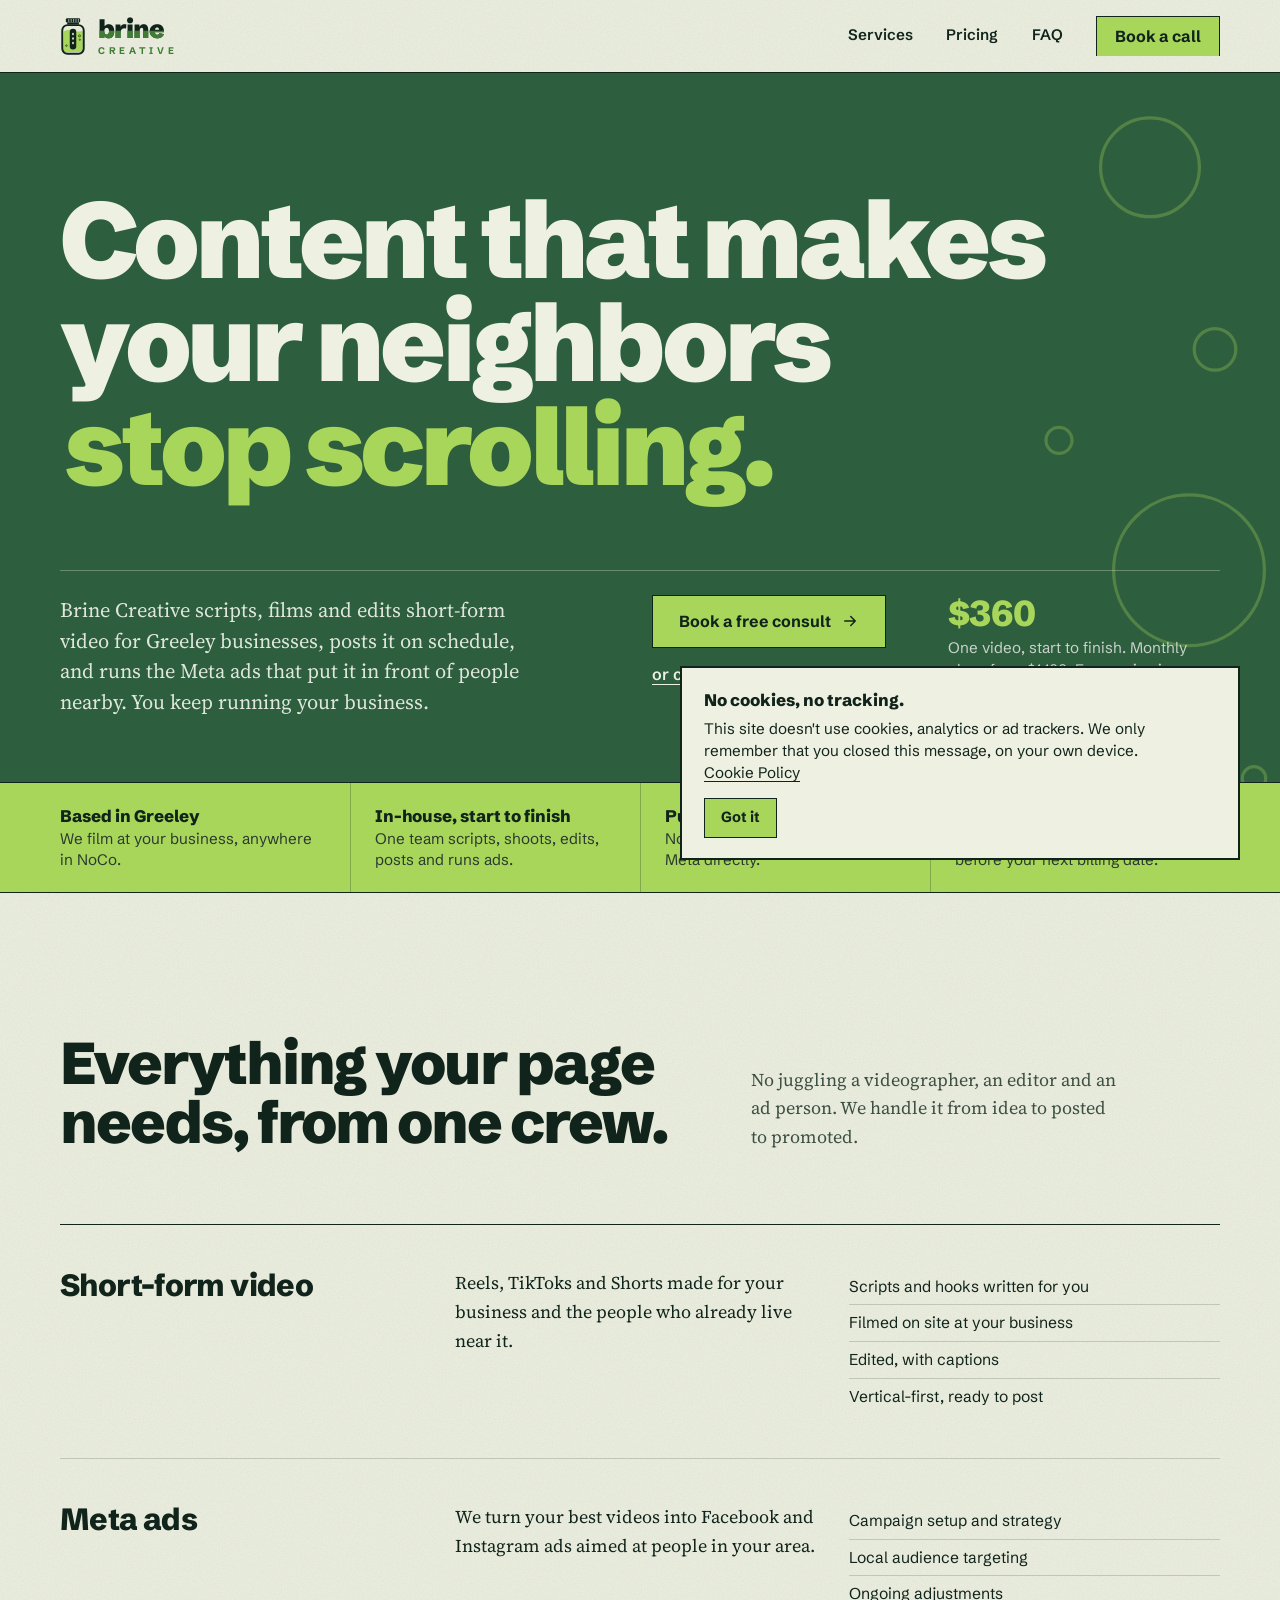
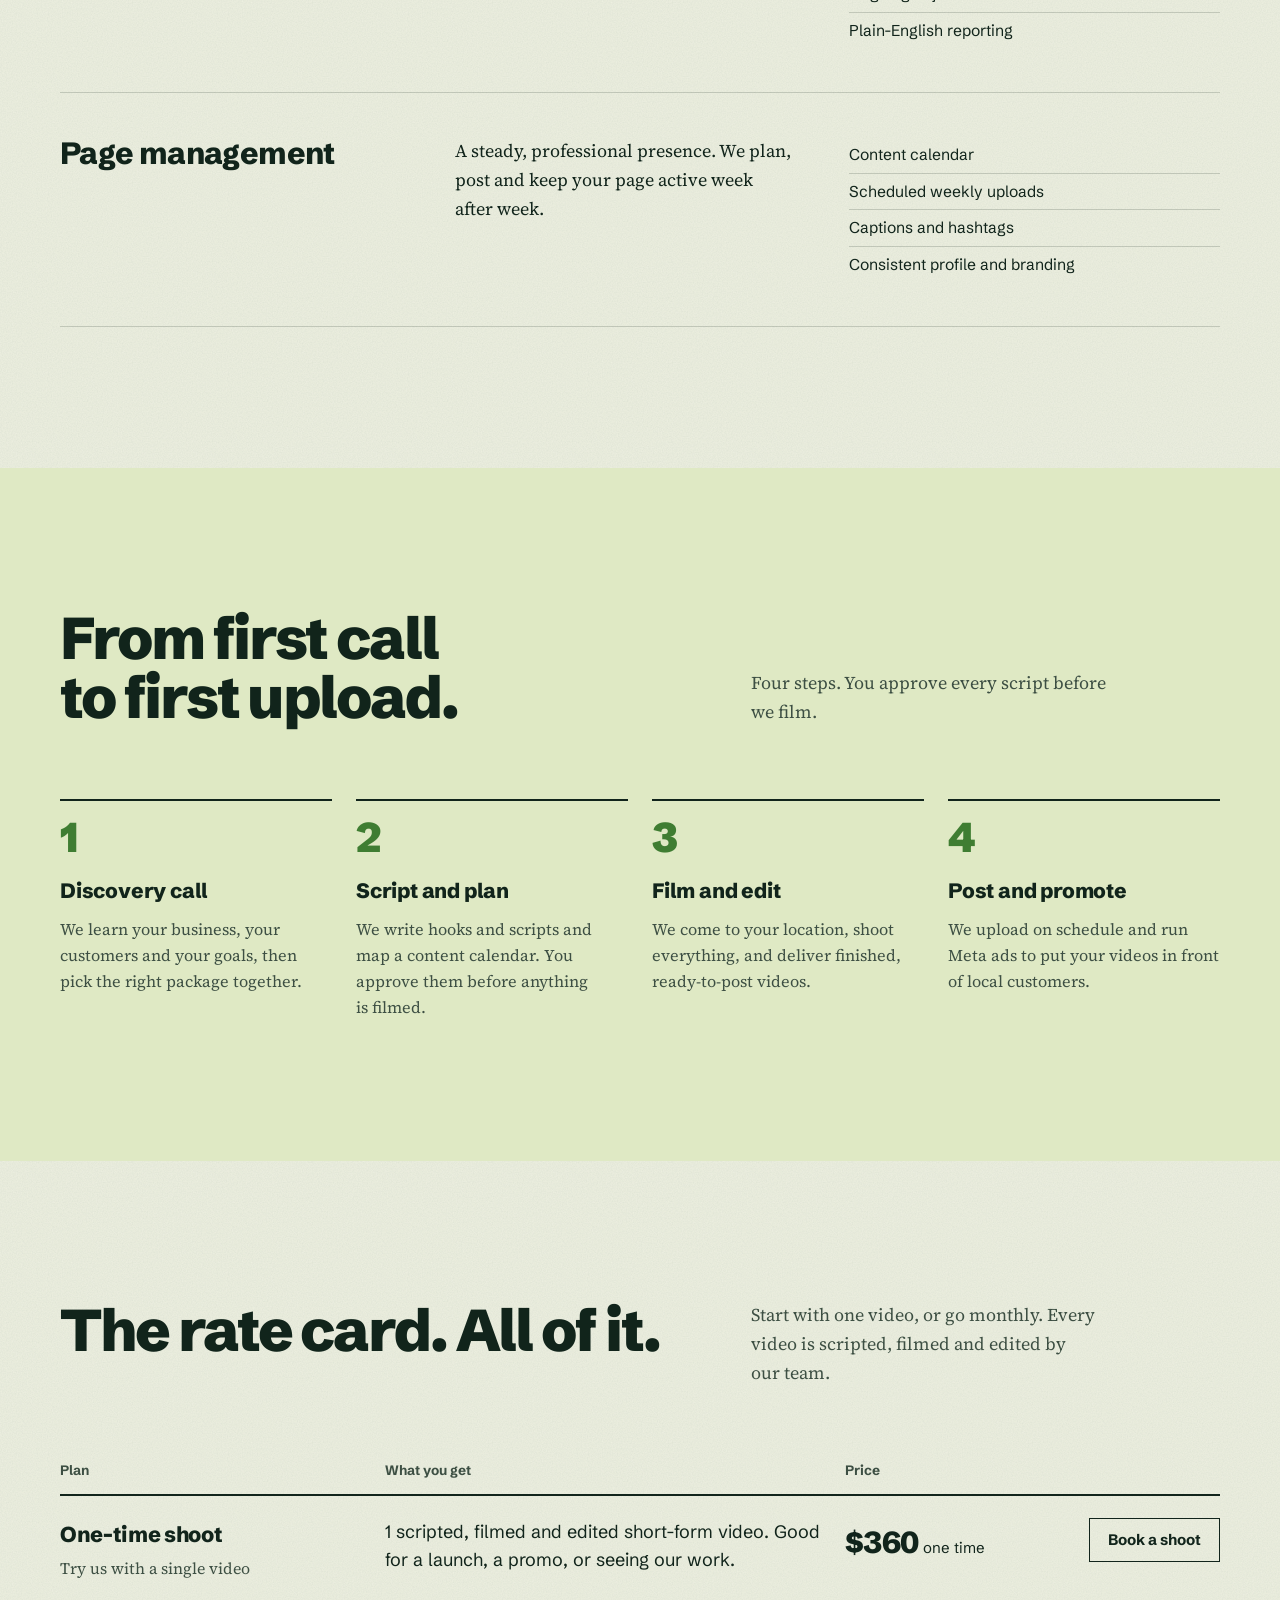
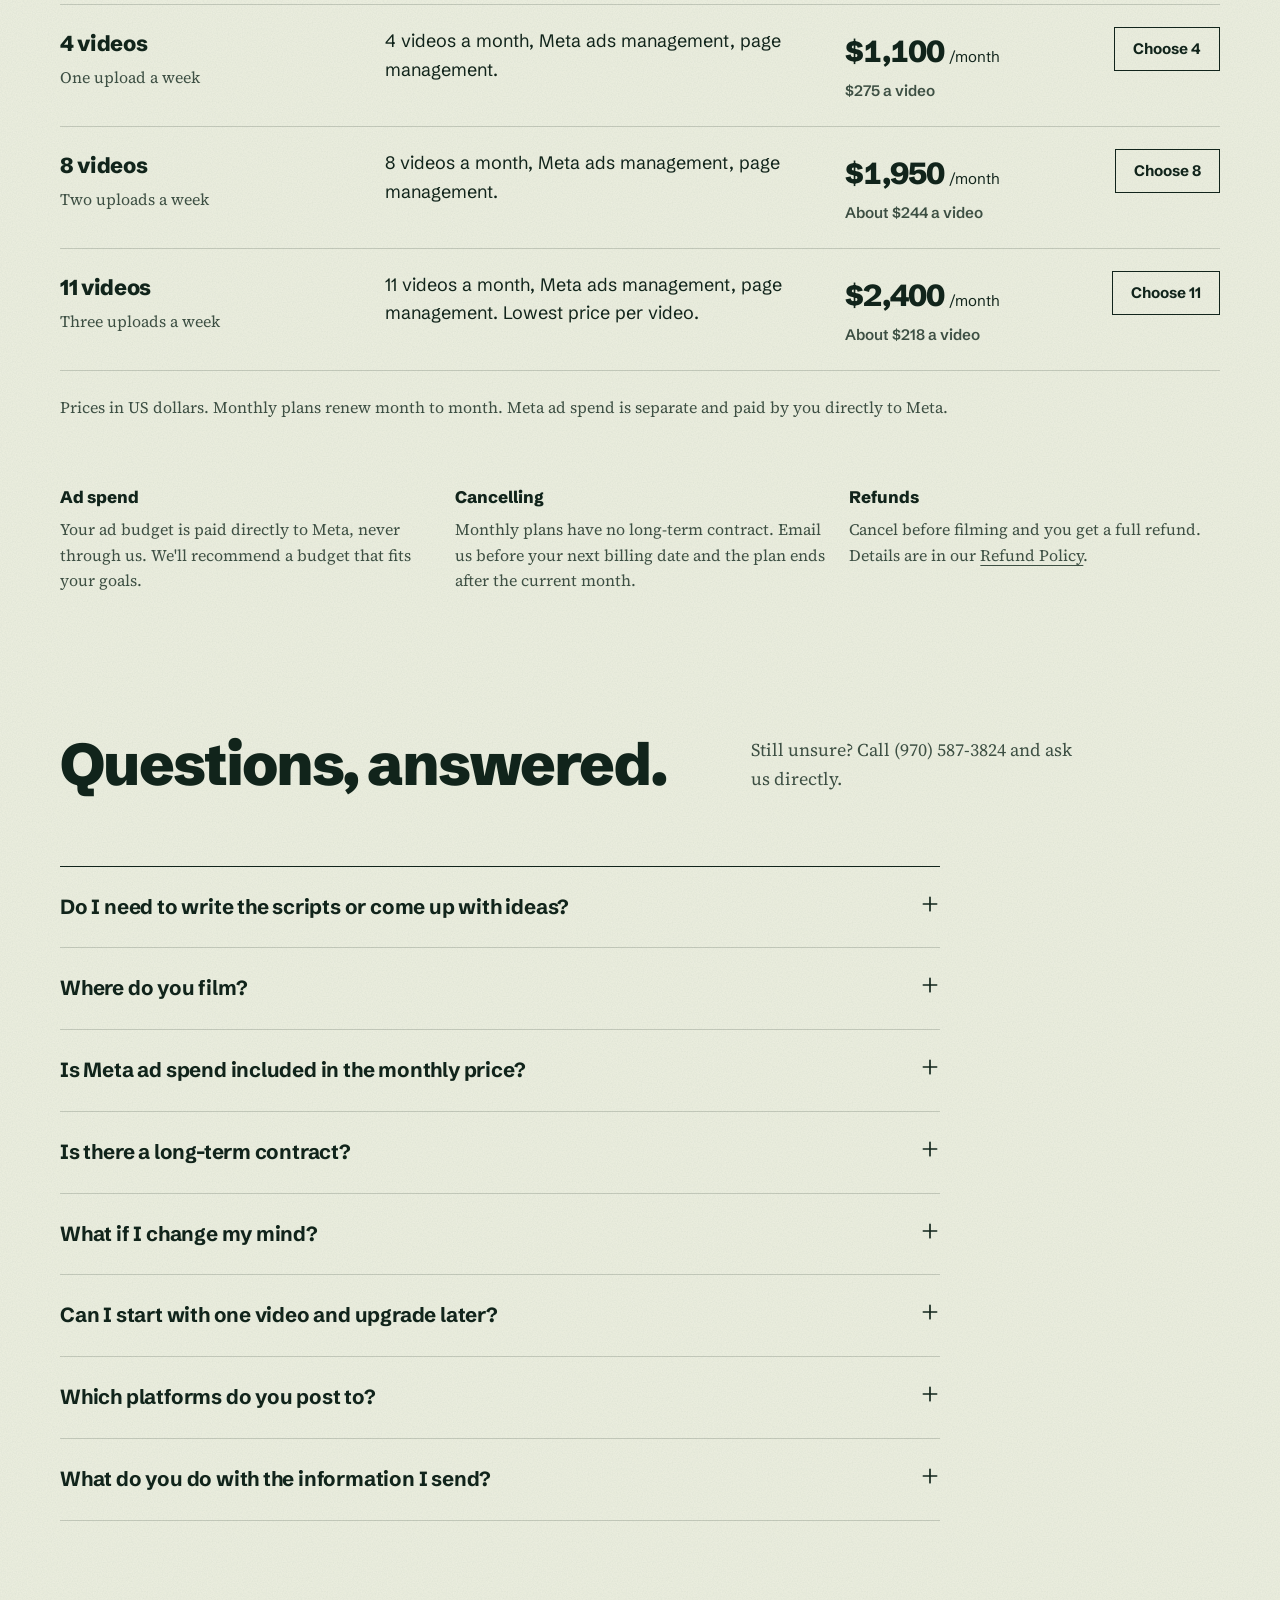
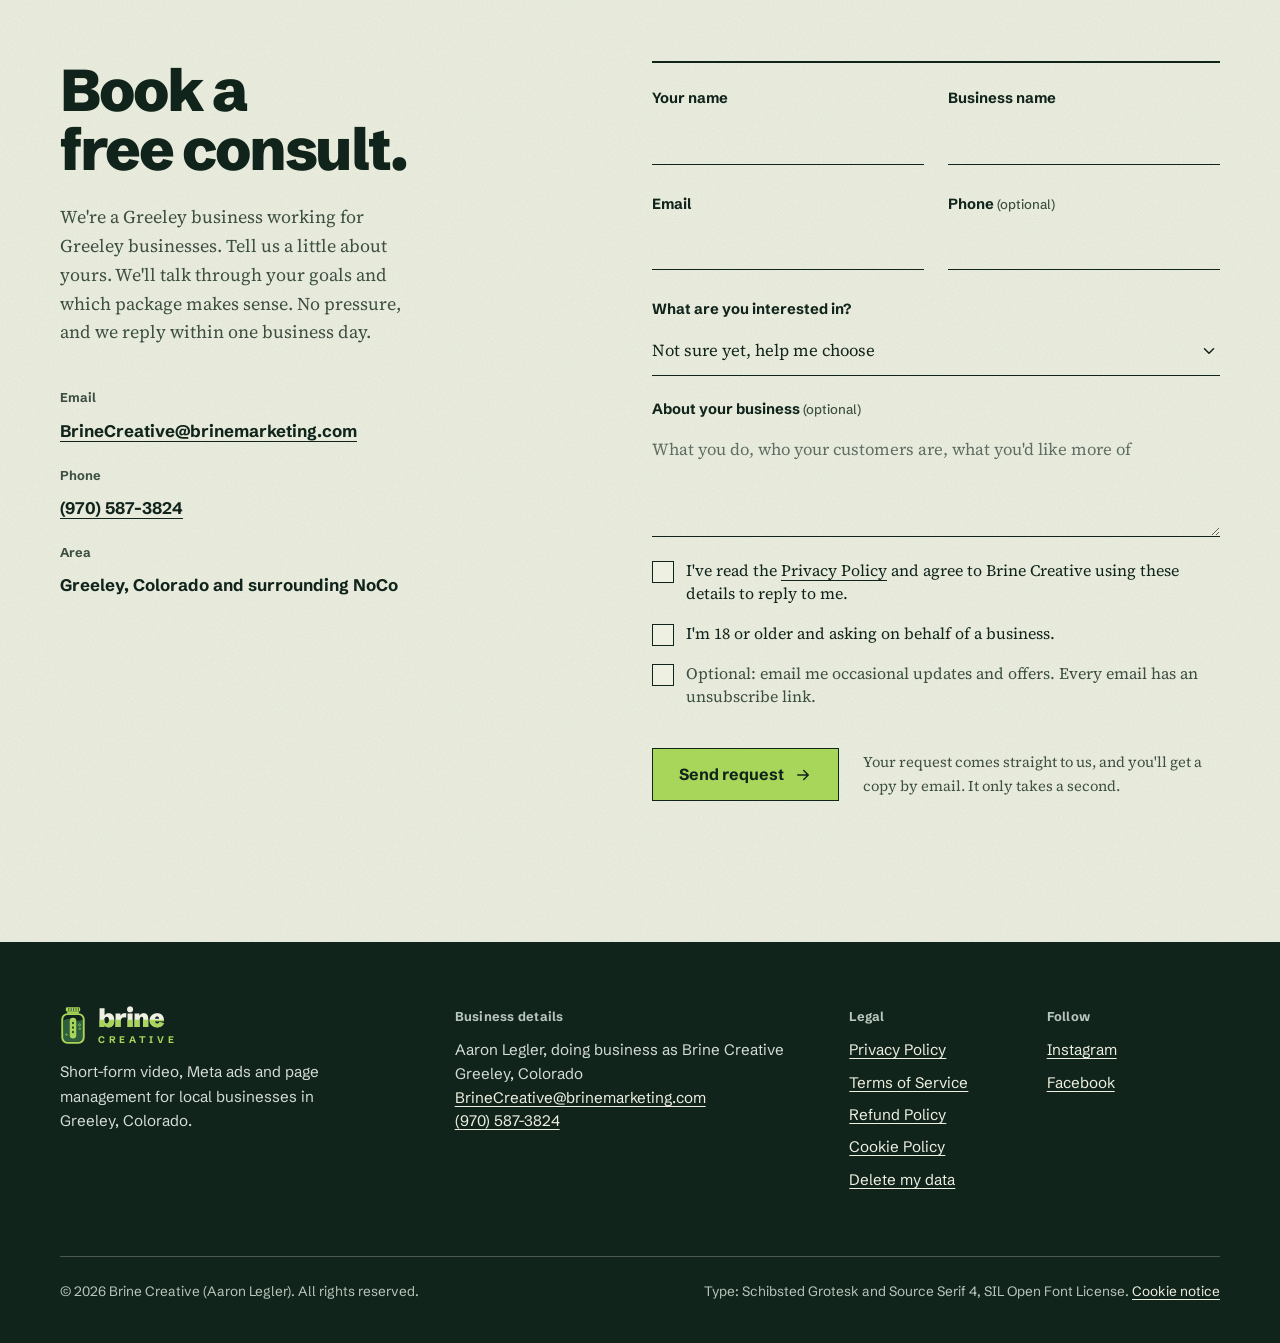
==== index.html @ 9a44bce9 "Add files via upload" ====
<!DOCTYPE html>
<html lang="en">
<head>
<meta charset="UTF-8">
<meta name="viewport" content="width=device-width, initial-scale=1">
<title>Brine Creative | Short-form video and Meta ads in Greeley, CO</title>
<meta name="description" content="Brine Creative scripts, films and edits short-form video for Greeley, Colorado businesses, posts it on schedule, and runs the Meta ads. Published prices, month to month.">
<meta property="og:title" content="Brine Creative | Short-form video for Greeley businesses">
<meta property="og:description" content="Scripted, filmed and edited in-house. Posted on schedule. Promoted with Meta ads. Prices published, month to month.">
<meta property="og:type" content="website">
<meta property="og:image" content="assets/logo-square.png">
<meta name="theme-color" content="#f6f7f2">
<link rel="icon" href="data:image/svg+xml,<svg xmlns='http://www.w3.org/2000/svg' viewBox='0 0 40 56'><rect x='9' y='0' width='22' height='6' rx='2' fill='%2311241b'/><path d='M6 20 Q14 16 20 19 T35 19 V47 a5 5 0 0 1-5 5 H10 a5 5 0 0 1-5-5 Z' fill='%23a8d65b'/><rect x='3.5' y='10.5' width='33' height='44' rx='8' fill='none' stroke='%2311241b' stroke-width='3'/><rect x='15' y='16' width='10' height='32' rx='5' fill='%2311241b'/></svg>">
<link rel="apple-touch-icon" href="assets/logo-square.png">
<link rel="preload" href="assets/fonts/schibsted-grotesk-latin.woff2" as="font" type="font/woff2" crossorigin>
<link rel="stylesheet" href="styles.css?v=4">
<script type="application/ld+json">
{"@context":"https://schema.org","@type":"ProfessionalService","name":"Brine Creative",
 "description":"Short-form video, Meta ads and social page management for local businesses in Greeley, Colorado.",
 "email":"BrineCreative@brinemarketing.com","telephone":"+1-970-587-3824",
 "address":{"@type":"PostalAddress","addressLocality":"Greeley","addressRegion":"CO","addressCountry":"US"},
 "areaServed":"Greeley, Colorado",
 "sameAs":["https://www.instagram.com/brinemarketing","https://www.facebook.com/share/1FNeeoioZK/"]}
</script>
</head>
<body>
<a class="skip" href="#main">Skip to content</a>

<svg width="0" height="0" style="position:absolute" aria-hidden="true" focusable="false">
  <symbol id="jar" viewBox="0 0 40 56">
    <rect x="9" y="0" width="22" height="6.5" rx="2" fill="currentColor"/>
    <path d="M13.5 1.6v3.4M17.2 1.6v3.4M20.9 1.6v3.4M24.6 1.6v3.4M28.3 1.6v3.4" stroke="var(--jar-ground,#f6f7f2)" stroke-width="1" stroke-linecap="round"/>
    <rect x="11" y="6.5" width="18" height="3" fill="currentColor"/>
    <path d="M6 20 Q14 16 20 19 T35 19 V47 a5 5 0 0 1-5 5 H10 a5 5 0 0 1-5-5 Z" fill="var(--jar-liquid,#a8d65b)"/>
    <rect x="3.5" y="10.5" width="33" height="44" rx="8" fill="none" stroke="currentColor" stroke-width="3"/>
    <rect x="15" y="16" width="10" height="32" rx="5" fill="currentColor"/>
    <ellipse cx="20" cy="24" rx="1.3" ry="1.9" fill="var(--jar-ground,#f6f7f2)"/>
    <ellipse cx="20" cy="31" rx="1.3" ry="1.9" fill="var(--jar-ground,#f6f7f2)"/>
    <ellipse cx="20" cy="38" rx="1.3" ry="1.9" fill="var(--jar-ground,#f6f7f2)"/>
    <circle cx="30" cy="27" r="1.6" fill="none" stroke="currentColor" stroke-width="1"/>
    <circle cx="30.5" cy="33" r="1" fill="none" stroke="currentColor" stroke-width="1"/>
    <circle cx="10" cy="42" r="1.2" fill="none" stroke="currentColor" stroke-width="1"/>
  </symbol>
  <symbol id="plus" viewBox="0 0 24 24"><path d="M12 4v16M4 12h16" fill="none" stroke="currentColor" stroke-width="2" stroke-linecap="round"/></symbol>
  <symbol id="arrow" viewBox="0 0 24 24"><path d="M5 12h14M13 6l6 6-6 6" fill="none" stroke="currentColor" stroke-width="2" stroke-linecap="round" stroke-linejoin="round"/></symbol>
</svg>

<header class="masthead">
  <div class="wrap">
    <a class="brand" href="index.html" aria-label="Brine Creative, home">
      <svg aria-hidden="true"><use href="#jar"/></svg>
      <span class="brand-word" aria-hidden="true"><b class="split" data-w="brine">brine</b><small>CREATIVE</small></span>
    </a>
    <button class="menu-btn" type="button" aria-expanded="false" aria-controls="site-nav">Menu</button>
    <nav class="nav" id="site-nav" aria-label="Main">
      <a href="#services">Services</a>
      <a href="#pricing">Pricing</a>
      <a href="#faq">FAQ</a>
      <a class="btn btn-primary" href="#contact">Book a call</a>
    </nav>
  </div>
</header>

<main id="main">

  <section class="hero" aria-labelledby="hero-title">
    <svg class="bubbles" aria-hidden="true" fill="none" stroke="#a8d65b" stroke-width="2.5" opacity=".3" viewBox="0 0 400 640" preserveAspectRatio="xMaxYMid slice">
      <circle cx="300" cy="120" r="38"/><circle cx="350" cy="260" r="16"/><circle cx="230" cy="330" r="10"/>
      <circle cx="330" cy="430" r="58"/><circle cx="210" cy="540" r="22"/><circle cx="380" cy="590" r="9"/>
    </svg>
    <div class="wrap">
      <h1 id="hero-title">Content that makes your neighbors <span class="brine rise">stop scrolling.</span></h1>
      <div class="dek">
        <p class="dek-lead">Brine Creative scripts, films and edits short-form video for Greeley businesses, posts it on schedule, and runs the Meta ads that put it in front of people nearby. You keep running your business.</p>
        <div class="dek-act">
          <a class="btn btn-primary" href="#contact">Book a free consult <svg aria-hidden="true"><use href="#arrow"/></svg></a>
          <a class="phone" href="tel:+19705873824">or call (970) 587-3824</a>
        </div>
        <p class="dek-note"><strong>$360</strong> One video, start to finish. Monthly plans from $1,100. Every price is on this page.</p>
      </div>
    </div>
  </section>

  <section class="facts" aria-label="What to expect">
    <div class="wrap">
      <ul>
        <li><b>Based in Greeley</b>We film at your business, anywhere in NoCo.</li>
        <li><b>In-house, start to finish</b>One team scripts, shoots, edits, posts and runs ads.</li>
        <li><b>Published prices</b>No hidden fees. Ad spend goes to Meta directly.</li>
        <li><b>Month to month</b>No long-term contract. Cancel before your next billing date.</li>
      </ul>
    </div>
  </section>

  <section class="section" id="services" aria-labelledby="services-title">
    <div class="wrap">
      <div class="section-head">
        <h2 id="services-title">Everything your page needs, from one crew.</h2>
        <p>No juggling a videographer, an editor and an ad person. We handle it from idea to posted to promoted.</p>
      </div>
      <div class="svc">
        <div class="svc-row">
          <h3>Short-form video</h3>
          <p>Reels, TikToks and Shorts made for your business and the people who already live near it.</p>
          <ul>
            <li>Scripts and hooks written for you</li>
            <li>Filmed on site at your business</li>
            <li>Edited, with captions</li>
            <li>Vertical-first, ready to post</li>
          </ul>
        </div>
        <div class="svc-row">
          <h3>Meta ads</h3>
          <p>We turn your best videos into Facebook and Instagram ads aimed at people in your area.</p>
          <ul>
            <li>Campaign setup and strategy</li>
            <li>Local audience targeting</li>
            <li>Ongoing adjustments</li>
            <li>Plain-English reporting</li>
          </ul>
        </div>
        <div class="svc-row">
          <h3>Page management</h3>
          <p>A steady, professional presence. We plan, post and keep your page active week after week.</p>
          <ul>
            <li>Content calendar</li>
            <li>Scheduled weekly uploads</li>
            <li>Captions and hashtags</li>
            <li>Consistent profile and branding</li>
          </ul>
        </div>
      </div>
    </div>
  </section>

  <section class="section band" id="process" aria-labelledby="process-title">
    <div class="wrap">
      <div class="section-head">
        <h2 id="process-title">From first call to first upload.</h2>
        <p>Four steps. You approve every script before we film.</p>
      </div>
      <ol class="steps">
        <li><h3>Discovery call</h3><p>We learn your business, your customers and your goals, then pick the right package together.</p></li>
        <li><h3>Script and plan</h3><p>We write hooks and scripts and map a content calendar. You approve them before anything is filmed.</p></li>
        <li><h3>Film and edit</h3><p>We come to your location, shoot everything, and deliver finished, ready-to-post videos.</p></li>
        <li><h3>Post and promote</h3><p>We upload on schedule and run Meta ads to put your videos in front of local customers.</p></li>
      </ol>
    </div>
  </section>

  <section class="section" id="pricing" aria-labelledby="pricing-title">
    <div class="wrap">
      <div class="section-head">
        <h2 id="pricing-title">The rate card. All of it.</h2>
        <p>Start with one video, or go monthly. Every video is scripted, filmed and edited by our team.</p>
      </div>
      <table class="rate">
        <caption>Prices in US dollars. Monthly plans renew month to month. Meta ad spend is separate and paid by you directly to Meta.</caption>
        <thead>
          <tr><th scope="col">Plan</th><th scope="col">What you get</th><th scope="col">Price</th><th scope="col"><span class="sr-only">Book</span></th></tr>
        </thead>
        <tbody>
          <tr>
            <th scope="row">One-time shoot<span>Try us with a single video</span></th>
            <td data-label="What you get">1 scripted, filmed and edited short-form video. Good for a launch, a promo, or seeing our work.</td>
            <td data-label="Price"><span class="price">$360</span> <small>one time</small></td>
            <td class="act"><a class="btn btn-plain" href="#contact" data-package="One-Time Video Shoot ($360)">Book a shoot</a></td>
          </tr>
          <tr>
            <th scope="row">4 videos<span>One upload a week</span></th>
            <td data-label="What you get">4 videos a month, Meta ads management, page management.</td>
            <td data-label="Price"><span class="price">$1<span class="sep">,</span>100</span> <small>/month</small><small class="per">$275 a video</small></td>
            <td class="act"><a class="btn btn-plain" href="#contact" data-package="4 Video Package ($1,100/mo)">Choose 4</a></td>
          </tr>
          <tr>
            <th scope="row">8 videos<span>Two uploads a week</span></th>
            <td data-label="What you get">8 videos a month, Meta ads management, page management.</td>
            <td data-label="Price"><span class="price">$1<span class="sep">,</span>950</span> <small>/month</small><small class="per">About $244 a video</small></td>
            <td class="act"><a class="btn btn-plain" href="#contact" data-package="8 Video Package ($1,950/mo)">Choose 8</a></td>
          </tr>
          <tr>
            <th scope="row">11 videos<span>Three uploads a week</span></th>
            <td data-label="What you get">11 videos a month, Meta ads management, page management. Lowest price per video.</td>
            <td data-label="Price"><span class="price">$2<span class="sep">,</span>400</span> <small>/month</small><small class="per">About $218 a video</small></td>
            <td class="act"><a class="btn btn-plain" href="#contact" data-package="11 Video Package ($2,400/mo)">Choose 11</a></td>
          </tr>
        </tbody>
      </table>
      <div class="rate-notes">
        <div><h3>Ad spend</h3><p>Your ad budget is paid directly to Meta, never through us. We'll recommend a budget that fits your goals.</p></div>
        <div><h3>Cancelling</h3><p>Monthly plans have no long-term contract. Email us before your next billing date and the plan ends after the current month.</p></div>
        <div><h3>Refunds</h3><p>Cancel before filming and you get a full refund. Details are in our <a href="refunds.html">Refund Policy</a>.</p></div>
      </div>
    </div>
  </section>


  <section class="section" id="faq" aria-labelledby="faq-title" style="padding-top:0">
    <div class="wrap">
      <div class="section-head">
        <h2 id="faq-title">Questions, answered.</h2>
        <p>Still unsure? Call (970) 587-3824 and ask us directly.</p>
      </div>
      <div class="faq">
        <details><summary>Do I need to write the scripts or come up with ideas?<svg aria-hidden="true"><use href="#plus"/></svg></summary>
          <div class="ans"><p>No. Every package includes scripting. We learn your business and write hooks and scripts for you. You approve them before we film.</p></div></details>
        <details><summary>Where do you film?<svg aria-hidden="true"><use href="#plus"/></svg></summary>
          <div class="ans"><p>We come to you. Most shoots happen at your business, so the content looks like the place your customers will actually visit.</p></div></details>
        <details><summary>Is Meta ad spend included in the monthly price?<svg aria-hidden="true"><use href="#plus"/></svg></summary>
          <div class="ans"><p>No. Package pricing covers our strategy, setup and management of your Meta ads. The ad budget itself is paid directly to Meta, and we'll recommend an amount that fits your goals before anything runs.</p></div></details>
        <details><summary>Is there a long-term contract?<svg aria-hidden="true"><use href="#plus"/></svg></summary>
          <div class="ans"><p>No. Monthly plans renew month to month. To cancel, email us before your next billing date. The full terms are in our <a href="terms.html">Terms of Service</a>.</p></div></details>
        <details><summary>What if I change my mind?<svg aria-hidden="true"><use href="#plus"/></svg></summary>
          <div class="ans"><p>If you cancel before filming, you get a full refund. Once filming has happened, that work isn't refundable. Monthly plans can be cancelled before the next billing date; the current month isn't refunded. See the <a href="refunds.html">Refund Policy</a>.</p></div></details>
        <details><summary>Can I start with one video and upgrade later?<svg aria-hidden="true"><use href="#plus"/></svg></summary>
          <div class="ans"><p>Yes. The one-time shoot is a good way to see our work, and you can move to a monthly plan whenever you're ready.</p></div></details>
        <details><summary>Which platforms do you post to?<svg aria-hidden="true"><use href="#plus"/></svg></summary>
          <div class="ans"><p>Our videos are made for Instagram Reels and Facebook, and they work on TikTok and YouTube Shorts too. We'll recommend the best mix for your customers.</p></div></details>
        <details><summary>What do you do with the information I send?<svg aria-hidden="true"><use href="#plus"/></svg></summary>
          <div class="ans"><p>We use it only to reply to you and plan your project. This site has no tracking or ads, and the form below just emails your request to us (and a copy to you). You can ask us to delete your information at any time. See the <a href="privacy.html">Privacy Policy</a>.</p></div></details>
      </div>
    </div>
  </section>

  <section class="section" id="contact" aria-labelledby="contact-title" style="padding-top:0">
    <div class="wrap contact-grid">
      <div class="contact-copy">
        <h2 id="contact-title">Book a free consult.</h2>
        <p>We're a Greeley business working for Greeley businesses. Tell us a little about yours. We'll talk through your goals and which package makes sense. No pressure, and we reply within one business day.</p>
        <dl class="contact-lines">
          <dt>Email</dt><dd><a href="mailto:BrineCreative@brinemarketing.com">BrineCreative@brinemarketing.com</a></dd>
          <dt>Phone</dt><dd><a href="tel:+19705873824">(970) 587-3824</a></dd>
          <dt>Area</dt><dd>Greeley, Colorado and surrounding NoCo</dd>
        </dl>
      </div>

      <form class="book" id="book-form" action="https://formsubmit.co/BrineCreative@brinemarketing.com" method="POST" novalidate aria-describedby="form-privacy-note">
        <input type="hidden" name="_template" value="table">
        <input type="hidden" name="_captcha" value="false">
        <div class="row2">
          <div class="field">
            <label for="f-name">Your name</label>
            <input id="f-name" name="name" type="text" autocomplete="name" required aria-describedby="f-name-err">
            <span class="err" id="f-name-err" aria-live="polite"></span>
          </div>
          <div class="field">
            <label for="f-business">Business name</label>
            <input id="f-business" name="business" type="text" autocomplete="organization" required aria-describedby="f-business-err">
            <span class="err" id="f-business-err" aria-live="polite"></span>
          </div>
        </div>
        <div class="row2">
          <div class="field">
            <label for="f-email">Email</label>
            <input id="f-email" name="email" type="email" autocomplete="email" required aria-describedby="f-email-err">
            <span class="err" id="f-email-err" aria-live="polite"></span>
          </div>
          <div class="field">
            <label for="f-phone">Phone <span class="hint">(optional)</span></label>
            <input id="f-phone" name="phone" type="tel" autocomplete="tel">
          </div>
        </div>
        <div class="field">
          <label for="f-package">What are you interested in?</label>
          <select id="f-package" name="package">
            <option>Not sure yet, help me choose</option>
            <option>One-Time Video Shoot ($360)</option>
            <option>4 Video Package ($1,100/mo)</option>
            <option>8 Video Package ($1,950/mo)</option>
            <option>11 Video Package ($2,400/mo)</option>
          </select>
        </div>
        <div class="field">
          <label for="f-message">About your business <span class="hint">(optional)</span></label>
          <textarea id="f-message" name="message" placeholder="What you do, who your customers are, what you'd like more of"></textarea>
        </div>

        <fieldset style="border:0;padding:0;margin:0">
          <legend class="sr-only">Consent</legend>
          <label class="consent"><input type="checkbox" id="f-privacy" name="privacy" value="yes" required aria-describedby="f-privacy-err"><span>I've read the <a href="privacy.html">Privacy Policy</a> and agree to Brine Creative using these details to reply to me. <span class="err" id="f-privacy-err" aria-live="polite"></span></span></label>
          <label class="consent"><input type="checkbox" id="f-adult" name="adult" value="yes" required aria-describedby="f-adult-err"><span>I'm 18 or older and asking on behalf of a business. <span class="err" id="f-adult-err" aria-live="polite"></span></span></label>
          <label class="consent"><input type="checkbox" id="f-updates" name="updates" value="yes"><span class="opt">Optional: email me occasional updates and offers. Every email has an unsubscribe link.</span></label>
        </fieldset>

        <div class="form-foot">
          <button class="btn btn-primary" type="submit">Send request <svg aria-hidden="true"><use href="#arrow"/></svg></button>
          <p id="form-privacy-note">Your request comes straight to us, and you'll get a copy by email. It only takes a second.</p>
        </div>
        <div class="form-status" id="form-status" role="status" aria-live="polite" hidden></div>
      </form>
    </div>
  </section>

</main>

<footer class="foot">
  <div class="wrap">
    <div class="foot-grid">
      <div class="foot-id">
        <a class="brand" href="index.html" aria-label="Brine Creative, home">
          <svg aria-hidden="true"><use href="#jar"/></svg>
          <span class="brand-word" aria-hidden="true"><b class="split" data-w="brine">brine</b><small>CREATIVE</small></span>
        </a>
        <p>Short-form video, Meta ads and page management for local businesses in Greeley, Colorado.</p>
      </div>
      <div class="foot-col wide">
        <h2>Business details</h2>
        <address>
          Aaron Legler, doing business as Brine Creative<br>
          Greeley, Colorado<br>
          <a href="mailto:BrineCreative@brinemarketing.com">BrineCreative@brinemarketing.com</a><br>
          <a href="tel:+19705873824">(970) 587-3824</a>
        </address>
      </div>
      <div class="foot-col">
        <h2>Legal</h2>
        <ul>
          <li><a href="privacy.html">Privacy Policy</a></li>
          <li><a href="terms.html">Terms of Service</a></li>
          <li><a href="refunds.html">Refund Policy</a></li>
          <li><a href="cookies.html">Cookie Policy</a></li>
          <li><a href="privacy.html#delete">Delete my data</a></li>
        </ul>
      </div>
      <div class="foot-col">
        <h2>Follow</h2>
        <ul>
          <li><a href="https://www.instagram.com/brinemarketing" rel="noopener">Instagram</a></li>
          <li><a href="https://www.facebook.com/share/1FNeeoioZK/" rel="noopener">Facebook</a></li>
        </ul>
      </div>
    </div>
    <div class="foot-base">
      <span>&copy; 2026 Brine Creative (Aaron Legler). All rights reserved.</span>
      <span>Type: Schibsted Grotesk and Source Serif 4, SIL Open Font License. <button class="linkbtn" type="button" data-open-notice>Cookie notice</button></span>
    </div>
  </div>
</footer>

<aside class="notice" id="cookie-notice" aria-labelledby="notice-title" hidden>
  <h2 id="notice-title">No cookies, no tracking.</h2>
  <p>This site doesn't use cookies, analytics or ad trackers. We only remember that you closed this message, on your own device. <a href="cookies.html">Cookie Policy</a></p>
  <div class="row"><button class="btn btn-primary" type="button" data-dismiss>Got it</button></div>
</aside>

<script src="site.js?v=5"></script>
<script>
  // Pricing buttons pre-select the matching package in the form
  document.querySelectorAll('[data-package]').forEach(function (a) {
    a.addEventListener('click', function () {
      var sel = document.getElementById('f-package');
      if (sel) sel.value = a.dataset.package;
    });
  });
</script>
</body>
</html>
---- styles.css ----
/* Brine Creative: editorial minimalism.
   Fonts are self-hosted under the SIL Open Font License (see assets/fonts/OFL-*.txt). */

@font-face{font-family:"Schibsted Grotesk";src:url("assets/fonts/schibsted-grotesk-latin.woff2") format("woff2");font-weight:400 900;font-style:normal;font-display:swap}
@font-face{font-family:"Source Serif 4";src:url("assets/fonts/source-serif-4-latin.woff2") format("woff2");font-weight:400 600;font-style:normal;font-display:swap}
@font-face{font-family:"Source Serif 4";src:url("assets/fonts/source-serif-4-italic-latin.woff2") format("woff2");font-weight:400;font-style:italic;font-display:swap}

:root{
  --paper:#f6f7f2;
  --ink:#11241b;
  --ink-2:#3d4f43;          /* secondary text, 7.4:1 on paper */
  --rule:#11241b;
  --rule-soft:rgba(17,36,27,.18);
  --lime:#a8d65b;           /* the one accent: the brine line */
  --lime-deep:#93c24a;
  --focus:#11241b;
  --sans:"Schibsted Grotesk",system-ui,-apple-system,"Segoe UI",sans-serif;
  --serif:"Source Serif 4",Georgia,"Times New Roman",serif;
  --max:1240px;
  --gutter:clamp(16px,4vw,40px);
  --space-1:8px;--space-2:16px;--space-3:24px;--space-4:40px;--space-5:64px;--space-6:clamp(80px,11vw,152px);
  --ease-out:cubic-bezier(.16,1,.3,1);
  --dur:.24s;
}

*,*::before,*::after{box-sizing:border-box}
html{-webkit-text-size-adjust:100%;scroll-padding-top:88px}
@media (prefers-reduced-motion:no-preference){html{scroll-behavior:smooth}}
body{margin:0;background:var(--paper);color:var(--ink);font-family:var(--serif);font-size:1.125rem;line-height:1.6;font-optical-sizing:auto;-webkit-font-smoothing:antialiased;text-rendering:optimizeLegibility}
img,svg{display:block;max-width:100%}
h1,h2,h3,h4{font-family:var(--sans);margin:0;text-wrap:balance;color:var(--ink)}
p{margin:0}
p,li,dd{text-wrap:pretty}
a{color:inherit;text-decoration-thickness:1px;text-underline-offset:.22em}
a:hover{text-decoration-thickness:2px}
::selection{background:var(--lime);color:var(--ink)}
:focus-visible{outline:3px solid var(--focus);outline-offset:3px;border-radius:2px}
html{scrollbar-color:var(--ink-2) var(--paper)}

.wrap{max-width:var(--max);margin:0 auto;padding:0 var(--gutter)}
.skip{position:absolute;left:var(--gutter);top:-100px;z-index:100;background:var(--ink);color:var(--paper);padding:10px 16px;font-family:var(--sans);font-weight:700;text-decoration:none}
.skip:focus{top:12px}
.sr-only{position:absolute;width:1px;height:1px;padding:0;margin:-1px;overflow:hidden;clip:rect(0,0,0,0);white-space:nowrap;border:0}

/* ---------- Masthead ---------- */
.masthead{position:sticky;top:0;z-index:40;background:var(--paper);border-bottom:1px solid var(--rule)}
.masthead .wrap{display:flex;align-items:center;justify-content:space-between;gap:var(--space-3);min-height:72px}
.brand{display:flex;align-items:center;gap:12px;text-decoration:none;color:var(--ink)}
.brand svg{width:26px;height:37px;flex:none}
.brand-word{display:flex;flex-direction:column;line-height:1}
.brand-word b{font-family:var(--sans);font-weight:900;font-size:1.6rem;letter-spacing:-.04em}
.split{position:relative;display:inline-block}
.split::after{content:attr(data-w);position:absolute;inset:0;color:var(--split-lo,#3f7d32);clip-path:inset(54% 0 0 0)}
.brand{--jar-ground:var(--paper)}
.brand-word small{font-family:var(--sans);font-size:.6rem;font-weight:700;letter-spacing:.38em;margin-top:3px;color:#3f7d32}
.nav{display:flex;align-items:center;gap:clamp(16px,2.6vw,36px);font-family:var(--sans);font-size:.95rem;font-weight:600}
.nav a{text-decoration:none;padding:6px 0;border-bottom:2px solid transparent;transition:border-color var(--dur) var(--ease-out)}
.nav a:hover{border-bottom-color:var(--ink)}
.nav a[aria-current="page"]{border-bottom-color:var(--lime)}
.nav .btn{border-bottom:0;padding:10px 18px}
.menu-btn{display:none;font:inherit;font-family:var(--sans);font-weight:700;background:none;border:1px solid var(--ink);color:var(--ink);padding:8px 14px;cursor:pointer}

/* ---------- Buttons ---------- */
.btn{display:inline-flex;align-items:center;justify-content:center;gap:10px;font-family:var(--sans);font-weight:700;font-size:1rem;line-height:1.2;padding:16px 26px;border:1px solid var(--ink);border-radius:0;text-decoration:none;cursor:pointer;transition:background-color var(--dur) var(--ease-out),color var(--dur) var(--ease-out),box-shadow var(--dur) var(--ease-out)}
.btn-primary{background:var(--lime);color:var(--ink)}
.btn-primary:hover{background:var(--lime-deep);box-shadow:0 6px 16px -8px rgba(17,36,27,.45)}
.btn-plain{background:transparent;color:var(--ink)}
.btn-plain:hover{background:var(--ink);color:var(--paper)}
.btn svg{width:18px;height:18px;flex:none}
.btn[disabled]{opacity:.5;cursor:not-allowed}

/* the brine line: hard-edged lime fill across the lower half of a word, like the wordmark */
.brine{background-image:linear-gradient(var(--lime),var(--lime));background-repeat:no-repeat;background-position:0 88%;background-size:100% 42%;padding:0 .04em;box-decoration-break:clone;-webkit-box-decoration-break:clone}
@media (prefers-reduced-motion:no-preference){
  .js .brine.rise{background-size:0% 42%;transition:background-size 1.1s var(--ease-out) .25s}
  .js .brine.rise.in{background-size:100% 42%}
}

/* ---------- Hero ---------- */
.hero{padding:clamp(56px,9vw,120px) 0 var(--space-5)}
.hero h1{font-weight:900;font-size:clamp(2.75rem,8.4vw,7rem);line-height:.96;letter-spacing:-.04em;max-width:18ch}
.hero h1 .brine{white-space:nowrap}
.dek{display:grid;grid-template-columns:repeat(12,1fr);gap:var(--space-3);margin-top:clamp(40px,6vw,72px);padding-top:var(--space-3);border-top:1px solid var(--rule)}
.dek-lead{grid-column:1 / span 5;font-size:clamp(1.15rem,1.6vw,1.35rem);line-height:1.5}
.dek-act{grid-column:7 / span 3;display:flex;flex-direction:column;align-items:flex-start;gap:14px}
.dek-act .phone{font-family:var(--sans);font-weight:600;font-size:1rem}
.dek-note{grid-column:10 / span 3;font-family:var(--sans);font-size:.95rem;line-height:1.45;color:var(--ink-2)}
.dek-note strong{display:block;font-size:2.25rem;line-height:1;letter-spacing:-.03em;color:var(--ink);font-weight:800;margin-bottom:6px}

/* ---------- Facts bar (trust) ---------- */
.facts{border-top:1px solid var(--rule);border-bottom:1px solid var(--rule)}
.facts ul{list-style:none;margin:0;padding:0;display:grid;grid-template-columns:repeat(4,1fr)}
.facts li{padding:22px var(--space-3) 22px 0;font-family:var(--sans);font-size:.95rem;line-height:1.35;color:var(--ink-2)}
.facts li+li{padding-left:var(--space-3);border-left:1px solid var(--rule-soft)}
.facts b{display:block;color:var(--ink);font-weight:800;font-size:1.05rem;margin-bottom:2px}

/* ---------- Sections ---------- */
.section{padding:var(--space-6) 0}
.section-head{display:grid;grid-template-columns:repeat(12,1fr);gap:var(--space-3);margin-bottom:clamp(40px,6vw,72px)}
.section-head h2{grid-column:1 / span 7;font-weight:850;font-size:clamp(2.1rem,4.6vw,3.75rem);line-height:1;letter-spacing:-.035em}
.section-head p{grid-column:8 / span 5;align-self:end;color:var(--ink-2);max-width:42ch}

/* Services: an editorial list, not cards */
.svc{border-top:1px solid var(--rule)}
.svc-row{display:grid;grid-template-columns:repeat(12,1fr);gap:var(--space-3);padding:clamp(28px,4vw,44px) 0;border-bottom:1px solid var(--rule-soft)}
.svc-row h3{grid-column:1 / span 4;font-size:clamp(1.5rem,2.4vw,2rem);font-weight:800;letter-spacing:-.02em;line-height:1.1}
.svc-row p{grid-column:5 / span 4}
.svc-row ul{grid-column:9 / span 4;list-style:none;margin:0;padding:0;font-family:var(--sans);font-size:.98rem;line-height:1.5}
.svc-row li{padding:6px 0;border-bottom:1px solid var(--rule-soft)}
.svc-row li:last-child{border-bottom:0}

/* Process: the order matters, so it's numbered */
.steps{list-style:none;margin:0;padding:0;display:grid;grid-template-columns:repeat(4,1fr);gap:var(--space-3);counter-reset:s}
.steps li{counter-increment:s;padding-top:var(--space-2);border-top:2px solid var(--ink)}
.steps li::before{content:counter(s);display:block;font-family:var(--sans);font-weight:900;font-size:1rem;margin-bottom:var(--space-2)}
.steps h3{font-size:1.3rem;font-weight:800;margin-bottom:8px;letter-spacing:-.01em}
.steps p{font-size:1.02rem;color:var(--ink-2)}

/* Pricing: a rate card */
.rate{width:100%;border-collapse:collapse;font-family:var(--sans)}
.rate caption{text-align:left;caption-side:bottom;padding-top:var(--space-3);font-family:var(--serif);color:var(--ink-2);font-size:1rem}
.rate th,.rate td{text-align:left;vertical-align:top;padding:22px var(--space-3) 22px 0;border-bottom:1px solid var(--rule-soft)}
.rate thead th{font-size:.85rem;font-weight:700;color:var(--ink-2);padding-top:0;padding-bottom:12px;border-bottom:2px solid var(--ink)}
.rate tbody th{font-size:1.35rem;font-weight:800;letter-spacing:-.015em;width:28%}
.rate tbody th span{display:block;font-family:var(--serif);font-weight:400;font-size:1rem;letter-spacing:0;color:var(--ink-2);margin-top:4px}
.rate .price{font-variant-numeric:tabular-nums;font-size:1.9rem;font-weight:800;letter-spacing:-.03em;white-space:nowrap}
.rate .price + small.per,.rate small.per{display:block;margin-top:4px;font-size:.95rem;font-weight:600;color:var(--ink-2)}
.rate .price .sep{font-variant-numeric:normal;font-feature-settings:normal}
.rate .price small{font-size:.95rem;font-weight:600;letter-spacing:0;color:var(--ink-2)}
.rate td.act{text-align:right;padding-right:0;white-space:nowrap}
.rate td[data-label="Price"]{width:21%;white-space:nowrap}
.rate .btn{padding:12px 18px;font-size:.95rem}
.rate-notes{display:grid;grid-template-columns:repeat(3,1fr);gap:var(--space-3);margin-top:var(--space-5);font-size:1rem}
.rate-notes h3{font-size:1.05rem;font-weight:800;margin-bottom:6px}
.rate-notes p{color:var(--ink-2)}

/* Why: a quiet ink field, the page's one dark passage */
.ink-field{background:var(--ink);color:var(--paper)}
.ink-field h2,.ink-field h3{color:var(--paper)}
.ink-field .section-head p{color:#c9d3cc}
.why{display:grid;grid-template-columns:repeat(2,1fr);gap:var(--space-5) var(--space-4)}
.why h3{font-size:1.45rem;font-weight:800;margin-bottom:10px;padding-top:var(--space-2);border-top:1px solid rgba(246,247,242,.35)}
.why p{color:#d5ddd7;max-width:46ch}
.ink-field :focus-visible{outline-color:var(--lime)}

/* FAQ */
.faq{max-width:880px;border-top:1px solid var(--rule)}
.faq details{border-bottom:1px solid var(--rule-soft)}
.faq summary{list-style:none;cursor:pointer;display:flex;justify-content:space-between;align-items:baseline;gap:var(--space-3);padding:24px 0;font-family:var(--sans);font-weight:700;font-size:clamp(1.1rem,1.6vw,1.3rem);letter-spacing:-.01em}
.faq summary::-webkit-details-marker{display:none}
.faq summary svg{width:20px;height:20px;flex:none;transition:transform var(--dur) var(--ease-out)}
.faq details[open] summary svg{transform:rotate(45deg)}
.faq summary:hover{text-decoration:underline;text-underline-offset:.2em}
.faq .ans{padding:0 0 26px;max-width:68ch;color:var(--ink-2)}
.faq .ans p+p{margin-top:12px}

/* Contact */
.contact-grid{display:grid;grid-template-columns:repeat(12,1fr);gap:var(--space-3)}
.contact-copy{grid-column:1 / span 5}
.contact-copy h2{font-weight:850;font-size:clamp(2.1rem,4.6vw,3.75rem);line-height:1;letter-spacing:-.035em;margin-bottom:var(--space-3)}
.contact-copy p{color:var(--ink-2);margin-bottom:var(--space-4);max-width:40ch}
.contact-lines{font-family:var(--sans);font-size:1.05rem;display:grid;gap:10px;margin:0}
.contact-lines dt{font-size:.8rem;font-weight:700;color:var(--ink-2)}
.contact-lines dd{margin:0 0 10px;font-weight:700}
form.book{grid-column:7 / span 6;border-top:2px solid var(--ink);padding-top:var(--space-3)}
.row2{display:grid;grid-template-columns:1fr 1fr;gap:0 var(--space-3)}
.field{display:flex;flex-direction:column;gap:6px;margin-bottom:22px}
.field label{font-family:var(--sans);font-weight:700;font-size:.92rem}
.field .hint{font-family:var(--sans);font-size:.82rem;color:var(--ink-2);font-weight:500}
.field input,.field select,.field textarea{font:inherit;font-size:1.05rem;color:var(--ink);background:transparent;border:0;border-bottom:1px solid var(--ink);border-radius:0;padding:10px 0;width:100%;caret-color:var(--ink);transition:border-color var(--dur) var(--ease-out),box-shadow var(--dur) var(--ease-out)}
.field select{appearance:none;background-image:url("data:image/svg+xml,%3Csvg xmlns='http://www.w3.org/2000/svg' viewBox='0 0 24 24' fill='none' stroke='%2311241b' stroke-width='2' stroke-linecap='round' stroke-linejoin='round'%3E%3Cpath d='m6 9 6 6 6-6'/%3E%3C/svg%3E");background-repeat:no-repeat;background-position:right 2px center;background-size:18px;padding-right:28px}
.field textarea{min-height:110px;resize:vertical}
.field input:focus,.field select:focus,.field textarea:focus{outline:none;box-shadow:0 2px 0 0 var(--ink)}
.field input:focus-visible,.field select:focus-visible,.field textarea:focus-visible{outline:none}
.field input::placeholder,.field textarea::placeholder{color:#5f6e64;opacity:1}
.field [aria-invalid="true"]{border-bottom-color:#9b1c1c;box-shadow:0 2px 0 0 #9b1c1c}
.err{font-family:var(--sans);font-size:.85rem;font-weight:600;color:#9b1c1c;min-height:0}
.consent{display:grid;grid-template-columns:auto 1fr;gap:12px;align-items:start;margin:0 0 16px;font-size:1rem;line-height:1.45}
.consent input{appearance:none;width:22px;height:22px;margin:2px 0 0;border:1.5px solid var(--ink);background:var(--paper);display:grid;place-content:center;cursor:pointer}
.consent input::after{content:"";width:12px;height:12px;transform:scale(0);transition:transform .15s var(--ease-out);background:var(--ink);clip-path:polygon(14% 44%,0 65%,50% 100%,100% 16%,80% 0,43% 62%)}
.consent input:checked{background:var(--lime)}
.consent input:checked::after{transform:scale(1)}
.consent input[aria-invalid="true"]{border-color:#9b1c1c;box-shadow:0 0 0 2px #9b1c1c}
.consent .opt{color:var(--ink-2)}
.form-foot{display:flex;flex-wrap:wrap;align-items:center;gap:var(--space-3);margin-top:var(--space-3)}
.form-foot p{font-size:.92rem;color:var(--ink-2);flex:1 1 220px}
.form-status{margin-top:var(--space-3);padding:16px 18px;border:1px solid var(--ink);font-family:var(--sans);font-weight:600;font-size:.98rem}
.form-status[data-kind="ok"]{background:var(--lime)}
.form-status[data-kind="error"]{border-color:#9b1c1c;color:#9b1c1c}

/* ---------- Footer ---------- */
.foot{background:var(--ink);color:#d5ddd7;padding:var(--space-5) 0 var(--space-4);font-family:var(--sans);font-size:.95rem}
.foot a{color:var(--paper)}
.foot .brand{color:var(--lime);--split-lo:var(--lime);--jar-liquid:#2d5e3e;--jar-ground:var(--ink)}
.foot .brand-word b{color:var(--paper)}
.foot .brand-word small{color:var(--lime)}
.foot-grid{display:grid;grid-template-columns:repeat(12,1fr);gap:var(--space-4) var(--space-3)}
.foot-id{grid-column:1 / span 4}
.foot-id p{margin-top:var(--space-2);max-width:34ch}
.foot-col{grid-column:span 2}
.foot-col.wide{grid-column:span 4}
.foot h2{font-size:.8rem;font-weight:700;color:#b9c6bd;margin-bottom:12px;letter-spacing:.02em}
.foot ul{list-style:none;margin:0;padding:0;display:grid;gap:8px}
.foot address{font-style:normal;line-height:1.55}
.foot-base{display:flex;flex-wrap:wrap;justify-content:space-between;gap:12px;margin-top:var(--space-5);padding-top:var(--space-3);border-top:1px solid rgba(246,247,242,.25);font-size:.85rem;color:#b9c6bd}
.linkbtn{font:inherit;color:var(--paper);background:none;border:0;padding:0;text-decoration:underline;text-underline-offset:.22em;cursor:pointer}
.foot :focus-visible{outline-color:var(--lime)}

/* Placeholder the owner must fill before launch */
.fill{background:#fff3b0;color:var(--ink);outline:1px dashed #8a6d00;padding:0 .2em;font-style:normal}
.foot .fill{background:#fff3b0;color:var(--ink)}

/* ---------- Cookie notice ---------- */
.notice{position:fixed;left:var(--gutter);right:var(--gutter);bottom:var(--gutter);z-index:60;max-width:560px;margin-left:auto;background:var(--paper);color:var(--ink);border:2px solid var(--ink);padding:20px 22px;font-family:var(--sans);font-size:.95rem;line-height:1.45}
.notice[hidden]{display:none}
.notice h2{font-size:1.05rem;font-weight:800;margin-bottom:6px}
.notice .row{display:flex;flex-wrap:wrap;gap:10px;margin-top:14px}
.notice .btn{padding:10px 16px;font-size:.92rem}

/* ---------- Legal pages ---------- */
.doc{padding:clamp(48px,7vw,96px) 0 var(--space-6)}
.doc-grid{display:grid;grid-template-columns:repeat(12,1fr);gap:var(--space-3)}
.doc-head{grid-column:1 / -1;margin-bottom:var(--space-4);padding-bottom:var(--space-3);border-bottom:1px solid var(--rule)}
.doc-head h1{font-weight:900;font-size:clamp(2.4rem,6vw,4.75rem);line-height:1;letter-spacing:-.04em}
.doc-head p{margin-top:var(--space-2);color:var(--ink-2);font-family:var(--sans);font-size:.95rem}
.toc{grid-column:1 / span 3;align-self:start;position:sticky;top:100px;font-family:var(--sans);font-size:.92rem}
.toc h2{font-size:.8rem;font-weight:700;color:var(--ink-2);margin-bottom:10px}
.toc ol{margin:0;padding-left:1.2em;display:grid;gap:6px}
.prose{grid-column:5 / span 8;max-width:70ch}
.prose h2{font-size:1.5rem;font-weight:800;letter-spacing:-.015em;margin:var(--space-5) 0 var(--space-2)}
.prose h2:first-child{margin-top:0}
.prose h3{font-size:1.1rem;font-weight:800;margin:var(--space-3) 0 8px}
.prose p,.prose ul,.prose ol{margin:0 0 var(--space-2)}
.prose ul,.prose ol{padding-left:1.3em}
.prose li{margin-bottom:6px}
.prose table{width:100%;border-collapse:collapse;font-family:var(--sans);font-size:.95rem;margin:0 0 var(--space-3)}
.prose th,.prose td{text-align:left;vertical-align:top;padding:10px 12px 10px 0;border-bottom:1px solid var(--rule-soft)}
.prose thead th{border-bottom:2px solid var(--ink);font-weight:700}
.summary{border:1px solid var(--ink);padding:var(--space-3);margin-bottom:var(--space-4);background:#fff}
.summary h2{margin-top:0}

/* ---------- Responsive ---------- */
@media (max-width:1024px){
  .dek-lead{grid-column:1 / span 7}
  .dek-act{grid-column:8 / span 5}
  .dek-note{grid-column:1 / -1;display:flex;align-items:baseline;gap:14px}
  .dek-note strong{margin:0}
  .facts ul{grid-template-columns:repeat(2,1fr)}
  .facts li:nth-child(3){padding-left:0;border-left:0}
  .facts li:nth-child(n+3){border-top:1px solid var(--rule-soft)}
  .steps{grid-template-columns:repeat(2,1fr);row-gap:var(--space-4)}
  .foot-id{grid-column:1 / -1}
  .foot-col{grid-column:span 4}
}
@media (max-width:860px){
  .menu-btn{display:inline-block}
  .nav{display:none;position:absolute;left:0;right:0;top:100%;background:var(--paper);border-bottom:1px solid var(--ink);flex-direction:column;align-items:stretch;gap:0;padding:8px var(--gutter) 20px}
  .nav.open{display:flex}
  .nav a{padding:14px 0;border-bottom:1px solid var(--rule-soft)}
  .nav .btn{margin-top:14px;border:1px solid var(--ink)}
  .section-head h2,.section-head p{grid-column:1 / -1}
  .svc-row h3,.svc-row p,.svc-row ul{grid-column:1 / -1}
  .rate thead{display:none}
  .rate,.rate caption,.rate tbody,.rate tr,.rate th,.rate td,.rate tbody th{display:block;width:100%}
  .rate tr{padding:22px 0;border-bottom:1px solid var(--rule-soft)}
  .rate th,.rate td{border:0;padding:4px 0}
  .rate td.act{text-align:left;padding-top:14px}
  .rate td[data-label="Price"]{width:100%}
  .rate td[data-label]::before{content:attr(data-label);display:block;font-size:.8rem;font-weight:700;color:var(--ink-2)}
  .rate-notes{grid-template-columns:1fr}
  .why{grid-template-columns:1fr}
  .contact-copy,form.book{grid-column:1 / -1}
  form.book{margin-top:var(--space-4)}
  .toc{position:static;grid-column:1 / -1;margin-bottom:var(--space-3)}
  .prose{grid-column:1 / -1}
}
@media (max-width:640px){
  body{font-size:1.0625rem}
  .dek{grid-template-columns:1fr}
  .dek-lead,.dek-act,.dek-note{grid-column:1 / -1}
  .dek-act .btn{width:100%}
  .facts ul{grid-template-columns:1fr}
  .facts li,.facts li+li{padding:16px 0;border-left:0}
  .facts li+li{border-top:1px solid var(--rule-soft)}
  .steps{grid-template-columns:1fr}
  .row2{grid-template-columns:1fr}
  .foot-col,.foot-col.wide{grid-column:1 / -1}
  .notice{left:12px;right:12px;bottom:12px}
}

/* ---------- Color and texture ---------- */
:root{--paper:#eef0e1;--tint:#dfe9c4;--pickle:#3f7d32}
body{background-image:url("data:image/svg+xml,%3Csvg xmlns='http://www.w3.org/2000/svg' width='180' height='180'%3E%3Cfilter id='n'%3E%3CfeTurbulence type='fractalNoise' baseFrequency='.8' numOctaves='2' stitchTiles='stitch'/%3E%3CfeColorMatrix values='0 0 0 0 .07 0 0 0 0 .14 0 0 0 0 .1 0 0 0 .09 0'/%3E%3C/filter%3E%3Crect width='100%25' height='100%25' filter='url(%23n)'/%3E%3C/svg%3E")}
.masthead{background-color:var(--paper);background-image:url("data:image/svg+xml,%3Csvg xmlns='http://www.w3.org/2000/svg' width='180' height='180'%3E%3Cfilter id='n'%3E%3CfeTurbulence type='fractalNoise' baseFrequency='.8' numOctaves='2' stitchTiles='stitch'/%3E%3CfeColorMatrix values='0 0 0 0 .07 0 0 0 0 .14 0 0 0 0 .1 0 0 0 .09 0'/%3E%3C/filter%3E%3Crect width='100%25' height='100%25' filter='url(%23n)'/%3E%3C/svg%3E")}

/* Hero: dark brine, like the dark logo */
.hero{position:relative;overflow:hidden;background:#2d5e3e;color:var(--paper)}
.hero .wrap{position:relative;z-index:1}
.hero h1{color:var(--paper)}
.hero h1 .brine{color:var(--lime);background:none}
.hero .dek{border-top-color:rgba(238,240,225,.3)}
.hero .dek-lead{color:#dfe6dc}
.hero .phone{color:var(--paper)}
.hero .dek-note{color:#c9d3cc}
.hero .dek-note strong{color:var(--lime)}
.hero :focus-visible{outline-color:var(--lime)}
.bubbles{z-index:0;position:absolute;right:0;top:0;height:100%;width:min(46vw,520px);fill:none;stroke:var(--lime);stroke-width:2.5;opacity:.3;pointer-events:none}
@media (prefers-reduced-motion:no-preference){
  .bubbles circle{animation:rise 9s ease-in-out infinite alternate}
  .bubbles circle:nth-child(2n){animation-duration:12s;animation-delay:-4s}
  .bubbles circle:nth-child(3n){animation-duration:15s;animation-delay:-7s}
  @keyframes rise{to{transform:translateY(-36px)}}
}

/* Facts: a lime stripe, like the brine line */
.facts{background:var(--lime);border-color:var(--ink)}
.facts li{color:#2a3a2f}
.facts li+li,.facts li:nth-child(n+3){border-color:rgba(17,36,27,.25)}

/* Process: a pale-pickle band with big step numbers */
.band{background:var(--tint)}
.steps li::before{font-size:2.6rem;line-height:1;letter-spacing:-.04em;color:var(--pickle)}
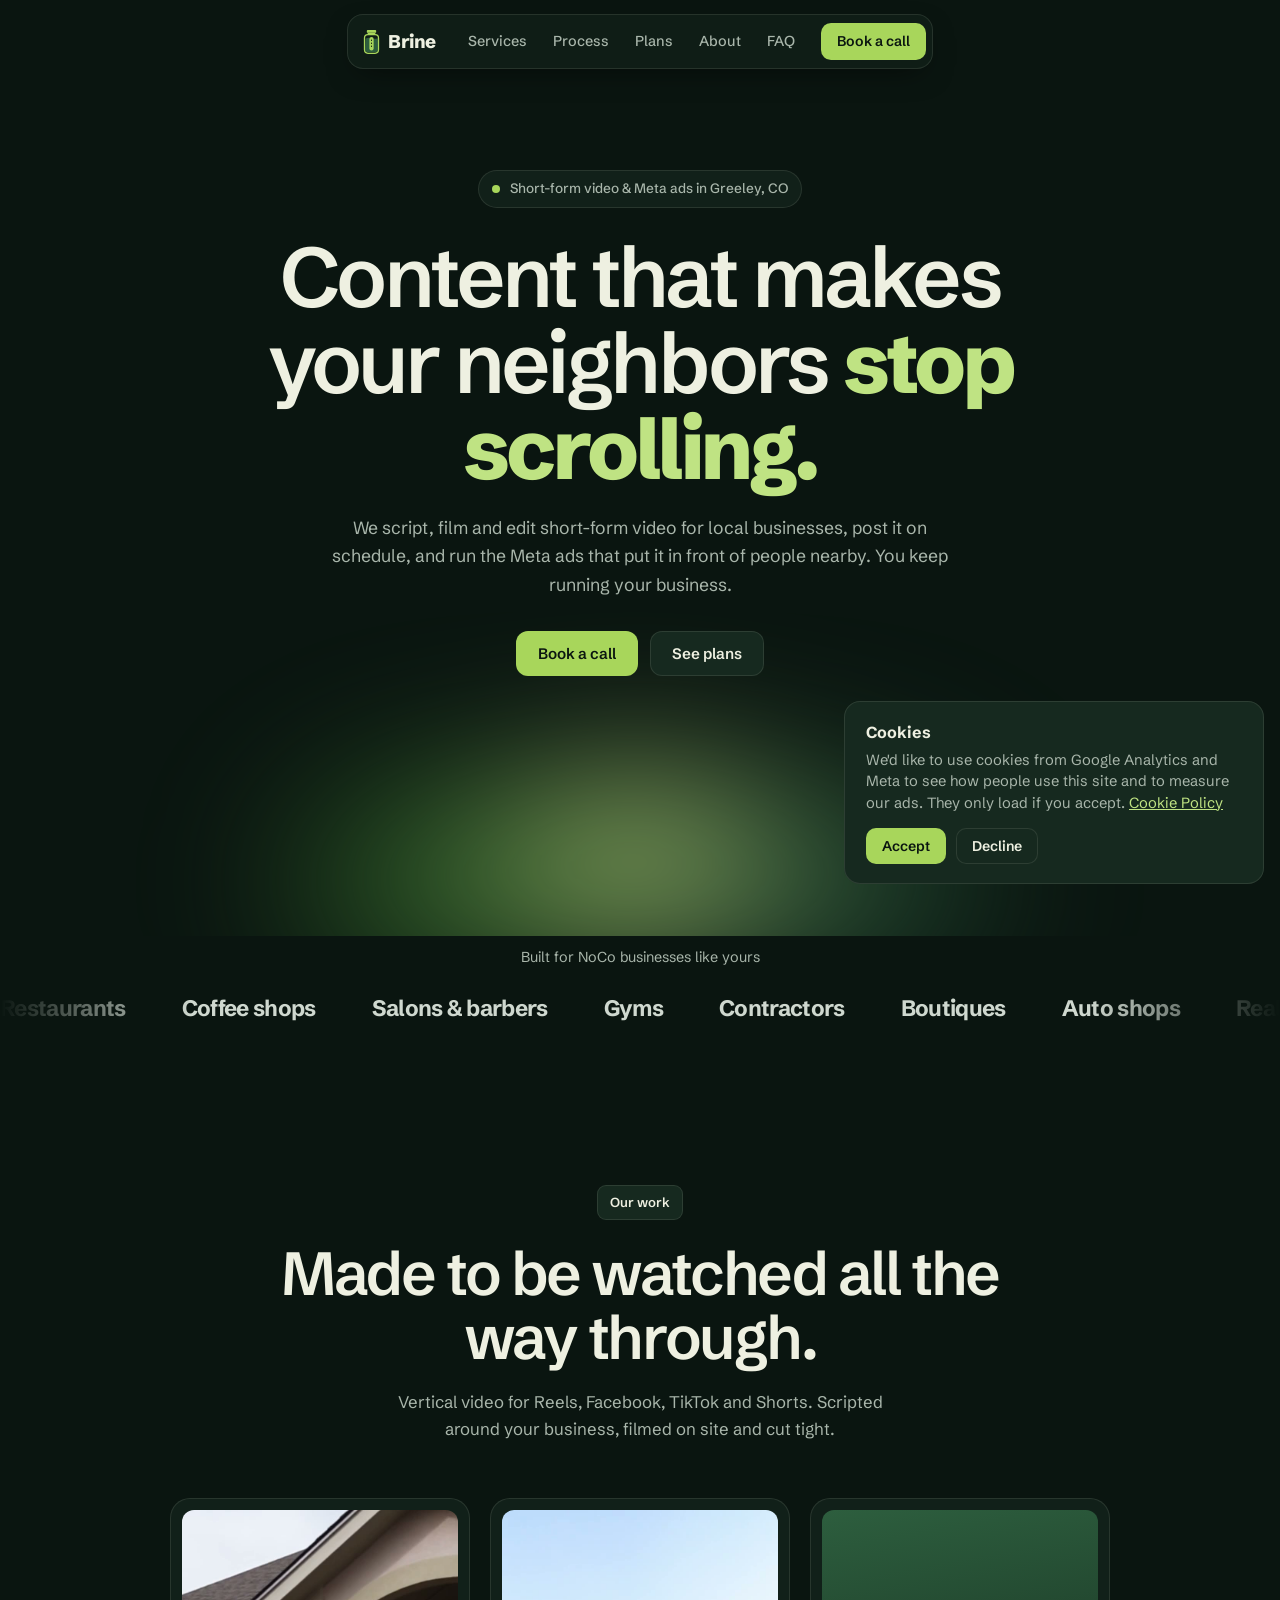
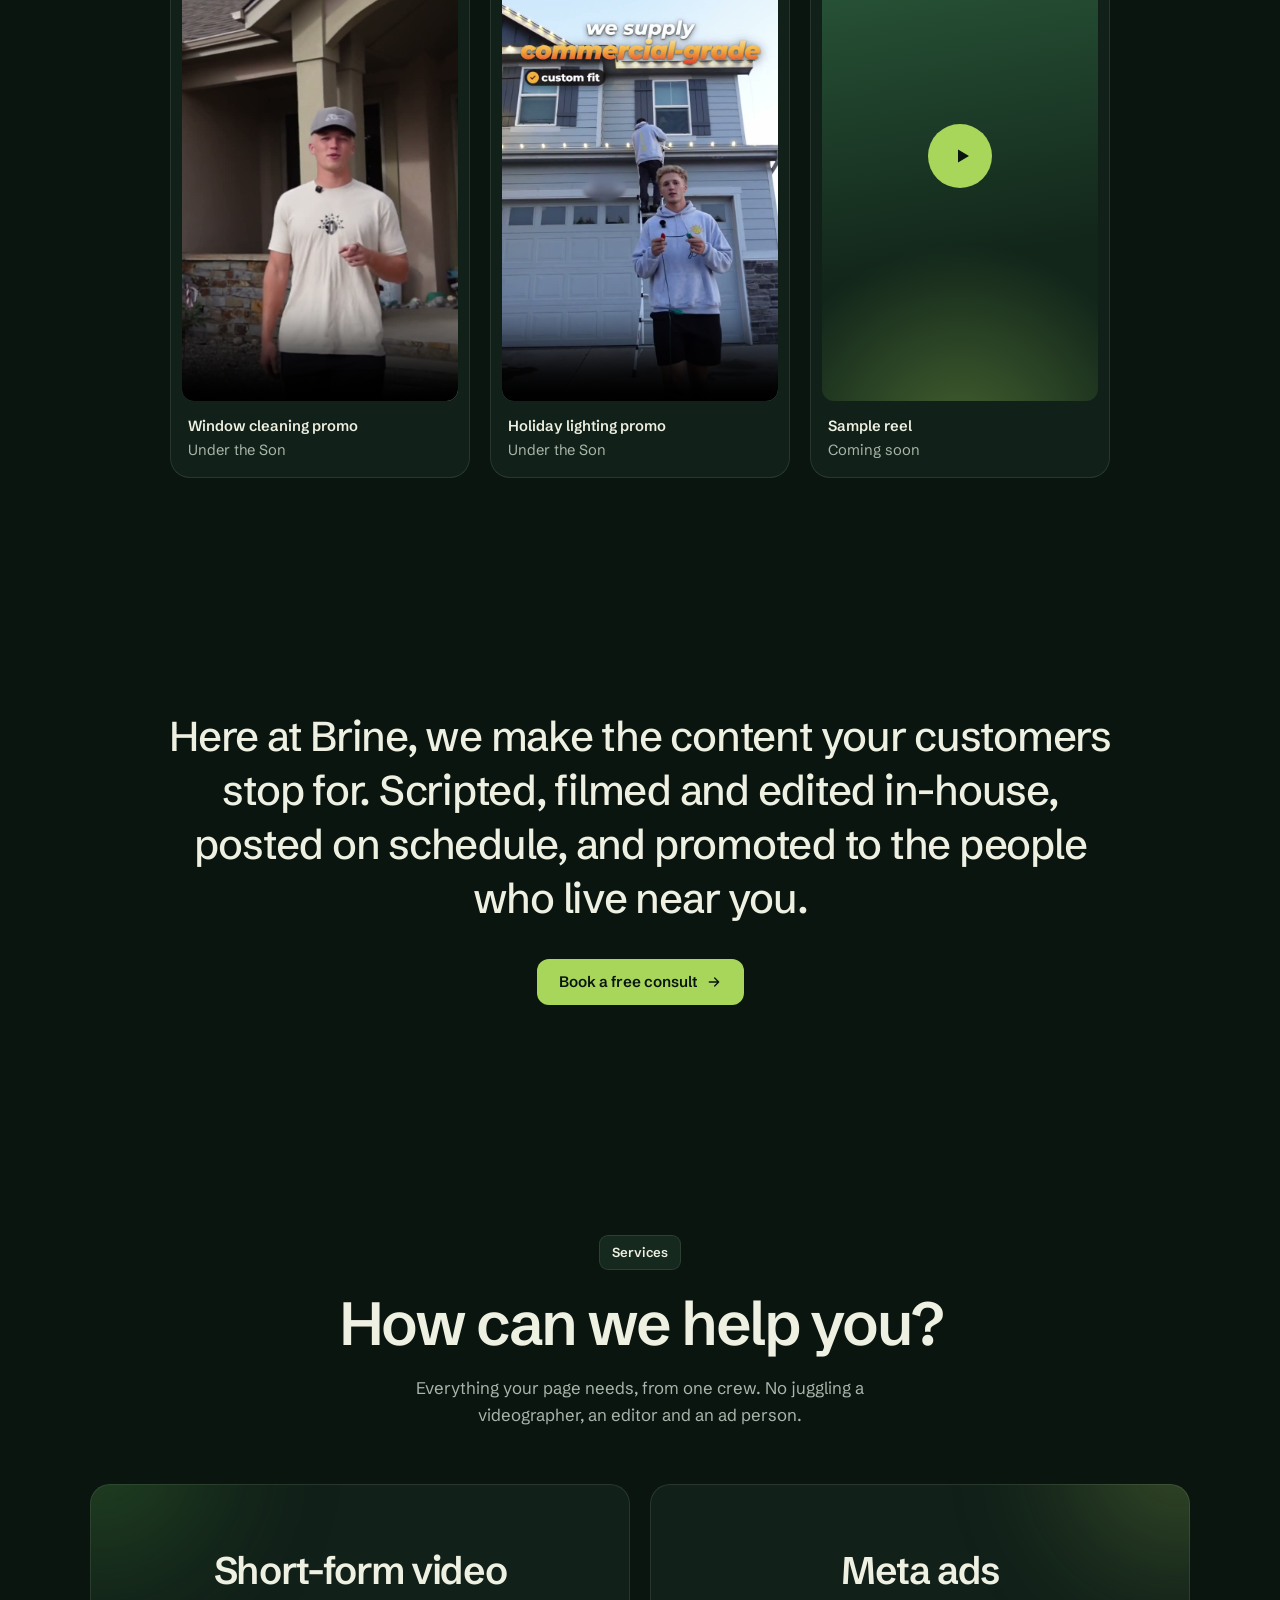
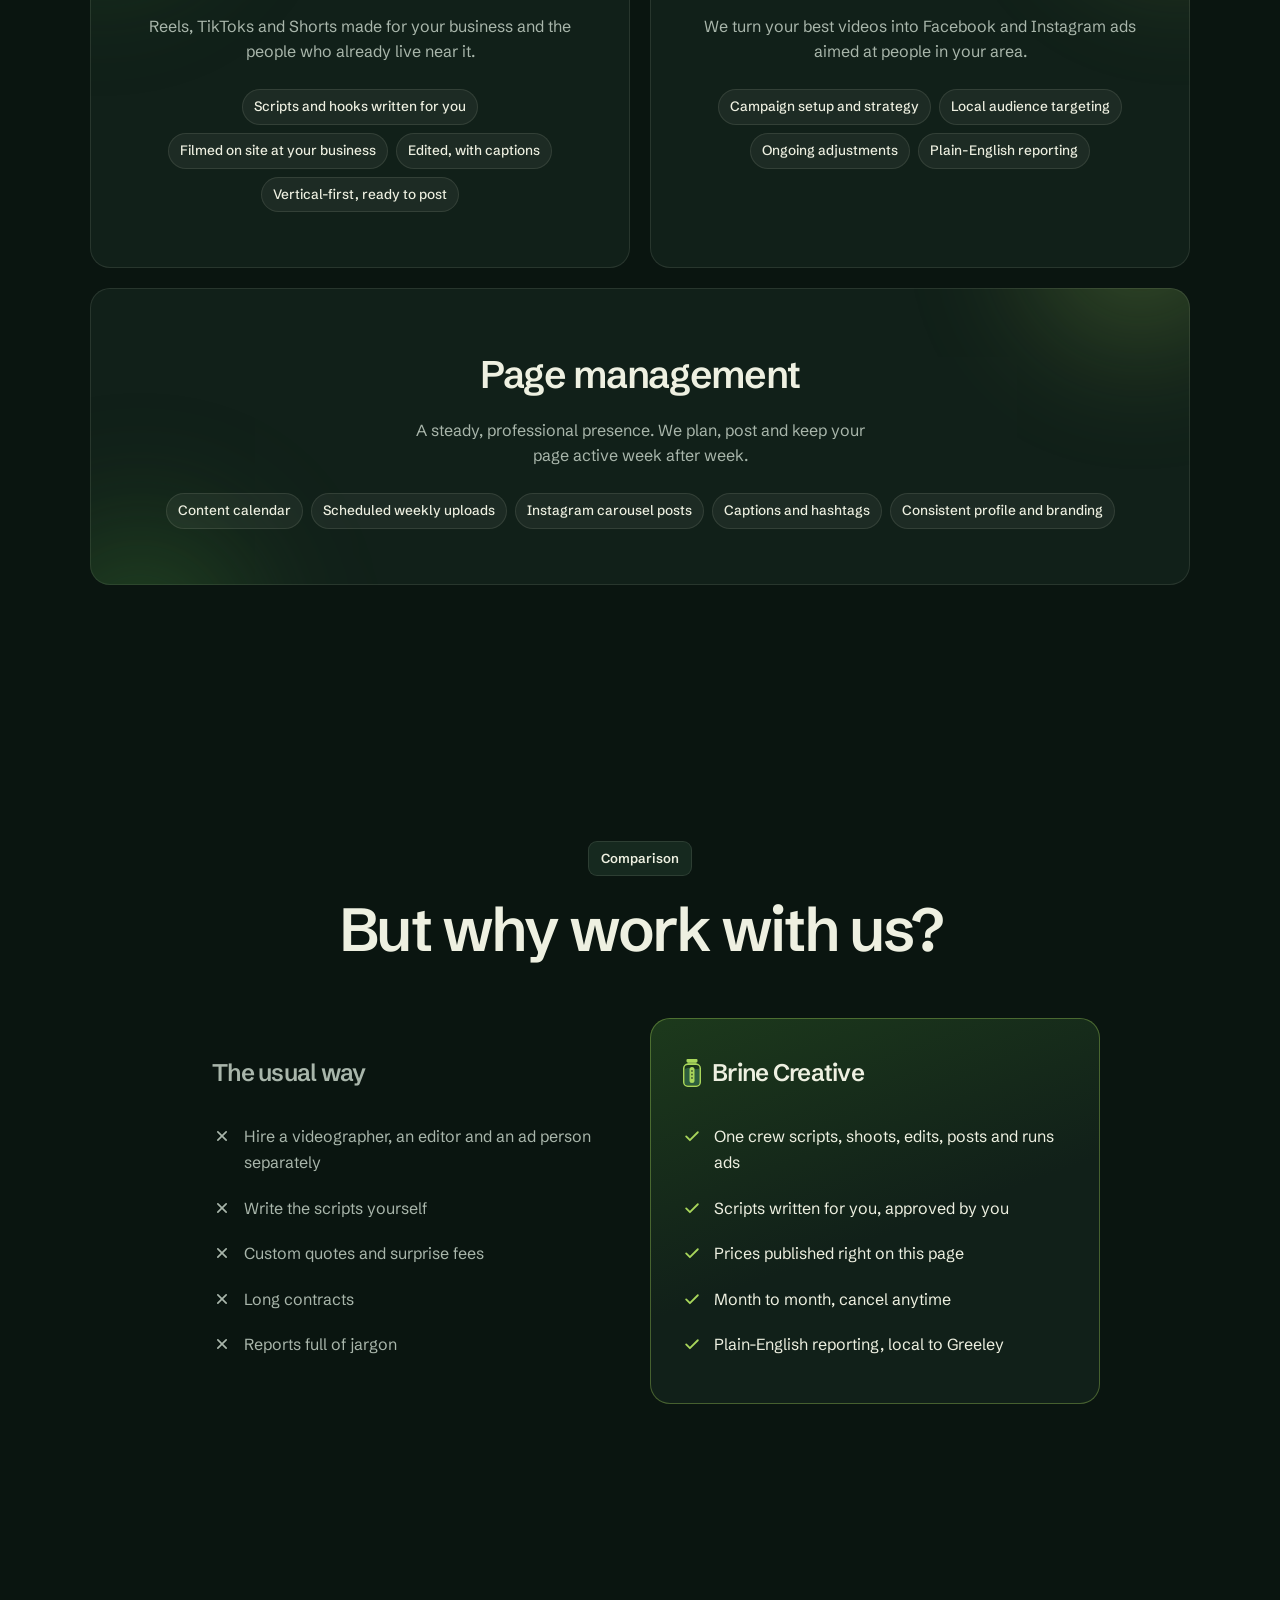
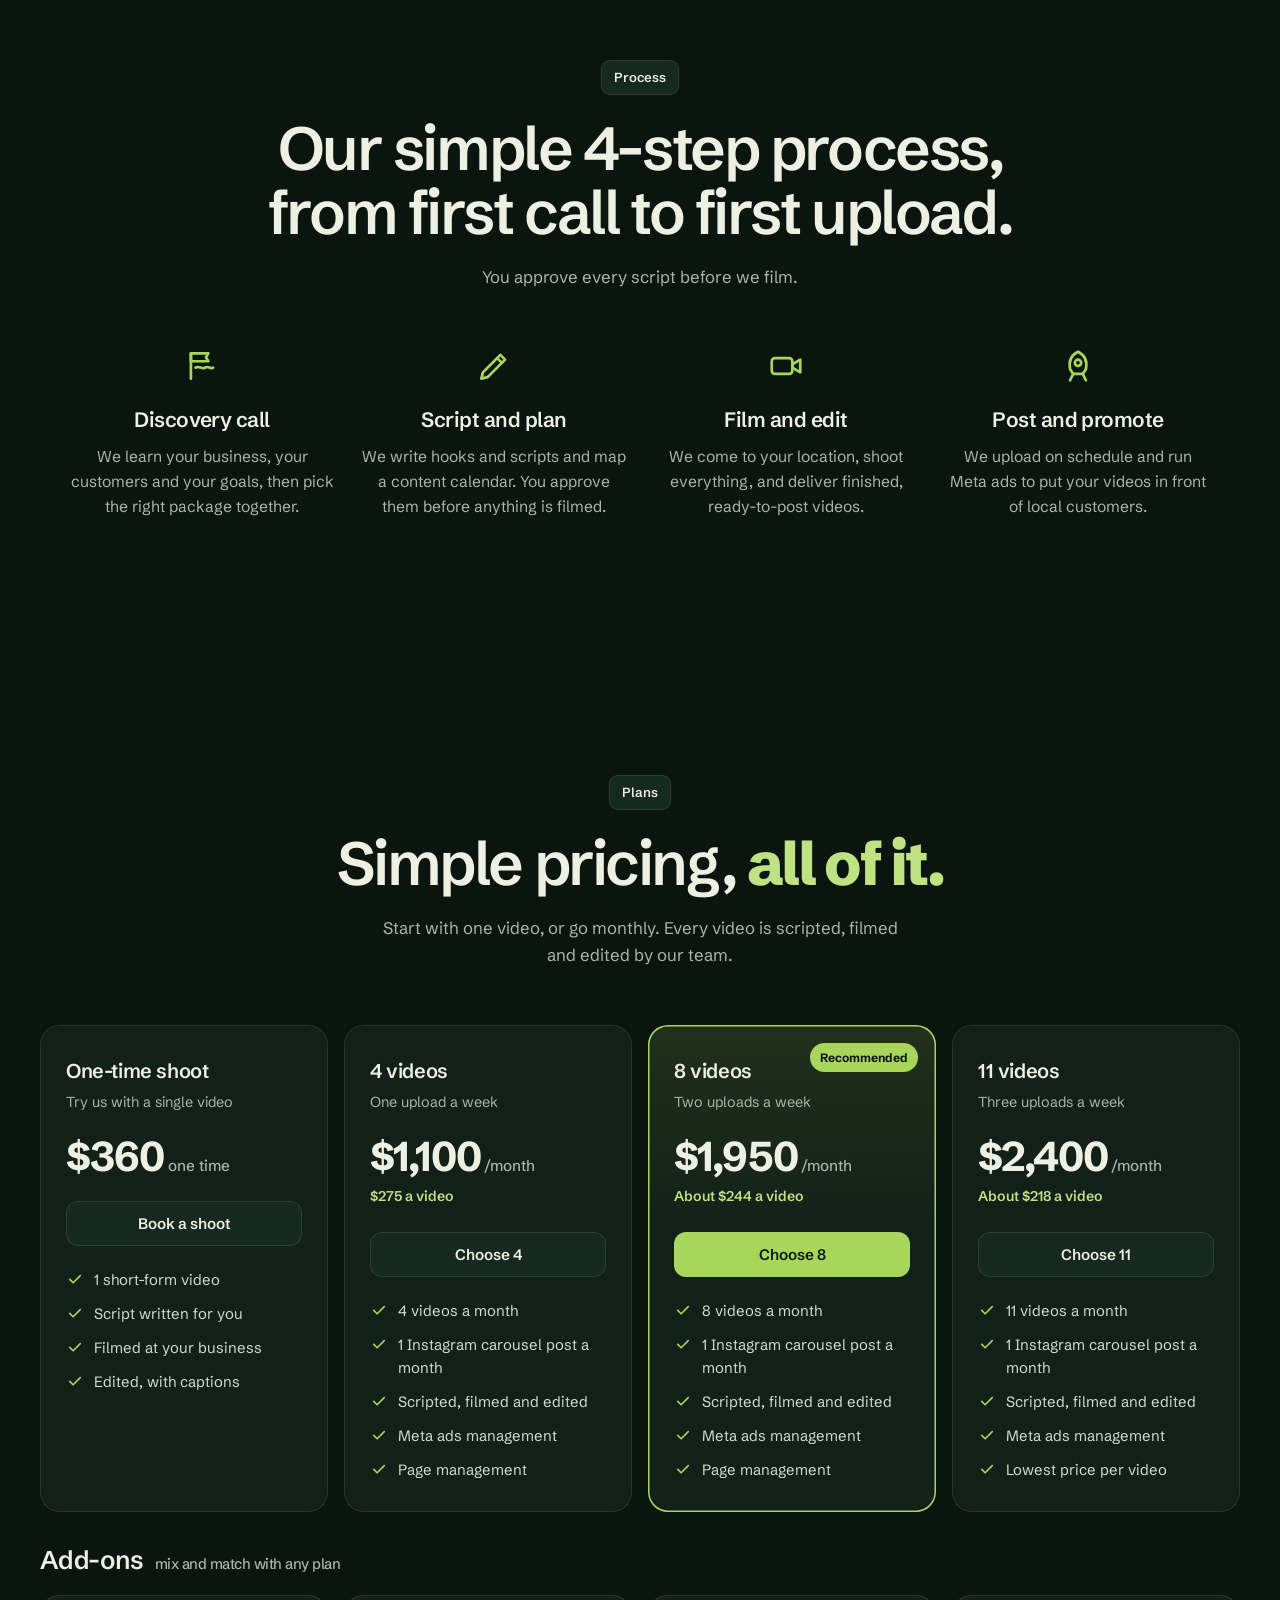
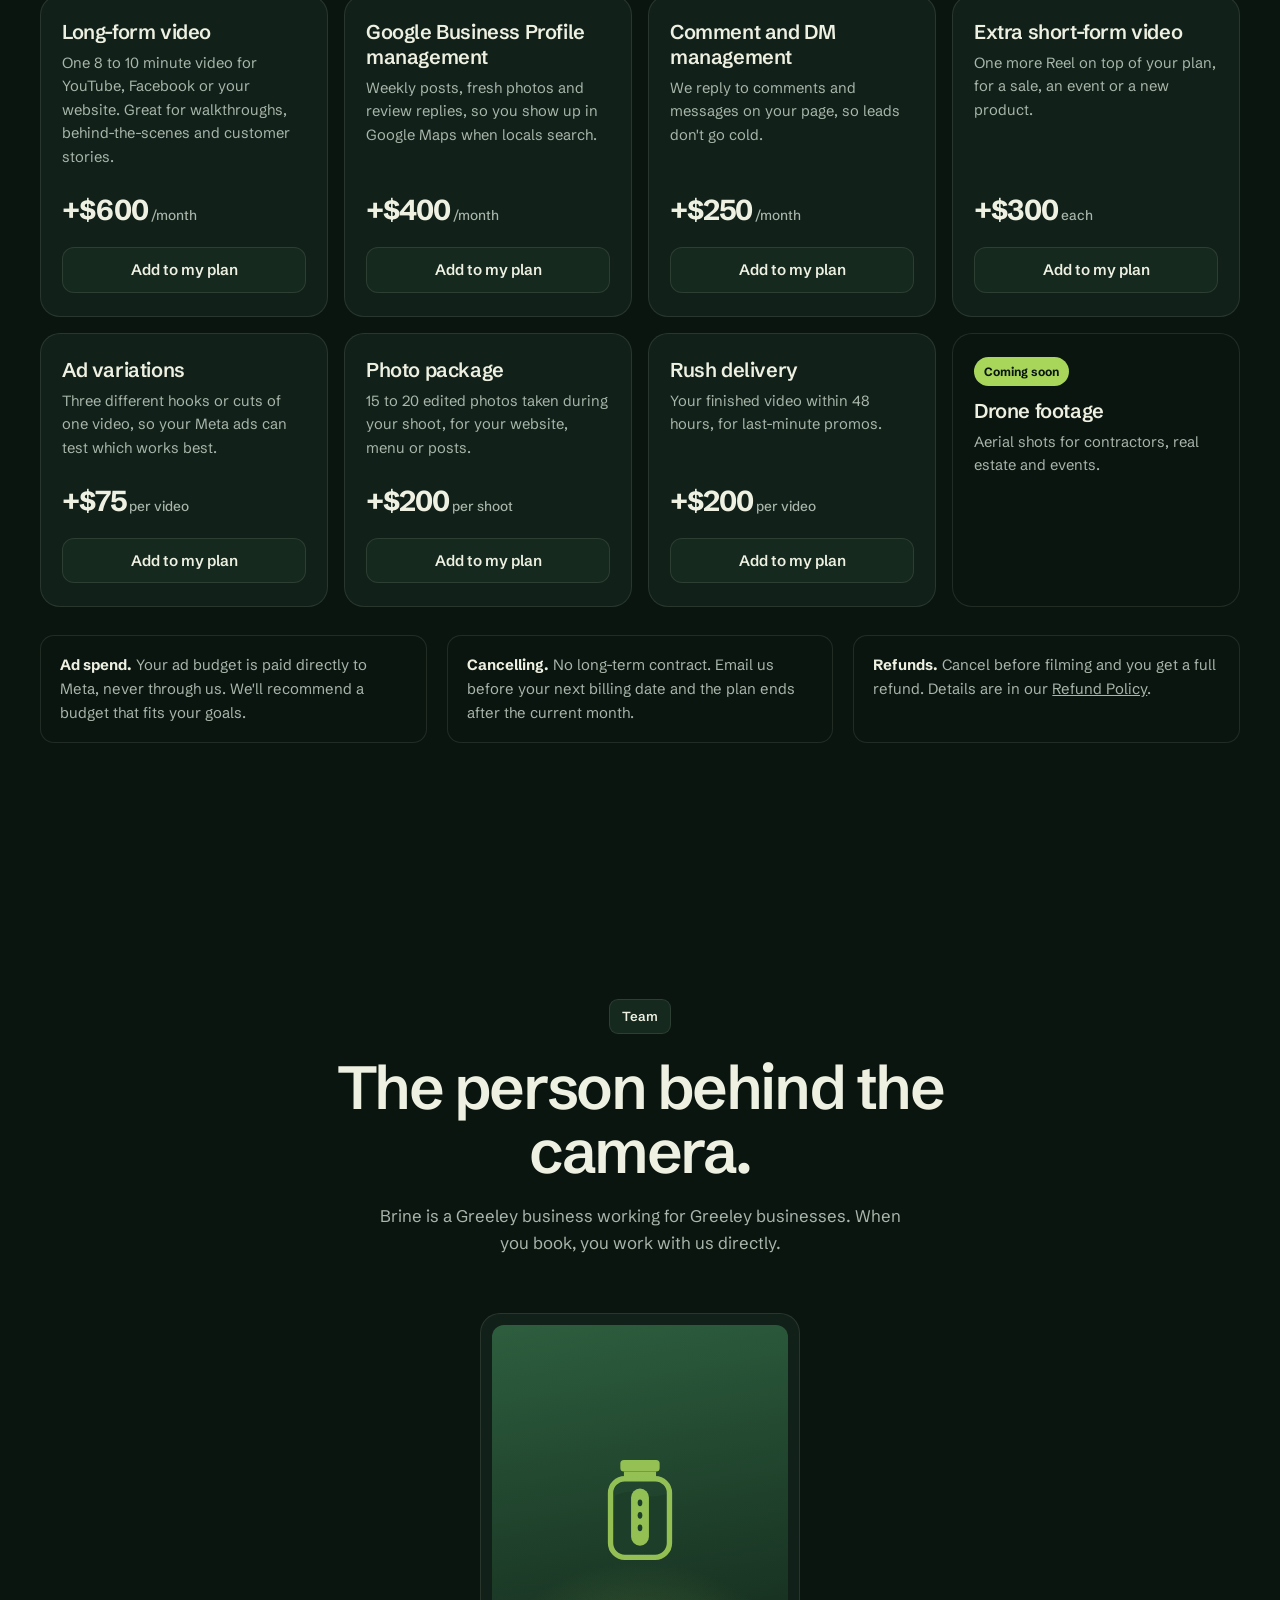
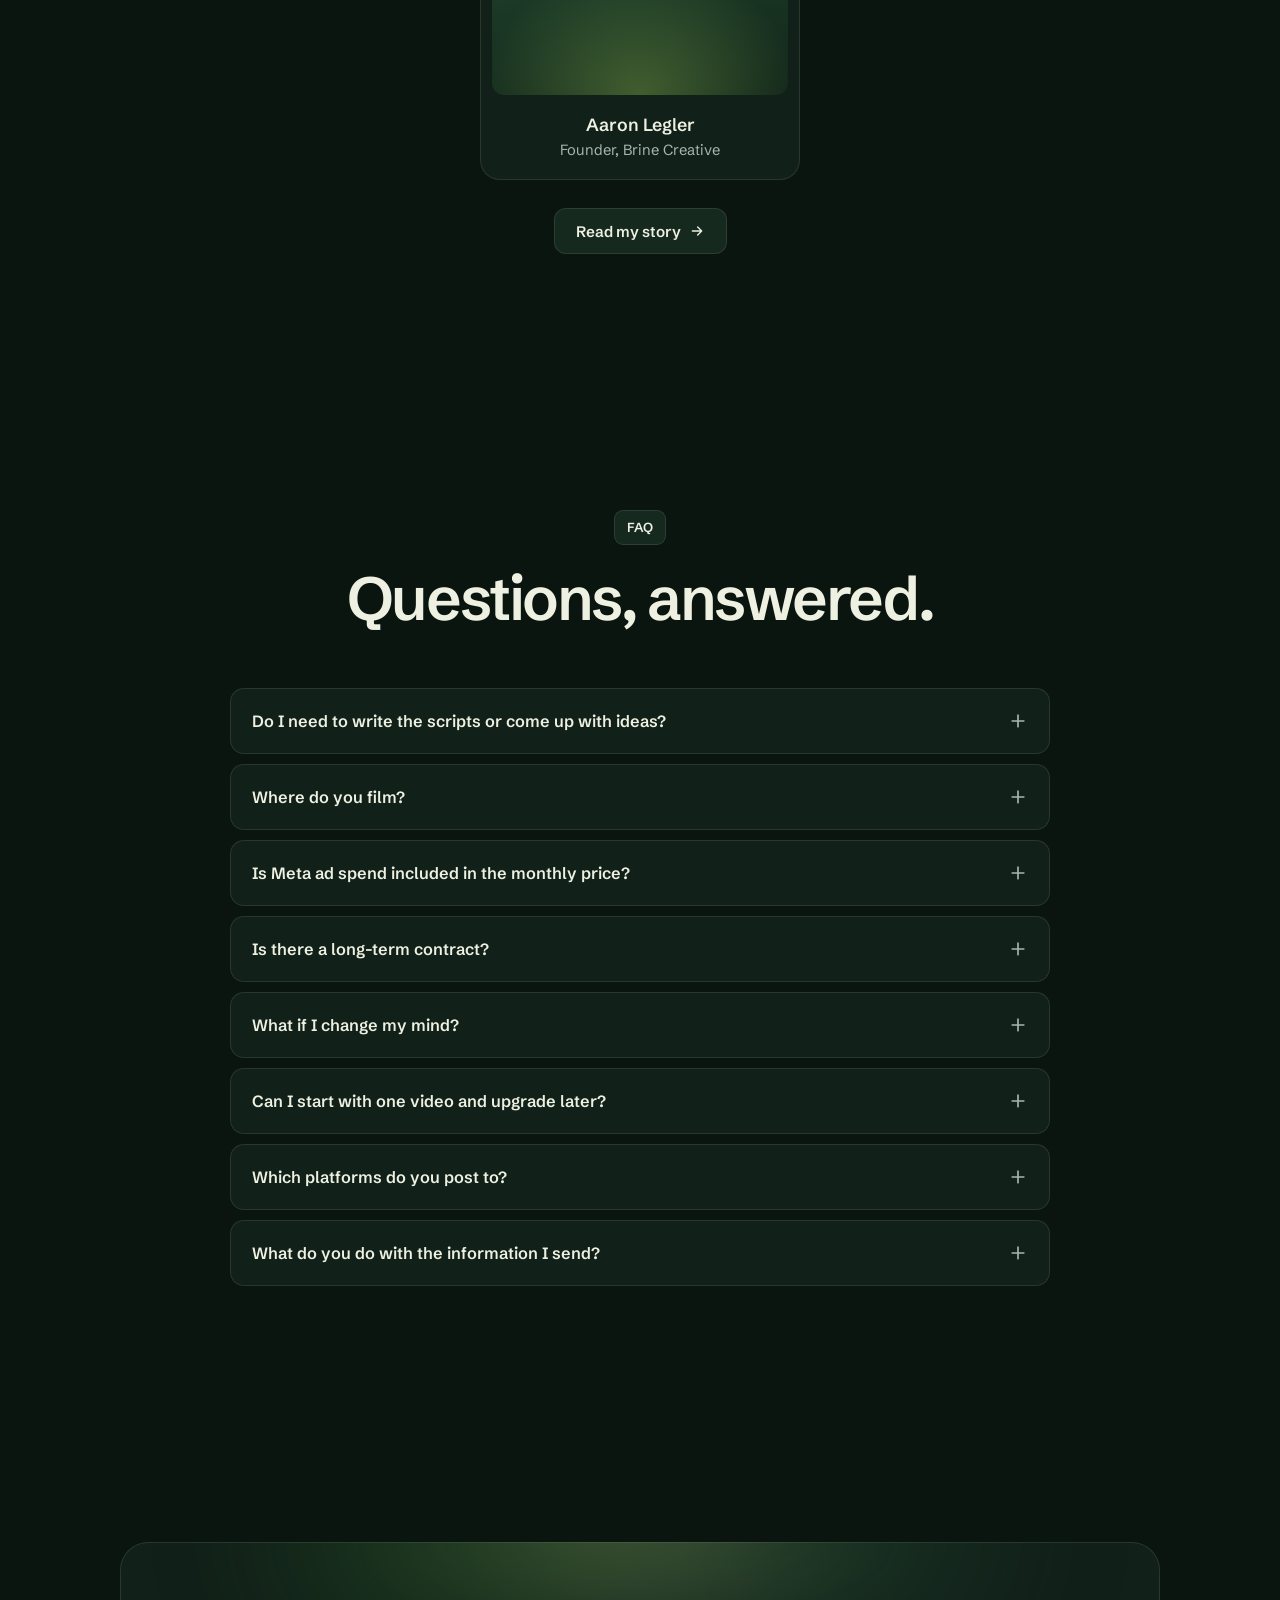
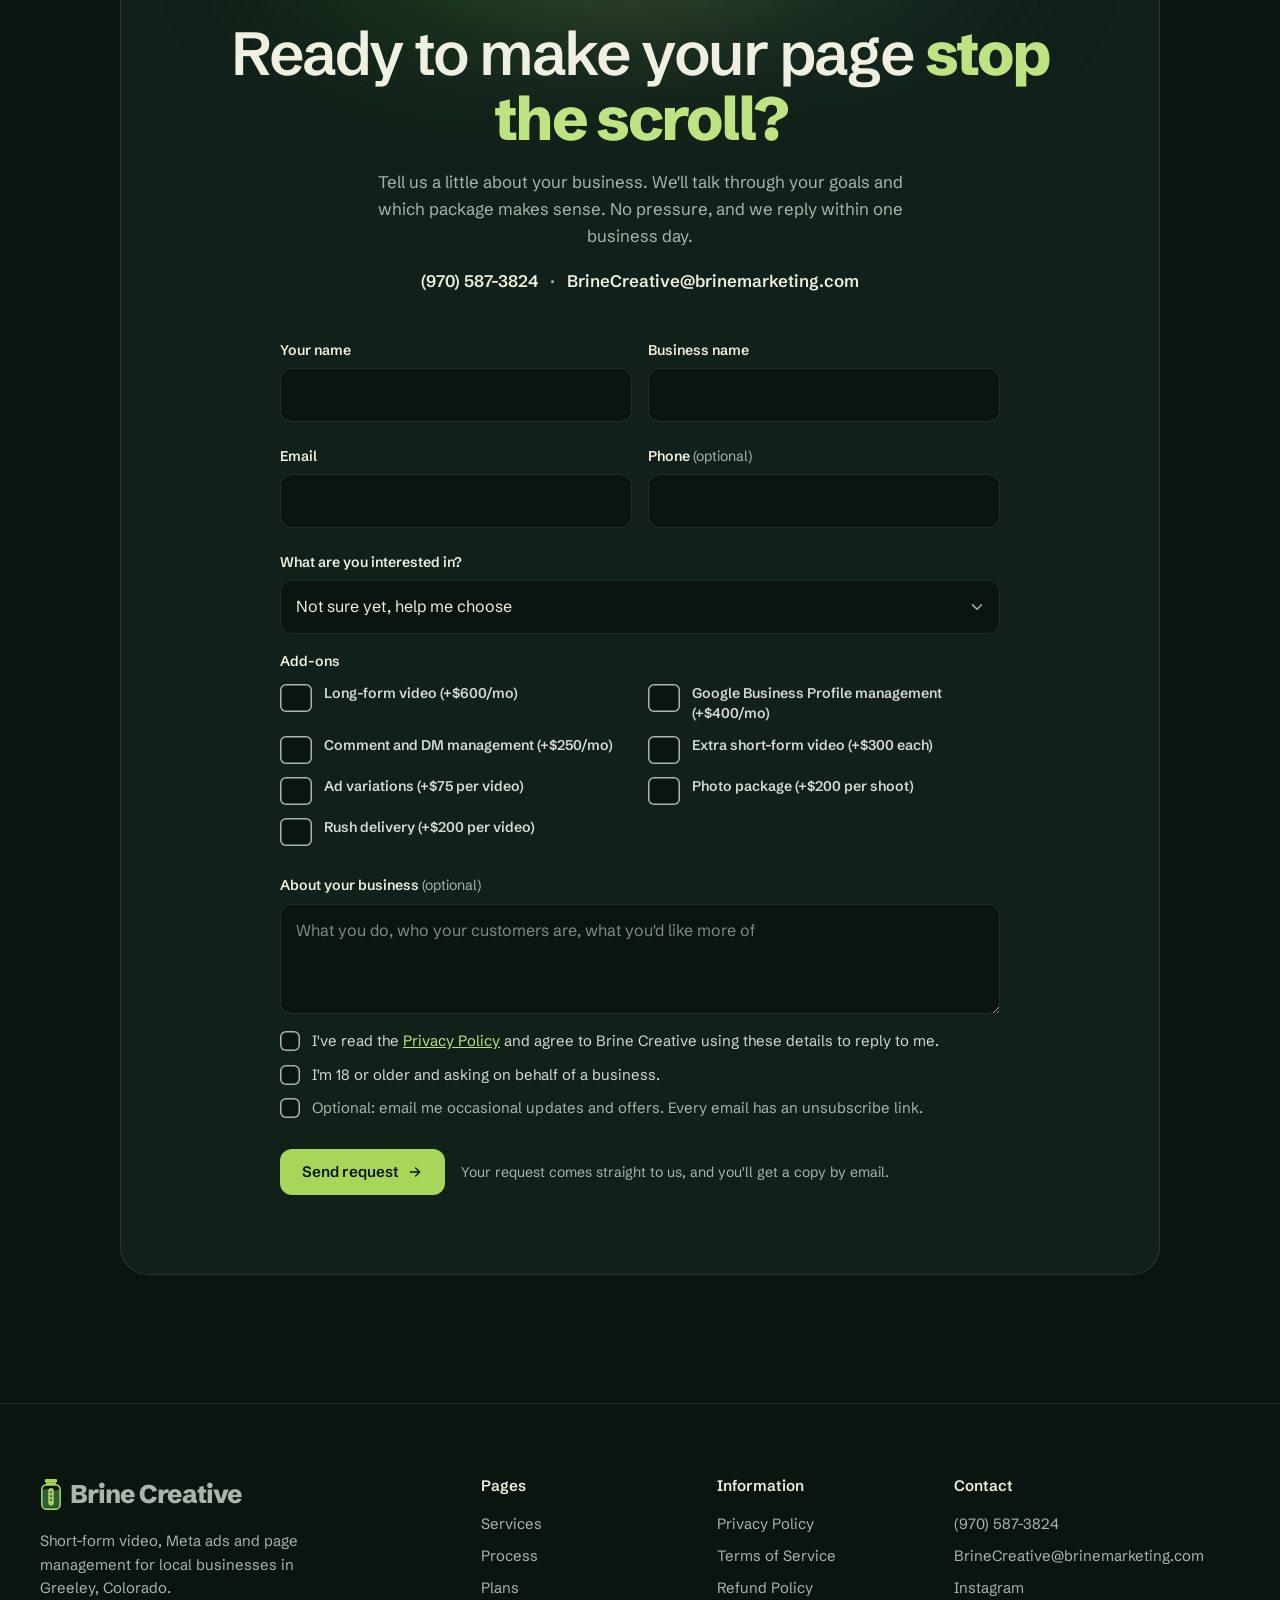
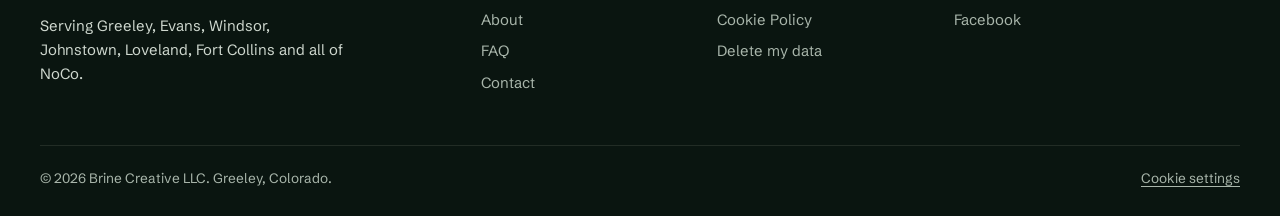
==== commit 5b66b1cc: "Add files via upload" ====
--- a/index.html
+++ b/index.html
@@ -1,357 +1,454 @@
-<!DOCTYPE html>
-<html lang="en">
-<head>
-<meta charset="UTF-8">
-<meta name="viewport" content="width=device-width, initial-scale=1">
-<title>Brine Creative | Short-form video and Meta ads in Greeley, CO</title>
-<meta name="description" content="Brine Creative scripts, films and edits short-form video for Greeley, Colorado businesses, posts it on schedule, and runs the Meta ads. Published prices, month to month.">
-<meta property="og:title" content="Brine Creative | Short-form video for Greeley businesses">
-<meta property="og:description" content="Scripted, filmed and edited in-house. Posted on schedule. Promoted with Meta ads. Prices published, month to month.">
-<meta property="og:type" content="website">
-<meta property="og:image" content="assets/logo-square.png">
-<meta name="theme-color" content="#f6f7f2">
-<link rel="icon" href="data:image/svg+xml,<svg xmlns='http://www.w3.org/2000/svg' viewBox='0 0 40 56'><rect x='9' y='0' width='22' height='6' rx='2' fill='%2311241b'/><path d='M6 20 Q14 16 20 19 T35 19 V47 a5 5 0 0 1-5 5 H10 a5 5 0 0 1-5-5 Z' fill='%23a8d65b'/><rect x='3.5' y='10.5' width='33' height='44' rx='8' fill='none' stroke='%2311241b' stroke-width='3'/><rect x='15' y='16' width='10' height='32' rx='5' fill='%2311241b'/></svg>">
-<link rel="apple-touch-icon" href="assets/logo-square.png">
-<link rel="preload" href="assets/fonts/schibsted-grotesk-latin.woff2" as="font" type="font/woff2" crossorigin>
-<link rel="stylesheet" href="styles.css?v=4">
-<script type="application/ld+json">
-{"@context":"https://schema.org","@type":"ProfessionalService","name":"Brine Creative",
- "description":"Short-form video, Meta ads and social page management for local businesses in Greeley, Colorado.",
- "email":"BrineCreative@brinemarketing.com","telephone":"+1-970-587-3824",
- "address":{"@type":"PostalAddress","addressLocality":"Greeley","addressRegion":"CO","addressCountry":"US"},
- "areaServed":"Greeley, Colorado",
- "sameAs":["https://www.instagram.com/brinemarketing","https://www.facebook.com/share/1FNeeoioZK/"]}
-</script>
-</head>
-<body>
-<a class="skip" href="#main">Skip to content</a>
-
-<svg width="0" height="0" style="position:absolute" aria-hidden="true" focusable="false">
-  <symbol id="jar" viewBox="0 0 40 56">
-    <rect x="9" y="0" width="22" height="6.5" rx="2" fill="currentColor"/>
-    <path d="M13.5 1.6v3.4M17.2 1.6v3.4M20.9 1.6v3.4M24.6 1.6v3.4M28.3 1.6v3.4" stroke="var(--jar-ground,#f6f7f2)" stroke-width="1" stroke-linecap="round"/>
-    <rect x="11" y="6.5" width="18" height="3" fill="currentColor"/>
-    <path d="M6 20 Q14 16 20 19 T35 19 V47 a5 5 0 0 1-5 5 H10 a5 5 0 0 1-5-5 Z" fill="var(--jar-liquid,#a8d65b)"/>
-    <rect x="3.5" y="10.5" width="33" height="44" rx="8" fill="none" stroke="currentColor" stroke-width="3"/>
-    <rect x="15" y="16" width="10" height="32" rx="5" fill="currentColor"/>
-    <ellipse cx="20" cy="24" rx="1.3" ry="1.9" fill="var(--jar-ground,#f6f7f2)"/>
-    <ellipse cx="20" cy="31" rx="1.3" ry="1.9" fill="var(--jar-ground,#f6f7f2)"/>
-    <ellipse cx="20" cy="38" rx="1.3" ry="1.9" fill="var(--jar-ground,#f6f7f2)"/>
-    <circle cx="30" cy="27" r="1.6" fill="none" stroke="currentColor" stroke-width="1"/>
-    <circle cx="30.5" cy="33" r="1" fill="none" stroke="currentColor" stroke-width="1"/>
-    <circle cx="10" cy="42" r="1.2" fill="none" stroke="currentColor" stroke-width="1"/>
-  </symbol>
-  <symbol id="plus" viewBox="0 0 24 24"><path d="M12 4v16M4 12h16" fill="none" stroke="currentColor" stroke-width="2" stroke-linecap="round"/></symbol>
-  <symbol id="arrow" viewBox="0 0 24 24"><path d="M5 12h14M13 6l6 6-6 6" fill="none" stroke="currentColor" stroke-width="2" stroke-linecap="round" stroke-linejoin="round"/></symbol>
-</svg>
-
-<header class="masthead">
-  <div class="wrap">
-    <a class="brand" href="index.html" aria-label="Brine Creative, home">
-      <svg aria-hidden="true"><use href="#jar"/></svg>
-      <span class="brand-word" aria-hidden="true"><b class="split" data-w="brine">brine</b><small>CREATIVE</small></span>
-    </a>
-    <button class="menu-btn" type="button" aria-expanded="false" aria-controls="site-nav">Menu</button>
-    <nav class="nav" id="site-nav" aria-label="Main">
-      <a href="#services">Services</a>
-      <a href="#pricing">Pricing</a>
-      <a href="#faq">FAQ</a>
-      <a class="btn btn-primary" href="#contact">Book a call</a>
-    </nav>
-  </div>
-</header>
-
-<main id="main">
-
-  <section class="hero" aria-labelledby="hero-title">
-    <svg class="bubbles" aria-hidden="true" fill="none" stroke="#a8d65b" stroke-width="2.5" opacity=".3" viewBox="0 0 400 640" preserveAspectRatio="xMaxYMid slice">
-      <circle cx="300" cy="120" r="38"/><circle cx="350" cy="260" r="16"/><circle cx="230" cy="330" r="10"/>
-      <circle cx="330" cy="430" r="58"/><circle cx="210" cy="540" r="22"/><circle cx="380" cy="590" r="9"/>
-    </svg>
-    <div class="wrap">
-      <h1 id="hero-title">Content that makes your neighbors <span class="brine rise">stop scrolling.</span></h1>
-      <div class="dek">
-        <p class="dek-lead">Brine Creative scripts, films and edits short-form video for Greeley businesses, posts it on schedule, and runs the Meta ads that put it in front of people nearby. You keep running your business.</p>
-        <div class="dek-act">
-          <a class="btn btn-primary" href="#contact">Book a free consult <svg aria-hidden="true"><use href="#arrow"/></svg></a>
-          <a class="phone" href="tel:+19705873824">or call (970) 587-3824</a>
-        </div>
-        <p class="dek-note"><strong>$360</strong> One video, start to finish. Monthly plans from $1,100. Every price is on this page.</p>
-      </div>
-    </div>
-  </section>
-
-  <section class="facts" aria-label="What to expect">
-    <div class="wrap">
-      <ul>
-        <li><b>Based in Greeley</b>We film at your business, anywhere in NoCo.</li>
-        <li><b>In-house, start to finish</b>One team scripts, shoots, edits, posts and runs ads.</li>
-        <li><b>Published prices</b>No hidden fees. Ad spend goes to Meta directly.</li>
-        <li><b>Month to month</b>No long-term contract. Cancel before your next billing date.</li>
-      </ul>
-    </div>
-  </section>
-
-  <section class="section" id="services" aria-labelledby="services-title">
-    <div class="wrap">
-      <div class="section-head">
-        <h2 id="services-title">Everything your page needs, from one crew.</h2>
-        <p>No juggling a videographer, an editor and an ad person. We handle it from idea to posted to promoted.</p>
-      </div>
-      <div class="svc">
-        <div class="svc-row">
-          <h3>Short-form video</h3>
-          <p>Reels, TikToks and Shorts made for your business and the people who already live near it.</p>
-          <ul>
-            <li>Scripts and hooks written for you</li>
-            <li>Filmed on site at your business</li>
-            <li>Edited, with captions</li>
-            <li>Vertical-first, ready to post</li>
-          </ul>
-        </div>
-        <div class="svc-row">
-          <h3>Meta ads</h3>
-          <p>We turn your best videos into Facebook and Instagram ads aimed at people in your area.</p>
-          <ul>
-            <li>Campaign setup and strategy</li>
-            <li>Local audience targeting</li>
-            <li>Ongoing adjustments</li>
-            <li>Plain-English reporting</li>
-          </ul>
-        </div>
-        <div class="svc-row">
-          <h3>Page management</h3>
-          <p>A steady, professional presence. We plan, post and keep your page active week after week.</p>
-          <ul>
-            <li>Content calendar</li>
-            <li>Scheduled weekly uploads</li>
-            <li>Captions and hashtags</li>
-            <li>Consistent profile and branding</li>
-          </ul>
-        </div>
-      </div>
-    </div>
-  </section>
-
-  <section class="section band" id="process" aria-labelledby="process-title">
-    <div class="wrap">
-      <div class="section-head">
-        <h2 id="process-title">From first call to first upload.</h2>
-        <p>Four steps. You approve every script before we film.</p>
-      </div>
-      <ol class="steps">
-        <li><h3>Discovery call</h3><p>We learn your business, your customers and your goals, then pick the right package together.</p></li>
-        <li><h3>Script and plan</h3><p>We write hooks and scripts and map a content calendar. You approve them before anything is filmed.</p></li>
-        <li><h3>Film and edit</h3><p>We come to your location, shoot everything, and deliver finished, ready-to-post videos.</p></li>
-        <li><h3>Post and promote</h3><p>We upload on schedule and run Meta ads to put your videos in front of local customers.</p></li>
-      </ol>
-    </div>
-  </section>
-
-  <section class="section" id="pricing" aria-labelledby="pricing-title">
-    <div class="wrap">
-      <div class="section-head">
-        <h2 id="pricing-title">The rate card. All of it.</h2>
-        <p>Start with one video, or go monthly. Every video is scripted, filmed and edited by our team.</p>
-      </div>
-      <table class="rate">
-        <caption>Prices in US dollars. Monthly plans renew month to month. Meta ad spend is separate and paid by you directly to Meta.</caption>
-        <thead>
-          <tr><th scope="col">Plan</th><th scope="col">What you get</th><th scope="col">Price</th><th scope="col"><span class="sr-only">Book</span></th></tr>
-        </thead>
-        <tbody>
-          <tr>
-            <th scope="row">One-time shoot<span>Try us with a single video</span></th>
-            <td data-label="What you get">1 scripted, filmed and edited short-form video. Good for a launch, a promo, or seeing our work.</td>
-            <td data-label="Price"><span class="price">$360</span> <small>one time</small></td>
-            <td class="act"><a class="btn btn-plain" href="#contact" data-package="One-Time Video Shoot ($360)">Book a shoot</a></td>
-          </tr>
-          <tr>
-            <th scope="row">4 videos<span>One upload a week</span></th>
-            <td data-label="What you get">4 videos a month, Meta ads management, page management.</td>
-            <td data-label="Price"><span class="price">$1<span class="sep">,</span>100</span> <small>/month</small><small class="per">$275 a video</small></td>
-            <td class="act"><a class="btn btn-plain" href="#contact" data-package="4 Video Package ($1,100/mo)">Choose 4</a></td>
-          </tr>
-          <tr>
-            <th scope="row">8 videos<span>Two uploads a week</span></th>
-            <td data-label="What you get">8 videos a month, Meta ads management, page management.</td>
-            <td data-label="Price"><span class="price">$1<span class="sep">,</span>950</span> <small>/month</small><small class="per">About $244 a video</small></td>
-            <td class="act"><a class="btn btn-plain" href="#contact" data-package="8 Video Package ($1,950/mo)">Choose 8</a></td>
-          </tr>
-          <tr>
-            <th scope="row">11 videos<span>Three uploads a week</span></th>
-            <td data-label="What you get">11 videos a month, Meta ads management, page management. Lowest price per video.</td>
-            <td data-label="Price"><span class="price">$2<span class="sep">,</span>400</span> <small>/month</small><small class="per">About $218 a video</small></td>
-            <td class="act"><a class="btn btn-plain" href="#contact" data-package="11 Video Package ($2,400/mo)">Choose 11</a></td>
-          </tr>
-        </tbody>
-      </table>
-      <div class="rate-notes">
-        <div><h3>Ad spend</h3><p>Your ad budget is paid directly to Meta, never through us. We'll recommend a budget that fits your goals.</p></div>
-        <div><h3>Cancelling</h3><p>Monthly plans have no long-term contract. Email us before your next billing date and the plan ends after the current month.</p></div>
-        <div><h3>Refunds</h3><p>Cancel before filming and you get a full refund. Details are in our <a href="refunds.html">Refund Policy</a>.</p></div>
-      </div>
-    </div>
-  </section>
-
-
-  <section class="section" id="faq" aria-labelledby="faq-title" style="padding-top:0">
-    <div class="wrap">
-      <div class="section-head">
-        <h2 id="faq-title">Questions, answered.</h2>
-        <p>Still unsure? Call (970) 587-3824 and ask us directly.</p>
-      </div>
-      <div class="faq">
-        <details><summary>Do I need to write the scripts or come up with ideas?<svg aria-hidden="true"><use href="#plus"/></svg></summary>
-          <div class="ans"><p>No. Every package includes scripting. We learn your business and write hooks and scripts for you. You approve them before we film.</p></div></details>
-        <details><summary>Where do you film?<svg aria-hidden="true"><use href="#plus"/></svg></summary>
-          <div class="ans"><p>We come to you. Most shoots happen at your business, so the content looks like the place your customers will actually visit.</p></div></details>
-        <details><summary>Is Meta ad spend included in the monthly price?<svg aria-hidden="true"><use href="#plus"/></svg></summary>
-          <div class="ans"><p>No. Package pricing covers our strategy, setup and management of your Meta ads. The ad budget itself is paid directly to Meta, and we'll recommend an amount that fits your goals before anything runs.</p></div></details>
-        <details><summary>Is there a long-term contract?<svg aria-hidden="true"><use href="#plus"/></svg></summary>
-          <div class="ans"><p>No. Monthly plans renew month to month. To cancel, email us before your next billing date. The full terms are in our <a href="terms.html">Terms of Service</a>.</p></div></details>
-        <details><summary>What if I change my mind?<svg aria-hidden="true"><use href="#plus"/></svg></summary>
-          <div class="ans"><p>If you cancel before filming, you get a full refund. Once filming has happened, that work isn't refundable. Monthly plans can be cancelled before the next billing date; the current month isn't refunded. See the <a href="refunds.html">Refund Policy</a>.</p></div></details>
-        <details><summary>Can I start with one video and upgrade later?<svg aria-hidden="true"><use href="#plus"/></svg></summary>
-          <div class="ans"><p>Yes. The one-time shoot is a good way to see our work, and you can move to a monthly plan whenever you're ready.</p></div></details>
-        <details><summary>Which platforms do you post to?<svg aria-hidden="true"><use href="#plus"/></svg></summary>
-          <div class="ans"><p>Our videos are made for Instagram Reels and Facebook, and they work on TikTok and YouTube Shorts too. We'll recommend the best mix for your customers.</p></div></details>
-        <details><summary>What do you do with the information I send?<svg aria-hidden="true"><use href="#plus"/></svg></summary>
-          <div class="ans"><p>We use it only to reply to you and plan your project. This site has no tracking or ads, and the form below just emails your request to us (and a copy to you). You can ask us to delete your information at any time. See the <a href="privacy.html">Privacy Policy</a>.</p></div></details>
-      </div>
-    </div>
-  </section>
-
-  <section class="section" id="contact" aria-labelledby="contact-title" style="padding-top:0">
-    <div class="wrap contact-grid">
-      <div class="contact-copy">
-        <h2 id="contact-title">Book a free consult.</h2>
-        <p>We're a Greeley business working for Greeley businesses. Tell us a little about yours. We'll talk through your goals and which package makes sense. No pressure, and we reply within one business day.</p>
-        <dl class="contact-lines">
-          <dt>Email</dt><dd><a href="mailto:BrineCreative@brinemarketing.com">BrineCreative@brinemarketing.com</a></dd>
-          <dt>Phone</dt><dd><a href="tel:+19705873824">(970) 587-3824</a></dd>
-          <dt>Area</dt><dd>Greeley, Colorado and surrounding NoCo</dd>
-        </dl>
-      </div>
-
-      <form class="book" id="book-form" action="https://formsubmit.co/BrineCreative@brinemarketing.com" method="POST" novalidate aria-describedby="form-privacy-note">
-        <input type="hidden" name="_template" value="table">
-        <input type="hidden" name="_captcha" value="false">
-        <div class="row2">
-          <div class="field">
-            <label for="f-name">Your name</label>
-            <input id="f-name" name="name" type="text" autocomplete="name" required aria-describedby="f-name-err">
-            <span class="err" id="f-name-err" aria-live="polite"></span>
-          </div>
-          <div class="field">
-            <label for="f-business">Business name</label>
-            <input id="f-business" name="business" type="text" autocomplete="organization" required aria-describedby="f-business-err">
-            <span class="err" id="f-business-err" aria-live="polite"></span>
-          </div>
-        </div>
-        <div class="row2">
-          <div class="field">
-            <label for="f-email">Email</label>
-            <input id="f-email" name="email" type="email" autocomplete="email" required aria-describedby="f-email-err">
-            <span class="err" id="f-email-err" aria-live="polite"></span>
-          </div>
-          <div class="field">
-            <label for="f-phone">Phone <span class="hint">(optional)</span></label>
-            <input id="f-phone" name="phone" type="tel" autocomplete="tel">
-          </div>
-        </div>
-        <div class="field">
-          <label for="f-package">What are you interested in?</label>
-          <select id="f-package" name="package">
-            <option>Not sure yet, help me choose</option>
-            <option>One-Time Video Shoot ($360)</option>
-            <option>4 Video Package ($1,100/mo)</option>
-            <option>8 Video Package ($1,950/mo)</option>
-            <option>11 Video Package ($2,400/mo)</option>
-          </select>
-        </div>
-        <div class="field">
-          <label for="f-message">About your business <span class="hint">(optional)</span></label>
-          <textarea id="f-message" name="message" placeholder="What you do, who your customers are, what you'd like more of"></textarea>
-        </div>
-
-        <fieldset style="border:0;padding:0;margin:0">
-          <legend class="sr-only">Consent</legend>
-          <label class="consent"><input type="checkbox" id="f-privacy" name="privacy" value="yes" required aria-describedby="f-privacy-err"><span>I've read the <a href="privacy.html">Privacy Policy</a> and agree to Brine Creative using these details to reply to me. <span class="err" id="f-privacy-err" aria-live="polite"></span></span></label>
-          <label class="consent"><input type="checkbox" id="f-adult" name="adult" value="yes" required aria-describedby="f-adult-err"><span>I'm 18 or older and asking on behalf of a business. <span class="err" id="f-adult-err" aria-live="polite"></span></span></label>
-          <label class="consent"><input type="checkbox" id="f-updates" name="updates" value="yes"><span class="opt">Optional: email me occasional updates and offers. Every email has an unsubscribe link.</span></label>
-        </fieldset>
-
-        <div class="form-foot">
-          <button class="btn btn-primary" type="submit">Send request <svg aria-hidden="true"><use href="#arrow"/></svg></button>
-          <p id="form-privacy-note">Your request comes straight to us, and you'll get a copy by email. It only takes a second.</p>
-        </div>
-        <div class="form-status" id="form-status" role="status" aria-live="polite" hidden></div>
-      </form>
-    </div>
-  </section>
-
-</main>
-
-<footer class="foot">
-  <div class="wrap">
-    <div class="foot-grid">
-      <div class="foot-id">
-        <a class="brand" href="index.html" aria-label="Brine Creative, home">
-          <svg aria-hidden="true"><use href="#jar"/></svg>
-          <span class="brand-word" aria-hidden="true"><b class="split" data-w="brine">brine</b><small>CREATIVE</small></span>
-        </a>
-        <p>Short-form video, Meta ads and page management for local businesses in Greeley, Colorado.</p>
-      </div>
-      <div class="foot-col wide">
-        <h2>Business details</h2>
-        <address>
-          Aaron Legler, doing business as Brine Creative<br>
-          Greeley, Colorado<br>
-          <a href="mailto:BrineCreative@brinemarketing.com">BrineCreative@brinemarketing.com</a><br>
-          <a href="tel:+19705873824">(970) 587-3824</a>
-        </address>
-      </div>
-      <div class="foot-col">
-        <h2>Legal</h2>
-        <ul>
-          <li><a href="privacy.html">Privacy Policy</a></li>
-          <li><a href="terms.html">Terms of Service</a></li>
-          <li><a href="refunds.html">Refund Policy</a></li>
-          <li><a href="cookies.html">Cookie Policy</a></li>
-          <li><a href="privacy.html#delete">Delete my data</a></li>
-        </ul>
-      </div>
-      <div class="foot-col">
-        <h2>Follow</h2>
-        <ul>
-          <li><a href="https://www.instagram.com/brinemarketing" rel="noopener">Instagram</a></li>
-          <li><a href="https://www.facebook.com/share/1FNeeoioZK/" rel="noopener">Facebook</a></li>
-        </ul>
-      </div>
-    </div>
-    <div class="foot-base">
-      <span>&copy; 2026 Brine Creative (Aaron Legler). All rights reserved.</span>
-      <span>Type: Schibsted Grotesk and Source Serif 4, SIL Open Font License. <button class="linkbtn" type="button" data-open-notice>Cookie notice</button></span>
-    </div>
-  </div>
-</footer>
-
-<aside class="notice" id="cookie-notice" aria-labelledby="notice-title" hidden>
-  <h2 id="notice-title">No cookies, no tracking.</h2>
-  <p>This site doesn't use cookies, analytics or ad trackers. We only remember that you closed this message, on your own device. <a href="cookies.html">Cookie Policy</a></p>
-  <div class="row"><button class="btn btn-primary" type="button" data-dismiss>Got it</button></div>
-</aside>
-
-<script src="site.js?v=5"></script>
-<script>
-  // Pricing buttons pre-select the matching package in the form
-  document.querySelectorAll('[data-package]').forEach(function (a) {
-    a.addEventListener('click', function () {
-      var sel = document.getElementById('f-package');
-      if (sel) sel.value = a.dataset.package;
-    });
-  });
-</script>
-</body>
-</html>
+<!DOCTYPE html>
+<html lang="en">
+<head>
+<meta charset="UTF-8">
+<meta name="viewport" content="width=device-width, initial-scale=1">
+<title>Brine Creative | Short-form video and Meta ads in Greeley, CO</title>
+<meta name="description" content="Brine Creative scripts, films and edits short-form video for businesses in Greeley and Northern Colorado, posts it on schedule, and runs the Meta ads. Published prices, month to month.">
+<link rel="canonical" href="https://brinemarketing.com/">
+<meta property="og:url" content="https://brinemarketing.com/">
+<meta property="og:title" content="Brine Creative | Short-form video for Greeley businesses">
+<meta property="og:description" content="Scripted, filmed and edited in-house. Posted on schedule. Promoted with Meta ads. Prices published, month to month.">
+<meta property="og:type" content="website">
+<meta property="og:image" content="https://brinemarketing.com/assets/logo-square.png">
+<meta name="theme-color" content="#0a1510">
+<link rel="icon" href="data:image/svg+xml,<svg xmlns='http://www.w3.org/2000/svg' viewBox='0 0 40 56'><rect x='9' y='0' width='22' height='6' rx='2' fill='%2311241b'/><path d='M6 20 Q14 16 20 19 T35 19 V47 a5 5 0 0 1-5 5 H10 a5 5 0 0 1-5-5 Z' fill='%23a8d65b'/><rect x='3.5' y='10.5' width='33' height='44' rx='8' fill='none' stroke='%2311241b' stroke-width='3'/><rect x='15' y='16' width='10' height='32' rx='5' fill='%2311241b'/></svg>">
+<link rel="apple-touch-icon" href="assets/logo-square.png">
+<link rel="preload" href="assets/fonts/schibsted-grotesk-latin.woff2" as="font" type="font/woff2" crossorigin>
+<link rel="stylesheet" href="home.css?v=21">
+<script type="application/ld+json">
+{"@context":"https://schema.org","@type":"ProfessionalService","name":"Brine Creative","legalName":"Brine Creative LLC",
+ "url":"https://brinemarketing.com/","logo":"https://brinemarketing.com/assets/logo-square.png","image":"https://brinemarketing.com/assets/logo-square.png",
+ "description":"Short-form video, Meta ads and social media page management for local businesses in Greeley and Northern Colorado.",
+ "email":"BrineCreative@brinemarketing.com","telephone":"+1-970-587-3824","priceRange":"$360-$2,400",
+ "address":{"@type":"PostalAddress","addressLocality":"Greeley","addressRegion":"CO","addressCountry":"US"},
+ "areaServed":[{"@type":"City","name":"Greeley, CO"},{"@type":"City","name":"Evans, CO"},{"@type":"City","name":"Windsor, CO"},{"@type":"City","name":"Johnstown, CO"},{"@type":"City","name":"Loveland, CO"},{"@type":"City","name":"Fort Collins, CO"}],
+ "knowsAbout":["Short-form video","Instagram Reels","TikTok","Meta ads","Facebook ads","Social media management"],
+ "makesOffer":[
+  {"@type":"Offer","name":"One-Time Video Shoot","price":"360","priceCurrency":"USD"},
+  {"@type":"Offer","name":"4 Video Package (monthly)","price":"1100","priceCurrency":"USD"},
+  {"@type":"Offer","name":"8 Video Package (monthly)","price":"1950","priceCurrency":"USD"},
+  {"@type":"Offer","name":"11 Video Package (monthly)","price":"2400","priceCurrency":"USD"},
+  {"@type":"Offer","name":"Long-form video add-on","price":"600","priceCurrency":"USD"},
+  {"@type":"Offer","name":"Google Business Profile management add-on","price":"400","priceCurrency":"USD"},
+  {"@type":"Offer","name":"Comment and DM management add-on","price":"250","priceCurrency":"USD"},
+  {"@type":"Offer","name":"Extra short-form video add-on","price":"300","priceCurrency":"USD"},
+  {"@type":"Offer","name":"Ad variations add-on","price":"75","priceCurrency":"USD"},
+  {"@type":"Offer","name":"Photo package add-on","price":"200","priceCurrency":"USD"},
+  {"@type":"Offer","name":"Rush delivery add-on","price":"200","priceCurrency":"USD"}],
+ "sameAs":["https://www.instagram.com/brinemarketing","https://www.facebook.com/share/1FNeeoioZK/"]}
+</script>
+</head>
+<body>
+<a class="skip" href="#main">Skip to content</a>
+
+<svg width="0" height="0" style="position:absolute" aria-hidden="true" focusable="false">
+  <symbol id="jar" viewBox="0 0 40 56">
+    <rect x="9" y="0" width="22" height="6.5" rx="2" fill="currentColor"/>
+    <rect x="11" y="6.5" width="18" height="3" fill="currentColor"/>
+    <path d="M6 20 Q14 16 20 19 T35 19 V47 a5 5 0 0 1-5 5 H10 a5 5 0 0 1-5-5 Z" fill="var(--jar-liquid,#2d5e3e)"/>
+    <rect x="3.5" y="10.5" width="33" height="44" rx="8" fill="none" stroke="currentColor" stroke-width="3"/>
+    <rect x="15" y="16" width="10" height="32" rx="5" fill="currentColor"/>
+    <ellipse cx="20" cy="24" rx="1.3" ry="1.9" fill="var(--jar-ground,#0a1510)"/>
+    <ellipse cx="20" cy="31" rx="1.3" ry="1.9" fill="var(--jar-ground,#0a1510)"/>
+    <ellipse cx="20" cy="38" rx="1.3" ry="1.9" fill="var(--jar-ground,#0a1510)"/>
+  </symbol>
+  <symbol id="plus" viewBox="0 0 24 24"><path d="M12 5v14M5 12h14" fill="none" stroke="currentColor" stroke-width="2" stroke-linecap="round"/></symbol>
+  <symbol id="arrow" viewBox="0 0 24 24"><path d="M5 12h14M13 6l6 6-6 6" fill="none" stroke="currentColor" stroke-width="2" stroke-linecap="round" stroke-linejoin="round"/></symbol>
+  <symbol id="check" viewBox="0 0 24 24"><path d="M5 12.5l4.5 4.5L19 7.5" fill="none" stroke="currentColor" stroke-width="2.2" stroke-linecap="round" stroke-linejoin="round"/></symbol>
+  <symbol id="x" viewBox="0 0 24 24"><path d="M7 7l10 10M17 7L7 17" fill="none" stroke="currentColor" stroke-width="2" stroke-linecap="round"/></symbol>
+  <symbol id="play" viewBox="0 0 24 24"><path d="M8 5.5v13l11-6.5z" fill="currentColor"/></symbol>
+  <symbol id="i-phone" viewBox="0 0 24 24"><g fill="none" stroke="currentColor" stroke-width="1.7" stroke-linecap="round" stroke-linejoin="round"><path d="M5 4h11l-1.5 2.5L16 9H5z"/><path d="M5 4v16"/><path d="M8 13c2-1.5 4 1.5 6 0s4 1.5 5 0"/></g></symbol>
+  <symbol id="i-pen" viewBox="0 0 24 24"><g fill="none" stroke="currentColor" stroke-width="1.7" stroke-linecap="round" stroke-linejoin="round"><path d="M4 20l4-1 11-11-3-3L5 16z"/><path d="M14 7l3 3"/></g></symbol>
+  <symbol id="i-cam" viewBox="0 0 24 24"><g fill="none" stroke="currentColor" stroke-width="1.7" stroke-linejoin="round"><rect x="3" y="7" width="13" height="10" rx="2"/><path d="M16 11l5-3v8l-5-3z"/></g></symbol>
+  <symbol id="i-rocket" viewBox="0 0 24 24"><g fill="none" stroke="currentColor" stroke-width="1.7" stroke-linecap="round" stroke-linejoin="round"><path d="M12 3c4 2 6 6 5 11l-2 3H9l-2-3C6 9 8 5 12 3z"/><circle cx="12" cy="10" r="2"/><path d="M9 17l-2 4M15 17l2 4"/></g></symbol>
+</svg>
+
+<header class="top">
+  <nav class="pill" aria-label="Main">
+    <a class="brand" href="index.html" aria-label="Brine Creative, home"><svg aria-hidden="true"><use href="#jar"/></svg><span aria-hidden="true">Brine</span></a>
+    <div class="links" id="site-nav">
+      <a href="#services">Services</a>
+      <a href="#process">Process</a>
+      <a href="#plans">Plans</a>
+      <a href="about.html">About</a>
+      <a href="#faq">FAQ</a>
+    </div>
+    <a class="btn btn-lime btn-sm" href="#contact">Book a call</a>
+    <button class="menu-btn" type="button" aria-expanded="false" aria-controls="site-nav">Menu</button>
+  </nav>
+</header>
+
+<main id="main">
+
+  <!-- HERO -->
+  <section class="hero" aria-labelledby="hero-title">
+    <p class="badge"><span class="dot"></span>Short-form video &amp; Meta ads in Greeley, CO</p>
+    <h1 id="hero-title">Content that makes your neighbors <strong class="hl">stop scrolling.</strong></h1>
+    <p class="lead">We script, film and edit short-form video for local businesses, post it on schedule, and run the Meta ads that put it in front of people nearby. You keep running your business.</p>
+    <div class="cta-row">
+      <a class="btn btn-lime" href="#contact">Book a call</a>
+      <a class="btn btn-dark" href="#plans">See plans</a>
+    </div>
+    <div class="glow" aria-hidden="true"></div>
+  </section>
+
+  <!-- WHO WE WORK WITH (logo strip in the template) -->
+  <section class="strip" aria-label="Who we work with">
+    <p>Built for NoCo businesses like yours</p>
+    <div class="marquee" aria-hidden="true">
+      <div class="marquee-track">
+        <span>Restaurants</span><span>Coffee shops</span><span>Salons &amp; barbers</span><span>Gyms</span><span>Contractors</span><span>Boutiques</span><span>Auto shops</span><span>Real estate</span>
+        <span>Restaurants</span><span>Coffee shops</span><span>Salons &amp; barbers</span><span>Gyms</span><span>Contractors</span><span>Boutiques</span><span>Auto shops</span><span>Real estate</span>
+      </div>
+    </div>
+    <p class="sr-only">Restaurants, coffee shops, salons and barbers, gyms, contractors, boutiques, auto shops and real estate.</p>
+  </section>
+
+  <!-- OUR WORK (video testimonials in the template) -->
+  <section class="sec" id="work" aria-labelledby="work-title">
+    <div class="head">
+      <p class="tag">Our work</p>
+      <h2 id="work-title">Made to be watched all the way through.</h2>
+      <p>Vertical video for Reels, Facebook, TikTok and Shorts. Scripted around your business, filmed on site and cut tight.</p>
+    </div>
+    <div class="reels">
+      <!-- To add a real video, replace the inner .reel-ph with:
+           <video src="assets/work/reel-3.mp4" poster="assets/work/reel-3.jpg" controls playsinline preload="none"></video> -->
+      <figure class="reel"><video src="assets/work/reel-1.mp4" poster="assets/work/reel-1.jpg" controls muted loop playsinline preload="metadata" aria-label="Window cleaning promo for Under the Son"></video><figcaption><b>Window cleaning promo</b>Under the Son</figcaption></figure>
+      <figure class="reel"><video src="assets/work/reel-2.mp4" poster="assets/work/reel-2.jpg" controls muted loop playsinline preload="metadata" aria-label="Holiday lighting promo for Under the Son"></video><figcaption><b>Holiday lighting promo</b>Under the Son</figcaption></figure>
+      <figure class="reel"><div class="reel-ph"><svg class="reel-play"><use href="#play"/></svg></div><figcaption><b>Sample reel</b>Coming soon</figcaption></figure>
+    </div>
+  </section>
+
+  <!-- STATEMENT -->
+  <section class="statement" aria-label="About Brine Creative">
+    <p>Here at Brine, we make the content your customers stop for. Scripted, filmed and edited in-house, posted on schedule, and promoted to the people who live near you.</p>
+    <a class="btn btn-lime" href="#contact">Book a free consult <svg aria-hidden="true"><use href="#arrow"/></svg></a>
+  </section>
+
+  <!-- SERVICES -->
+  <section class="sec" id="services" aria-labelledby="services-title">
+    <div class="head">
+      <p class="tag">Services</p>
+      <h2 id="services-title">How can we help you?</h2>
+      <p>Everything your page needs, from one crew. No juggling a videographer, an editor and an ad person.</p>
+    </div>
+    <div class="svc">
+      <article class="card g-tl">
+        <h3>Short-form video</h3>
+        <p>Reels, TikToks and Shorts made for your business and the people who already live near it.</p>
+        <ul><li>Scripts and hooks written for you</li><li>Filmed on site at your business</li><li>Edited, with captions</li><li>Vertical-first, ready to post</li></ul>
+      </article>
+      <article class="card g-tr">
+        <h3>Meta ads</h3>
+        <p>We turn your best videos into Facebook and Instagram ads aimed at people in your area.</p>
+        <ul><li>Campaign setup and strategy</li><li>Local audience targeting</li><li>Ongoing adjustments</li><li>Plain-English reporting</li></ul>
+      </article>
+      <article class="card wide g-bl">
+        <h3>Page management</h3>
+        <p>A steady, professional presence. We plan, post and keep your page active week after week.</p>
+        <ul><li>Content calendar</li><li>Scheduled weekly uploads</li><li>Instagram carousel posts</li><li>Captions and hashtags</li><li>Consistent profile and branding</li></ul>
+      </article>
+    </div>
+  </section>
+
+  <!-- COMPARISON -->
+  <section class="sec" id="why" aria-labelledby="why-title">
+    <div class="head">
+      <p class="tag">Comparison</p>
+      <h2 id="why-title">But why work with us?</h2>
+    </div>
+    <div class="compare">
+      <div class="col them">
+        <h3>The usual way</h3>
+        <ul>
+          <li><svg><use href="#x"/></svg>Hire a videographer, an editor and an ad person separately</li>
+          <li><svg><use href="#x"/></svg>Write the scripts yourself</li>
+          <li><svg><use href="#x"/></svg>Custom quotes and surprise fees</li>
+          <li><svg><use href="#x"/></svg>Long contracts</li>
+          <li><svg><use href="#x"/></svg>Reports full of jargon</li>
+        </ul>
+      </div>
+      <div class="col us">
+        <h3><svg class="us-jar" aria-hidden="true"><use href="#jar"/></svg>Brine Creative</h3>
+        <ul>
+          <li><svg><use href="#check"/></svg>One crew scripts, shoots, edits, posts and runs ads</li>
+          <li><svg><use href="#check"/></svg>Scripts written for you, approved by you</li>
+          <li><svg><use href="#check"/></svg>Prices published right on this page</li>
+          <li><svg><use href="#check"/></svg>Month to month, cancel anytime</li>
+          <li><svg><use href="#check"/></svg>Plain-English reporting, local to Greeley</li>
+        </ul>
+      </div>
+    </div>
+  </section>
+
+  <!-- PROCESS -->
+  <section class="sec" id="process" aria-labelledby="process-title">
+    <div class="head">
+      <p class="tag">Process</p>
+      <h2 id="process-title">Our simple 4-step process, from first call to first upload.</h2>
+      <p>You approve every script before we film.</p>
+    </div>
+    <ol class="steps">
+      <li><span class="ico"><svg><use href="#i-phone"/></svg></span><h3>Discovery call</h3><p>We learn your business, your customers and your goals, then pick the right package together.</p></li>
+      <li><span class="ico"><svg><use href="#i-pen"/></svg></span><h3>Script and plan</h3><p>We write hooks and scripts and map a content calendar. You approve them before anything is filmed.</p></li>
+      <li><span class="ico"><svg><use href="#i-cam"/></svg></span><h3>Film and edit</h3><p>We come to your location, shoot everything, and deliver finished, ready-to-post videos.</p></li>
+      <li><span class="ico"><svg><use href="#i-rocket"/></svg></span><h3>Post and promote</h3><p>We upload on schedule and run Meta ads to put your videos in front of local customers.</p></li>
+    </ol>
+  </section>
+
+  <!-- PLANS -->
+  <section class="sec" id="plans" aria-labelledby="plans-title">
+    <div class="head">
+      <p class="tag">Plans</p>
+      <h2 id="plans-title">Simple pricing, <strong class="hl">all of it.</strong></h2>
+      <p>Start with one video, or go monthly. Every video is scripted, filmed and edited by our team.</p>
+    </div>
+    <div class="plans">
+      <article class="plan">
+        <h3>One-time shoot</h3>
+        <p class="sub">Try us with a single video</p>
+        <p class="price">$360<small> one time</small></p>
+        <a class="btn btn-dark" href="#contact" data-package="One-Time Video Shoot ($360)">Book a shoot</a>
+        <ul><li><svg><use href="#check"/></svg>1 short-form video</li><li><svg><use href="#check"/></svg>Script written for you</li><li><svg><use href="#check"/></svg>Filmed at your business</li><li><svg><use href="#check"/></svg>Edited, with captions</li></ul>
+      </article>
+      <article class="plan">
+        <h3>4 videos</h3>
+        <p class="sub">One upload a week</p>
+        <p class="price">$1,100<small> /month</small></p>
+        <p class="per">$275 a video</p>
+        <a class="btn btn-dark" href="#contact" data-package="4 Video Package ($1,100/mo)">Choose 4</a>
+        <ul><li><svg><use href="#check"/></svg>4 videos a month</li><li><svg><use href="#check"/></svg>1 Instagram carousel post a month</li><li><svg><use href="#check"/></svg>Scripted, filmed and edited</li><li><svg><use href="#check"/></svg>Meta ads management</li><li><svg><use href="#check"/></svg>Page management</li></ul>
+      </article>
+      <article class="plan hot">
+        <p class="flag">Recommended</p>
+        <h3>8 videos</h3>
+        <p class="sub">Two uploads a week</p>
+        <p class="price">$1,950<small> /month</small></p>
+        <p class="per">About $244 a video</p>
+        <a class="btn btn-lime" href="#contact" data-package="8 Video Package ($1,950/mo)">Choose 8</a>
+        <ul><li><svg><use href="#check"/></svg>8 videos a month</li><li><svg><use href="#check"/></svg>1 Instagram carousel post a month</li><li><svg><use href="#check"/></svg>Scripted, filmed and edited</li><li><svg><use href="#check"/></svg>Meta ads management</li><li><svg><use href="#check"/></svg>Page management</li></ul>
+      </article>
+      <article class="plan">
+        <h3>11 videos</h3>
+        <p class="sub">Three uploads a week</p>
+        <p class="price">$2,400<small> /month</small></p>
+        <p class="per">About $218 a video</p>
+        <a class="btn btn-dark" href="#contact" data-package="11 Video Package ($2,400/mo)">Choose 11</a>
+        <ul><li><svg><use href="#check"/></svg>11 videos a month</li><li><svg><use href="#check"/></svg>1 Instagram carousel post a month</li><li><svg><use href="#check"/></svg>Scripted, filmed and edited</li><li><svg><use href="#check"/></svg>Meta ads management</li><li><svg><use href="#check"/></svg>Lowest price per video</li></ul>
+      </article>
+    </div>
+    <div class="addons">
+      <h3 class="addons-title">Add-ons <span>mix and match with any plan</span></h3>
+      <div class="addon-grid">
+      <article class="addon">
+        <h4>Long-form video</h4>
+        <p class="addon-desc">One 8 to 10 minute video for YouTube, Facebook or your website. Great for walkthroughs, behind-the-scenes and customer stories.</p>
+        <p class="addon-price">+$600<small> /month</small></p>
+        <a class="btn btn-dark" href="#contact" data-addon="f-addon-longform">Add to my plan</a>
+      </article>
+      <article class="addon">
+        <h4>Google Business Profile management</h4>
+        <p class="addon-desc">Weekly posts, fresh photos and review replies, so you show up in Google Maps when locals search.</p>
+        <p class="addon-price">+$400<small> /month</small></p>
+        <a class="btn btn-dark" href="#contact" data-addon="f-addon-gbp">Add to my plan</a>
+      </article>
+      <article class="addon">
+        <h4>Comment and DM management</h4>
+        <p class="addon-desc">We reply to comments and messages on your page, so leads don't go cold.</p>
+        <p class="addon-price">+$250<small> /month</small></p>
+        <a class="btn btn-dark" href="#contact" data-addon="f-addon-dm">Add to my plan</a>
+      </article>
+      <article class="addon">
+        <h4>Extra short-form video</h4>
+        <p class="addon-desc">One more Reel on top of your plan, for a sale, an event or a new product.</p>
+        <p class="addon-price">+$300<small> each</small></p>
+        <a class="btn btn-dark" href="#contact" data-addon="f-addon-extra">Add to my plan</a>
+      </article>
+      <article class="addon">
+        <h4>Ad variations</h4>
+        <p class="addon-desc">Three different hooks or cuts of one video, so your Meta ads can test which works best.</p>
+        <p class="addon-price">+$75<small> per video</small></p>
+        <a class="btn btn-dark" href="#contact" data-addon="f-addon-variations">Add to my plan</a>
+      </article>
+      <article class="addon">
+        <h4>Photo package</h4>
+        <p class="addon-desc">15 to 20 edited photos taken during your shoot, for your website, menu or posts.</p>
+        <p class="addon-price">+$200<small> per shoot</small></p>
+        <a class="btn btn-dark" href="#contact" data-addon="f-addon-photos">Add to my plan</a>
+      </article>
+      <article class="addon">
+        <h4>Rush delivery</h4>
+        <p class="addon-desc">Your finished video within 48 hours, for last-minute promos.</p>
+        <p class="addon-price">+$200<small> per video</small></p>
+        <a class="btn btn-dark" href="#contact" data-addon="f-addon-rush">Add to my plan</a>
+      </article>
+      <article class="addon soon">
+        <p class="soon-tag">Coming soon</p>
+        <h4>Drone footage</h4>
+        <p class="addon-desc">Aerial shots for contractors, real estate and events.</p>
+      </article>
+      </div>
+    </div>
+    <div class="notes">
+      <p><b>Ad spend.</b> Your ad budget is paid directly to Meta, never through us. We'll recommend a budget that fits your goals.</p>
+      <p><b>Cancelling.</b> No long-term contract. Email us before your next billing date and the plan ends after the current month.</p>
+      <p><b>Refunds.</b> Cancel before filming and you get a full refund. Details are in our <a href="refunds.html">Refund Policy</a>.</p>
+    </div>
+  </section>
+
+  <!-- FOUNDER (team in the template) -->
+  <section class="sec" id="team" aria-labelledby="team-title">
+    <div class="head">
+      <p class="tag">Team</p>
+      <h2 id="team-title">The person behind the camera.</h2>
+      <p>Brine is a Greeley business working for Greeley businesses. When you book, you work with us directly.</p>
+    </div>
+    <figure class="founder">
+      <!-- To add a photo, replace .founder-ph with: <img src="assets/team/aaron.jpg" alt="Aaron Legler, founder of Brine Creative"> -->
+      <div class="founder-ph" aria-hidden="true"><svg><use href="#jar"/></svg></div>
+      <figcaption><b>Aaron Legler</b>Founder, Brine Creative</figcaption>
+    </figure>
+    <p class="team-more"><a class="btn btn-dark" href="about.html">Read my story <svg aria-hidden="true"><use href="#arrow"/></svg></a></p>
+  </section>
+
+  <!-- FAQ -->
+  <section class="sec" id="faq" aria-labelledby="faq-title">
+    <div class="head">
+      <p class="tag">FAQ</p>
+      <h2 id="faq-title">Questions, answered.</h2>
+    </div>
+    <div class="faq">
+      <details><summary>Do I need to write the scripts or come up with ideas?<svg aria-hidden="true"><use href="#plus"/></svg></summary>
+        <div class="ans"><p>No. Every package includes scripting. We learn your business and write hooks and scripts for you. You approve them before we film.</p></div></details>
+      <details><summary>Where do you film?<svg aria-hidden="true"><use href="#plus"/></svg></summary>
+        <div class="ans"><p>We come to you, anywhere in Greeley, Evans, Windsor, Johnstown, Loveland, Fort Collins and the rest of Northern Colorado. Most shoots happen at your business, so the content looks like the place your customers will actually visit.</p></div></details>
+      <details><summary>Is Meta ad spend included in the monthly price?<svg aria-hidden="true"><use href="#plus"/></svg></summary>
+        <div class="ans"><p>No. Package pricing covers our strategy, setup and management of your Meta ads. The ad budget itself is paid directly to Meta, and we'll recommend an amount that fits your goals before anything runs.</p></div></details>
+      <details><summary>Is there a long-term contract?<svg aria-hidden="true"><use href="#plus"/></svg></summary>
+        <div class="ans"><p>No. Monthly plans renew month to month. To cancel, email us before your next billing date. The full terms are in our <a href="terms.html">Terms of Service</a>.</p></div></details>
+      <details><summary>What if I change my mind?<svg aria-hidden="true"><use href="#plus"/></svg></summary>
+        <div class="ans"><p>If you cancel before filming, you get a full refund. Once filming has happened, that work isn't refundable. Monthly plans can be cancelled before the next billing date; the current month isn't refunded. See the <a href="refunds.html">Refund Policy</a>.</p></div></details>
+      <details><summary>Can I start with one video and upgrade later?<svg aria-hidden="true"><use href="#plus"/></svg></summary>
+        <div class="ans"><p>Yes. The one-time shoot is a good way to see our work, and you can move to a monthly plan whenever you're ready.</p></div></details>
+      <details><summary>Which platforms do you post to?<svg aria-hidden="true"><use href="#plus"/></svg></summary>
+        <div class="ans"><p>Our videos are made for Instagram Reels and Facebook, and they work on TikTok and YouTube Shorts too. We'll recommend the best mix for your customers.</p></div></details>
+      <details><summary>What do you do with the information I send?<svg aria-hidden="true"><use href="#plus"/></svg></summary>
+        <div class="ans"><p>We use it only to reply to you and plan your project. The form below just emails your request to us (and a copy to you). Analytics and ad cookies only load if you accept them. You can ask us to delete your information at any time. See the <a href="privacy.html">Privacy Policy</a>.</p></div></details>
+    </div>
+  </section>
+
+  <!-- CTA + FORM -->
+  <section class="sec" id="contact" aria-labelledby="contact-title">
+    <div class="cta-box">
+      <div class="glow small" aria-hidden="true"></div>
+      <h2 id="contact-title">Ready to make your page <strong class="hl">stop the scroll?</strong></h2>
+      <p>Tell us a little about your business. We'll talk through your goals and which package makes sense. No pressure, and we reply within one business day.</p>
+      <p class="direct"><a href="tel:+19705873824">(970) 587-3824</a><span>&middot;</span><a href="mailto:BrineCreative@brinemarketing.com">BrineCreative@brinemarketing.com</a></p>
+
+      <form class="book" id="book-form" action="https://formsubmit.co/BrineCreative@brinemarketing.com" method="POST" novalidate aria-describedby="form-privacy-note">
+        <input type="hidden" name="_template" value="table">
+        <input type="hidden" name="_captcha" value="false">
+        <div class="row2">
+          <div class="field">
+            <label for="f-name">Your name</label>
+            <input id="f-name" name="name" type="text" autocomplete="name" required aria-describedby="f-name-err">
+            <span class="err" id="f-name-err" aria-live="polite"></span>
+          </div>
+          <div class="field">
+            <label for="f-business">Business name</label>
+            <input id="f-business" name="business" type="text" autocomplete="organization" required aria-describedby="f-business-err">
+            <span class="err" id="f-business-err" aria-live="polite"></span>
+          </div>
+        </div>
+        <div class="row2">
+          <div class="field">
+            <label for="f-email">Email</label>
+            <input id="f-email" name="email" type="email" autocomplete="email" required aria-describedby="f-email-err">
+            <span class="err" id="f-email-err" aria-live="polite"></span>
+          </div>
+          <div class="field">
+            <label for="f-phone">Phone <span class="hint">(optional)</span></label>
+            <input id="f-phone" name="phone" type="tel" autocomplete="tel">
+          </div>
+        </div>
+        <div class="field">
+          <label for="f-package">What are you interested in?</label>
+          <select id="f-package" name="package">
+            <option>Not sure yet, help me choose</option>
+            <option>One-Time Video Shoot ($360)</option>
+            <option>4 Video Package ($1,100/mo)</option>
+            <option>8 Video Package ($1,950/mo)</option>
+            <option>11 Video Package ($2,400/mo)</option>
+          </select>
+        </div>
+        <fieldset class="field addon-pick">
+          <legend>Add-ons</legend>
+          <div class="addon-checks">
+          <label class="consent"><input type="checkbox" id="f-addon-longform" name="addon_longform" value="Long-form video (+$600/mo)"><span>Long-form video (+$600/mo)</span></label>
+          <label class="consent"><input type="checkbox" id="f-addon-gbp" name="addon_gbp" value="Google Business Profile management (+$400/mo)"><span>Google Business Profile management (+$400/mo)</span></label>
+          <label class="consent"><input type="checkbox" id="f-addon-dm" name="addon_dm" value="Comment and DM management (+$250/mo)"><span>Comment and DM management (+$250/mo)</span></label>
+          <label class="consent"><input type="checkbox" id="f-addon-extra" name="addon_extra" value="Extra short-form video (+$300 each)"><span>Extra short-form video (+$300 each)</span></label>
+          <label class="consent"><input type="checkbox" id="f-addon-variations" name="addon_variations" value="Ad variations (+$75 per video)"><span>Ad variations (+$75 per video)</span></label>
+          <label class="consent"><input type="checkbox" id="f-addon-photos" name="addon_photos" value="Photo package (+$200 per shoot)"><span>Photo package (+$200 per shoot)</span></label>
+          <label class="consent"><input type="checkbox" id="f-addon-rush" name="addon_rush" value="Rush delivery (+$200 per video)"><span>Rush delivery (+$200 per video)</span></label>
+          </div>
+        </fieldset>
+        <div class="field">
+          <label for="f-message">About your business <span class="hint">(optional)</span></label>
+          <textarea id="f-message" name="message" placeholder="What you do, who your customers are, what you'd like more of"></textarea>
+        </div>
+        <fieldset class="consents">
+          <legend class="sr-only">Consent</legend>
+          <label class="consent"><input type="checkbox" id="f-privacy" name="privacy" value="yes" required aria-describedby="f-privacy-err"><span>I've read the <a href="privacy.html">Privacy Policy</a> and agree to Brine Creative using these details to reply to me. <span class="err" id="f-privacy-err" aria-live="polite"></span></span></label>
+          <label class="consent"><input type="checkbox" id="f-adult" name="adult" value="yes" required aria-describedby="f-adult-err"><span>I'm 18 or older and asking on behalf of a business. <span class="err" id="f-adult-err" aria-live="polite"></span></span></label>
+          <label class="consent"><input type="checkbox" id="f-updates" name="updates" value="yes"><span class="opt">Optional: email me occasional updates and offers. Every email has an unsubscribe link.</span></label>
+        </fieldset>
+        <div class="form-foot">
+          <button class="btn btn-lime" type="submit">Send request <svg aria-hidden="true"><use href="#arrow"/></svg></button>
+          <p id="form-privacy-note">Your request comes straight to us, and you'll get a copy by email.</p>
+        </div>
+        <div class="form-status" id="form-status" role="status" aria-live="polite" hidden></div>
+      </form>
+    </div>
+  </section>
+
+</main>
+
+<footer class="foot">
+  <div class="foot-grid">
+    <div class="foot-id">
+      <a class="brand big" href="index.html" aria-label="Brine Creative, home"><svg aria-hidden="true"><use href="#jar"/></svg><span aria-hidden="true">Brine Creative</span></a>
+      <p>Short-form video, Meta ads and page management for local businesses in Greeley, Colorado.</p>
+      <p class="area">Serving Greeley, Evans, Windsor, Johnstown, Loveland, Fort Collins and all of NoCo.</p>
+    </div>
+    <div>
+      <h3>Pages</h3>
+      <a href="#services">Services</a><a href="#process">Process</a><a href="#plans">Plans</a><a href="about.html">About</a><a href="#faq">FAQ</a><a href="#contact">Contact</a>
+    </div>
+    <div>
+      <h3>Information</h3>
+      <a href="privacy.html">Privacy Policy</a><a href="terms.html">Terms of Service</a><a href="refunds.html">Refund Policy</a><a href="cookies.html">Cookie Policy</a><a href="privacy.html#delete">Delete my data</a>
+    </div>
+    <div>
+      <h3>Contact</h3>
+      <a href="tel:+19705873824">(970) 587-3824</a><a href="mailto:BrineCreative@brinemarketing.com">BrineCreative@brinemarketing.com</a><a href="https://www.instagram.com/brinemarketing" rel="noopener">Instagram</a><a href="https://www.facebook.com/share/1FNeeoioZK/" rel="noopener">Facebook</a>
+    </div>
+  </div>
+  <div class="foot-base">
+    <span>&copy; 2026 Brine Creative LLC. Greeley, Colorado.</span>
+    <button class="linkbtn" type="button" data-open-notice>Cookie settings</button>
+  </div>
+</footer>
+
+<aside class="notice" id="cookie-notice" aria-labelledby="notice-title" hidden>
+  <h2 id="notice-title">Cookies</h2>
+  <p>We'd like to use cookies from Google Analytics and Meta to see how people use this site and to measure our ads. They only load if you accept. <a href="cookies.html">Cookie Policy</a></p>
+  <div class="row"><button class="btn btn-lime btn-sm" type="button" data-consent="granted">Accept</button><button class="btn btn-dark btn-sm" type="button" data-consent="denied">Decline</button></div>
+</aside>
+
+<script src="site.js?v=7"></script>
+<script src="home.js?v=13"></script>
+</body>
+</html>
--- a/home.css
+++ b/home.css
@@ -0,0 +1,299 @@
+/* Brine Creative home page: dark agency layout (pill nav, glowing hero, rounded cards,
+   comparison, steps, pricing, FAQ, CTA box) in the Brine pickle palette.
+   Fonts are self-hosted under the SIL Open Font License (see assets/fonts/OFL-*.txt). */
+
+@font-face{font-family:"Schibsted Grotesk";src:url("assets/fonts/schibsted-grotesk-latin.woff2") format("woff2");font-weight:400 900;font-style:normal;font-display:swap}
+
+:root{
+  --bg:#0a1510;
+  --card:#112019;
+  --card-2:#16291f;
+  --line:rgba(238,240,225,.1);
+  --text:#eef0e1;
+  --muted:#a9b6ab;
+  --lime:#a8d65b;
+  --lime-2:#bfe383;
+  --brine:#2d5e3e;
+  --pickle:#3f7d32;
+  --ink:#0a1510;
+  --sans:"Schibsted Grotesk",system-ui,-apple-system,"Segoe UI",sans-serif;
+  --serif:"Source Serif 4",Georgia,"Times New Roman",serif;
+  --r:20px;
+  --ease:cubic-bezier(.16,1,.3,1);
+}
+
+*,*::before,*::after{box-sizing:border-box}
+html{-webkit-text-size-adjust:100%;scroll-padding-top:100px}
+@media (prefers-reduced-motion:no-preference){html{scroll-behavior:smooth}}
+body{margin:0;background:var(--bg);color:var(--text);font-family:var(--sans);font-size:1rem;line-height:1.6;-webkit-font-smoothing:antialiased}
+h1,h2,h3,p,ul,ol,figure{margin:0}
+ul,ol{padding:0;list-style:none}
+img,svg,video{display:block;max-width:100%}
+a{color:inherit}
+.hl{font-weight:800;color:var(--lime-2)}
+::selection{background:var(--lime);color:var(--ink)}
+:focus-visible{outline:2px solid var(--lime);outline-offset:3px;border-radius:6px}
+.skip{position:absolute;left:16px;top:-100px;z-index:100;background:var(--lime);color:var(--ink);padding:10px 16px;border-radius:10px;font-weight:700}
+.skip:focus{top:12px}
+.sr-only{position:absolute;width:1px;height:1px;padding:0;margin:-1px;overflow:hidden;clip:rect(0,0,0,0);white-space:nowrap;border:0}
+
+/* ---------- Buttons ---------- */
+.btn{display:inline-flex;align-items:center;justify-content:center;gap:8px;font:600 .95rem/1 var(--sans);text-decoration:none;padding:15px 22px;border-radius:12px;border:0;cursor:pointer;transition:transform .2s var(--ease),background-color .2s,box-shadow .2s}
+.btn:hover{transform:translateY(-1px)}
+.btn svg{width:16px;height:16px}
+.btn-lime{background:var(--lime);color:var(--ink)}
+.btn-lime:hover{background:var(--lime-2)}
+.btn-dark{background:var(--card-2);color:var(--text);box-shadow:inset 0 0 0 1px var(--line)}
+.btn-dark:hover{background:#1d3427}
+.btn-sm{padding:11px 16px;font-size:.88rem;border-radius:10px}
+.btn[disabled]{opacity:.55;cursor:wait;transform:none}
+
+/* ---------- Pill nav ---------- */
+.top{position:fixed;top:14px;left:0;right:0;z-index:50;display:flex;justify-content:center;padding:0 12px;pointer-events:none}
+.pill{pointer-events:auto;position:relative;display:flex;align-items:center;gap:6px;padding:7px 7px 7px 16px;border-radius:16px;background:rgba(17,32,25,.78);backdrop-filter:blur(14px);-webkit-backdrop-filter:blur(14px);box-shadow:inset 0 0 0 1px var(--line),0 10px 30px -12px rgba(0,0,0,.6)}
+.brand{display:flex;align-items:center;gap:8px;text-decoration:none;font-weight:800;font-size:1.15rem;letter-spacing:-.04em;margin-right:14px;color:var(--text);--jar-liquid:#2d5e3e}
+.brand svg{width:17px;height:24px;color:var(--lime)}
+.links{display:flex;gap:2px}
+.links a{text-decoration:none;font-size:.9rem;font-weight:500;color:var(--muted);padding:9px 12px;border-radius:10px;transition:color .2s,background-color .2s}
+.links a:hover{color:var(--text);background:rgba(238,240,225,.06)}
+.pill .btn{margin-left:8px}
+.menu-btn{display:none;font:600 .88rem/1 var(--sans);background:var(--card-2);color:var(--text);border:0;border-radius:10px;padding:11px 14px;margin-left:6px;cursor:pointer;box-shadow:inset 0 0 0 1px var(--line)}
+
+/* ---------- Hero ---------- */
+.hero{position:relative;overflow:hidden;min-height:100vh;min-height:100svh;display:flex;flex-direction:column;align-items:center;text-align:center;padding:170px 20px 260px}
+.badge{display:inline-flex;align-items:center;gap:10px;font-size:.85rem;font-weight:500;color:var(--muted);padding:8px 14px;border-radius:999px;background:var(--card);box-shadow:inset 0 0 0 1px var(--line)}
+.dot{width:8px;height:8px;border-radius:50%;background:var(--lime)}
+.hero h1{margin-top:26px;max-width:15ch;font-weight:600;font-size:clamp(2.7rem,6.6vw,5.6rem);line-height:1.02;letter-spacing:-.045em}
+.lead{margin-top:22px;max-width:56ch;color:var(--muted);font-size:1.1rem}
+.cta-row{display:flex;flex-wrap:wrap;justify-content:center;gap:12px;margin-top:32px}
+.glow{position:absolute;left:50%;bottom:-120px;width:min(980px,120vw);height:440px;transform:translateX(-50%);pointer-events:none;z-index:-1;filter:blur(70px);opacity:.9;
+  background:radial-gradient(30% 45% at 50% 55%,rgba(191,227,131,.9),transparent 70%),radial-gradient(35% 50% at 32% 60%,rgba(63,125,50,.95),transparent 70%),radial-gradient(35% 50% at 68% 60%,rgba(45,94,62,.95),transparent 70%)}
+.hero>*:not(.glow){position:relative}
+@media (prefers-reduced-motion:no-preference){.glow{animation:breathe 9s ease-in-out infinite}}
+@keyframes breathe{50%{opacity:.65;transform:translateX(-50%) scale(1.08)}}
+
+/* ---------- Strip ---------- */
+.strip{padding:10px 0 30px;text-align:center}
+.strip>p{font-size:.9rem;color:var(--muted)}
+.marquee{margin-top:22px;overflow:hidden;-webkit-mask-image:linear-gradient(90deg,transparent,#000 15%,#000 85%,transparent);mask-image:linear-gradient(90deg,transparent,#000 15%,#000 85%,transparent)}
+.marquee-track{display:flex;width:max-content;gap:56px;padding-right:56px;font-size:1.4rem;font-weight:700;letter-spacing:-.03em;color:#cfd8cf}
+@media (prefers-reduced-motion:no-preference){.marquee-track{animation:slide 40s linear infinite}}
+@keyframes slide{to{transform:translateX(-50%)}}
+
+/* ---------- Sections ---------- */
+.sec{padding:clamp(80px,10vw,130px) 20px}
+.head{max-width:760px;margin:0 auto 56px;text-align:center}
+.tag{display:inline-block;font-size:.82rem;font-weight:600;padding:7px 13px;border-radius:9px;background:var(--card-2);box-shadow:inset 0 0 0 1px var(--line);margin-bottom:22px}
+.head h2,.cta-box h2{font-weight:600;font-size:clamp(2.2rem,4.8vw,3.8rem);line-height:1.06;letter-spacing:-.04em}
+.head p:not(.tag){margin:18px auto 0;max-width:54ch;color:var(--muted);font-size:1.05rem}
+.card{position:relative;overflow:hidden;border-radius:var(--r);background:var(--card);box-shadow:inset 0 0 0 1px var(--line)}
+
+/* Our work */
+.reels{display:grid;grid-template-columns:repeat(3,1fr);gap:20px;max-width:940px;margin:0 auto}
+.reel{padding:12px;border-radius:var(--r);background:var(--card);box-shadow:inset 0 0 0 1px var(--line)}
+.reel-ph,.reel video{aspect-ratio:9/16;width:100%;border-radius:12px;object-fit:cover;background:var(--card-2)}
+.reel-ph{display:grid;place-items:center;background:radial-gradient(120% 70% at 50% 110%,rgba(168,214,91,.35),transparent 60%),linear-gradient(170deg,var(--brine),#12261a 70%)}
+.reel-play{width:64px;height:64px;padding:20px 18px 20px 22px;border-radius:50%;background:var(--lime);color:var(--ink)}
+.reel figcaption{padding:14px 6px 4px;font-size:.92rem;color:var(--muted)}
+.reel figcaption b{display:block;color:var(--text);font-weight:600}
+
+/* Statement */
+.statement{max-width:1000px;margin:0 auto;padding:clamp(60px,8vw,110px) 20px;text-align:center}
+.statement p{font-size:clamp(1.6rem,3.3vw,2.6rem);font-weight:500;line-height:1.3;letter-spacing:-.03em}
+.statement .btn{margin-top:34px}
+
+/* Services */
+.svc{display:grid;grid-template-columns:1fr 1fr;gap:20px;max-width:1100px;margin:0 auto}
+.svc .card{padding:clamp(36px,5vw,56px) clamp(24px,4vw,44px);text-align:center}
+.svc .wide{grid-column:span 2}
+.svc .card::before{content:"";position:absolute;width:340px;height:340px;border-radius:50%;filter:blur(60px);opacity:.55;pointer-events:none;background:radial-gradient(circle,var(--pickle),transparent 65%)}
+.g-tl::before{top:-200px;left:-160px}
+.g-tr::before{top:-200px;right:-160px;background:radial-gradient(circle,var(--lime),transparent 65%)!important;opacity:.35!important}
+.g-bl::before{bottom:-220px;left:-120px}
+.g-bl::after{content:"";position:absolute;width:340px;height:340px;border-radius:50%;filter:blur(60px);opacity:.35;pointer-events:none;top:-220px;right:-120px;background:radial-gradient(circle,var(--lime),transparent 65%)}
+.svc h3{position:relative;font-weight:600;font-size:clamp(1.7rem,3vw,2.4rem);letter-spacing:-.035em}
+.svc p{position:relative;margin:12px auto 0;max-width:46ch;color:var(--muted)}
+.svc ul{position:relative;display:flex;flex-wrap:wrap;justify-content:center;gap:8px;margin-top:24px}
+.svc li{font-size:.85rem;font-weight:500;padding:7px 12px;border-radius:999px;background:rgba(238,240,225,.05);box-shadow:inset 0 0 0 1px var(--line)}
+
+/* Comparison */
+.compare{display:grid;grid-template-columns:1fr 1fr;gap:20px;max-width:920px;margin:0 auto}
+.compare .col{padding:36px 32px;border-radius:var(--r)}
+.compare h3{display:flex;align-items:center;gap:10px;font-weight:600;font-size:1.5rem;letter-spacing:-.03em;margin-bottom:22px}
+.compare li{display:flex;gap:12px;align-items:flex-start;padding:10px 0;font-size:1rem}
+.compare li svg{width:20px;height:20px;flex:none;margin-top:2px}
+.them{color:var(--muted)}
+.them h3{color:var(--muted)}
+.us{position:relative;overflow:hidden;background:linear-gradient(160deg,rgba(63,125,50,.35),var(--card) 55%);box-shadow:inset 0 0 0 1px rgba(168,214,91,.35)}
+.us li svg{color:var(--lime)}
+.us-jar{width:20px;height:28px;color:var(--lime);--jar-liquid:#2d5e3e;--jar-ground:#16291f}
+
+/* Process */
+.steps{display:grid;grid-template-columns:repeat(4,1fr);gap:28px;max-width:1140px;margin:0 auto;text-align:center}
+.ico{display:block;margin:0 auto 18px;color:var(--lime)}
+.ico svg{width:38px;height:38px;margin:0 auto}
+.steps h3{font-weight:600;font-size:1.3rem;letter-spacing:-.025em}
+.steps p{margin-top:8px;color:var(--muted);font-size:.98rem}
+
+/* Plans */
+.plans{display:grid;grid-template-columns:repeat(4,1fr);gap:16px;max-width:1200px;margin:0 auto;align-items:stretch}
+.plan{position:relative;display:flex;flex-direction:column;padding:30px 26px;border-radius:var(--r);background:var(--card);box-shadow:inset 0 0 0 1px var(--line)}
+.plan.hot{background:linear-gradient(180deg,rgba(168,214,91,.14),var(--card) 45%);box-shadow:inset 0 0 0 1.5px var(--lime)}
+.flag{position:absolute;top:18px;right:18px;font-size:.75rem;font-weight:700;color:var(--ink);background:var(--lime);padding:5px 10px;border-radius:999px}
+.plan h3{font-weight:600;font-size:1.25rem;letter-spacing:-.02em}
+.plan .sub{margin-top:4px;font-size:.9rem;color:var(--muted)}
+.plan .price{margin-top:22px;font-weight:700;font-size:2.6rem;line-height:1;letter-spacing:-.045em}
+.plan .price small{font-size:.95rem;font-weight:500;letter-spacing:0;color:var(--muted)}
+.plan .per{margin-top:8px;font-size:.88rem;font-weight:600;color:var(--lime-2)}
+.plan .btn{margin:24px 0 22px;width:100%}
+.plan ul{display:grid;gap:10px;font-size:.93rem;color:#d3dbd3}
+.plan li{display:flex;gap:10px;align-items:flex-start}
+.plan li svg{width:18px;height:18px;flex:none;margin-top:2px;color:var(--lime)}
+.addons{max-width:1200px;margin:28px auto 0}
+.addons-title{font-weight:600;font-size:1.6rem;letter-spacing:-.02em;margin-bottom:14px}
+.addons-title span{font-size:.92rem;font-weight:500;color:var(--muted);margin-left:6px}
+.addon-grid{display:grid;grid-template-columns:repeat(4,1fr);gap:16px}
+.addon{display:flex;flex-direction:column;padding:24px 22px;border-radius:var(--r);background:var(--card);box-shadow:inset 0 0 0 1px var(--line)}
+.addon h4{margin:0;font-weight:600;font-size:1.25rem;line-height:1.25;letter-spacing:-.02em}
+.addon-desc{margin-top:8px;color:var(--muted);font-size:.92rem;flex:1}
+.addon-price{margin-top:18px;font-weight:700;font-size:1.8rem;letter-spacing:-.04em;white-space:nowrap}
+.addon-price small{font-size:.85rem;font-weight:500;letter-spacing:0;color:var(--muted)}
+.addon .btn{margin-top:14px;width:100%}
+.addon.soon{box-shadow:inset 0 0 0 1px var(--line);background:transparent}
+.soon-tag{align-self:flex-start;font-size:.75rem;font-weight:700;color:var(--ink);background:var(--lime);padding:5px 10px;border-radius:999px;margin-bottom:12px}
+.addon-pick{border:0;padding:0;margin:0 0 16px}
+.addon-pick legend{font-size:.88rem;font-weight:600;margin-bottom:10px;padding:0}
+.addon-checks{display:grid;grid-template-columns:1fr 1fr;gap:0 16px}
+@media (max-width:1020px){.addon-grid{grid-template-columns:repeat(2,1fr)}}
+@media (max-width:560px){.addon-grid,.addon-checks{grid-template-columns:1fr}}
+.notes{display:grid;grid-template-columns:repeat(3,1fr);gap:20px;max-width:1200px;margin:28px auto 0}
+.notes p{font-size:.93rem;color:var(--muted);padding:18px 20px;border-radius:14px;box-shadow:inset 0 0 0 1px var(--line)}
+.notes b{color:var(--text)}
+
+/* Founder */
+.founder{max-width:320px;margin:0 auto;padding:12px;border-radius:var(--r);background:var(--card);box-shadow:inset 0 0 0 1px var(--line);text-align:center}
+.founder img,.founder-ph{width:100%;aspect-ratio:4/5;border-radius:12px;object-fit:cover}
+.founder-ph{display:grid;place-items:center;background:radial-gradient(90% 60% at 50% 100%,rgba(168,214,91,.3),transparent 60%),linear-gradient(170deg,var(--brine),#12261a)}
+.founder-ph svg{width:72px;height:100px;color:var(--lime);opacity:.85;--jar-liquid:#1d3f2a;--jar-ground:#1d3f2a}
+.founder figcaption{padding:16px 6px 6px;color:var(--muted);font-size:.92rem}
+.founder figcaption b{display:block;color:var(--text);font-weight:600;font-size:1.1rem}
+
+/* FAQ */
+.faq{max-width:820px;margin:0 auto;display:grid;gap:10px}
+.faq details{border-radius:14px;background:var(--card);box-shadow:inset 0 0 0 1px var(--line);padding:0 22px}
+.faq summary{list-style:none;cursor:pointer;display:flex;justify-content:space-between;align-items:center;gap:20px;padding:20px 0;font-weight:600;font-size:1.02rem}
+.faq summary::-webkit-details-marker{display:none}
+.faq summary svg{width:20px;height:20px;flex:none;color:var(--muted);transition:transform .25s var(--ease)}
+.faq details[open] summary svg{transform:rotate(45deg);color:var(--lime)}
+.faq .ans{padding:0 0 22px;color:var(--muted);max-width:68ch}
+.faq .ans a{color:var(--lime-2)}
+
+/* CTA + form */
+.cta-box{position:relative;overflow:hidden;isolation:isolate;max-width:1040px;margin:0 auto;padding:clamp(48px,7vw,80px) clamp(20px,5vw,64px);border-radius:28px;background:var(--card);box-shadow:inset 0 0 0 1px var(--line);text-align:center}
+.cta-box>p{margin:18px auto 0;max-width:54ch;color:var(--muted);font-size:1.05rem}
+.cta-box .direct{display:flex;flex-wrap:wrap;justify-content:center;gap:6px 12px;font-weight:600;color:var(--text)}
+.direct a{text-decoration:none;overflow-wrap:anywhere}
+.direct a:hover{color:var(--lime-2)}
+.direct span{color:var(--muted)}
+.glow.small{top:-260px;bottom:auto;height:420px;opacity:.45}
+.book{max-width:720px;margin:44px auto 0;text-align:left}
+.row2{display:grid;grid-template-columns:1fr 1fr;gap:0 16px}
+.field{display:flex;flex-direction:column;gap:7px;margin-bottom:16px}
+.field label{font-size:.88rem;font-weight:600}
+.hint{font-weight:400;color:var(--muted)}
+.field input,.field select,.field textarea{font:inherit;font-size:1rem;color:var(--text);background:var(--bg);border:0;border-radius:12px;padding:14px 16px;width:100%;box-shadow:inset 0 0 0 1px var(--line);transition:box-shadow .2s}
+.field select{appearance:none;background-image:url("data:image/svg+xml,%3Csvg xmlns='http://www.w3.org/2000/svg' viewBox='0 0 24 24' fill='none' stroke='%23a9b6ab' stroke-width='2' stroke-linecap='round' stroke-linejoin='round'%3E%3Cpath d='m6 9 6 6 6-6'/%3E%3C/svg%3E");background-repeat:no-repeat;background-position:right 14px center;background-size:18px;padding-right:42px}
+.field select option{background:var(--card);color:var(--text)}
+.field textarea{min-height:110px;resize:vertical}
+.field input:focus,.field select:focus,.field textarea:focus{outline:none;box-shadow:inset 0 0 0 1.5px var(--lime)}
+.field input::placeholder,.field textarea::placeholder{color:#7f8c82;opacity:1}
+.field [aria-invalid="true"]{box-shadow:inset 0 0 0 1.5px #ff8a7a}
+.err{font-size:.85rem;font-weight:600;color:#ff9d8f}
+.consents{border:0;padding:0;margin:6px 0 0}
+.consent{display:grid;grid-template-columns:auto 1fr;gap:12px;align-items:start;margin-bottom:12px;font-size:.93rem;line-height:1.45;color:#d3dbd3}
+.consent a{color:var(--lime-2)}
+.consent input{appearance:none;width:20px;height:20px;margin:1px 0 0;border-radius:6px;background:var(--bg);box-shadow:inset 0 0 0 1.5px var(--muted);display:grid;place-content:center;cursor:pointer}
+.consent input::after{content:"";width:11px;height:11px;transform:scale(0);transition:transform .15s var(--ease);background:var(--ink);clip-path:polygon(14% 44%,0 65%,50% 100%,100% 16%,80% 0,43% 62%)}
+.consent input:checked{background:var(--lime);box-shadow:none}
+.consent input:checked::after{transform:scale(1)}
+.consent input[aria-invalid="true"]{box-shadow:inset 0 0 0 1.5px #ff8a7a}
+.consent .opt{color:var(--muted)}
+.form-foot{display:flex;flex-wrap:wrap;align-items:center;gap:16px;margin-top:18px}
+.form-foot p{flex:1 1 220px;font-size:.88rem;color:var(--muted)}
+.form-status{margin-top:18px;padding:14px 16px;border-radius:12px;font-weight:600;box-shadow:inset 0 0 0 1px var(--line)}
+.form-status[data-kind="ok"]{background:rgba(168,214,91,.14);color:var(--lime-2)}
+.form-status[data-kind="error"]{background:rgba(255,138,122,.1);color:#ff9d8f}
+
+/* ---------- Footer ---------- */
+.foot{border-top:1px solid var(--line);padding:70px 20px 26px}
+.foot-grid{display:grid;grid-template-columns:2fr 1fr 1fr 1.4fr;gap:32px;max-width:1200px;margin:0 auto}
+.foot-grid>div{display:flex;flex-direction:column;gap:8px}
+.foot-grid h3{margin:0;font-size:.95rem;font-weight:600;margin-bottom:6px}
+.foot-grid a{text-decoration:none;color:var(--muted);font-size:.93rem;overflow-wrap:anywhere;width:fit-content}
+.foot-grid a:hover{color:var(--lime-2)}
+.foot .brand.big{font-size:1.6rem;margin-bottom:6px}
+.foot .brand.big svg{width:22px;height:31px}
+.foot-id p{color:var(--muted);font-size:.93rem;max-width:34ch}
+.foot-id .area{margin-top:6px;color:#cfd8cf}
+.foot-base{display:flex;flex-wrap:wrap;justify-content:space-between;gap:10px 20px;max-width:1200px;margin:50px auto 0;padding-top:22px;border-top:1px solid var(--line);font-size:.85rem;color:var(--muted)}
+.linkbtn{font:inherit;color:var(--muted);background:none;border:0;padding:0;text-decoration:underline;text-underline-offset:.2em;cursor:pointer}
+.linkbtn:hover{color:var(--text)}
+
+/* Cookie notice */
+.notice{position:fixed;right:16px;bottom:16px;left:16px;z-index:60;max-width:420px;margin-left:auto;padding:20px 22px;border-radius:16px;background:var(--card-2);box-shadow:inset 0 0 0 1px var(--line);font-size:.92rem;line-height:1.45;color:var(--muted)}
+.notice[hidden]{display:none}
+.notice h2{font-size:1rem;font-weight:700;color:var(--text);margin-bottom:6px}
+.notice a{color:var(--lime-2)}
+.notice .row{display:flex;flex-wrap:wrap;gap:10px;margin-top:14px}
+
+/* Scroll reveal (only applied to elements home.js tags) */
+@media (prefers-reduced-motion:no-preference){
+  .rv{opacity:0;transform:translateY(24px);transition:opacity .8s var(--ease),transform .8s var(--ease)}
+  .rv.in{opacity:1;transform:none}
+}
+
+/* ---------- Responsive ---------- */
+@media (max-width:1020px){
+  .plans{grid-template-columns:repeat(2,1fr)}
+  .steps{grid-template-columns:repeat(2,1fr);row-gap:44px}
+  .foot-grid{grid-template-columns:1fr 1fr}
+}
+@media (max-width:760px){
+  .links{display:none;position:absolute;top:calc(100% + 8px);left:0;right:0;flex-direction:column;padding:8px;border-radius:16px;background:var(--card);box-shadow:inset 0 0 0 1px var(--line),0 20px 40px -20px rgba(0,0,0,.7)}
+  .links.open{display:flex}
+  .links a{padding:14px}
+  .menu-btn{display:block}
+  .brand{margin-right:auto}
+  .pill{width:100%;max-width:520px}
+  .svc,.compare,.notes{grid-template-columns:1fr}
+  .svc .wide{grid-column:auto}
+  .reels{grid-template-columns:none;grid-auto-flow:column;grid-auto-columns:72%;overflow-x:auto;scroll-snap-type:x mandatory;padding-bottom:6px;scrollbar-width:none}
+  .reels::-webkit-scrollbar{display:none}
+  .reel{scroll-snap-align:center}
+  .hero{padding:140px 18px 200px}
+}
+@media (max-width:560px){
+  .plans,.steps,.row2,.foot-grid{grid-template-columns:1fr}
+  .compare .col{padding:28px 22px}
+  .cta-row .btn{flex:1 1 100%}
+}
+
+/* ---------- About page ---------- */
+.hero-short{min-height:0;padding:170px 20px 150px}
+.hero-short h1{max-width:17ch}
+.story{display:grid;grid-template-columns:320px 1fr;gap:clamp(32px,6vw,80px);max-width:1100px;margin:0 auto;align-items:start}
+.story-photo{position:sticky;top:110px;margin:0}
+.chapters{display:grid;gap:20px}
+.chapter{padding:clamp(28px,4vw,44px);border-radius:var(--r);background:var(--card);box-shadow:inset 0 0 0 1px var(--line)}
+.chapter .tag{margin-bottom:16px}
+.chapter h3{font-weight:600;font-size:clamp(1.5rem,2.6vw,2rem);line-height:1.15;letter-spacing:-.035em}
+.chapter p:not(.tag){margin-top:14px;color:var(--muted);font-size:1.02rem;max-width:62ch}
+.chapter b{color:var(--text)}
+.lessons .card h3{font-size:clamp(1.5rem,2.6vw,2rem)}
+.statement .tag{font-size:.82rem;font-weight:600;letter-spacing:0;line-height:1.4}
+.life{columns:3 260px;column-gap:16px;max-width:1100px;margin:0 auto}
+.life-item{break-inside:avoid;margin:0 0 16px;padding:10px;border-radius:var(--r);background:var(--card);box-shadow:inset 0 0 0 1px var(--line)}
+.life-item img{display:block;width:100%;height:auto;border-radius:12px}
+.life-item figcaption{padding:10px 4px 2px;font-size:.88rem;color:var(--muted)}
+.team-more{text-align:center;margin-top:28px}
+@media (max-width:860px){.story{grid-template-columns:1fr}.story-photo{position:static;max-width:320px;margin:0 auto}}
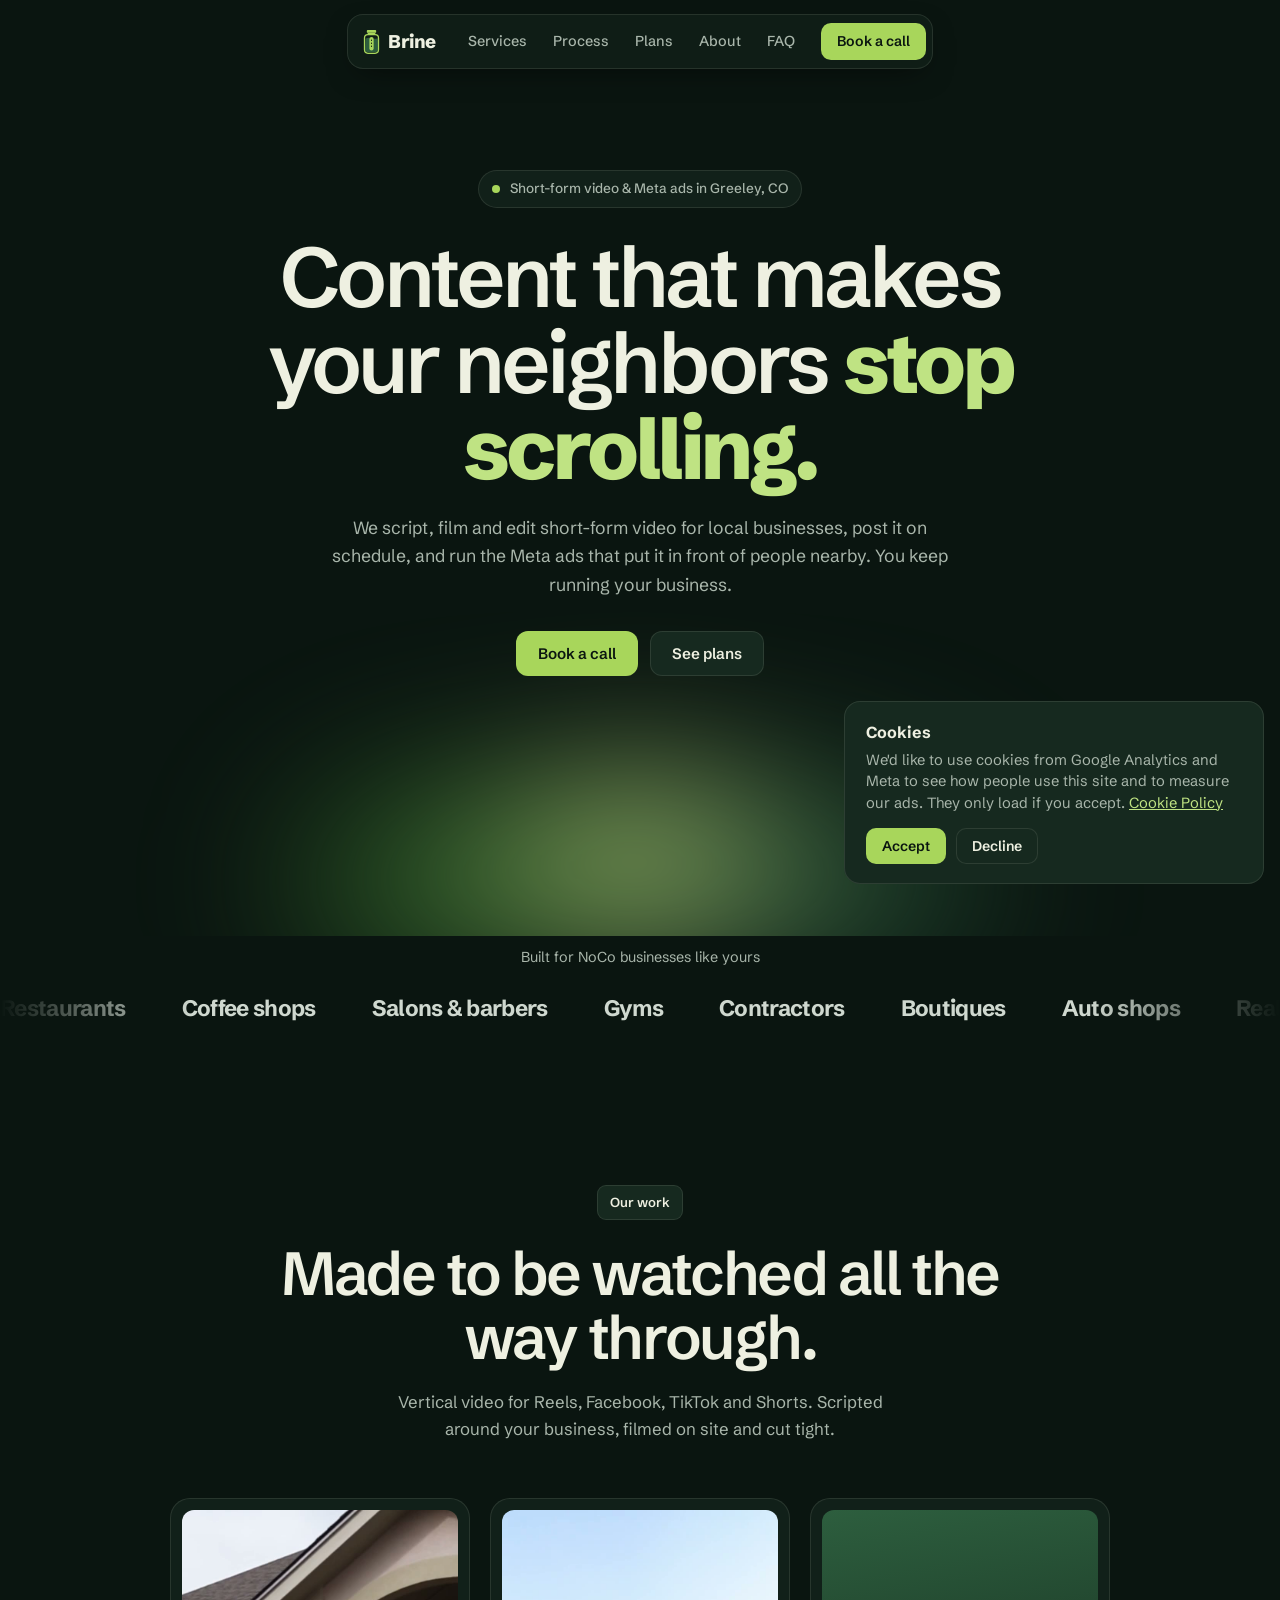
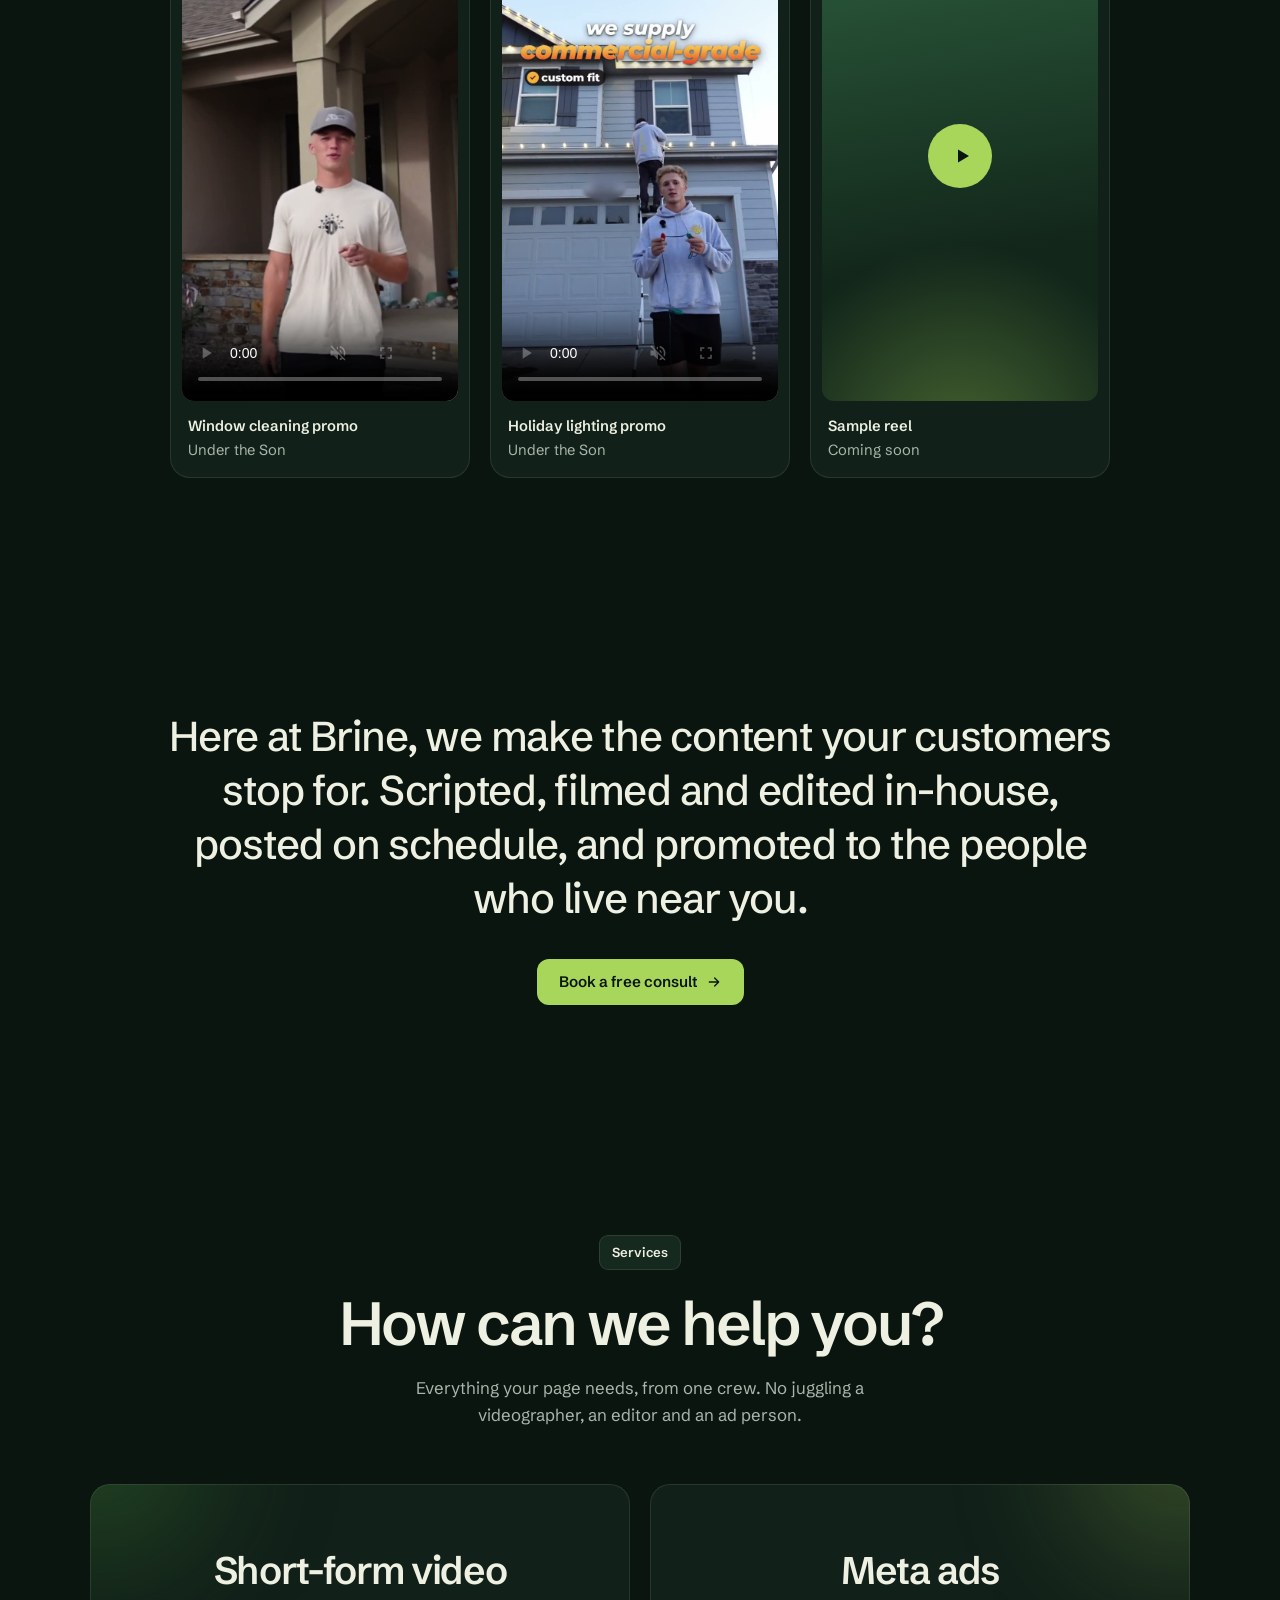
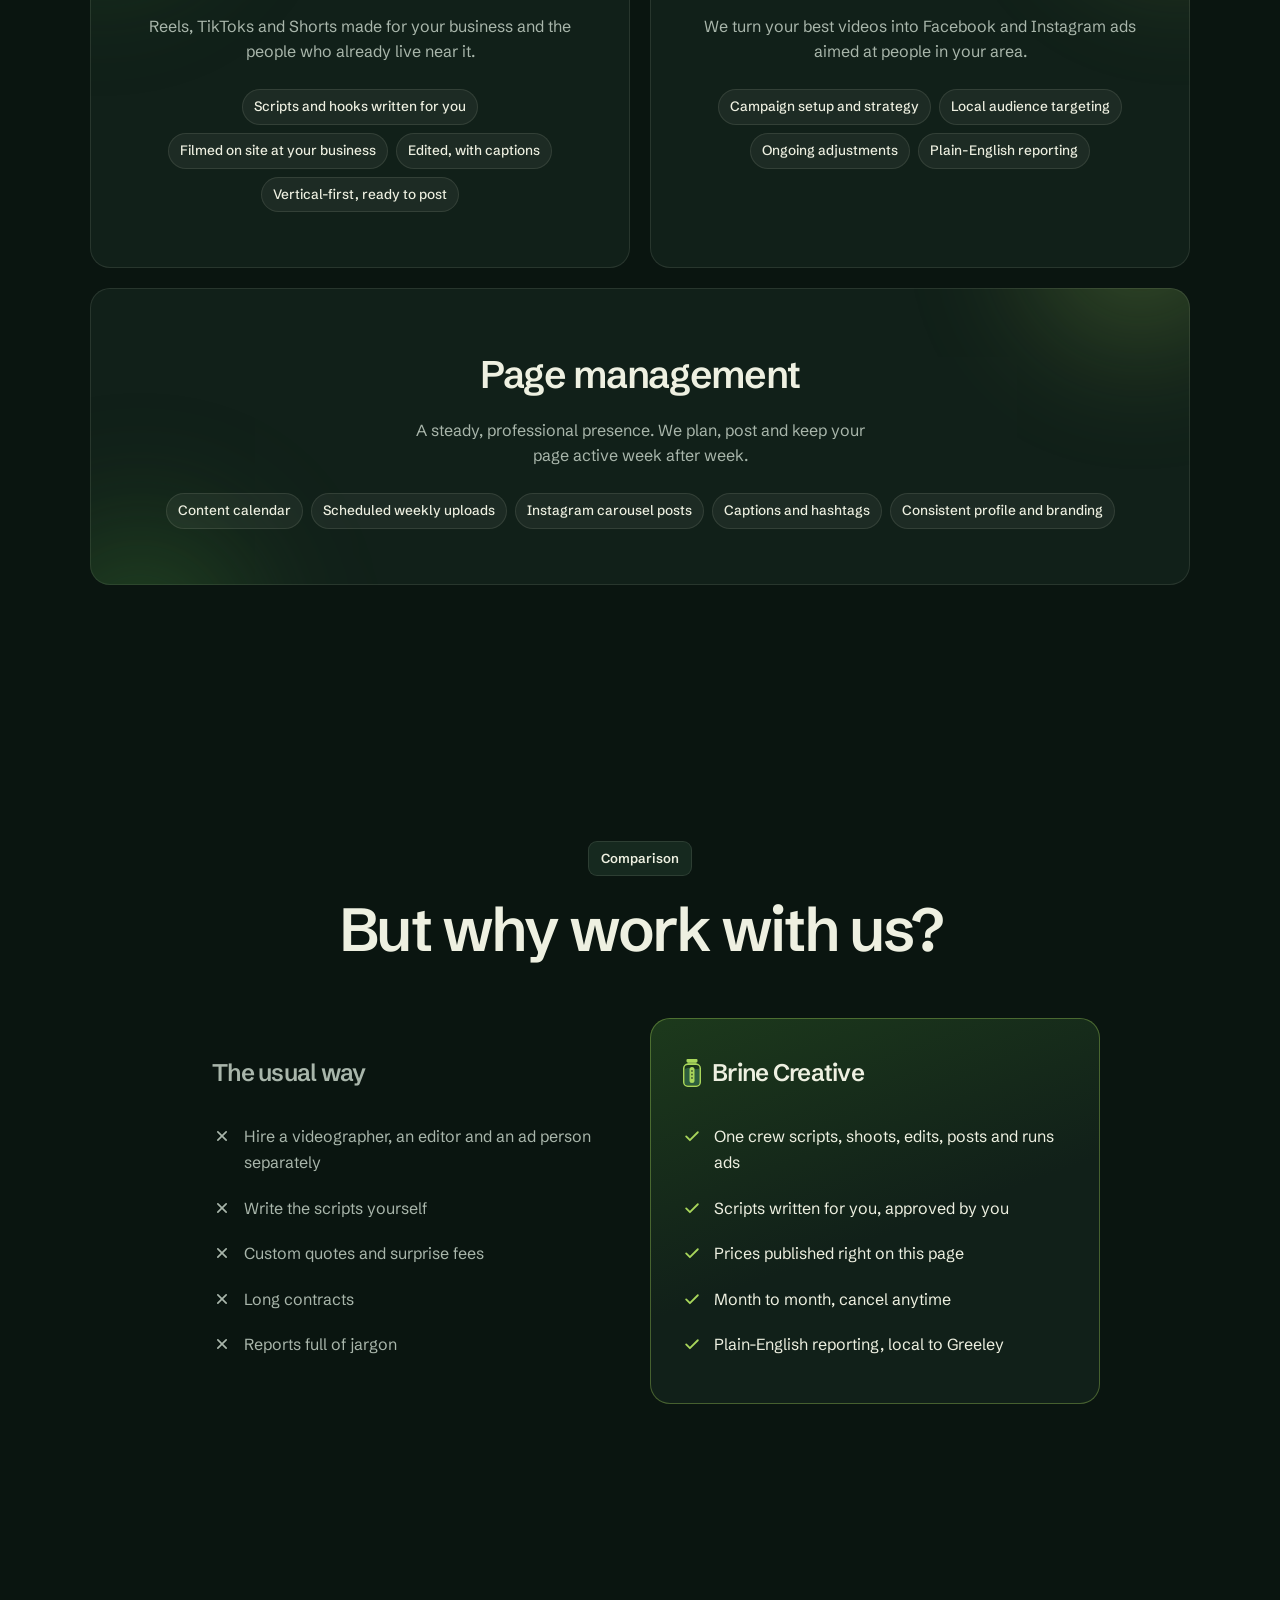
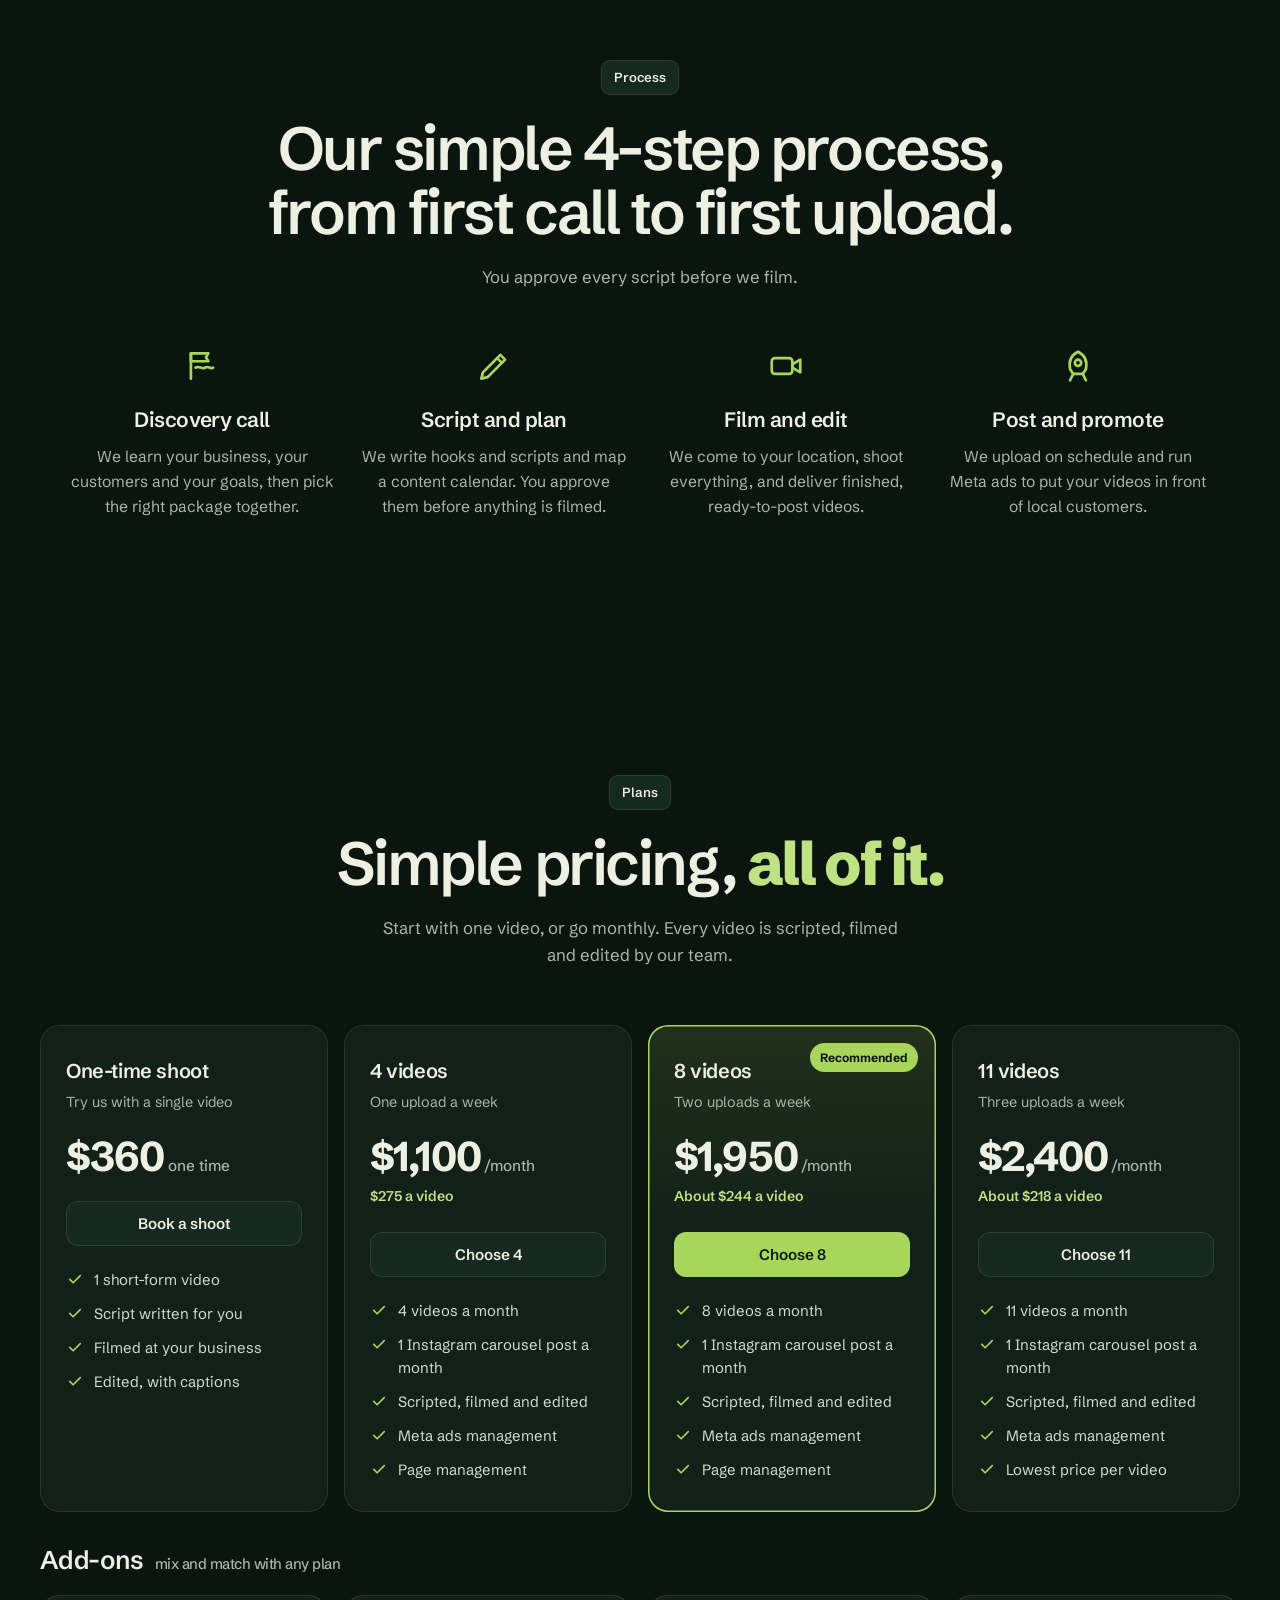
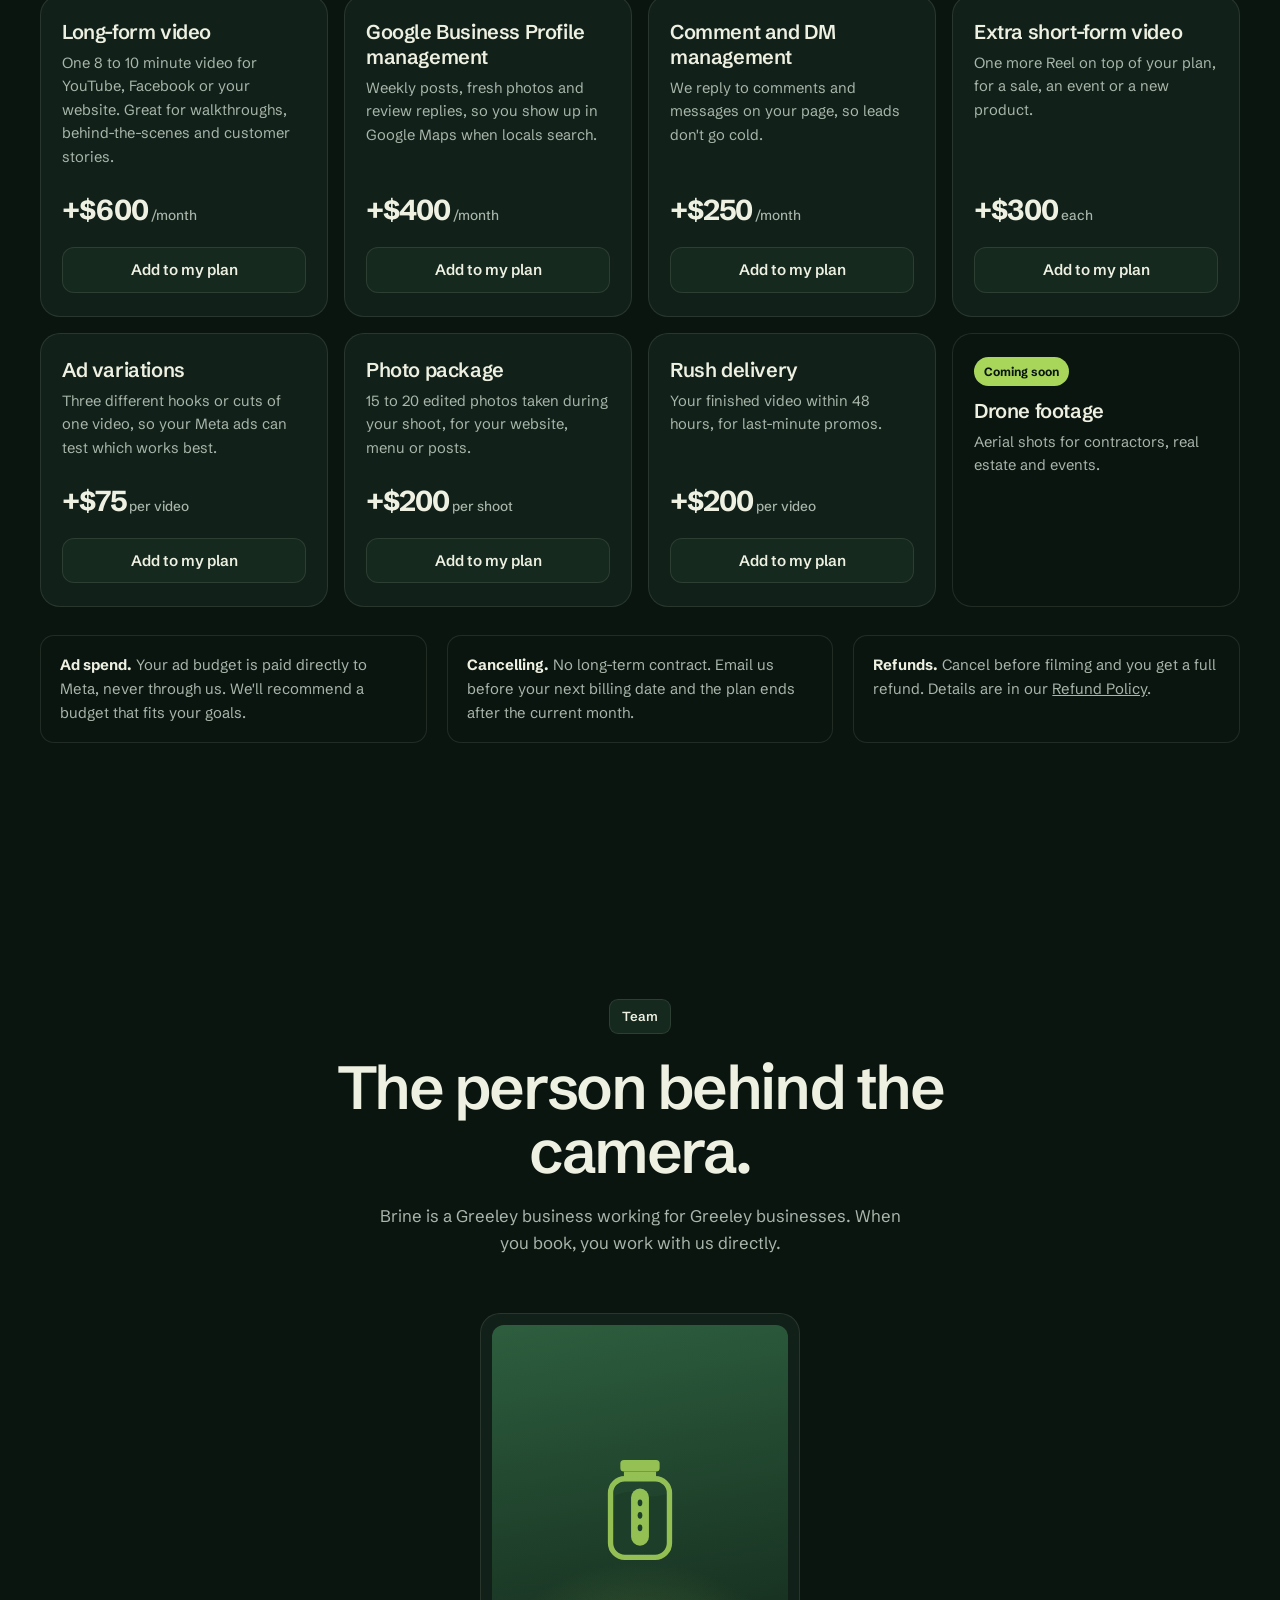
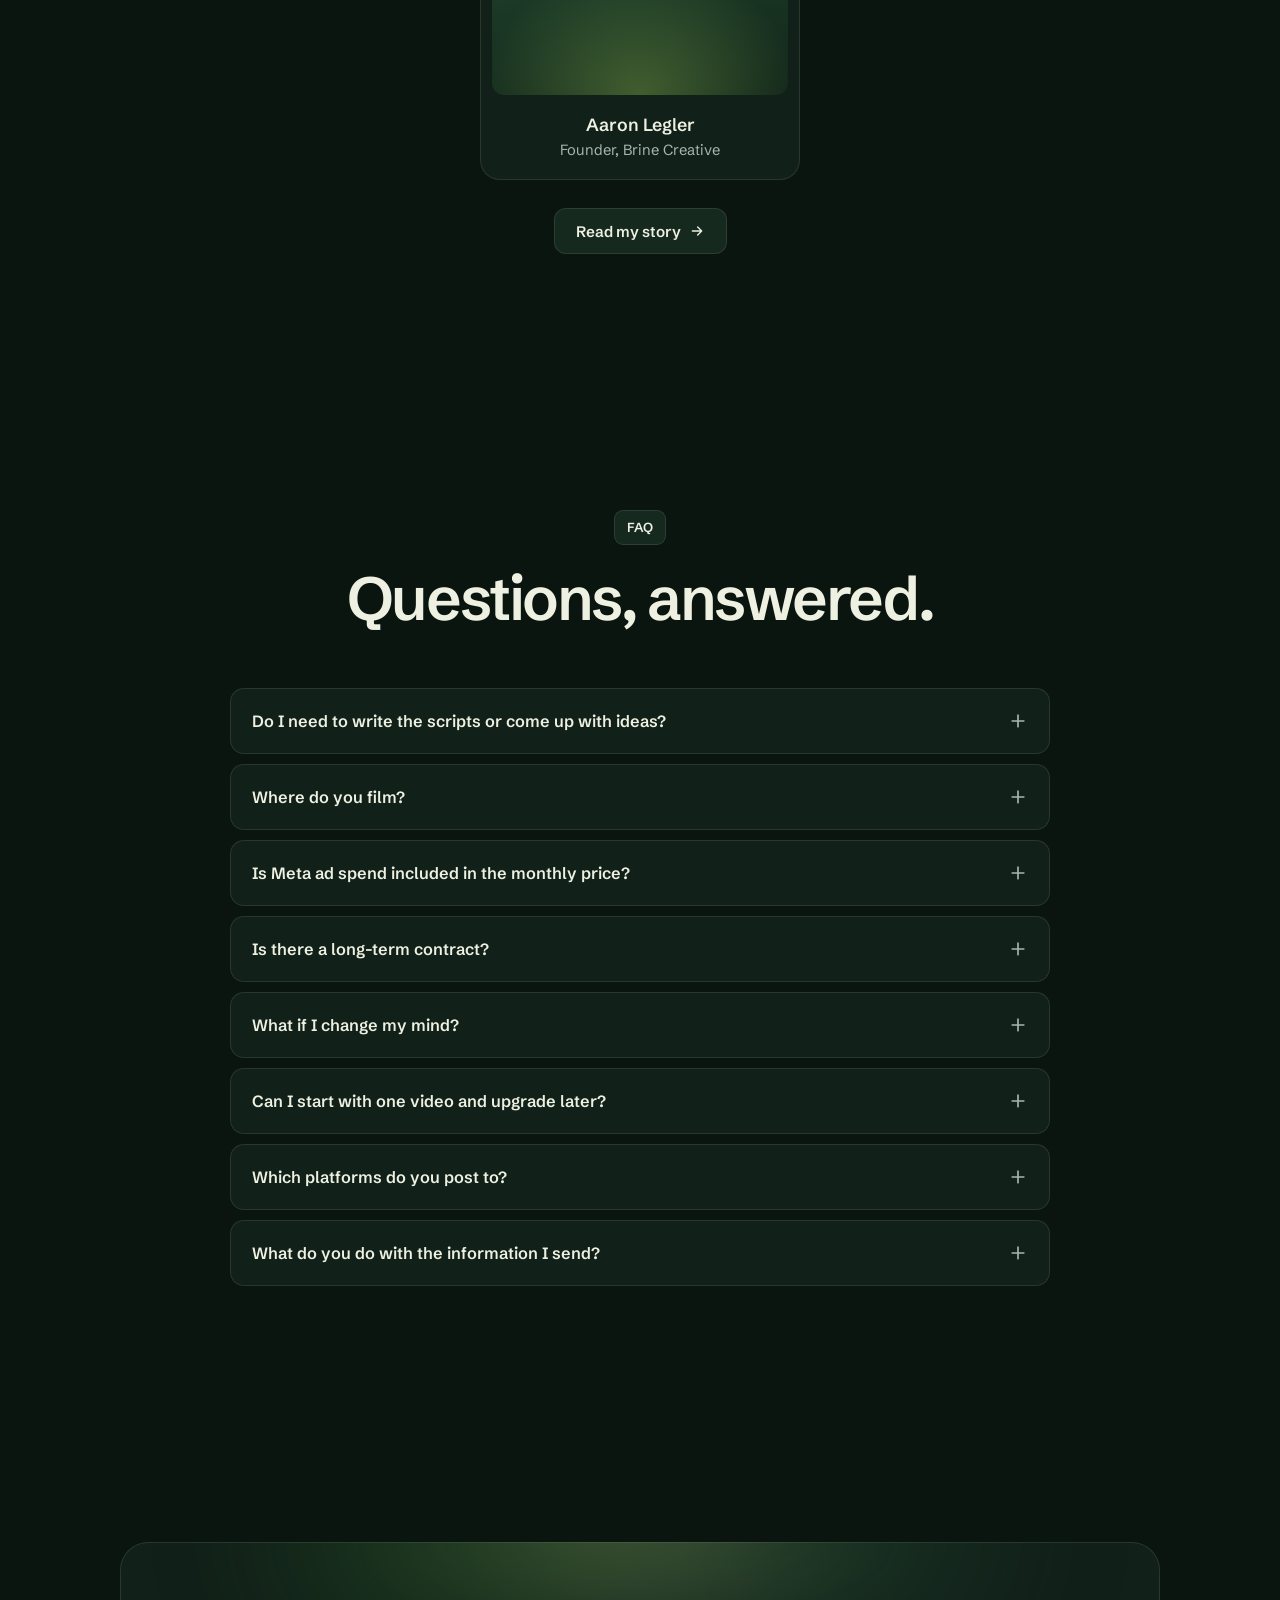
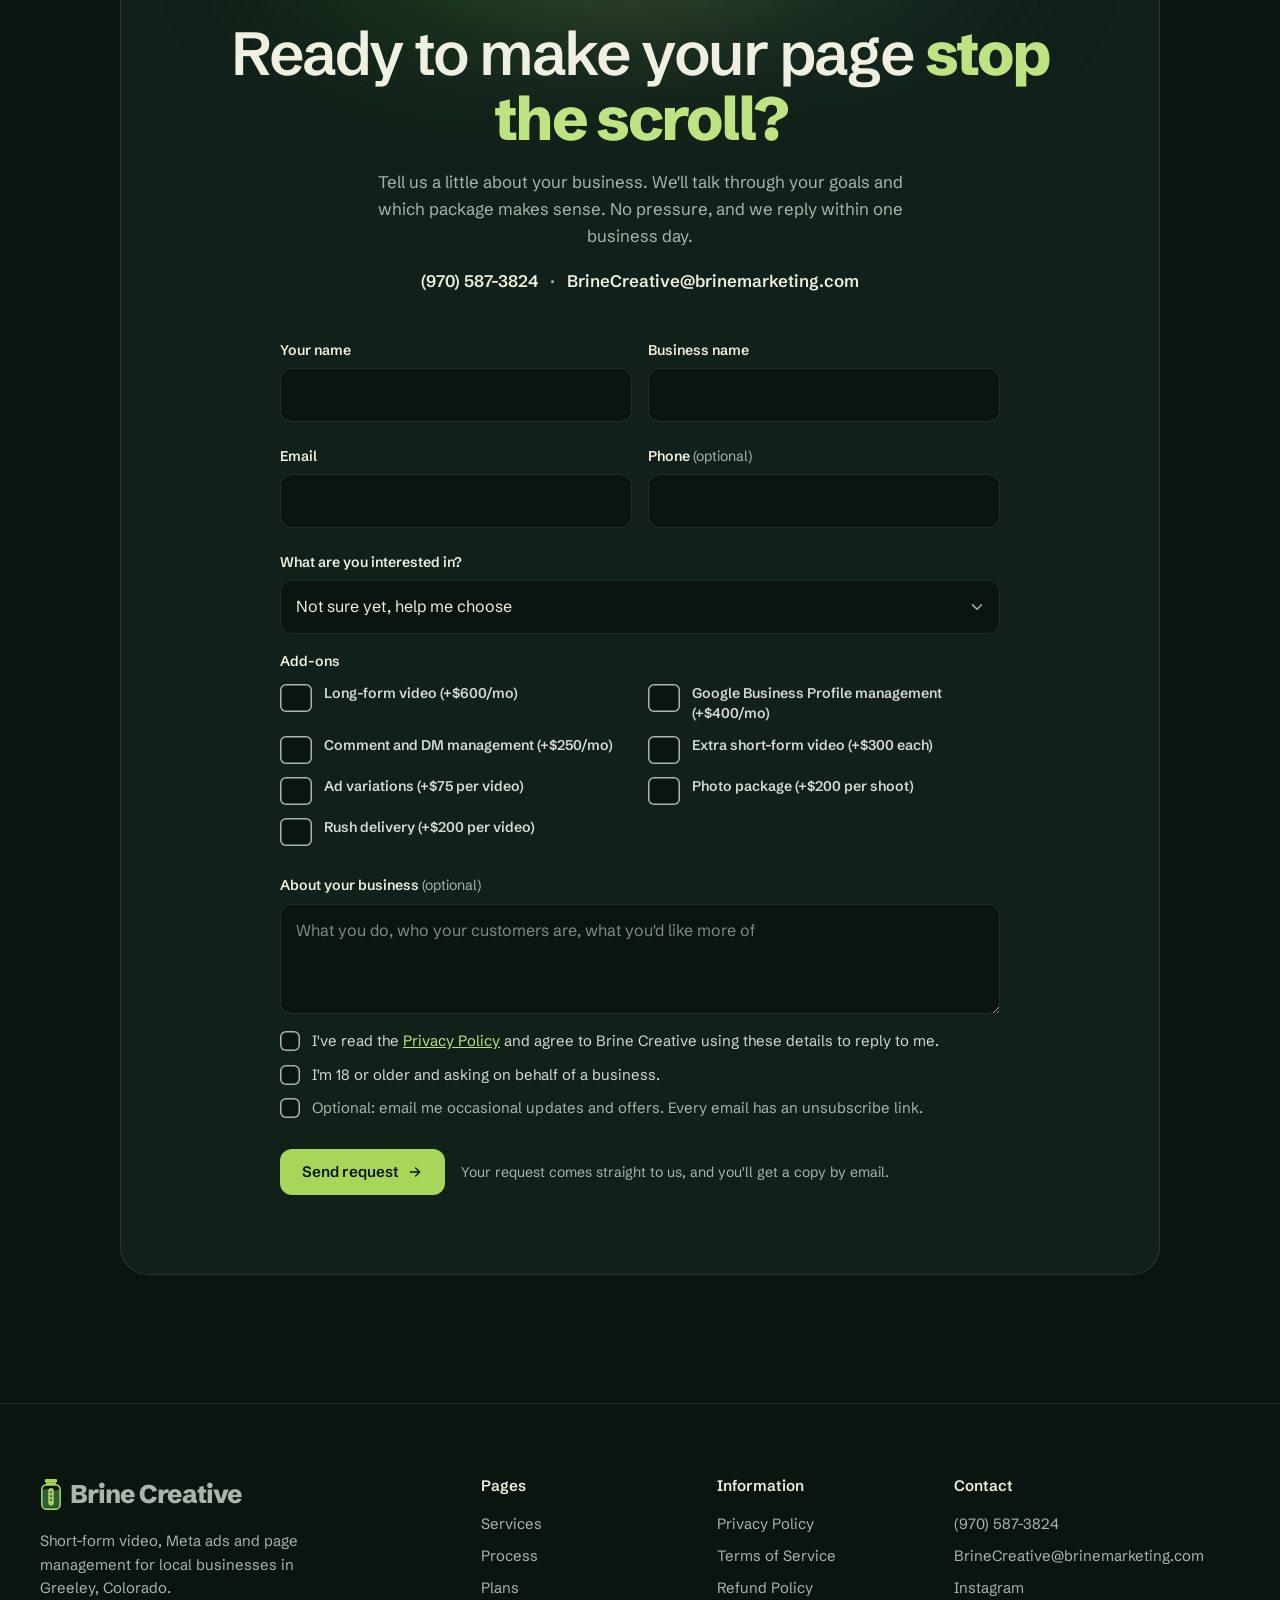
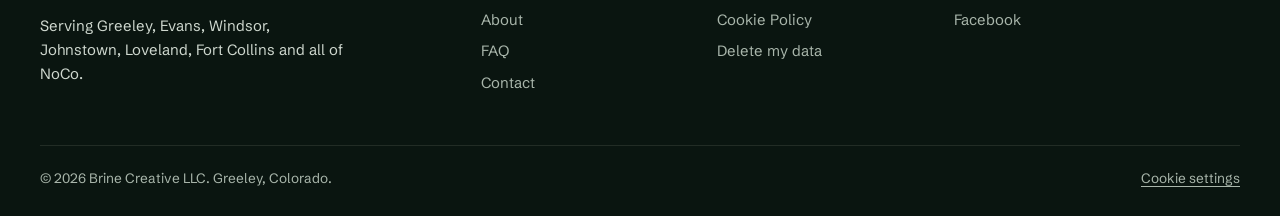
==== commit ca67bb1c: "Add files via upload" ====
--- a/index.html
+++ b/index.html
@@ -1,454 +1,458 @@
-<!DOCTYPE html>
-<html lang="en">
-<head>
-<meta charset="UTF-8">
-<meta name="viewport" content="width=device-width, initial-scale=1">
-<title>Brine Creative | Short-form video and Meta ads in Greeley, CO</title>
-<meta name="description" content="Brine Creative scripts, films and edits short-form video for businesses in Greeley and Northern Colorado, posts it on schedule, and runs the Meta ads. Published prices, month to month.">
-<link rel="canonical" href="https://brinemarketing.com/">
-<meta property="og:url" content="https://brinemarketing.com/">
-<meta property="og:title" content="Brine Creative | Short-form video for Greeley businesses">
-<meta property="og:description" content="Scripted, filmed and edited in-house. Posted on schedule. Promoted with Meta ads. Prices published, month to month.">
-<meta property="og:type" content="website">
-<meta property="og:image" content="https://brinemarketing.com/assets/logo-square.png">
-<meta name="theme-color" content="#0a1510">
-<link rel="icon" href="data:image/svg+xml,<svg xmlns='http://www.w3.org/2000/svg' viewBox='0 0 40 56'><rect x='9' y='0' width='22' height='6' rx='2' fill='%2311241b'/><path d='M6 20 Q14 16 20 19 T35 19 V47 a5 5 0 0 1-5 5 H10 a5 5 0 0 1-5-5 Z' fill='%23a8d65b'/><rect x='3.5' y='10.5' width='33' height='44' rx='8' fill='none' stroke='%2311241b' stroke-width='3'/><rect x='15' y='16' width='10' height='32' rx='5' fill='%2311241b'/></svg>">
-<link rel="apple-touch-icon" href="assets/logo-square.png">
-<link rel="preload" href="assets/fonts/schibsted-grotesk-latin.woff2" as="font" type="font/woff2" crossorigin>
-<link rel="stylesheet" href="home.css?v=21">
-<script type="application/ld+json">
-{"@context":"https://schema.org","@type":"ProfessionalService","name":"Brine Creative","legalName":"Brine Creative LLC",
- "url":"https://brinemarketing.com/","logo":"https://brinemarketing.com/assets/logo-square.png","image":"https://brinemarketing.com/assets/logo-square.png",
- "description":"Short-form video, Meta ads and social media page management for local businesses in Greeley and Northern Colorado.",
- "email":"BrineCreative@brinemarketing.com","telephone":"+1-970-587-3824","priceRange":"$360-$2,400",
- "address":{"@type":"PostalAddress","addressLocality":"Greeley","addressRegion":"CO","addressCountry":"US"},
- "areaServed":[{"@type":"City","name":"Greeley, CO"},{"@type":"City","name":"Evans, CO"},{"@type":"City","name":"Windsor, CO"},{"@type":"City","name":"Johnstown, CO"},{"@type":"City","name":"Loveland, CO"},{"@type":"City","name":"Fort Collins, CO"}],
- "knowsAbout":["Short-form video","Instagram Reels","TikTok","Meta ads","Facebook ads","Social media management"],
- "makesOffer":[
-  {"@type":"Offer","name":"One-Time Video Shoot","price":"360","priceCurrency":"USD"},
-  {"@type":"Offer","name":"4 Video Package (monthly)","price":"1100","priceCurrency":"USD"},
-  {"@type":"Offer","name":"8 Video Package (monthly)","price":"1950","priceCurrency":"USD"},
-  {"@type":"Offer","name":"11 Video Package (monthly)","price":"2400","priceCurrency":"USD"},
-  {"@type":"Offer","name":"Long-form video add-on","price":"600","priceCurrency":"USD"},
-  {"@type":"Offer","name":"Google Business Profile management add-on","price":"400","priceCurrency":"USD"},
-  {"@type":"Offer","name":"Comment and DM management add-on","price":"250","priceCurrency":"USD"},
-  {"@type":"Offer","name":"Extra short-form video add-on","price":"300","priceCurrency":"USD"},
-  {"@type":"Offer","name":"Ad variations add-on","price":"75","priceCurrency":"USD"},
-  {"@type":"Offer","name":"Photo package add-on","price":"200","priceCurrency":"USD"},
-  {"@type":"Offer","name":"Rush delivery add-on","price":"200","priceCurrency":"USD"}],
- "sameAs":["https://www.instagram.com/brinemarketing","https://www.facebook.com/share/1FNeeoioZK/"]}
-</script>
-</head>
-<body>
-<a class="skip" href="#main">Skip to content</a>
-
-<svg width="0" height="0" style="position:absolute" aria-hidden="true" focusable="false">
-  <symbol id="jar" viewBox="0 0 40 56">
-    <rect x="9" y="0" width="22" height="6.5" rx="2" fill="currentColor"/>
-    <rect x="11" y="6.5" width="18" height="3" fill="currentColor"/>
-    <path d="M6 20 Q14 16 20 19 T35 19 V47 a5 5 0 0 1-5 5 H10 a5 5 0 0 1-5-5 Z" fill="var(--jar-liquid,#2d5e3e)"/>
-    <rect x="3.5" y="10.5" width="33" height="44" rx="8" fill="none" stroke="currentColor" stroke-width="3"/>
-    <rect x="15" y="16" width="10" height="32" rx="5" fill="currentColor"/>
-    <ellipse cx="20" cy="24" rx="1.3" ry="1.9" fill="var(--jar-ground,#0a1510)"/>
-    <ellipse cx="20" cy="31" rx="1.3" ry="1.9" fill="var(--jar-ground,#0a1510)"/>
-    <ellipse cx="20" cy="38" rx="1.3" ry="1.9" fill="var(--jar-ground,#0a1510)"/>
-  </symbol>
-  <symbol id="plus" viewBox="0 0 24 24"><path d="M12 5v14M5 12h14" fill="none" stroke="currentColor" stroke-width="2" stroke-linecap="round"/></symbol>
-  <symbol id="arrow" viewBox="0 0 24 24"><path d="M5 12h14M13 6l6 6-6 6" fill="none" stroke="currentColor" stroke-width="2" stroke-linecap="round" stroke-linejoin="round"/></symbol>
-  <symbol id="check" viewBox="0 0 24 24"><path d="M5 12.5l4.5 4.5L19 7.5" fill="none" stroke="currentColor" stroke-width="2.2" stroke-linecap="round" stroke-linejoin="round"/></symbol>
-  <symbol id="x" viewBox="0 0 24 24"><path d="M7 7l10 10M17 7L7 17" fill="none" stroke="currentColor" stroke-width="2" stroke-linecap="round"/></symbol>
-  <symbol id="play" viewBox="0 0 24 24"><path d="M8 5.5v13l11-6.5z" fill="currentColor"/></symbol>
-  <symbol id="i-phone" viewBox="0 0 24 24"><g fill="none" stroke="currentColor" stroke-width="1.7" stroke-linecap="round" stroke-linejoin="round"><path d="M5 4h11l-1.5 2.5L16 9H5z"/><path d="M5 4v16"/><path d="M8 13c2-1.5 4 1.5 6 0s4 1.5 5 0"/></g></symbol>
-  <symbol id="i-pen" viewBox="0 0 24 24"><g fill="none" stroke="currentColor" stroke-width="1.7" stroke-linecap="round" stroke-linejoin="round"><path d="M4 20l4-1 11-11-3-3L5 16z"/><path d="M14 7l3 3"/></g></symbol>
-  <symbol id="i-cam" viewBox="0 0 24 24"><g fill="none" stroke="currentColor" stroke-width="1.7" stroke-linejoin="round"><rect x="3" y="7" width="13" height="10" rx="2"/><path d="M16 11l5-3v8l-5-3z"/></g></symbol>
-  <symbol id="i-rocket" viewBox="0 0 24 24"><g fill="none" stroke="currentColor" stroke-width="1.7" stroke-linecap="round" stroke-linejoin="round"><path d="M12 3c4 2 6 6 5 11l-2 3H9l-2-3C6 9 8 5 12 3z"/><circle cx="12" cy="10" r="2"/><path d="M9 17l-2 4M15 17l2 4"/></g></symbol>
-</svg>
-
-<header class="top">
-  <nav class="pill" aria-label="Main">
-    <a class="brand" href="index.html" aria-label="Brine Creative, home"><svg aria-hidden="true"><use href="#jar"/></svg><span aria-hidden="true">Brine</span></a>
-    <div class="links" id="site-nav">
-      <a href="#services">Services</a>
-      <a href="#process">Process</a>
-      <a href="#plans">Plans</a>
-      <a href="about.html">About</a>
-      <a href="#faq">FAQ</a>
-    </div>
-    <a class="btn btn-lime btn-sm" href="#contact">Book a call</a>
-    <button class="menu-btn" type="button" aria-expanded="false" aria-controls="site-nav">Menu</button>
-  </nav>
-</header>
-
-<main id="main">
-
-  <!-- HERO -->
-  <section class="hero" aria-labelledby="hero-title">
-    <p class="badge"><span class="dot"></span>Short-form video &amp; Meta ads in Greeley, CO</p>
-    <h1 id="hero-title">Content that makes your neighbors <strong class="hl">stop scrolling.</strong></h1>
-    <p class="lead">We script, film and edit short-form video for local businesses, post it on schedule, and run the Meta ads that put it in front of people nearby. You keep running your business.</p>
-    <div class="cta-row">
-      <a class="btn btn-lime" href="#contact">Book a call</a>
-      <a class="btn btn-dark" href="#plans">See plans</a>
-    </div>
-    <div class="glow" aria-hidden="true"></div>
-  </section>
-
-  <!-- WHO WE WORK WITH (logo strip in the template) -->
-  <section class="strip" aria-label="Who we work with">
-    <p>Built for NoCo businesses like yours</p>
-    <div class="marquee" aria-hidden="true">
-      <div class="marquee-track">
-        <span>Restaurants</span><span>Coffee shops</span><span>Salons &amp; barbers</span><span>Gyms</span><span>Contractors</span><span>Boutiques</span><span>Auto shops</span><span>Real estate</span>
-        <span>Restaurants</span><span>Coffee shops</span><span>Salons &amp; barbers</span><span>Gyms</span><span>Contractors</span><span>Boutiques</span><span>Auto shops</span><span>Real estate</span>
-      </div>
-    </div>
-    <p class="sr-only">Restaurants, coffee shops, salons and barbers, gyms, contractors, boutiques, auto shops and real estate.</p>
-  </section>
-
-  <!-- OUR WORK (video testimonials in the template) -->
-  <section class="sec" id="work" aria-labelledby="work-title">
-    <div class="head">
-      <p class="tag">Our work</p>
-      <h2 id="work-title">Made to be watched all the way through.</h2>
-      <p>Vertical video for Reels, Facebook, TikTok and Shorts. Scripted around your business, filmed on site and cut tight.</p>
-    </div>
-    <div class="reels">
-      <!-- To add a real video, replace the inner .reel-ph with:
-           <video src="assets/work/reel-3.mp4" poster="assets/work/reel-3.jpg" controls playsinline preload="none"></video> -->
-      <figure class="reel"><video src="assets/work/reel-1.mp4" poster="assets/work/reel-1.jpg" controls muted loop playsinline preload="metadata" aria-label="Window cleaning promo for Under the Son"></video><figcaption><b>Window cleaning promo</b>Under the Son</figcaption></figure>
-      <figure class="reel"><video src="assets/work/reel-2.mp4" poster="assets/work/reel-2.jpg" controls muted loop playsinline preload="metadata" aria-label="Holiday lighting promo for Under the Son"></video><figcaption><b>Holiday lighting promo</b>Under the Son</figcaption></figure>
-      <figure class="reel"><div class="reel-ph"><svg class="reel-play"><use href="#play"/></svg></div><figcaption><b>Sample reel</b>Coming soon</figcaption></figure>
-    </div>
-  </section>
-
-  <!-- STATEMENT -->
-  <section class="statement" aria-label="About Brine Creative">
-    <p>Here at Brine, we make the content your customers stop for. Scripted, filmed and edited in-house, posted on schedule, and promoted to the people who live near you.</p>
-    <a class="btn btn-lime" href="#contact">Book a free consult <svg aria-hidden="true"><use href="#arrow"/></svg></a>
-  </section>
-
-  <!-- SERVICES -->
-  <section class="sec" id="services" aria-labelledby="services-title">
-    <div class="head">
-      <p class="tag">Services</p>
-      <h2 id="services-title">How can we help you?</h2>
-      <p>Everything your page needs, from one crew. No juggling a videographer, an editor and an ad person.</p>
-    </div>
-    <div class="svc">
-      <article class="card g-tl">
-        <h3>Short-form video</h3>
-        <p>Reels, TikToks and Shorts made for your business and the people who already live near it.</p>
-        <ul><li>Scripts and hooks written for you</li><li>Filmed on site at your business</li><li>Edited, with captions</li><li>Vertical-first, ready to post</li></ul>
-      </article>
-      <article class="card g-tr">
-        <h3>Meta ads</h3>
-        <p>We turn your best videos into Facebook and Instagram ads aimed at people in your area.</p>
-        <ul><li>Campaign setup and strategy</li><li>Local audience targeting</li><li>Ongoing adjustments</li><li>Plain-English reporting</li></ul>
-      </article>
-      <article class="card wide g-bl">
-        <h3>Page management</h3>
-        <p>A steady, professional presence. We plan, post and keep your page active week after week.</p>
-        <ul><li>Content calendar</li><li>Scheduled weekly uploads</li><li>Instagram carousel posts</li><li>Captions and hashtags</li><li>Consistent profile and branding</li></ul>
-      </article>
-    </div>
-  </section>
-
-  <!-- COMPARISON -->
-  <section class="sec" id="why" aria-labelledby="why-title">
-    <div class="head">
-      <p class="tag">Comparison</p>
-      <h2 id="why-title">But why work with us?</h2>
-    </div>
-    <div class="compare">
-      <div class="col them">
-        <h3>The usual way</h3>
-        <ul>
-          <li><svg><use href="#x"/></svg>Hire a videographer, an editor and an ad person separately</li>
-          <li><svg><use href="#x"/></svg>Write the scripts yourself</li>
-          <li><svg><use href="#x"/></svg>Custom quotes and surprise fees</li>
-          <li><svg><use href="#x"/></svg>Long contracts</li>
-          <li><svg><use href="#x"/></svg>Reports full of jargon</li>
-        </ul>
-      </div>
-      <div class="col us">
-        <h3><svg class="us-jar" aria-hidden="true"><use href="#jar"/></svg>Brine Creative</h3>
-        <ul>
-          <li><svg><use href="#check"/></svg>One crew scripts, shoots, edits, posts and runs ads</li>
-          <li><svg><use href="#check"/></svg>Scripts written for you, approved by you</li>
-          <li><svg><use href="#check"/></svg>Prices published right on this page</li>
-          <li><svg><use href="#check"/></svg>Month to month, cancel anytime</li>
-          <li><svg><use href="#check"/></svg>Plain-English reporting, local to Greeley</li>
-        </ul>
-      </div>
-    </div>
-  </section>
-
-  <!-- PROCESS -->
-  <section class="sec" id="process" aria-labelledby="process-title">
-    <div class="head">
-      <p class="tag">Process</p>
-      <h2 id="process-title">Our simple 4-step process, from first call to first upload.</h2>
-      <p>You approve every script before we film.</p>
-    </div>
-    <ol class="steps">
-      <li><span class="ico"><svg><use href="#i-phone"/></svg></span><h3>Discovery call</h3><p>We learn your business, your customers and your goals, then pick the right package together.</p></li>
-      <li><span class="ico"><svg><use href="#i-pen"/></svg></span><h3>Script and plan</h3><p>We write hooks and scripts and map a content calendar. You approve them before anything is filmed.</p></li>
-      <li><span class="ico"><svg><use href="#i-cam"/></svg></span><h3>Film and edit</h3><p>We come to your location, shoot everything, and deliver finished, ready-to-post videos.</p></li>
-      <li><span class="ico"><svg><use href="#i-rocket"/></svg></span><h3>Post and promote</h3><p>We upload on schedule and run Meta ads to put your videos in front of local customers.</p></li>
-    </ol>
-  </section>
-
-  <!-- PLANS -->
-  <section class="sec" id="plans" aria-labelledby="plans-title">
-    <div class="head">
-      <p class="tag">Plans</p>
-      <h2 id="plans-title">Simple pricing, <strong class="hl">all of it.</strong></h2>
-      <p>Start with one video, or go monthly. Every video is scripted, filmed and edited by our team.</p>
-    </div>
-    <div class="plans">
-      <article class="plan">
-        <h3>One-time shoot</h3>
-        <p class="sub">Try us with a single video</p>
-        <p class="price">$360<small> one time</small></p>
-        <a class="btn btn-dark" href="#contact" data-package="One-Time Video Shoot ($360)">Book a shoot</a>
-        <ul><li><svg><use href="#check"/></svg>1 short-form video</li><li><svg><use href="#check"/></svg>Script written for you</li><li><svg><use href="#check"/></svg>Filmed at your business</li><li><svg><use href="#check"/></svg>Edited, with captions</li></ul>
-      </article>
-      <article class="plan">
-        <h3>4 videos</h3>
-        <p class="sub">One upload a week</p>
-        <p class="price">$1,100<small> /month</small></p>
-        <p class="per">$275 a video</p>
-        <a class="btn btn-dark" href="#contact" data-package="4 Video Package ($1,100/mo)">Choose 4</a>
-        <ul><li><svg><use href="#check"/></svg>4 videos a month</li><li><svg><use href="#check"/></svg>1 Instagram carousel post a month</li><li><svg><use href="#check"/></svg>Scripted, filmed and edited</li><li><svg><use href="#check"/></svg>Meta ads management</li><li><svg><use href="#check"/></svg>Page management</li></ul>
-      </article>
-      <article class="plan hot">
-        <p class="flag">Recommended</p>
-        <h3>8 videos</h3>
-        <p class="sub">Two uploads a week</p>
-        <p class="price">$1,950<small> /month</small></p>
-        <p class="per">About $244 a video</p>
-        <a class="btn btn-lime" href="#contact" data-package="8 Video Package ($1,950/mo)">Choose 8</a>
-        <ul><li><svg><use href="#check"/></svg>8 videos a month</li><li><svg><use href="#check"/></svg>1 Instagram carousel post a month</li><li><svg><use href="#check"/></svg>Scripted, filmed and edited</li><li><svg><use href="#check"/></svg>Meta ads management</li><li><svg><use href="#check"/></svg>Page management</li></ul>
-      </article>
-      <article class="plan">
-        <h3>11 videos</h3>
-        <p class="sub">Three uploads a week</p>
-        <p class="price">$2,400<small> /month</small></p>
-        <p class="per">About $218 a video</p>
-        <a class="btn btn-dark" href="#contact" data-package="11 Video Package ($2,400/mo)">Choose 11</a>
-        <ul><li><svg><use href="#check"/></svg>11 videos a month</li><li><svg><use href="#check"/></svg>1 Instagram carousel post a month</li><li><svg><use href="#check"/></svg>Scripted, filmed and edited</li><li><svg><use href="#check"/></svg>Meta ads management</li><li><svg><use href="#check"/></svg>Lowest price per video</li></ul>
-      </article>
-    </div>
-    <div class="addons">
-      <h3 class="addons-title">Add-ons <span>mix and match with any plan</span></h3>
-      <div class="addon-grid">
-      <article class="addon">
-        <h4>Long-form video</h4>
-        <p class="addon-desc">One 8 to 10 minute video for YouTube, Facebook or your website. Great for walkthroughs, behind-the-scenes and customer stories.</p>
-        <p class="addon-price">+$600<small> /month</small></p>
-        <a class="btn btn-dark" href="#contact" data-addon="f-addon-longform">Add to my plan</a>
-      </article>
-      <article class="addon">
-        <h4>Google Business Profile management</h4>
-        <p class="addon-desc">Weekly posts, fresh photos and review replies, so you show up in Google Maps when locals search.</p>
-        <p class="addon-price">+$400<small> /month</small></p>
-        <a class="btn btn-dark" href="#contact" data-addon="f-addon-gbp">Add to my plan</a>
-      </article>
-      <article class="addon">
-        <h4>Comment and DM management</h4>
-        <p class="addon-desc">We reply to comments and messages on your page, so leads don't go cold.</p>
-        <p class="addon-price">+$250<small> /month</small></p>
-        <a class="btn btn-dark" href="#contact" data-addon="f-addon-dm">Add to my plan</a>
-      </article>
-      <article class="addon">
-        <h4>Extra short-form video</h4>
-        <p class="addon-desc">One more Reel on top of your plan, for a sale, an event or a new product.</p>
-        <p class="addon-price">+$300<small> each</small></p>
-        <a class="btn btn-dark" href="#contact" data-addon="f-addon-extra">Add to my plan</a>
-      </article>
-      <article class="addon">
-        <h4>Ad variations</h4>
-        <p class="addon-desc">Three different hooks or cuts of one video, so your Meta ads can test which works best.</p>
-        <p class="addon-price">+$75<small> per video</small></p>
-        <a class="btn btn-dark" href="#contact" data-addon="f-addon-variations">Add to my plan</a>
-      </article>
-      <article class="addon">
-        <h4>Photo package</h4>
-        <p class="addon-desc">15 to 20 edited photos taken during your shoot, for your website, menu or posts.</p>
-        <p class="addon-price">+$200<small> per shoot</small></p>
-        <a class="btn btn-dark" href="#contact" data-addon="f-addon-photos">Add to my plan</a>
-      </article>
-      <article class="addon">
-        <h4>Rush delivery</h4>
-        <p class="addon-desc">Your finished video within 48 hours, for last-minute promos.</p>
-        <p class="addon-price">+$200<small> per video</small></p>
-        <a class="btn btn-dark" href="#contact" data-addon="f-addon-rush">Add to my plan</a>
-      </article>
-      <article class="addon soon">
-        <p class="soon-tag">Coming soon</p>
-        <h4>Drone footage</h4>
-        <p class="addon-desc">Aerial shots for contractors, real estate and events.</p>
-      </article>
-      </div>
-    </div>
-    <div class="notes">
-      <p><b>Ad spend.</b> Your ad budget is paid directly to Meta, never through us. We'll recommend a budget that fits your goals.</p>
-      <p><b>Cancelling.</b> No long-term contract. Email us before your next billing date and the plan ends after the current month.</p>
-      <p><b>Refunds.</b> Cancel before filming and you get a full refund. Details are in our <a href="refunds.html">Refund Policy</a>.</p>
-    </div>
-  </section>
-
-  <!-- FOUNDER (team in the template) -->
-  <section class="sec" id="team" aria-labelledby="team-title">
-    <div class="head">
-      <p class="tag">Team</p>
-      <h2 id="team-title">The person behind the camera.</h2>
-      <p>Brine is a Greeley business working for Greeley businesses. When you book, you work with us directly.</p>
-    </div>
-    <figure class="founder">
-      <!-- To add a photo, replace .founder-ph with: <img src="assets/team/aaron.jpg" alt="Aaron Legler, founder of Brine Creative"> -->
-      <div class="founder-ph" aria-hidden="true"><svg><use href="#jar"/></svg></div>
-      <figcaption><b>Aaron Legler</b>Founder, Brine Creative</figcaption>
-    </figure>
-    <p class="team-more"><a class="btn btn-dark" href="about.html">Read my story <svg aria-hidden="true"><use href="#arrow"/></svg></a></p>
-  </section>
-
-  <!-- FAQ -->
-  <section class="sec" id="faq" aria-labelledby="faq-title">
-    <div class="head">
-      <p class="tag">FAQ</p>
-      <h2 id="faq-title">Questions, answered.</h2>
-    </div>
-    <div class="faq">
-      <details><summary>Do I need to write the scripts or come up with ideas?<svg aria-hidden="true"><use href="#plus"/></svg></summary>
-        <div class="ans"><p>No. Every package includes scripting. We learn your business and write hooks and scripts for you. You approve them before we film.</p></div></details>
-      <details><summary>Where do you film?<svg aria-hidden="true"><use href="#plus"/></svg></summary>
-        <div class="ans"><p>We come to you, anywhere in Greeley, Evans, Windsor, Johnstown, Loveland, Fort Collins and the rest of Northern Colorado. Most shoots happen at your business, so the content looks like the place your customers will actually visit.</p></div></details>
-      <details><summary>Is Meta ad spend included in the monthly price?<svg aria-hidden="true"><use href="#plus"/></svg></summary>
-        <div class="ans"><p>No. Package pricing covers our strategy, setup and management of your Meta ads. The ad budget itself is paid directly to Meta, and we'll recommend an amount that fits your goals before anything runs.</p></div></details>
-      <details><summary>Is there a long-term contract?<svg aria-hidden="true"><use href="#plus"/></svg></summary>
-        <div class="ans"><p>No. Monthly plans renew month to month. To cancel, email us before your next billing date. The full terms are in our <a href="terms.html">Terms of Service</a>.</p></div></details>
-      <details><summary>What if I change my mind?<svg aria-hidden="true"><use href="#plus"/></svg></summary>
-        <div class="ans"><p>If you cancel before filming, you get a full refund. Once filming has happened, that work isn't refundable. Monthly plans can be cancelled before the next billing date; the current month isn't refunded. See the <a href="refunds.html">Refund Policy</a>.</p></div></details>
-      <details><summary>Can I start with one video and upgrade later?<svg aria-hidden="true"><use href="#plus"/></svg></summary>
-        <div class="ans"><p>Yes. The one-time shoot is a good way to see our work, and you can move to a monthly plan whenever you're ready.</p></div></details>
-      <details><summary>Which platforms do you post to?<svg aria-hidden="true"><use href="#plus"/></svg></summary>
-        <div class="ans"><p>Our videos are made for Instagram Reels and Facebook, and they work on TikTok and YouTube Shorts too. We'll recommend the best mix for your customers.</p></div></details>
-      <details><summary>What do you do with the information I send?<svg aria-hidden="true"><use href="#plus"/></svg></summary>
-        <div class="ans"><p>We use it only to reply to you and plan your project. The form below just emails your request to us (and a copy to you). Analytics and ad cookies only load if you accept them. You can ask us to delete your information at any time. See the <a href="privacy.html">Privacy Policy</a>.</p></div></details>
-    </div>
-  </section>
-
-  <!-- CTA + FORM -->
-  <section class="sec" id="contact" aria-labelledby="contact-title">
-    <div class="cta-box">
-      <div class="glow small" aria-hidden="true"></div>
-      <h2 id="contact-title">Ready to make your page <strong class="hl">stop the scroll?</strong></h2>
-      <p>Tell us a little about your business. We'll talk through your goals and which package makes sense. No pressure, and we reply within one business day.</p>
-      <p class="direct"><a href="tel:+19705873824">(970) 587-3824</a><span>&middot;</span><a href="mailto:BrineCreative@brinemarketing.com">BrineCreative@brinemarketing.com</a></p>
-
-      <form class="book" id="book-form" action="https://formsubmit.co/BrineCreative@brinemarketing.com" method="POST" novalidate aria-describedby="form-privacy-note">
-        <input type="hidden" name="_template" value="table">
-        <input type="hidden" name="_captcha" value="false">
-        <div class="row2">
-          <div class="field">
-            <label for="f-name">Your name</label>
-            <input id="f-name" name="name" type="text" autocomplete="name" required aria-describedby="f-name-err">
-            <span class="err" id="f-name-err" aria-live="polite"></span>
-          </div>
-          <div class="field">
-            <label for="f-business">Business name</label>
-            <input id="f-business" name="business" type="text" autocomplete="organization" required aria-describedby="f-business-err">
-            <span class="err" id="f-business-err" aria-live="polite"></span>
-          </div>
-        </div>
-        <div class="row2">
-          <div class="field">
-            <label for="f-email">Email</label>
-            <input id="f-email" name="email" type="email" autocomplete="email" required aria-describedby="f-email-err">
-            <span class="err" id="f-email-err" aria-live="polite"></span>
-          </div>
-          <div class="field">
-            <label for="f-phone">Phone <span class="hint">(optional)</span></label>
-            <input id="f-phone" name="phone" type="tel" autocomplete="tel">
-          </div>
-        </div>
-        <div class="field">
-          <label for="f-package">What are you interested in?</label>
-          <select id="f-package" name="package">
-            <option>Not sure yet, help me choose</option>
-            <option>One-Time Video Shoot ($360)</option>
-            <option>4 Video Package ($1,100/mo)</option>
-            <option>8 Video Package ($1,950/mo)</option>
-            <option>11 Video Package ($2,400/mo)</option>
-          </select>
-        </div>
-        <fieldset class="field addon-pick">
-          <legend>Add-ons</legend>
-          <div class="addon-checks">
-          <label class="consent"><input type="checkbox" id="f-addon-longform" name="addon_longform" value="Long-form video (+$600/mo)"><span>Long-form video (+$600/mo)</span></label>
-          <label class="consent"><input type="checkbox" id="f-addon-gbp" name="addon_gbp" value="Google Business Profile management (+$400/mo)"><span>Google Business Profile management (+$400/mo)</span></label>
-          <label class="consent"><input type="checkbox" id="f-addon-dm" name="addon_dm" value="Comment and DM management (+$250/mo)"><span>Comment and DM management (+$250/mo)</span></label>
-          <label class="consent"><input type="checkbox" id="f-addon-extra" name="addon_extra" value="Extra short-form video (+$300 each)"><span>Extra short-form video (+$300 each)</span></label>
-          <label class="consent"><input type="checkbox" id="f-addon-variations" name="addon_variations" value="Ad variations (+$75 per video)"><span>Ad variations (+$75 per video)</span></label>
-          <label class="consent"><input type="checkbox" id="f-addon-photos" name="addon_photos" value="Photo package (+$200 per shoot)"><span>Photo package (+$200 per shoot)</span></label>
-          <label class="consent"><input type="checkbox" id="f-addon-rush" name="addon_rush" value="Rush delivery (+$200 per video)"><span>Rush delivery (+$200 per video)</span></label>
-          </div>
-        </fieldset>
-        <div class="field">
-          <label for="f-message">About your business <span class="hint">(optional)</span></label>
-          <textarea id="f-message" name="message" placeholder="What you do, who your customers are, what you'd like more of"></textarea>
-        </div>
-        <fieldset class="consents">
-          <legend class="sr-only">Consent</legend>
-          <label class="consent"><input type="checkbox" id="f-privacy" name="privacy" value="yes" required aria-describedby="f-privacy-err"><span>I've read the <a href="privacy.html">Privacy Policy</a> and agree to Brine Creative using these details to reply to me. <span class="err" id="f-privacy-err" aria-live="polite"></span></span></label>
-          <label class="consent"><input type="checkbox" id="f-adult" name="adult" value="yes" required aria-describedby="f-adult-err"><span>I'm 18 or older and asking on behalf of a business. <span class="err" id="f-adult-err" aria-live="polite"></span></span></label>
-          <label class="consent"><input type="checkbox" id="f-updates" name="updates" value="yes"><span class="opt">Optional: email me occasional updates and offers. Every email has an unsubscribe link.</span></label>
-        </fieldset>
-        <div class="form-foot">
-          <button class="btn btn-lime" type="submit">Send request <svg aria-hidden="true"><use href="#arrow"/></svg></button>
-          <p id="form-privacy-note">Your request comes straight to us, and you'll get a copy by email.</p>
-        </div>
-        <div class="form-status" id="form-status" role="status" aria-live="polite" hidden></div>
-      </form>
-    </div>
-  </section>
-
-</main>
-
-<footer class="foot">
-  <div class="foot-grid">
-    <div class="foot-id">
-      <a class="brand big" href="index.html" aria-label="Brine Creative, home"><svg aria-hidden="true"><use href="#jar"/></svg><span aria-hidden="true">Brine Creative</span></a>
-      <p>Short-form video, Meta ads and page management for local businesses in Greeley, Colorado.</p>
-      <p class="area">Serving Greeley, Evans, Windsor, Johnstown, Loveland, Fort Collins and all of NoCo.</p>
-    </div>
-    <div>
-      <h3>Pages</h3>
-      <a href="#services">Services</a><a href="#process">Process</a><a href="#plans">Plans</a><a href="about.html">About</a><a href="#faq">FAQ</a><a href="#contact">Contact</a>
-    </div>
-    <div>
-      <h3>Information</h3>
-      <a href="privacy.html">Privacy Policy</a><a href="terms.html">Terms of Service</a><a href="refunds.html">Refund Policy</a><a href="cookies.html">Cookie Policy</a><a href="privacy.html#delete">Delete my data</a>
-    </div>
-    <div>
-      <h3>Contact</h3>
-      <a href="tel:+19705873824">(970) 587-3824</a><a href="mailto:BrineCreative@brinemarketing.com">BrineCreative@brinemarketing.com</a><a href="https://www.instagram.com/brinemarketing" rel="noopener">Instagram</a><a href="https://www.facebook.com/share/1FNeeoioZK/" rel="noopener">Facebook</a>
-    </div>
-  </div>
-  <div class="foot-base">
-    <span>&copy; 2026 Brine Creative LLC. Greeley, Colorado.</span>
-    <button class="linkbtn" type="button" data-open-notice>Cookie settings</button>
-  </div>
-</footer>
-
-<aside class="notice" id="cookie-notice" aria-labelledby="notice-title" hidden>
-  <h2 id="notice-title">Cookies</h2>
-  <p>We'd like to use cookies from Google Analytics and Meta to see how people use this site and to measure our ads. They only load if you accept. <a href="cookies.html">Cookie Policy</a></p>
-  <div class="row"><button class="btn btn-lime btn-sm" type="button" data-consent="granted">Accept</button><button class="btn btn-dark btn-sm" type="button" data-consent="denied">Decline</button></div>
-</aside>
-
-<script src="site.js?v=7"></script>
-<script src="home.js?v=13"></script>
-</body>
-</html>
+<!DOCTYPE html>
+<html lang="en">
+<head>
+<meta charset="UTF-8">
+<meta property="og:site_name" content="Brine Creative">
+<meta name="viewport" content="width=device-width, initial-scale=1">
+<title>Brine Creative | Short-form video and Meta ads in Greeley, CO</title>
+<meta name="description" content="Brine Creative scripts, films and edits short-form video for businesses in Greeley and Northern Colorado, posts it on schedule, and runs the Meta ads. Published prices, month to month.">
+<link rel="canonical" href="https://brinemarketing.com/">
+<meta property="og:url" content="https://brinemarketing.com/">
+<meta property="og:title" content="Brine Creative | Short-form video for Greeley businesses">
+<meta property="og:description" content="Scripted, filmed and edited in-house. Posted on schedule. Promoted with Meta ads. Prices published, month to month.">
+<meta property="og:type" content="website">
+<meta property="og:image" content="https://brinemarketing.com/assets/logo-square.png">
+<meta name="theme-color" content="#0a1510">
+<link rel="icon" href="data:image/svg+xml,<svg xmlns='http://www.w3.org/2000/svg' viewBox='0 0 40 56'><rect x='9' y='0' width='22' height='6' rx='2' fill='%2311241b'/><path d='M6 20 Q14 16 20 19 T35 19 V47 a5 5 0 0 1-5 5 H10 a5 5 0 0 1-5-5 Z' fill='%23a8d65b'/><rect x='3.5' y='10.5' width='33' height='44' rx='8' fill='none' stroke='%2311241b' stroke-width='3'/><rect x='15' y='16' width='10' height='32' rx='5' fill='%2311241b'/></svg>">
+<link rel="apple-touch-icon" href="assets/logo-square.png">
+<link rel="preload" href="assets/fonts/schibsted-grotesk-latin.woff2" as="font" type="font/woff2" crossorigin>
+<link rel="stylesheet" href="home.css?v=21">
+<script type="application/ld+json">
+{"@context":"https://schema.org","@type":"WebSite","name":"Brine Creative","alternateName":["Brine Creative LLC","Brine Marketing"],"url":"https://brinemarketing.com/"}
+</script>
+<script type="application/ld+json">
+{"@context":"https://schema.org","@type":"ProfessionalService","name":"Brine Creative","legalName":"Brine Creative LLC",
+ "url":"https://brinemarketing.com/","logo":"https://brinemarketing.com/assets/logo-square.png","image":"https://brinemarketing.com/assets/logo-square.png",
+ "description":"Short-form video, Meta ads and social media page management for local businesses in Greeley and Northern Colorado.",
+ "email":"BrineCreative@brinemarketing.com","telephone":"+1-970-587-3824","priceRange":"$360-$2,400",
+ "address":{"@type":"PostalAddress","addressLocality":"Greeley","addressRegion":"CO","addressCountry":"US"},
+ "areaServed":[{"@type":"City","name":"Greeley, CO"},{"@type":"City","name":"Evans, CO"},{"@type":"City","name":"Windsor, CO"},{"@type":"City","name":"Johnstown, CO"},{"@type":"City","name":"Loveland, CO"},{"@type":"City","name":"Fort Collins, CO"}],
+ "knowsAbout":["Short-form video","Instagram Reels","TikTok","Meta ads","Facebook ads","Social media management"],
+ "makesOffer":[
+  {"@type":"Offer","name":"One-Time Video Shoot","price":"360","priceCurrency":"USD"},
+  {"@type":"Offer","name":"4 Video Package (monthly)","price":"1100","priceCurrency":"USD"},
+  {"@type":"Offer","name":"8 Video Package (monthly)","price":"1950","priceCurrency":"USD"},
+  {"@type":"Offer","name":"11 Video Package (monthly)","price":"2400","priceCurrency":"USD"},
+  {"@type":"Offer","name":"Long-form video add-on","price":"600","priceCurrency":"USD"},
+  {"@type":"Offer","name":"Google Business Profile management add-on","price":"400","priceCurrency":"USD"},
+  {"@type":"Offer","name":"Comment and DM management add-on","price":"250","priceCurrency":"USD"},
+  {"@type":"Offer","name":"Extra short-form video add-on","price":"300","priceCurrency":"USD"},
+  {"@type":"Offer","name":"Ad variations add-on","price":"75","priceCurrency":"USD"},
+  {"@type":"Offer","name":"Photo package add-on","price":"200","priceCurrency":"USD"},
+  {"@type":"Offer","name":"Rush delivery add-on","price":"200","priceCurrency":"USD"}],
+ "sameAs":["https://www.instagram.com/brinemarketing","https://www.facebook.com/share/1FNeeoioZK/"]}
+</script>
+</head>
+<body>
+<a class="skip" href="#main">Skip to content</a>
+
+<svg width="0" height="0" style="position:absolute" aria-hidden="true" focusable="false">
+  <symbol id="jar" viewBox="0 0 40 56">
+    <rect x="9" y="0" width="22" height="6.5" rx="2" fill="currentColor"/>
+    <rect x="11" y="6.5" width="18" height="3" fill="currentColor"/>
+    <path d="M6 20 Q14 16 20 19 T35 19 V47 a5 5 0 0 1-5 5 H10 a5 5 0 0 1-5-5 Z" fill="var(--jar-liquid,#2d5e3e)"/>
+    <rect x="3.5" y="10.5" width="33" height="44" rx="8" fill="none" stroke="currentColor" stroke-width="3"/>
+    <rect x="15" y="16" width="10" height="32" rx="5" fill="currentColor"/>
+    <ellipse cx="20" cy="24" rx="1.3" ry="1.9" fill="var(--jar-ground,#0a1510)"/>
+    <ellipse cx="20" cy="31" rx="1.3" ry="1.9" fill="var(--jar-ground,#0a1510)"/>
+    <ellipse cx="20" cy="38" rx="1.3" ry="1.9" fill="var(--jar-ground,#0a1510)"/>
+  </symbol>
+  <symbol id="plus" viewBox="0 0 24 24"><path d="M12 5v14M5 12h14" fill="none" stroke="currentColor" stroke-width="2" stroke-linecap="round"/></symbol>
+  <symbol id="arrow" viewBox="0 0 24 24"><path d="M5 12h14M13 6l6 6-6 6" fill="none" stroke="currentColor" stroke-width="2" stroke-linecap="round" stroke-linejoin="round"/></symbol>
+  <symbol id="check" viewBox="0 0 24 24"><path d="M5 12.5l4.5 4.5L19 7.5" fill="none" stroke="currentColor" stroke-width="2.2" stroke-linecap="round" stroke-linejoin="round"/></symbol>
+  <symbol id="x" viewBox="0 0 24 24"><path d="M7 7l10 10M17 7L7 17" fill="none" stroke="currentColor" stroke-width="2" stroke-linecap="round"/></symbol>
+  <symbol id="play" viewBox="0 0 24 24"><path d="M8 5.5v13l11-6.5z" fill="currentColor"/></symbol>
+  <symbol id="i-phone" viewBox="0 0 24 24"><g fill="none" stroke="currentColor" stroke-width="1.7" stroke-linecap="round" stroke-linejoin="round"><path d="M5 4h11l-1.5 2.5L16 9H5z"/><path d="M5 4v16"/><path d="M8 13c2-1.5 4 1.5 6 0s4 1.5 5 0"/></g></symbol>
+  <symbol id="i-pen" viewBox="0 0 24 24"><g fill="none" stroke="currentColor" stroke-width="1.7" stroke-linecap="round" stroke-linejoin="round"><path d="M4 20l4-1 11-11-3-3L5 16z"/><path d="M14 7l3 3"/></g></symbol>
+  <symbol id="i-cam" viewBox="0 0 24 24"><g fill="none" stroke="currentColor" stroke-width="1.7" stroke-linejoin="round"><rect x="3" y="7" width="13" height="10" rx="2"/><path d="M16 11l5-3v8l-5-3z"/></g></symbol>
+  <symbol id="i-rocket" viewBox="0 0 24 24"><g fill="none" stroke="currentColor" stroke-width="1.7" stroke-linecap="round" stroke-linejoin="round"><path d="M12 3c4 2 6 6 5 11l-2 3H9l-2-3C6 9 8 5 12 3z"/><circle cx="12" cy="10" r="2"/><path d="M9 17l-2 4M15 17l2 4"/></g></symbol>
+</svg>
+
+<header class="top">
+  <nav class="pill" aria-label="Main">
+    <a class="brand" href="index.html" aria-label="Brine Creative, home"><svg aria-hidden="true"><use href="#jar"/></svg><span aria-hidden="true">Brine</span></a>
+    <div class="links" id="site-nav">
+      <a href="#services">Services</a>
+      <a href="#process">Process</a>
+      <a href="#plans">Plans</a>
+      <a href="about.html">About</a>
+      <a href="#faq">FAQ</a>
+    </div>
+    <a class="btn btn-lime btn-sm" href="#contact">Book a call</a>
+    <button class="menu-btn" type="button" aria-expanded="false" aria-controls="site-nav">Menu</button>
+  </nav>
+</header>
+
+<main id="main">
+
+  <!-- HERO -->
+  <section class="hero" aria-labelledby="hero-title">
+    <p class="badge"><span class="dot"></span>Short-form video &amp; Meta ads in Greeley, CO</p>
+    <h1 id="hero-title">Content that makes your neighbors <strong class="hl">stop scrolling.</strong></h1>
+    <p class="lead">We script, film and edit short-form video for local businesses, post it on schedule, and run the Meta ads that put it in front of people nearby. You keep running your business.</p>
+    <div class="cta-row">
+      <a class="btn btn-lime" href="#contact">Book a call</a>
+      <a class="btn btn-dark" href="#plans">See plans</a>
+    </div>
+    <div class="glow" aria-hidden="true"></div>
+  </section>
+
+  <!-- WHO WE WORK WITH (logo strip in the template) -->
+  <section class="strip" aria-label="Who we work with">
+    <p>Built for NoCo businesses like yours</p>
+    <div class="marquee" aria-hidden="true">
+      <div class="marquee-track">
+        <span>Restaurants</span><span>Coffee shops</span><span>Salons &amp; barbers</span><span>Gyms</span><span>Contractors</span><span>Boutiques</span><span>Auto shops</span><span>Real estate</span>
+        <span>Restaurants</span><span>Coffee shops</span><span>Salons &amp; barbers</span><span>Gyms</span><span>Contractors</span><span>Boutiques</span><span>Auto shops</span><span>Real estate</span>
+      </div>
+    </div>
+    <p class="sr-only">Restaurants, coffee shops, salons and barbers, gyms, contractors, boutiques, auto shops and real estate.</p>
+  </section>
+
+  <!-- OUR WORK (video testimonials in the template) -->
+  <section class="sec" id="work" aria-labelledby="work-title">
+    <div class="head">
+      <p class="tag">Our work</p>
+      <h2 id="work-title">Made to be watched all the way through.</h2>
+      <p>Vertical video for Reels, Facebook, TikTok and Shorts. Scripted around your business, filmed on site and cut tight.</p>
+    </div>
+    <div class="reels">
+      <!-- To add a real video, replace the inner .reel-ph with:
+           <video src="assets/work/reel-3.mp4" poster="assets/work/reel-3.jpg" controls playsinline preload="none"></video> -->
+      <figure class="reel"><video src="assets/work/reel-1.mp4" poster="assets/work/reel-1.jpg" controls muted loop playsinline preload="metadata" aria-label="Window cleaning promo for Under the Son"></video><figcaption><b>Window cleaning promo</b>Under the Son</figcaption></figure>
+      <figure class="reel"><video src="assets/work/reel-2.mp4" poster="assets/work/reel-2.jpg" controls muted loop playsinline preload="metadata" aria-label="Holiday lighting promo for Under the Son"></video><figcaption><b>Holiday lighting promo</b>Under the Son</figcaption></figure>
+      <figure class="reel"><div class="reel-ph"><svg class="reel-play"><use href="#play"/></svg></div><figcaption><b>Sample reel</b>Coming soon</figcaption></figure>
+    </div>
+  </section>
+
+  <!-- STATEMENT -->
+  <section class="statement" aria-label="About Brine Creative">
+    <p>Here at Brine, we make the content your customers stop for. Scripted, filmed and edited in-house, posted on schedule, and promoted to the people who live near you.</p>
+    <a class="btn btn-lime" href="#contact">Book a free consult <svg aria-hidden="true"><use href="#arrow"/></svg></a>
+  </section>
+
+  <!-- SERVICES -->
+  <section class="sec" id="services" aria-labelledby="services-title">
+    <div class="head">
+      <p class="tag">Services</p>
+      <h2 id="services-title">How can we help you?</h2>
+      <p>Everything your page needs, from one crew. No juggling a videographer, an editor and an ad person.</p>
+    </div>
+    <div class="svc">
+      <article class="card g-tl">
+        <h3>Short-form video</h3>
+        <p>Reels, TikToks and Shorts made for your business and the people who already live near it.</p>
+        <ul><li>Scripts and hooks written for you</li><li>Filmed on site at your business</li><li>Edited, with captions</li><li>Vertical-first, ready to post</li></ul>
+      </article>
+      <article class="card g-tr">
+        <h3>Meta ads</h3>
+        <p>We turn your best videos into Facebook and Instagram ads aimed at people in your area.</p>
+        <ul><li>Campaign setup and strategy</li><li>Local audience targeting</li><li>Ongoing adjustments</li><li>Plain-English reporting</li></ul>
+      </article>
+      <article class="card wide g-bl">
+        <h3>Page management</h3>
+        <p>A steady, professional presence. We plan, post and keep your page active week after week.</p>
+        <ul><li>Content calendar</li><li>Scheduled weekly uploads</li><li>Instagram carousel posts</li><li>Captions and hashtags</li><li>Consistent profile and branding</li></ul>
+      </article>
+    </div>
+  </section>
+
+  <!-- COMPARISON -->
+  <section class="sec" id="why" aria-labelledby="why-title">
+    <div class="head">
+      <p class="tag">Comparison</p>
+      <h2 id="why-title">But why work with us?</h2>
+    </div>
+    <div class="compare">
+      <div class="col them">
+        <h3>The usual way</h3>
+        <ul>
+          <li><svg><use href="#x"/></svg>Hire a videographer, an editor and an ad person separately</li>
+          <li><svg><use href="#x"/></svg>Write the scripts yourself</li>
+          <li><svg><use href="#x"/></svg>Custom quotes and surprise fees</li>
+          <li><svg><use href="#x"/></svg>Long contracts</li>
+          <li><svg><use href="#x"/></svg>Reports full of jargon</li>
+        </ul>
+      </div>
+      <div class="col us">
+        <h3><svg class="us-jar" aria-hidden="true"><use href="#jar"/></svg>Brine Creative</h3>
+        <ul>
+          <li><svg><use href="#check"/></svg>One crew scripts, shoots, edits, posts and runs ads</li>
+          <li><svg><use href="#check"/></svg>Scripts written for you, approved by you</li>
+          <li><svg><use href="#check"/></svg>Prices published right on this page</li>
+          <li><svg><use href="#check"/></svg>Month to month, cancel anytime</li>
+          <li><svg><use href="#check"/></svg>Plain-English reporting, local to Greeley</li>
+        </ul>
+      </div>
+    </div>
+  </section>
+
+  <!-- PROCESS -->
+  <section class="sec" id="process" aria-labelledby="process-title">
+    <div class="head">
+      <p class="tag">Process</p>
+      <h2 id="process-title">Our simple 4-step process, from first call to first upload.</h2>
+      <p>You approve every script before we film.</p>
+    </div>
+    <ol class="steps">
+      <li><span class="ico"><svg><use href="#i-phone"/></svg></span><h3>Discovery call</h3><p>We learn your business, your customers and your goals, then pick the right package together.</p></li>
+      <li><span class="ico"><svg><use href="#i-pen"/></svg></span><h3>Script and plan</h3><p>We write hooks and scripts and map a content calendar. You approve them before anything is filmed.</p></li>
+      <li><span class="ico"><svg><use href="#i-cam"/></svg></span><h3>Film and edit</h3><p>We come to your location, shoot everything, and deliver finished, ready-to-post videos.</p></li>
+      <li><span class="ico"><svg><use href="#i-rocket"/></svg></span><h3>Post and promote</h3><p>We upload on schedule and run Meta ads to put your videos in front of local customers.</p></li>
+    </ol>
+  </section>
+
+  <!-- PLANS -->
+  <section class="sec" id="plans" aria-labelledby="plans-title">
+    <div class="head">
+      <p class="tag">Plans</p>
+      <h2 id="plans-title">Simple pricing, <strong class="hl">all of it.</strong></h2>
+      <p>Start with one video, or go monthly. Every video is scripted, filmed and edited by our team.</p>
+    </div>
+    <div class="plans">
+      <article class="plan">
+        <h3>One-time shoot</h3>
+        <p class="sub">Try us with a single video</p>
+        <p class="price">$360<small> one time</small></p>
+        <a class="btn btn-dark" href="#contact" data-package="One-Time Video Shoot ($360)">Book a shoot</a>
+        <ul><li><svg><use href="#check"/></svg>1 short-form video</li><li><svg><use href="#check"/></svg>Script written for you</li><li><svg><use href="#check"/></svg>Filmed at your business</li><li><svg><use href="#check"/></svg>Edited, with captions</li></ul>
+      </article>
+      <article class="plan">
+        <h3>4 videos</h3>
+        <p class="sub">One upload a week</p>
+        <p class="price">$1,100<small> /month</small></p>
+        <p class="per">$275 a video</p>
+        <a class="btn btn-dark" href="#contact" data-package="4 Video Package ($1,100/mo)">Choose 4</a>
+        <ul><li><svg><use href="#check"/></svg>4 videos a month</li><li><svg><use href="#check"/></svg>1 Instagram carousel post a month</li><li><svg><use href="#check"/></svg>Scripted, filmed and edited</li><li><svg><use href="#check"/></svg>Meta ads management</li><li><svg><use href="#check"/></svg>Page management</li></ul>
+      </article>
+      <article class="plan hot">
+        <p class="flag">Recommended</p>
+        <h3>8 videos</h3>
+        <p class="sub">Two uploads a week</p>
+        <p class="price">$1,950<small> /month</small></p>
+        <p class="per">About $244 a video</p>
+        <a class="btn btn-lime" href="#contact" data-package="8 Video Package ($1,950/mo)">Choose 8</a>
+        <ul><li><svg><use href="#check"/></svg>8 videos a month</li><li><svg><use href="#check"/></svg>1 Instagram carousel post a month</li><li><svg><use href="#check"/></svg>Scripted, filmed and edited</li><li><svg><use href="#check"/></svg>Meta ads management</li><li><svg><use href="#check"/></svg>Page management</li></ul>
+      </article>
+      <article class="plan">
+        <h3>11 videos</h3>
+        <p class="sub">Three uploads a week</p>
+        <p class="price">$2,400<small> /month</small></p>
+        <p class="per">About $218 a video</p>
+        <a class="btn btn-dark" href="#contact" data-package="11 Video Package ($2,400/mo)">Choose 11</a>
+        <ul><li><svg><use href="#check"/></svg>11 videos a month</li><li><svg><use href="#check"/></svg>1 Instagram carousel post a month</li><li><svg><use href="#check"/></svg>Scripted, filmed and edited</li><li><svg><use href="#check"/></svg>Meta ads management</li><li><svg><use href="#check"/></svg>Lowest price per video</li></ul>
+      </article>
+    </div>
+    <div class="addons">
+      <h3 class="addons-title">Add-ons <span>mix and match with any plan</span></h3>
+      <div class="addon-grid">
+      <article class="addon">
+        <h4>Long-form video</h4>
+        <p class="addon-desc">One 8 to 10 minute video for YouTube, Facebook or your website. Great for walkthroughs, behind-the-scenes and customer stories.</p>
+        <p class="addon-price">+$600<small> /month</small></p>
+        <a class="btn btn-dark" href="#contact" data-addon="f-addon-longform">Add to my plan</a>
+      </article>
+      <article class="addon">
+        <h4>Google Business Profile management</h4>
+        <p class="addon-desc">Weekly posts, fresh photos and review replies, so you show up in Google Maps when locals search.</p>
+        <p class="addon-price">+$400<small> /month</small></p>
+        <a class="btn btn-dark" href="#contact" data-addon="f-addon-gbp">Add to my plan</a>
+      </article>
+      <article class="addon">
+        <h4>Comment and DM management</h4>
+        <p class="addon-desc">We reply to comments and messages on your page, so leads don't go cold.</p>
+        <p class="addon-price">+$250<small> /month</small></p>
+        <a class="btn btn-dark" href="#contact" data-addon="f-addon-dm">Add to my plan</a>
+      </article>
+      <article class="addon">
+        <h4>Extra short-form video</h4>
+        <p class="addon-desc">One more Reel on top of your plan, for a sale, an event or a new product.</p>
+        <p class="addon-price">+$300<small> each</small></p>
+        <a class="btn btn-dark" href="#contact" data-addon="f-addon-extra">Add to my plan</a>
+      </article>
+      <article class="addon">
+        <h4>Ad variations</h4>
+        <p class="addon-desc">Three different hooks or cuts of one video, so your Meta ads can test which works best.</p>
+        <p class="addon-price">+$75<small> per video</small></p>
+        <a class="btn btn-dark" href="#contact" data-addon="f-addon-variations">Add to my plan</a>
+      </article>
+      <article class="addon">
+        <h4>Photo package</h4>
+        <p class="addon-desc">15 to 20 edited photos taken during your shoot, for your website, menu or posts.</p>
+        <p class="addon-price">+$200<small> per shoot</small></p>
+        <a class="btn btn-dark" href="#contact" data-addon="f-addon-photos">Add to my plan</a>
+      </article>
+      <article class="addon">
+        <h4>Rush delivery</h4>
+        <p class="addon-desc">Your finished video within 48 hours, for last-minute promos.</p>
+        <p class="addon-price">+$200<small> per video</small></p>
+        <a class="btn btn-dark" href="#contact" data-addon="f-addon-rush">Add to my plan</a>
+      </article>
+      <article class="addon soon">
+        <p class="soon-tag">Coming soon</p>
+        <h4>Drone footage</h4>
+        <p class="addon-desc">Aerial shots for contractors, real estate and events.</p>
+      </article>
+      </div>
+    </div>
+    <div class="notes">
+      <p><b>Ad spend.</b> Your ad budget is paid directly to Meta, never through us. We'll recommend a budget that fits your goals.</p>
+      <p><b>Cancelling.</b> No long-term contract. Email us before your next billing date and the plan ends after the current month.</p>
+      <p><b>Refunds.</b> Cancel before filming and you get a full refund. Details are in our <a href="refunds.html">Refund Policy</a>.</p>
+    </div>
+  </section>
+
+  <!-- FOUNDER (team in the template) -->
+  <section class="sec" id="team" aria-labelledby="team-title">
+    <div class="head">
+      <p class="tag">Team</p>
+      <h2 id="team-title">The person behind the camera.</h2>
+      <p>Brine is a Greeley business working for Greeley businesses. When you book, you work with us directly.</p>
+    </div>
+    <figure class="founder">
+      <!-- To add a photo, replace .founder-ph with: <img src="assets/team/aaron.jpg" alt="Aaron Legler, founder of Brine Creative"> -->
+      <div class="founder-ph" aria-hidden="true"><svg><use href="#jar"/></svg></div>
+      <figcaption><b>Aaron Legler</b>Founder, Brine Creative</figcaption>
+    </figure>
+    <p class="team-more"><a class="btn btn-dark" href="about.html">Read my story <svg aria-hidden="true"><use href="#arrow"/></svg></a></p>
+  </section>
+
+  <!-- FAQ -->
+  <section class="sec" id="faq" aria-labelledby="faq-title">
+    <div class="head">
+      <p class="tag">FAQ</p>
+      <h2 id="faq-title">Questions, answered.</h2>
+    </div>
+    <div class="faq">
+      <details><summary>Do I need to write the scripts or come up with ideas?<svg aria-hidden="true"><use href="#plus"/></svg></summary>
+        <div class="ans"><p>No. Every package includes scripting. We learn your business and write hooks and scripts for you. You approve them before we film.</p></div></details>
+      <details><summary>Where do you film?<svg aria-hidden="true"><use href="#plus"/></svg></summary>
+        <div class="ans"><p>We come to you, anywhere in Greeley, Evans, Windsor, Johnstown, Loveland, Fort Collins and the rest of Northern Colorado. Most shoots happen at your business, so the content looks like the place your customers will actually visit.</p></div></details>
+      <details><summary>Is Meta ad spend included in the monthly price?<svg aria-hidden="true"><use href="#plus"/></svg></summary>
+        <div class="ans"><p>No. Package pricing covers our strategy, setup and management of your Meta ads. The ad budget itself is paid directly to Meta, and we'll recommend an amount that fits your goals before anything runs.</p></div></details>
+      <details><summary>Is there a long-term contract?<svg aria-hidden="true"><use href="#plus"/></svg></summary>
+        <div class="ans"><p>No. Monthly plans renew month to month. To cancel, email us before your next billing date. The full terms are in our <a href="terms.html">Terms of Service</a>.</p></div></details>
+      <details><summary>What if I change my mind?<svg aria-hidden="true"><use href="#plus"/></svg></summary>
+        <div class="ans"><p>If you cancel before filming, you get a full refund. Once filming has happened, that work isn't refundable. Monthly plans can be cancelled before the next billing date; the current month isn't refunded. See the <a href="refunds.html">Refund Policy</a>.</p></div></details>
+      <details><summary>Can I start with one video and upgrade later?<svg aria-hidden="true"><use href="#plus"/></svg></summary>
+        <div class="ans"><p>Yes. The one-time shoot is a good way to see our work, and you can move to a monthly plan whenever you're ready.</p></div></details>
+      <details><summary>Which platforms do you post to?<svg aria-hidden="true"><use href="#plus"/></svg></summary>
+        <div class="ans"><p>Our videos are made for Instagram Reels and Facebook, and they work on TikTok and YouTube Shorts too. We'll recommend the best mix for your customers.</p></div></details>
+      <details><summary>What do you do with the information I send?<svg aria-hidden="true"><use href="#plus"/></svg></summary>
+        <div class="ans"><p>We use it only to reply to you and plan your project. The form below just emails your request to us (and a copy to you). Analytics and ad cookies only load if you accept them. You can ask us to delete your information at any time. See the <a href="privacy.html">Privacy Policy</a>.</p></div></details>
+    </div>
+  </section>
+
+  <!-- CTA + FORM -->
+  <section class="sec" id="contact" aria-labelledby="contact-title">
+    <div class="cta-box">
+      <div class="glow small" aria-hidden="true"></div>
+      <h2 id="contact-title">Ready to make your page <strong class="hl">stop the scroll?</strong></h2>
+      <p>Tell us a little about your business. We'll talk through your goals and which package makes sense. No pressure, and we reply within one business day.</p>
+      <p class="direct"><a href="tel:+19705873824">(970) 587-3824</a><span>&middot;</span><a href="mailto:BrineCreative@brinemarketing.com">BrineCreative@brinemarketing.com</a></p>
+
+      <form class="book" id="book-form" action="https://formsubmit.co/BrineCreative@brinemarketing.com" method="POST" novalidate aria-describedby="form-privacy-note">
+        <input type="hidden" name="_template" value="table">
+        <input type="hidden" name="_captcha" value="false">
+        <div class="row2">
+          <div class="field">
+            <label for="f-name">Your name</label>
+            <input id="f-name" name="name" type="text" autocomplete="name" required aria-describedby="f-name-err">
+            <span class="err" id="f-name-err" aria-live="polite"></span>
+          </div>
+          <div class="field">
+            <label for="f-business">Business name</label>
+            <input id="f-business" name="business" type="text" autocomplete="organization" required aria-describedby="f-business-err">
+            <span class="err" id="f-business-err" aria-live="polite"></span>
+          </div>
+        </div>
+        <div class="row2">
+          <div class="field">
+            <label for="f-email">Email</label>
+            <input id="f-email" name="email" type="email" autocomplete="email" required aria-describedby="f-email-err">
+            <span class="err" id="f-email-err" aria-live="polite"></span>
+          </div>
+          <div class="field">
+            <label for="f-phone">Phone <span class="hint">(optional)</span></label>
+            <input id="f-phone" name="phone" type="tel" autocomplete="tel">
+          </div>
+        </div>
+        <div class="field">
+          <label for="f-package">What are you interested in?</label>
+          <select id="f-package" name="package">
+            <option>Not sure yet, help me choose</option>
+            <option>One-Time Video Shoot ($360)</option>
+            <option>4 Video Package ($1,100/mo)</option>
+            <option>8 Video Package ($1,950/mo)</option>
+            <option>11 Video Package ($2,400/mo)</option>
+          </select>
+        </div>
+        <fieldset class="field addon-pick">
+          <legend>Add-ons</legend>
+          <div class="addon-checks">
+          <label class="consent"><input type="checkbox" id="f-addon-longform" name="addon_longform" value="Long-form video (+$600/mo)"><span>Long-form video (+$600/mo)</span></label>
+          <label class="consent"><input type="checkbox" id="f-addon-gbp" name="addon_gbp" value="Google Business Profile management (+$400/mo)"><span>Google Business Profile management (+$400/mo)</span></label>
+          <label class="consent"><input type="checkbox" id="f-addon-dm" name="addon_dm" value="Comment and DM management (+$250/mo)"><span>Comment and DM management (+$250/mo)</span></label>
+          <label class="consent"><input type="checkbox" id="f-addon-extra" name="addon_extra" value="Extra short-form video (+$300 each)"><span>Extra short-form video (+$300 each)</span></label>
+          <label class="consent"><input type="checkbox" id="f-addon-variations" name="addon_variations" value="Ad variations (+$75 per video)"><span>Ad variations (+$75 per video)</span></label>
+          <label class="consent"><input type="checkbox" id="f-addon-photos" name="addon_photos" value="Photo package (+$200 per shoot)"><span>Photo package (+$200 per shoot)</span></label>
+          <label class="consent"><input type="checkbox" id="f-addon-rush" name="addon_rush" value="Rush delivery (+$200 per video)"><span>Rush delivery (+$200 per video)</span></label>
+          </div>
+        </fieldset>
+        <div class="field">
+          <label for="f-message">About your business <span class="hint">(optional)</span></label>
+          <textarea id="f-message" name="message" placeholder="What you do, who your customers are, what you'd like more of"></textarea>
+        </div>
+        <fieldset class="consents">
+          <legend class="sr-only">Consent</legend>
+          <label class="consent"><input type="checkbox" id="f-privacy" name="privacy" value="yes" required aria-describedby="f-privacy-err"><span>I've read the <a href="privacy.html">Privacy Policy</a> and agree to Brine Creative using these details to reply to me. <span class="err" id="f-privacy-err" aria-live="polite"></span></span></label>
+          <label class="consent"><input type="checkbox" id="f-adult" name="adult" value="yes" required aria-describedby="f-adult-err"><span>I'm 18 or older and asking on behalf of a business. <span class="err" id="f-adult-err" aria-live="polite"></span></span></label>
+          <label class="consent"><input type="checkbox" id="f-updates" name="updates" value="yes"><span class="opt">Optional: email me occasional updates and offers. Every email has an unsubscribe link.</span></label>
+        </fieldset>
+        <div class="form-foot">
+          <button class="btn btn-lime" type="submit">Send request <svg aria-hidden="true"><use href="#arrow"/></svg></button>
+          <p id="form-privacy-note">Your request comes straight to us, and you'll get a copy by email.</p>
+        </div>
+        <div class="form-status" id="form-status" role="status" aria-live="polite" hidden></div>
+      </form>
+    </div>
+  </section>
+
+</main>
+
+<footer class="foot">
+  <div class="foot-grid">
+    <div class="foot-id">
+      <a class="brand big" href="index.html" aria-label="Brine Creative, home"><svg aria-hidden="true"><use href="#jar"/></svg><span aria-hidden="true">Brine Creative</span></a>
+      <p>Short-form video, Meta ads and page management for local businesses in Greeley, Colorado.</p>
+      <p class="area">Serving Greeley, Evans, Windsor, Johnstown, Loveland, Fort Collins and all of NoCo.</p>
+    </div>
+    <div>
+      <h3>Pages</h3>
+      <a href="#services">Services</a><a href="#process">Process</a><a href="#plans">Plans</a><a href="about.html">About</a><a href="#faq">FAQ</a><a href="#contact">Contact</a>
+    </div>
+    <div>
+      <h3>Information</h3>
+      <a href="privacy.html">Privacy Policy</a><a href="terms.html">Terms of Service</a><a href="refunds.html">Refund Policy</a><a href="cookies.html">Cookie Policy</a><a href="privacy.html#delete">Delete my data</a>
+    </div>
+    <div>
+      <h3>Contact</h3>
+      <a href="tel:+19705873824">(970) 587-3824</a><a href="mailto:BrineCreative@brinemarketing.com">BrineCreative@brinemarketing.com</a><a href="https://www.instagram.com/brinemarketing" rel="noopener">Instagram</a><a href="https://www.facebook.com/share/1FNeeoioZK/" rel="noopener">Facebook</a>
+    </div>
+  </div>
+  <div class="foot-base">
+    <span>&copy; 2026 Brine Creative LLC. Greeley, Colorado.</span>
+    <button class="linkbtn" type="button" data-open-notice>Cookie settings</button>
+  </div>
+</footer>
+
+<aside class="notice" id="cookie-notice" aria-labelledby="notice-title" hidden>
+  <h2 id="notice-title">Cookies</h2>
+  <p>We'd like to use cookies from Google Analytics and Meta to see how people use this site and to measure our ads. They only load if you accept. <a href="cookies.html">Cookie Policy</a></p>
+  <div class="row"><button class="btn btn-lime btn-sm" type="button" data-consent="granted">Accept</button><button class="btn btn-dark btn-sm" type="button" data-consent="denied">Decline</button></div>
+</aside>
+
+<script src="site.js?v=8"></script>
+<script src="home.js?v=13"></script>
+</body>
+</html>
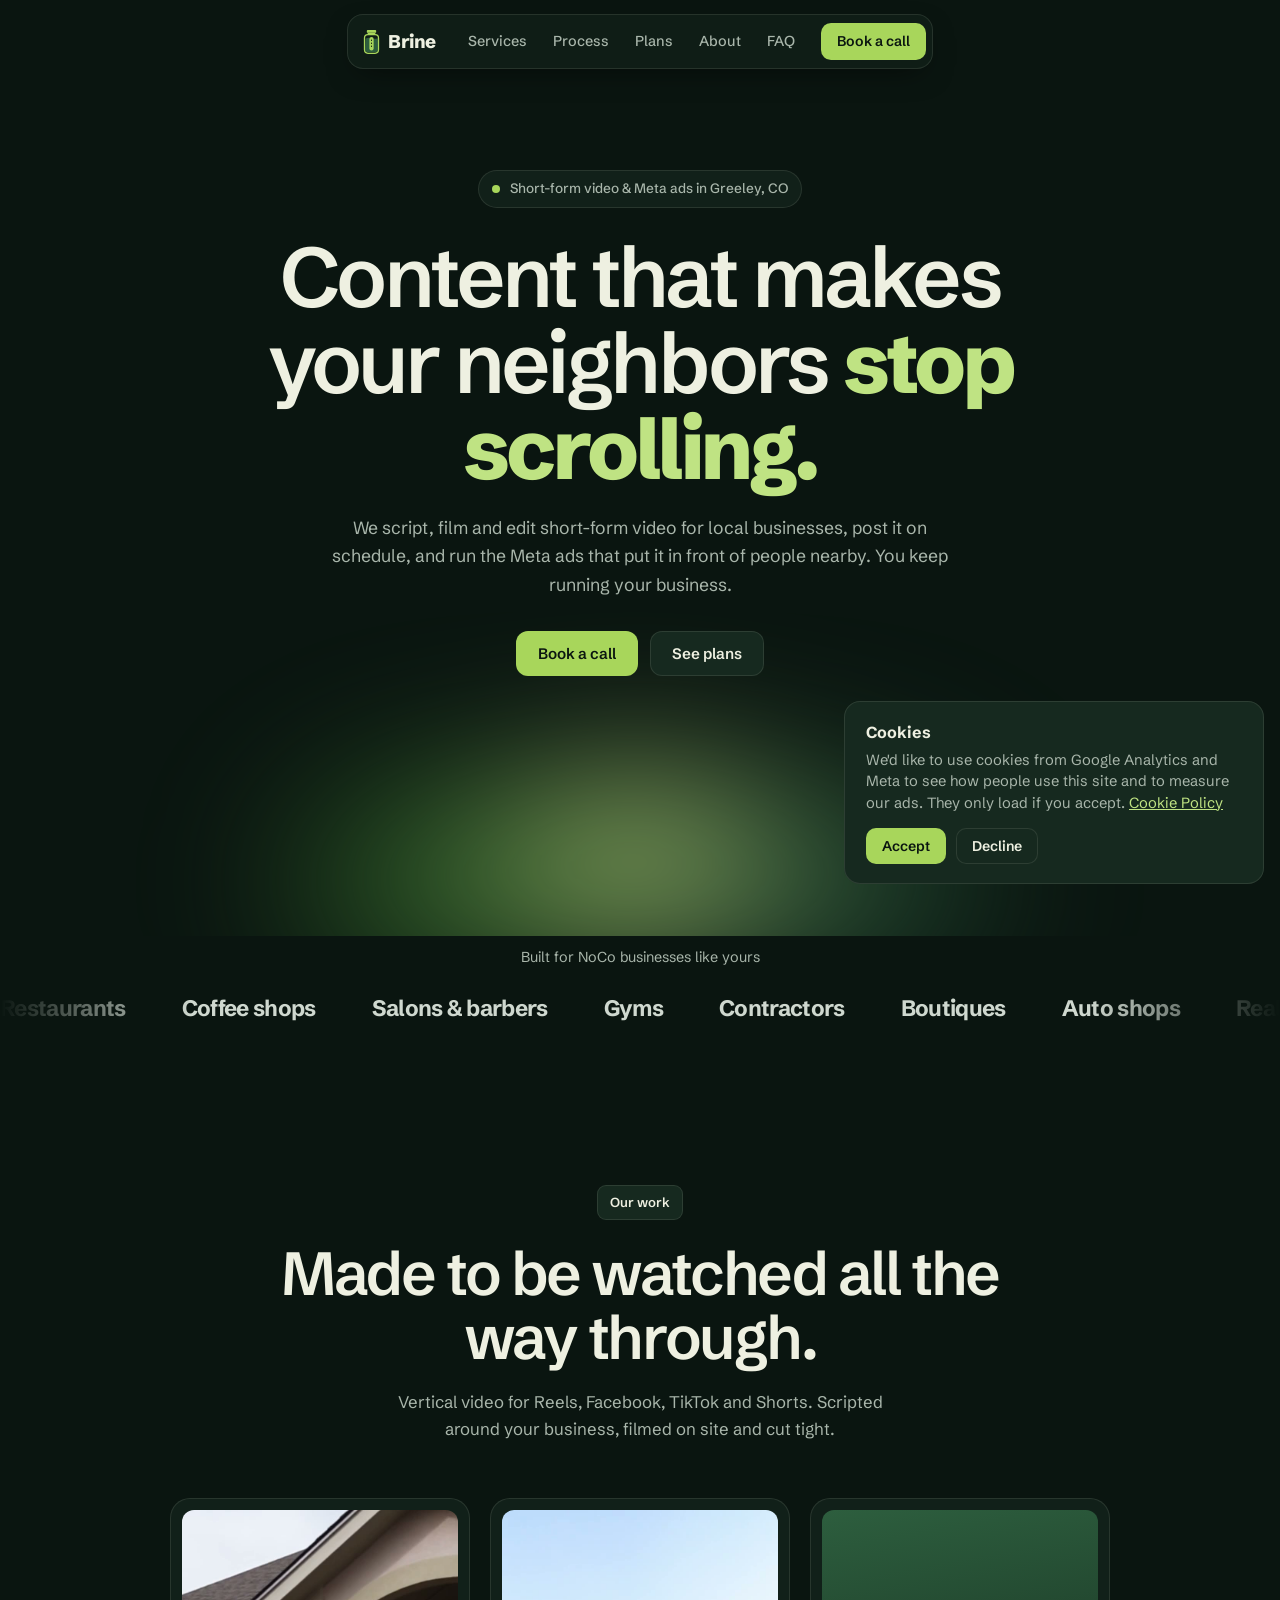
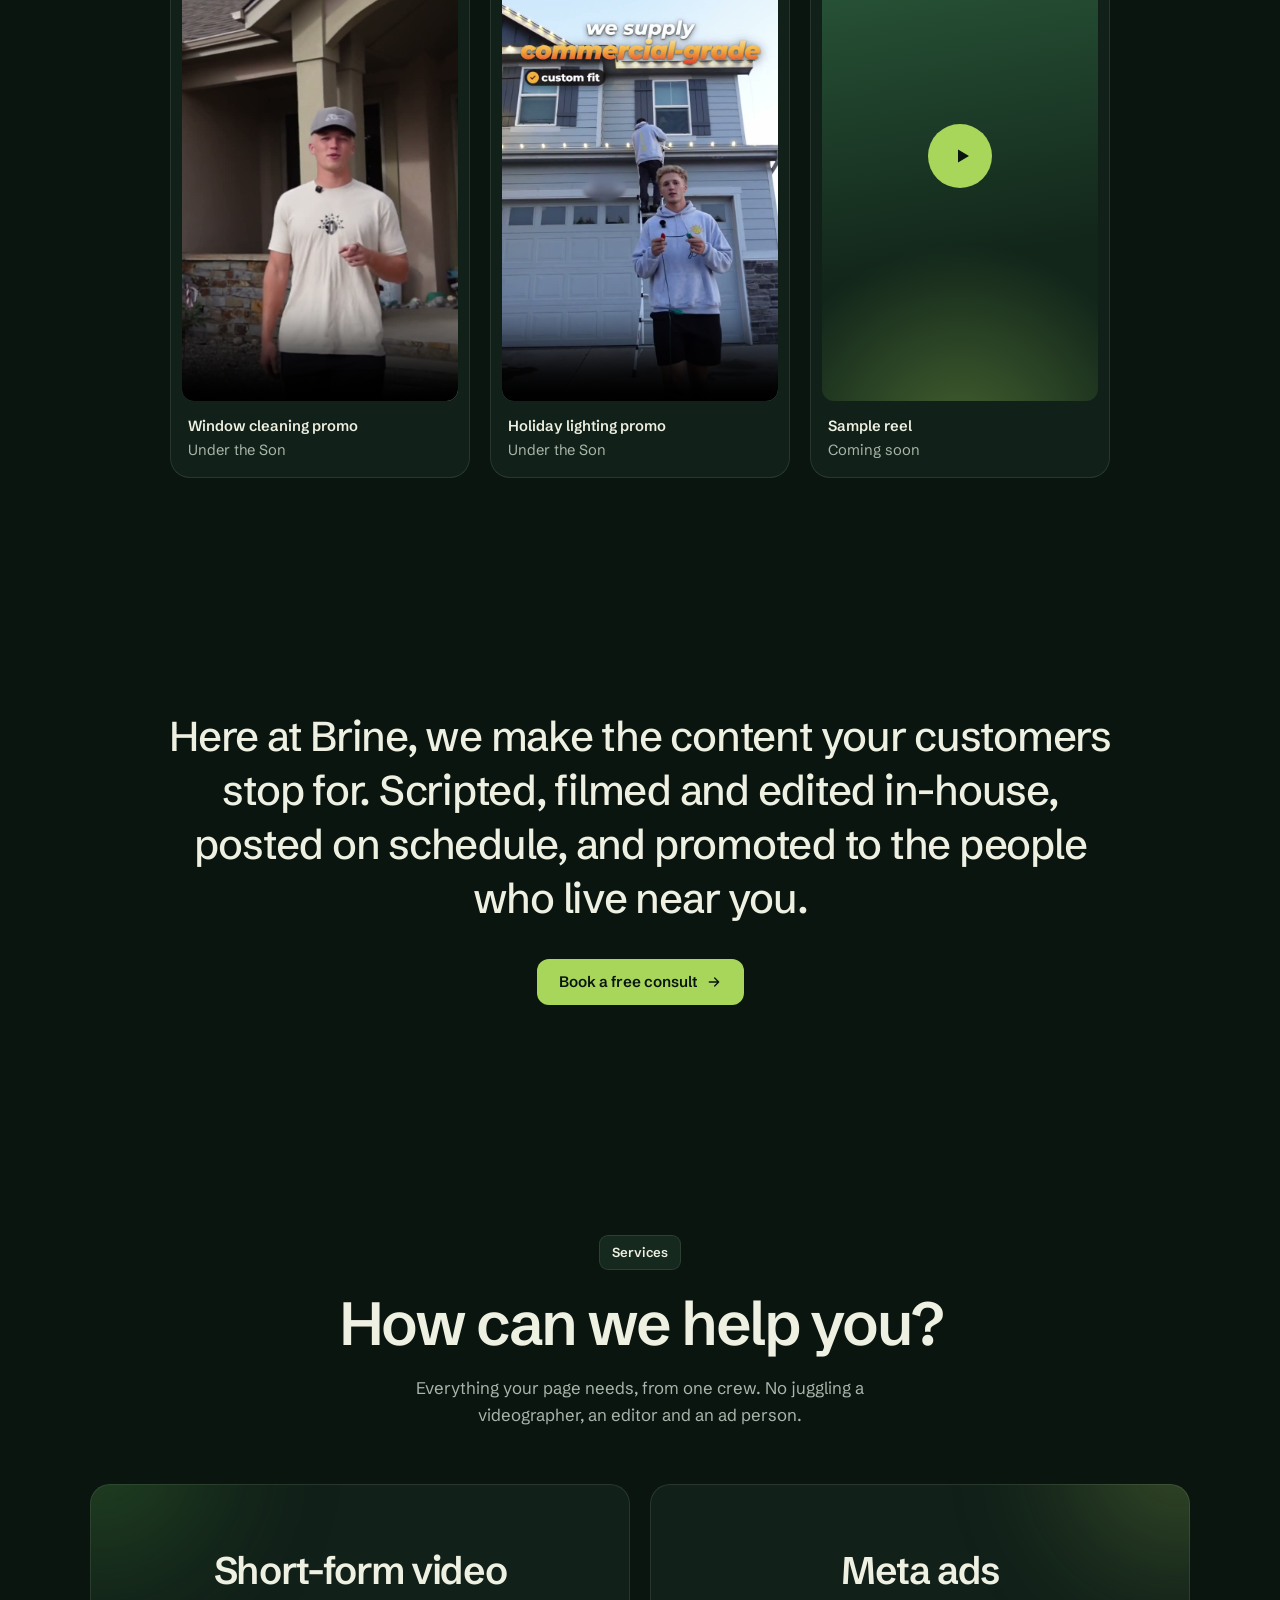
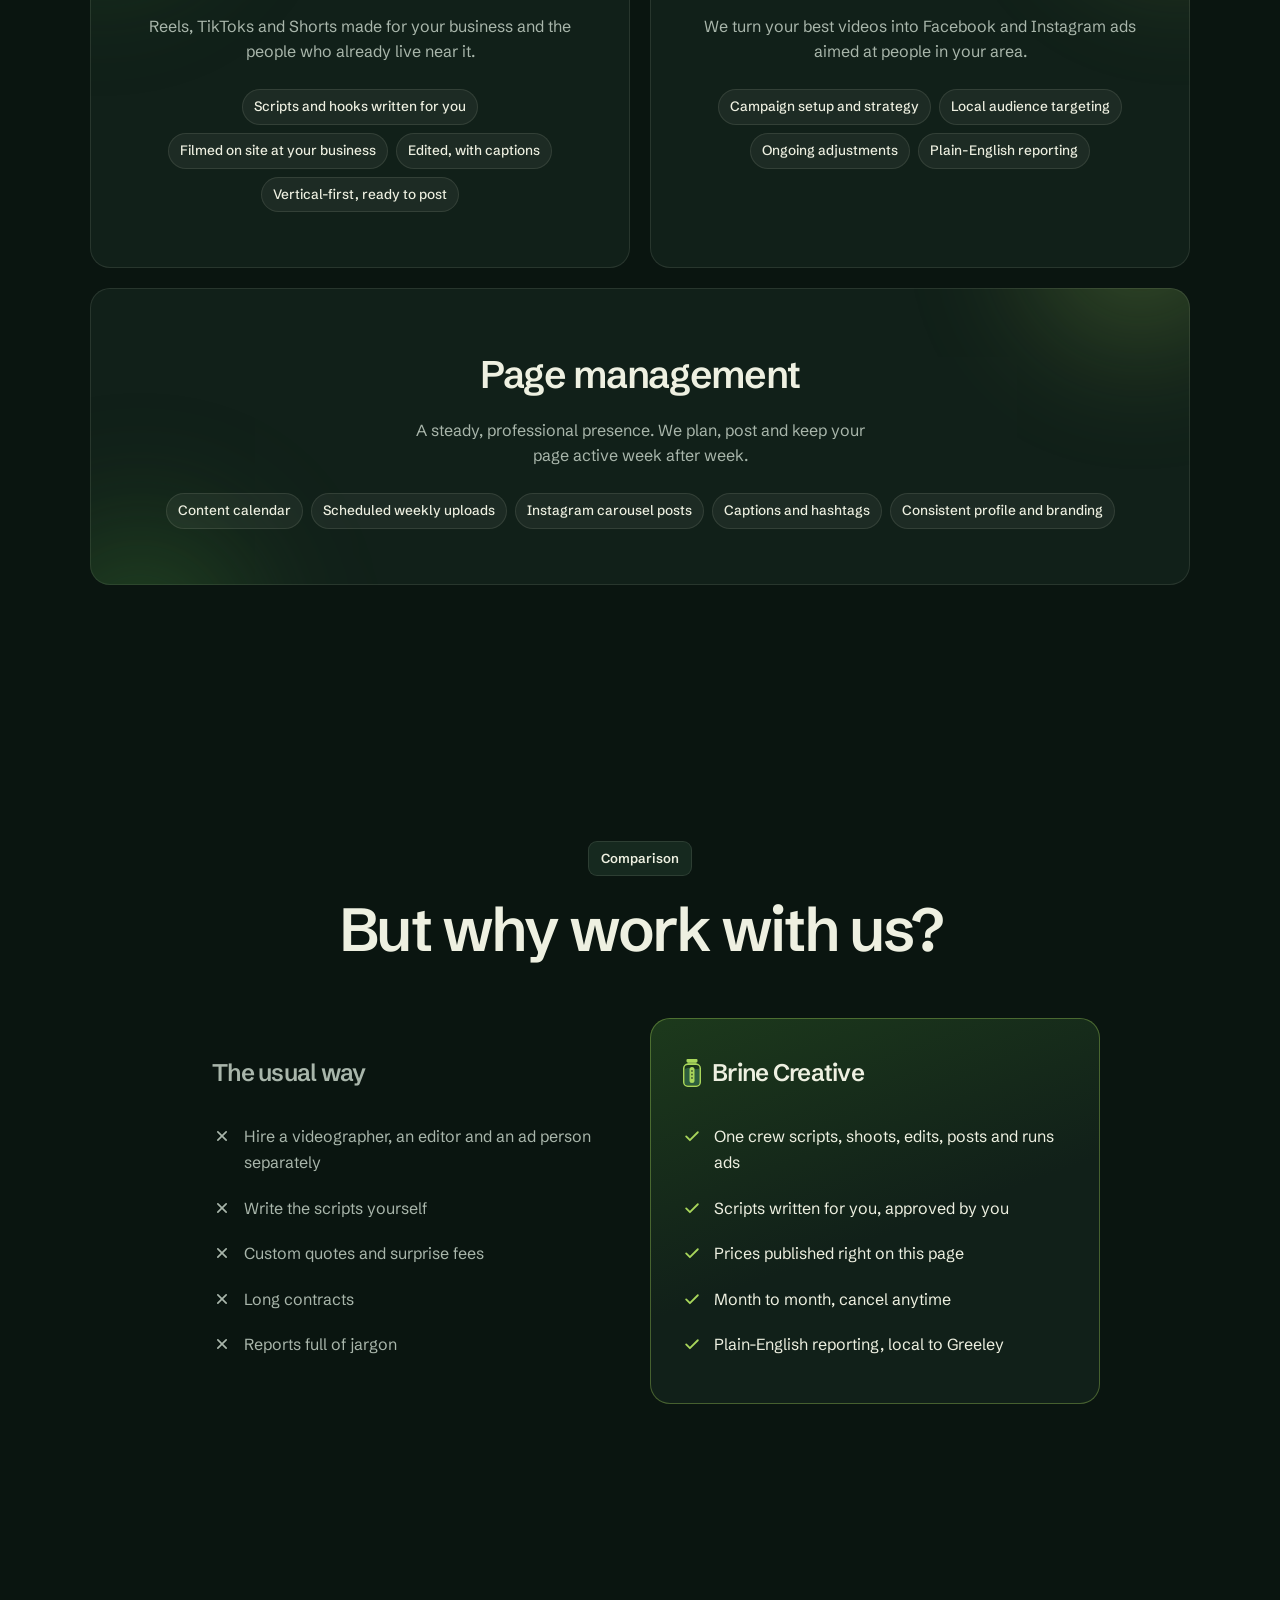
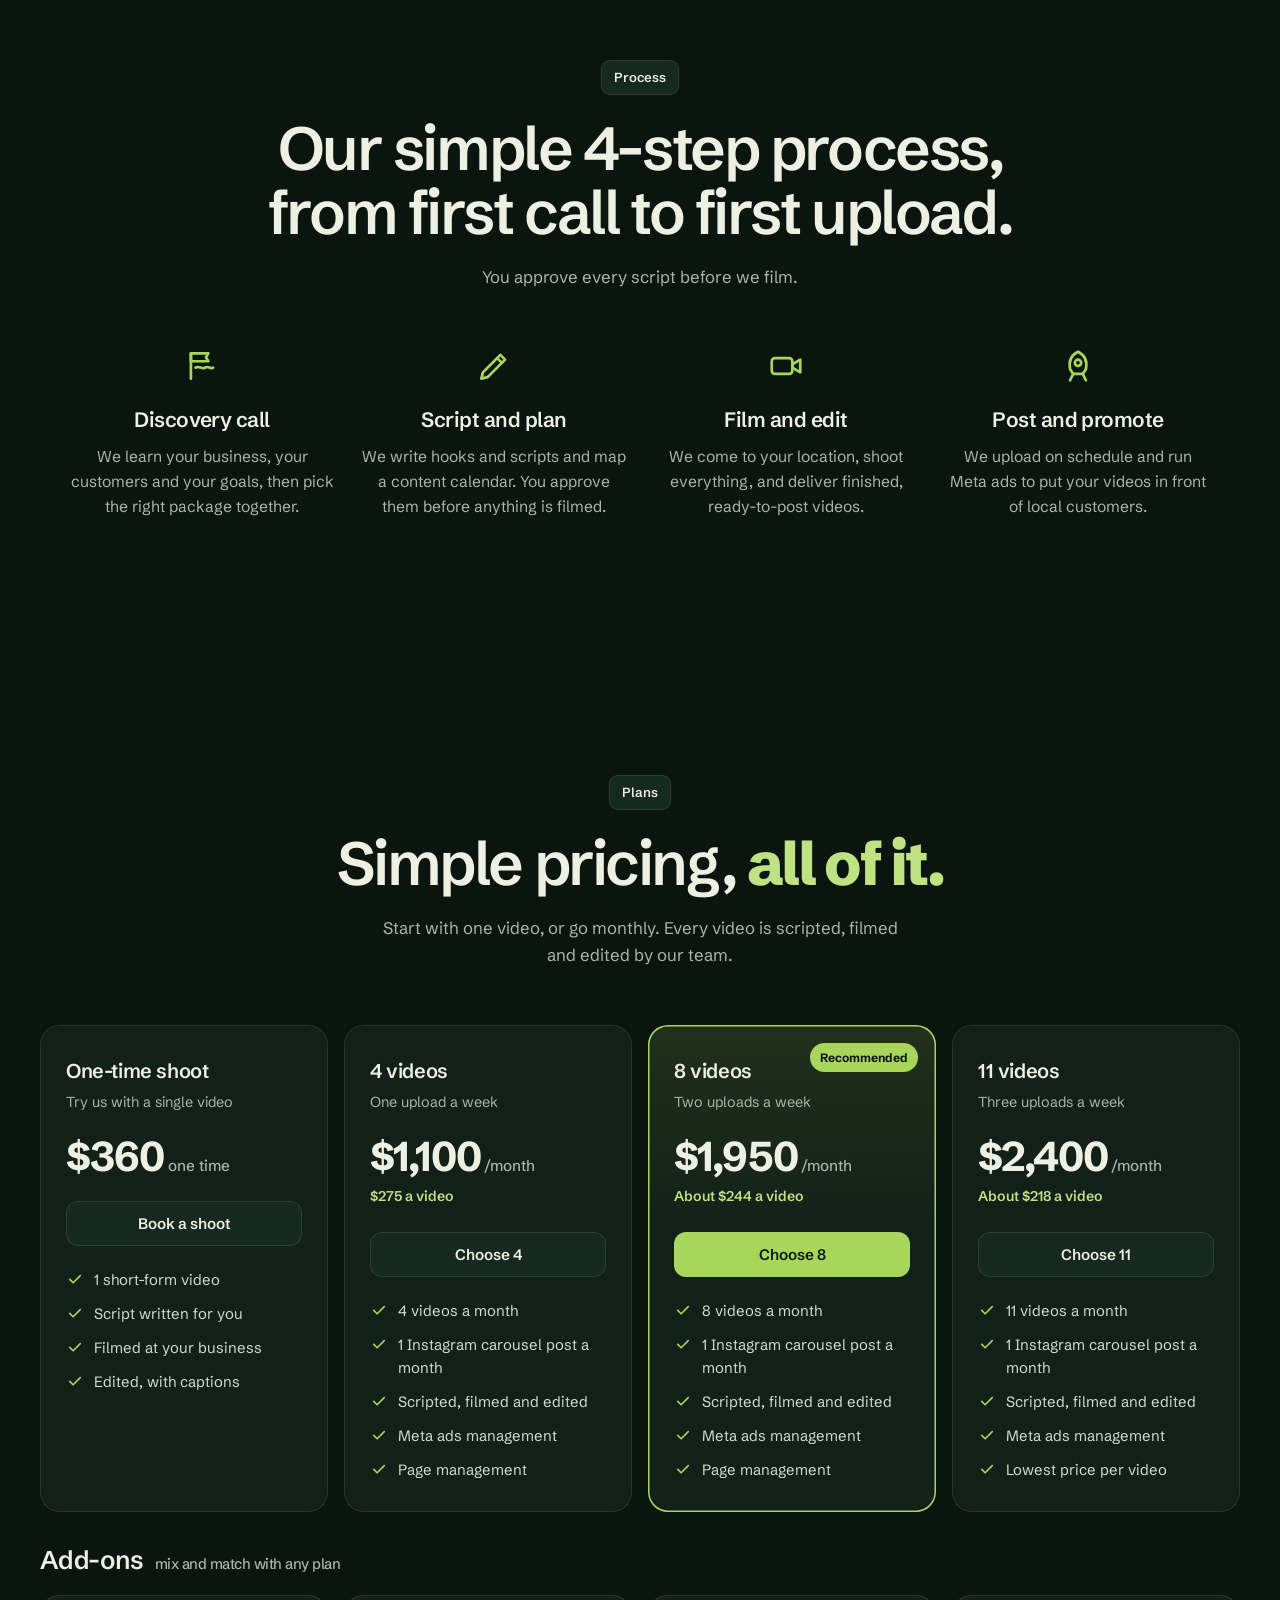
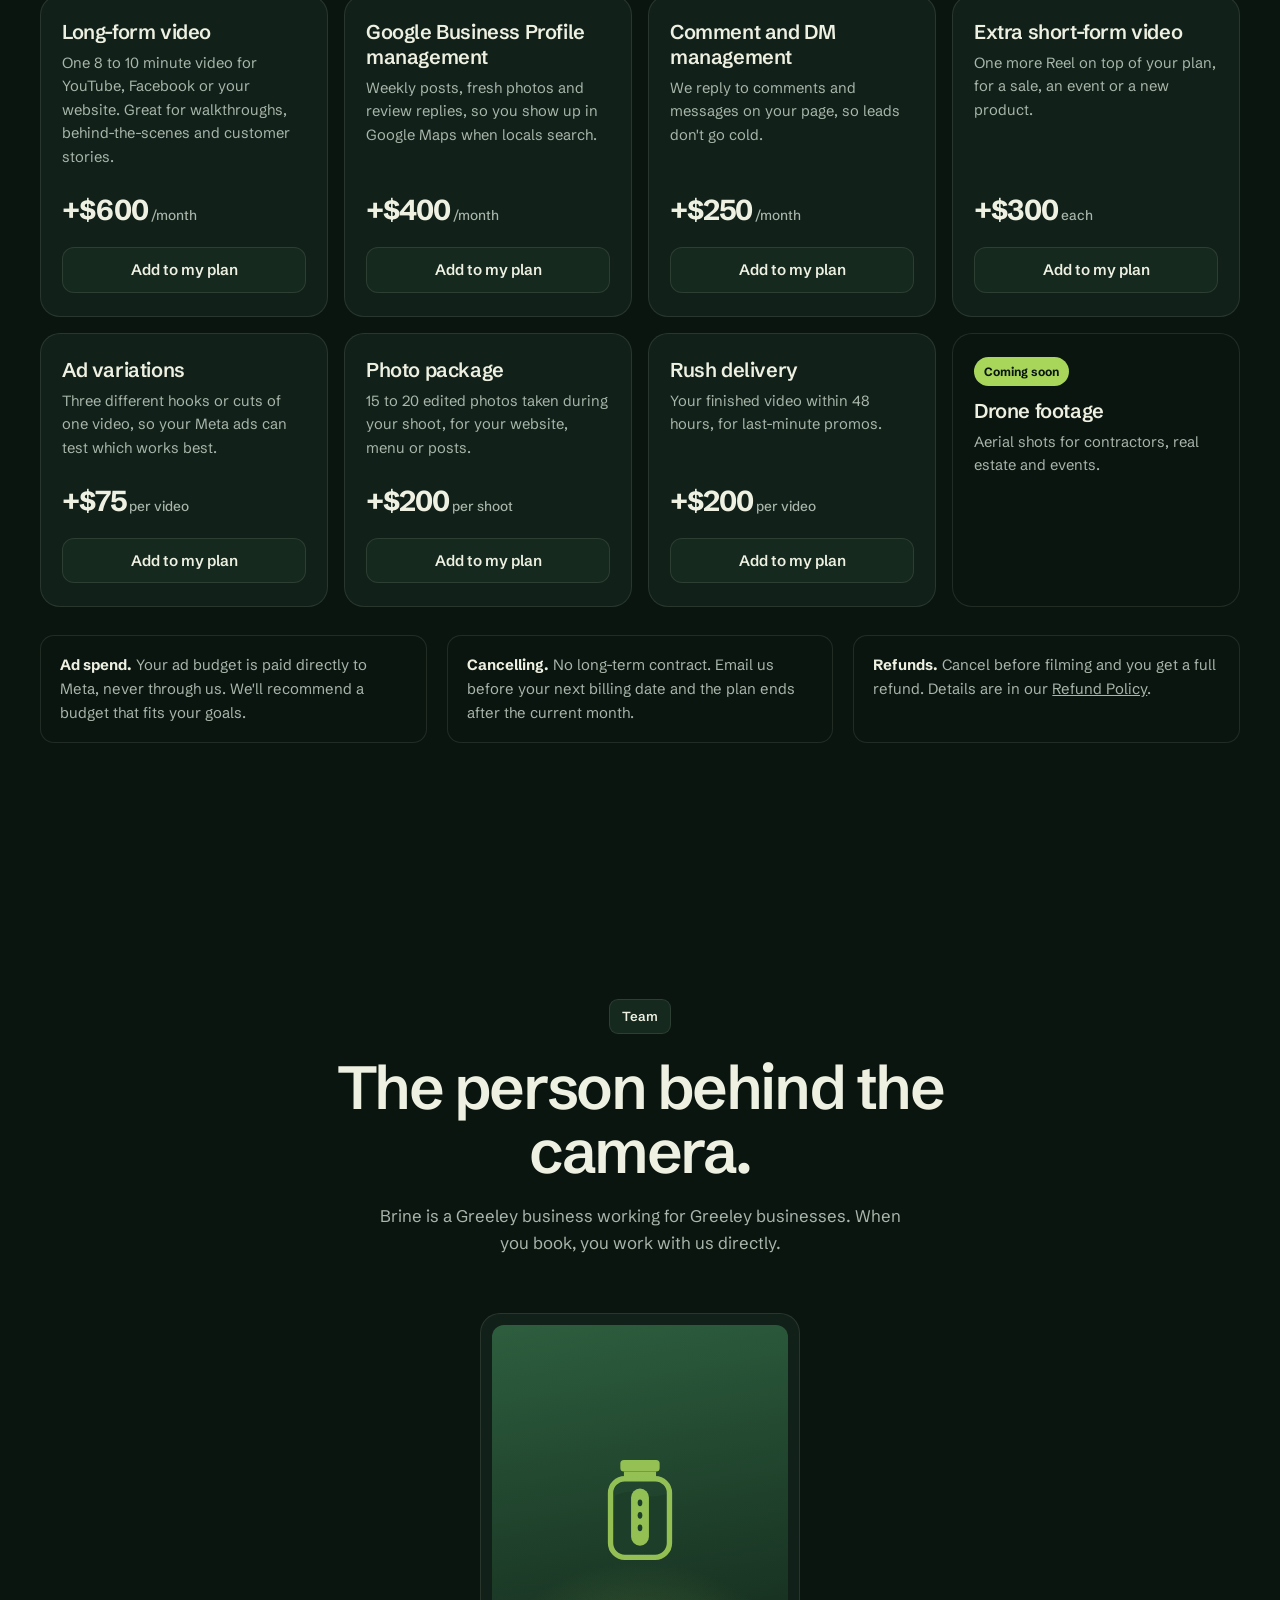
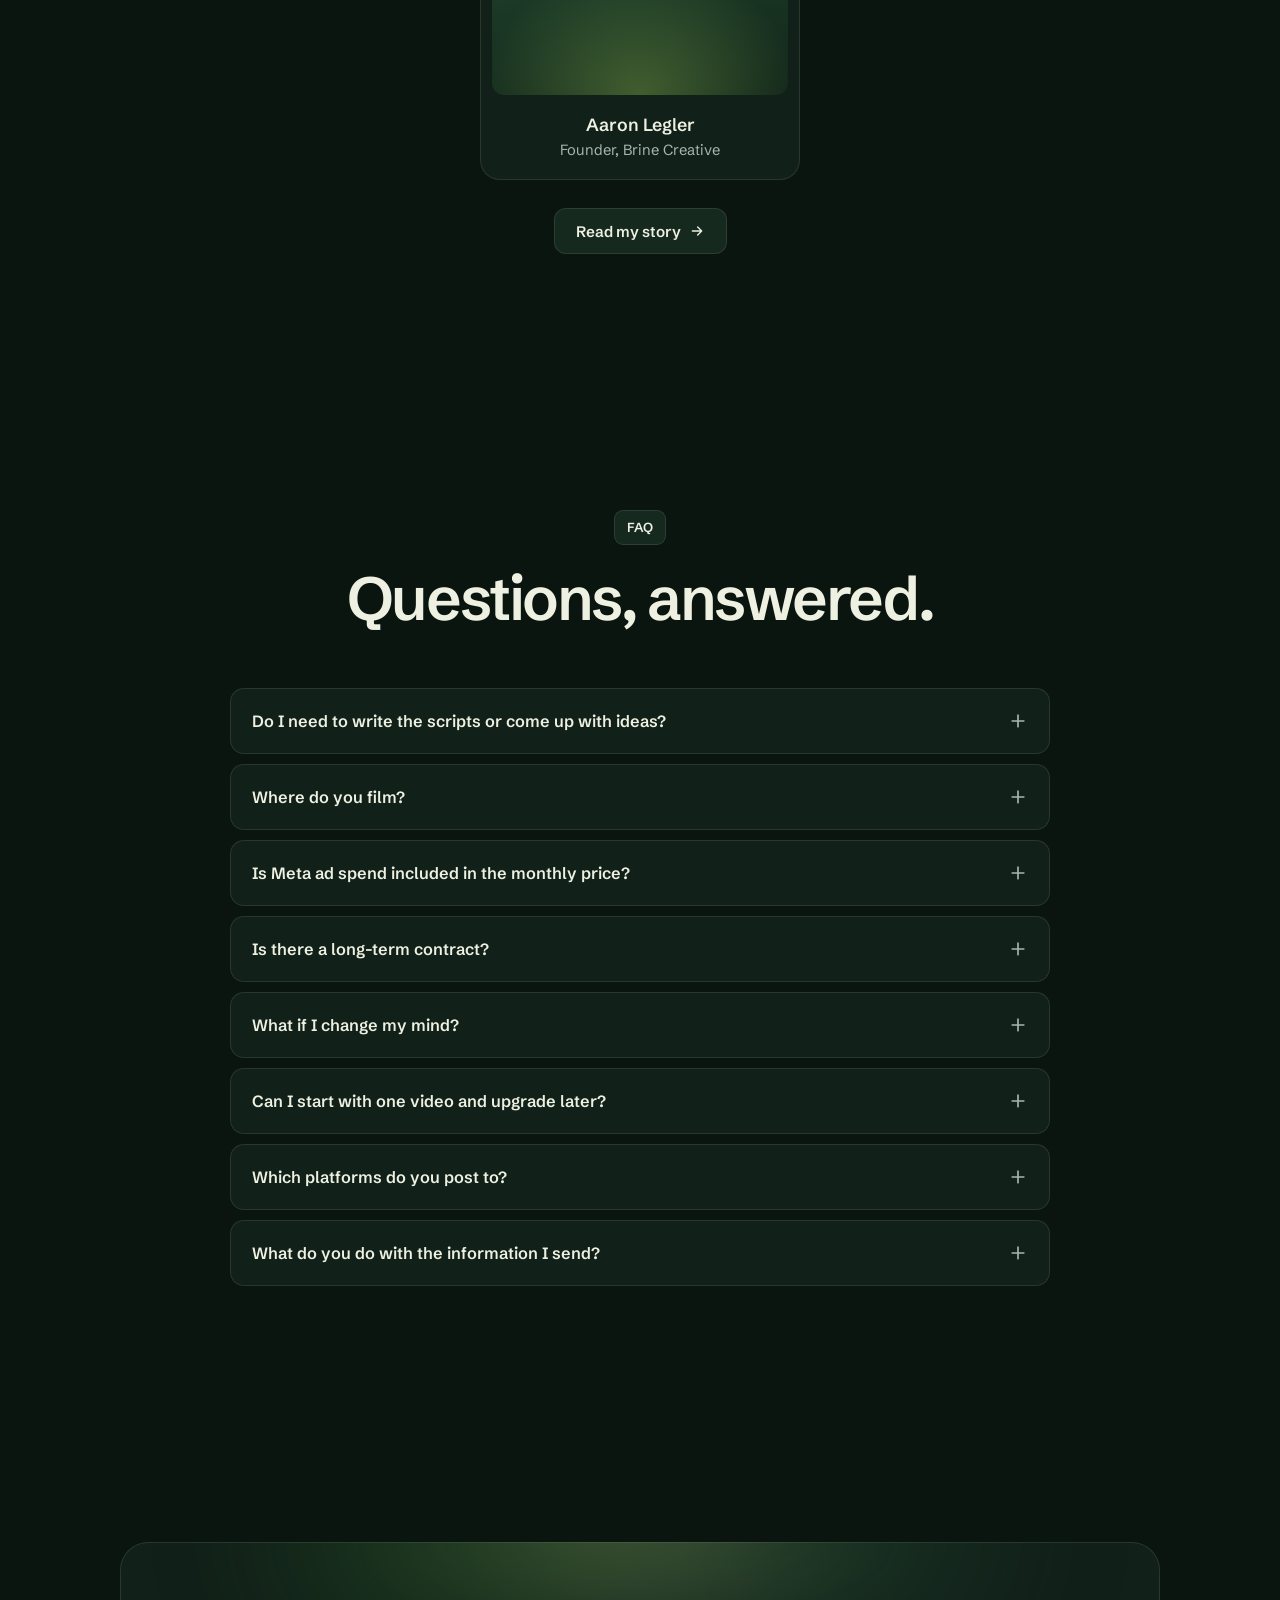
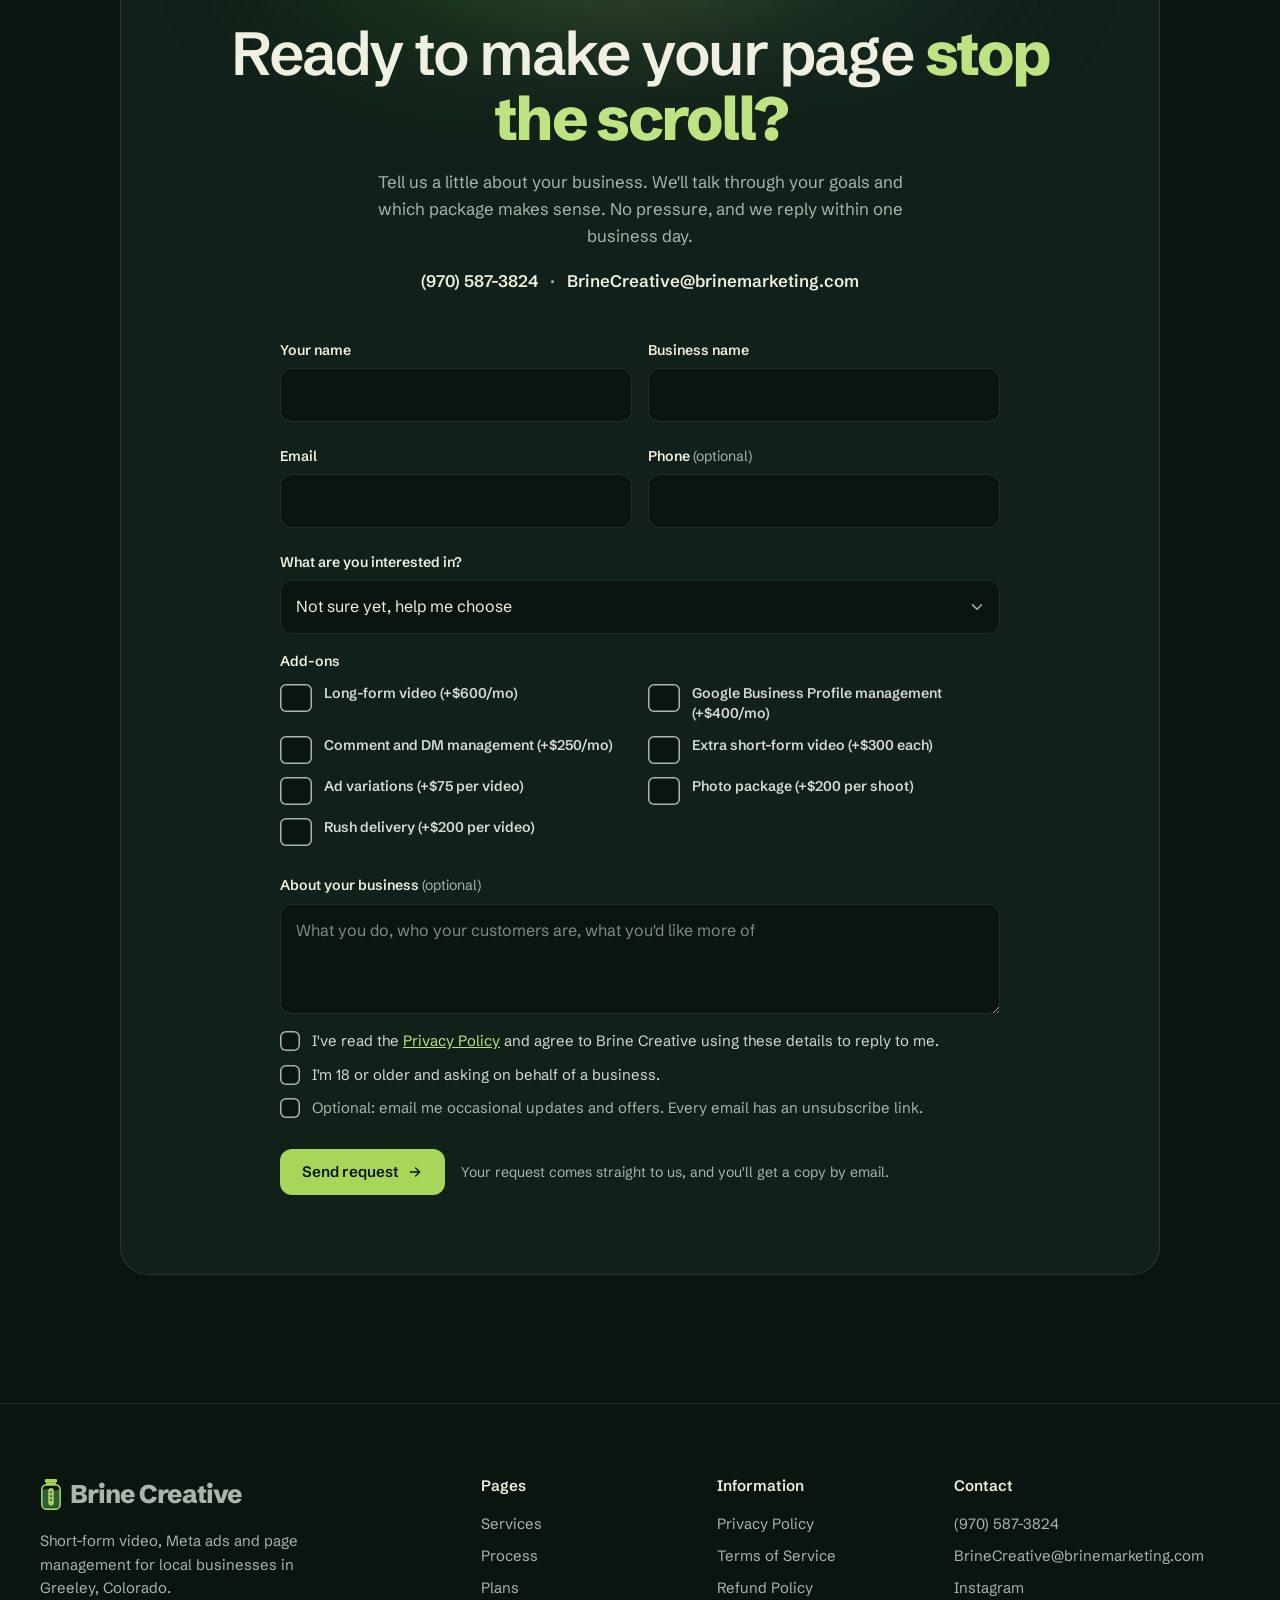
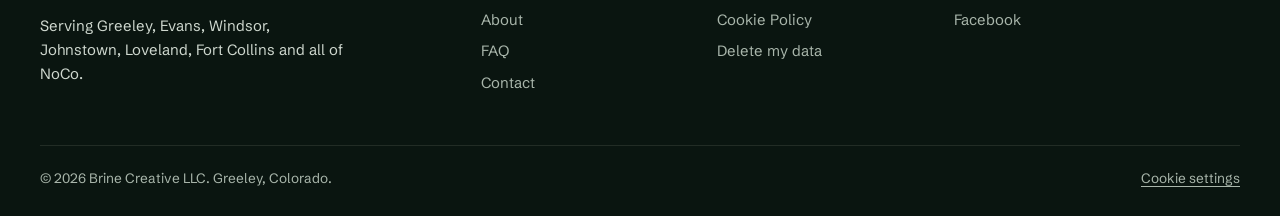
==== commit da973b97: "Add files via upload" ====
--- a/index.html
+++ b/index.html
@@ -452,7 +452,7 @@
   <div class="row"><button class="btn btn-lime btn-sm" type="button" data-consent="granted">Accept</button><button class="btn btn-dark btn-sm" type="button" data-consent="denied">Decline</button></div>
 </aside>
 
-<script src="site.js?v=8"></script>
+<script src="site.js?v=10"></script>
 <script src="home.js?v=13"></script>
 </body>
 </html>
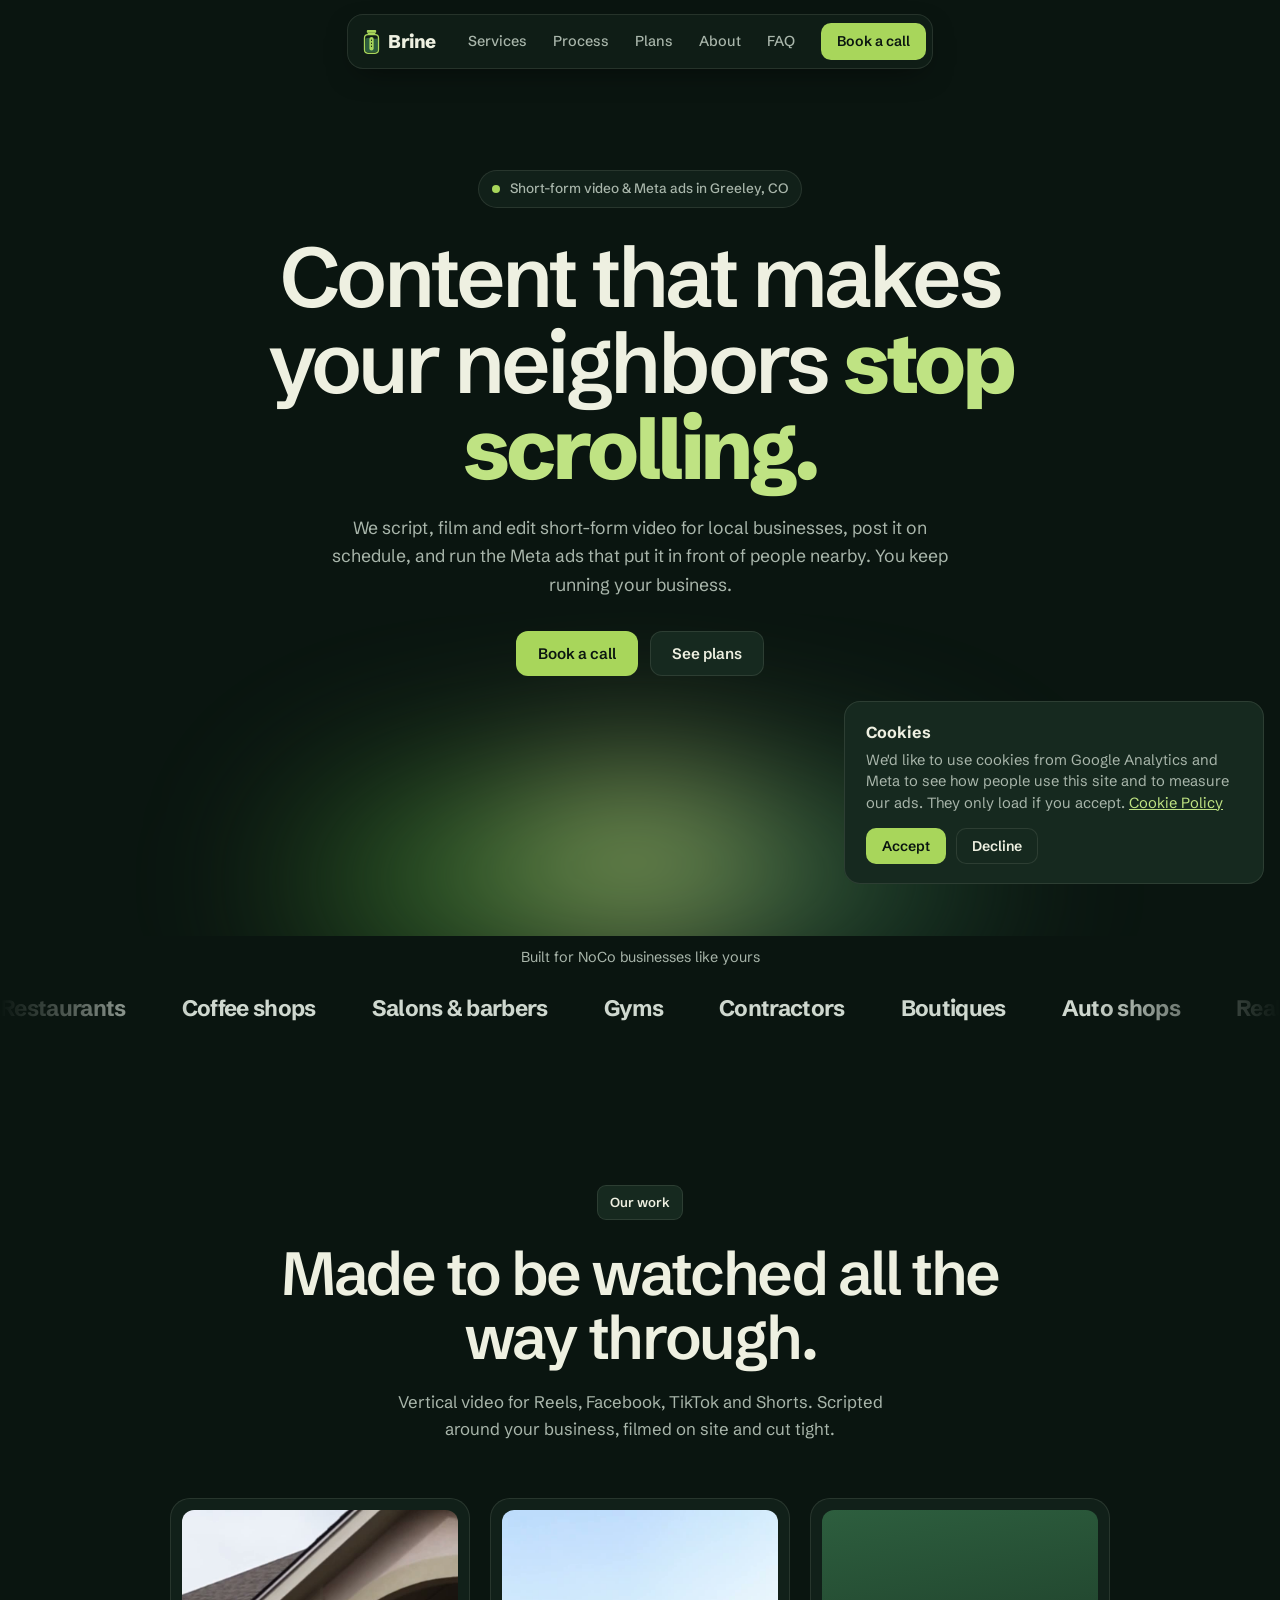
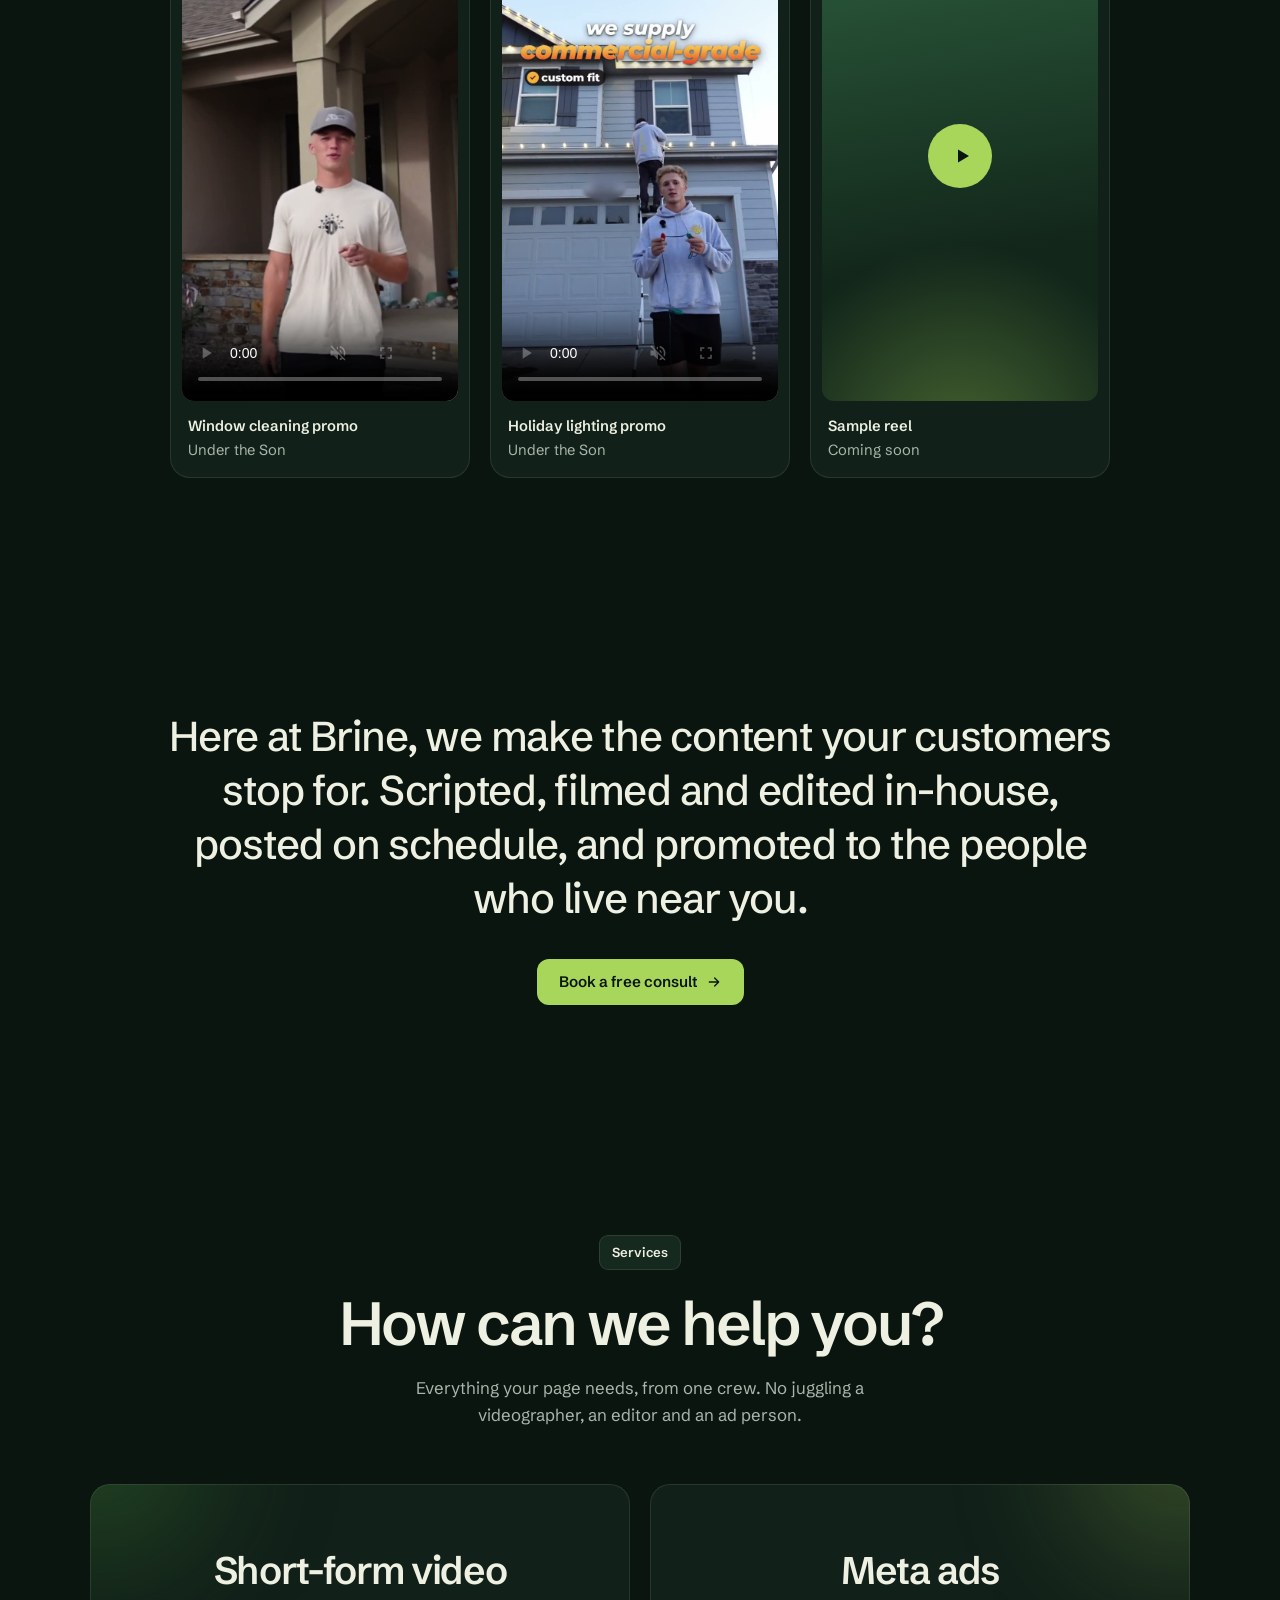
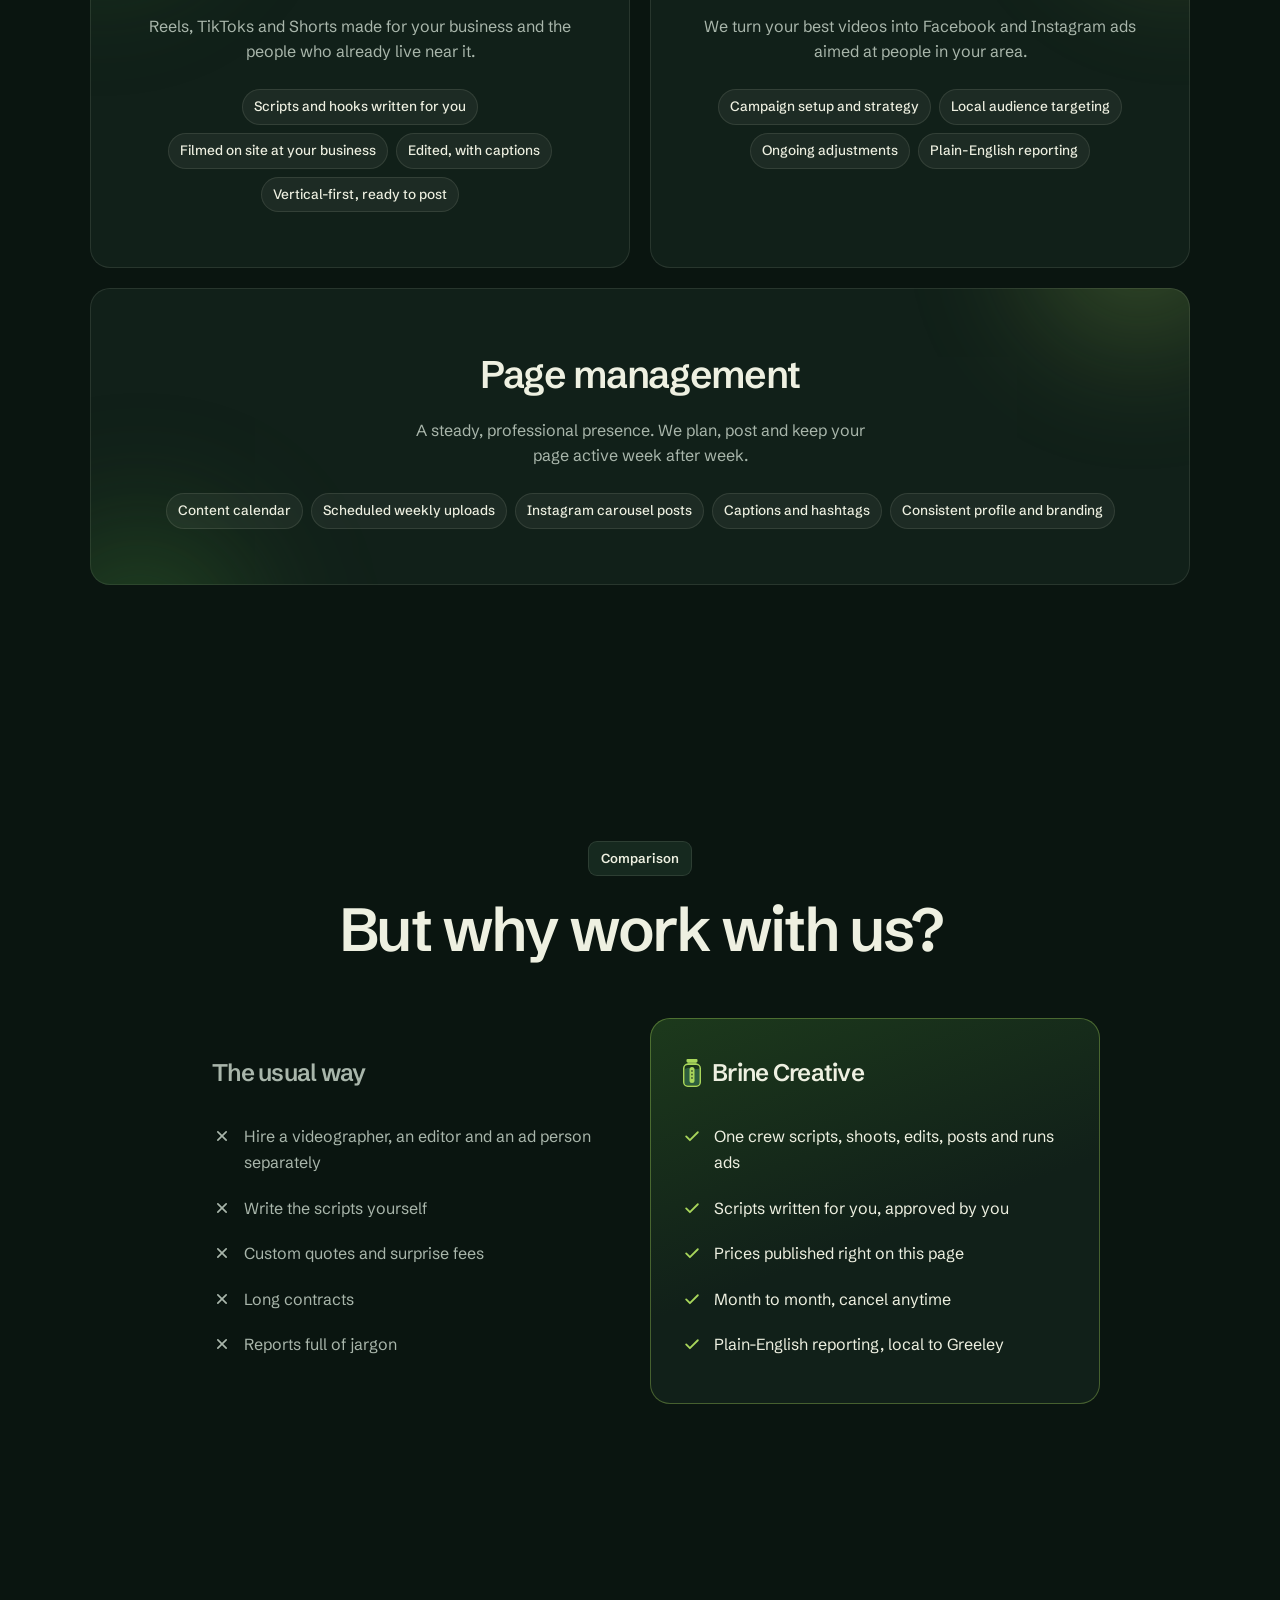
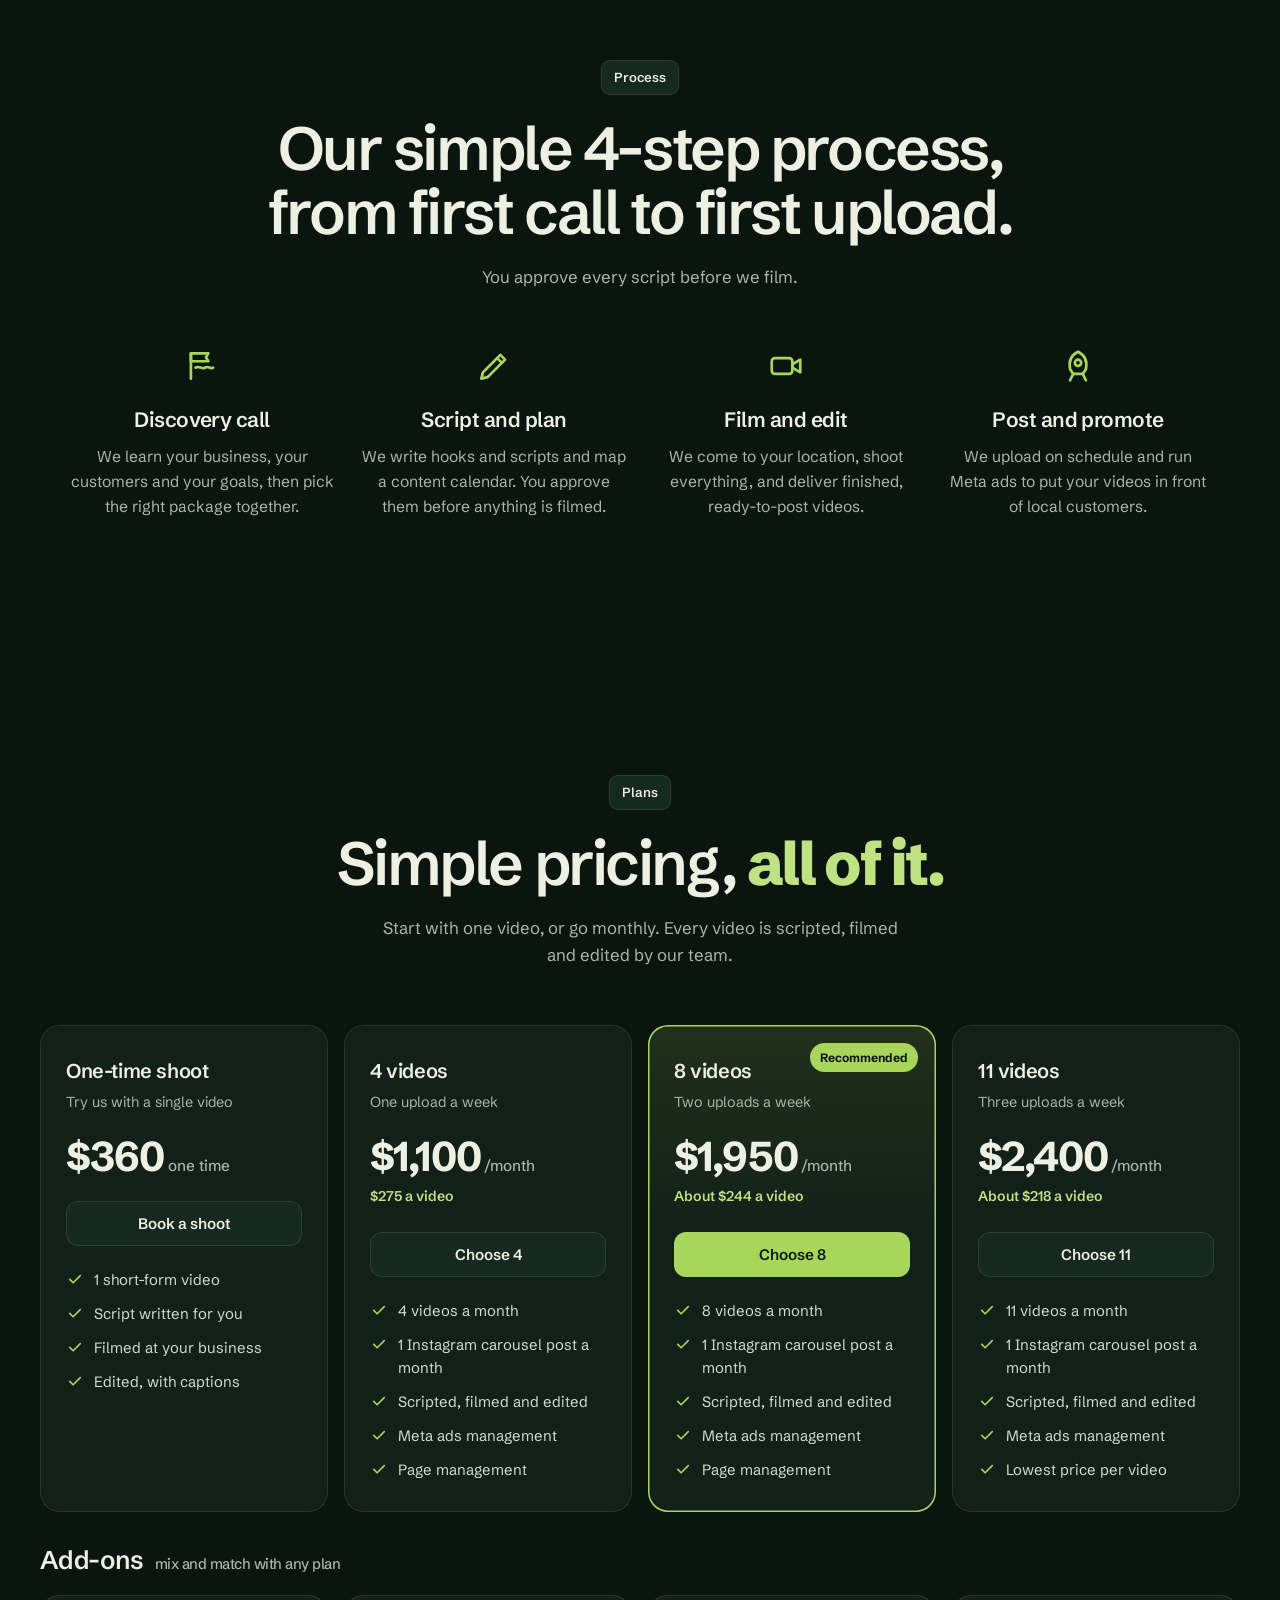
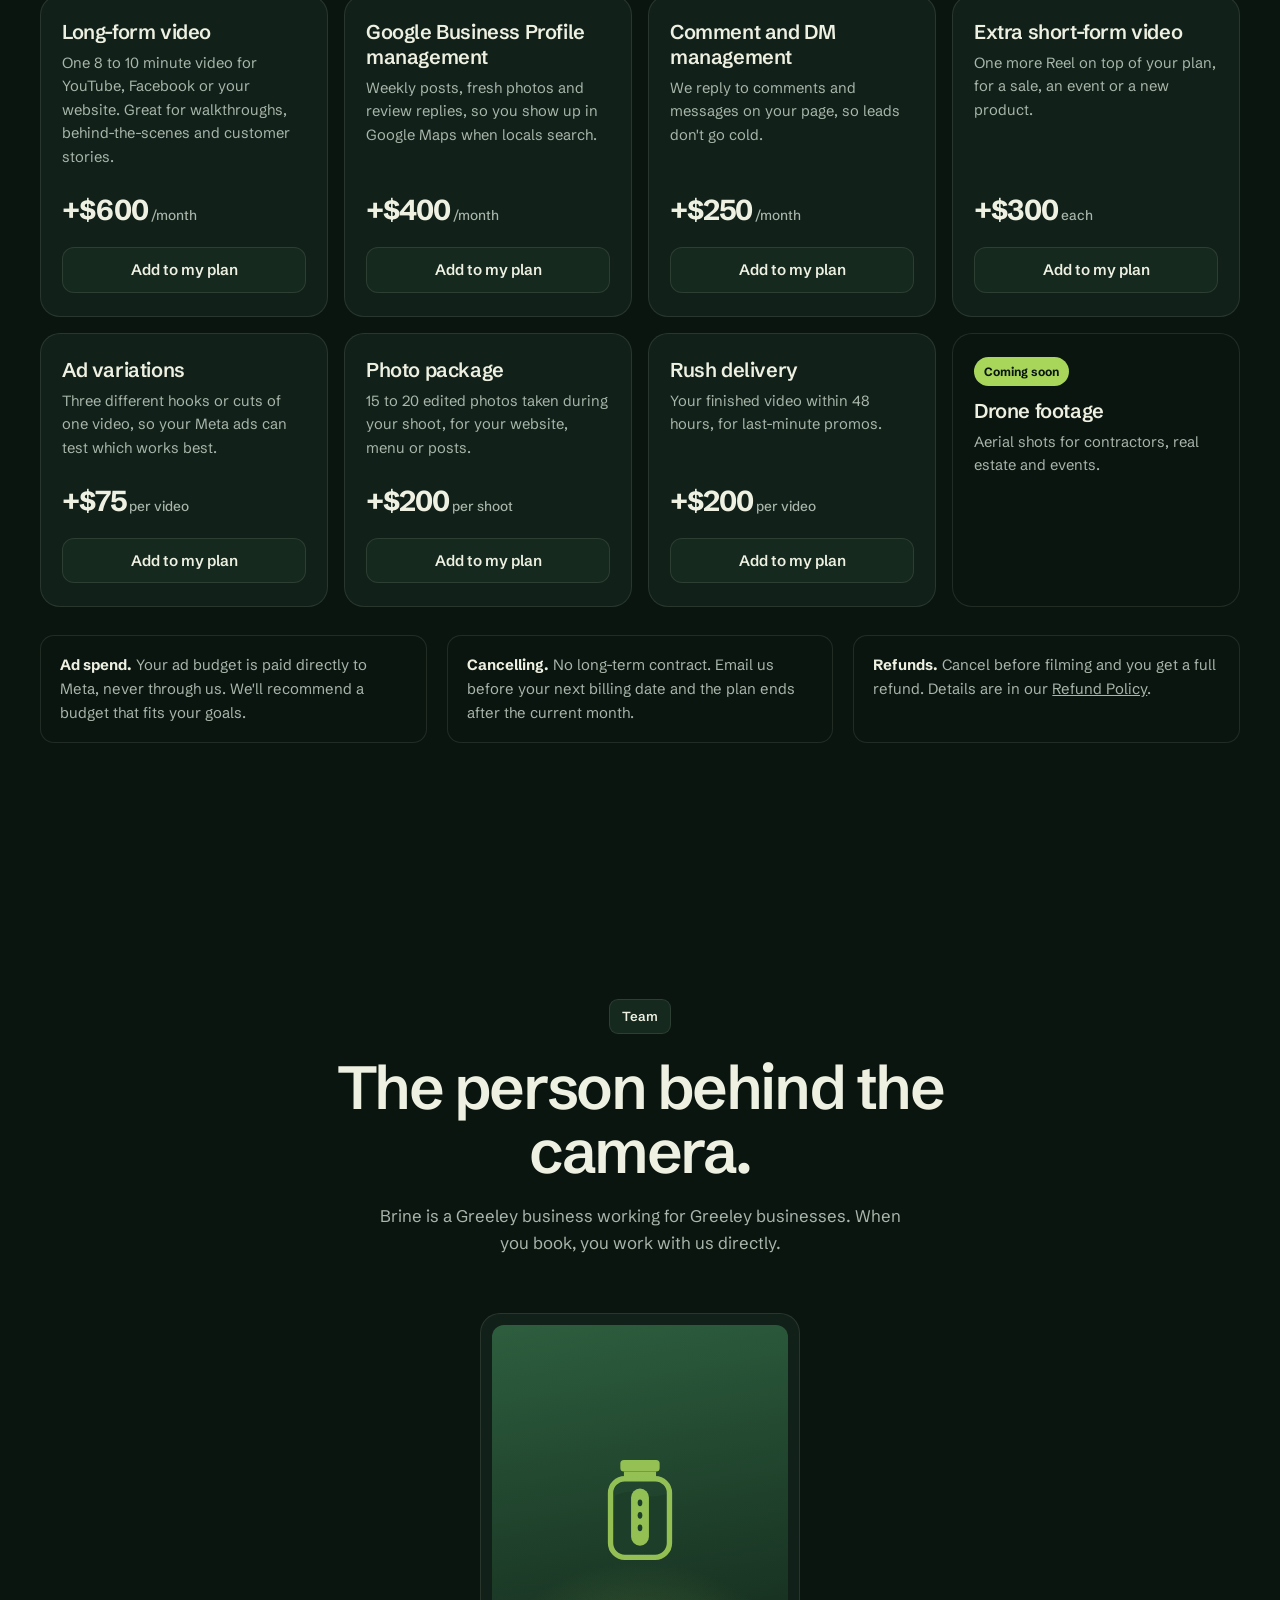
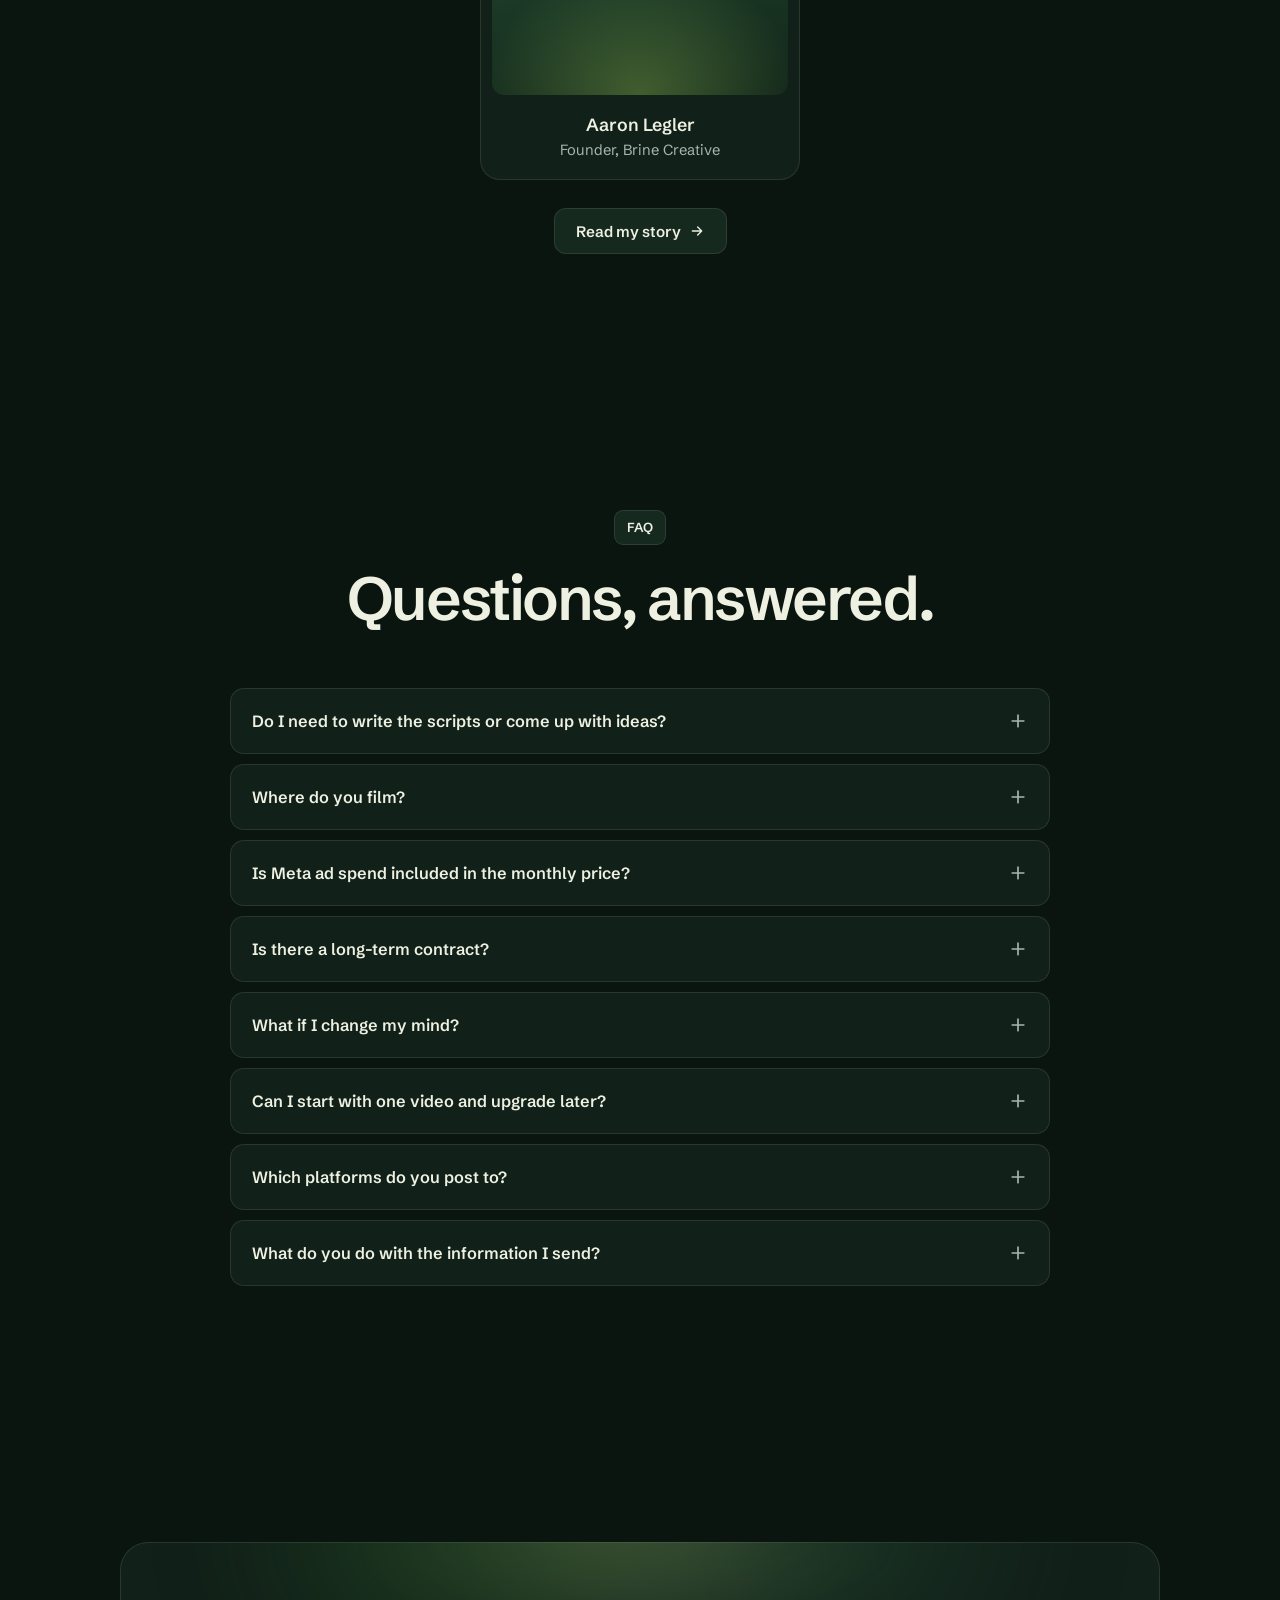
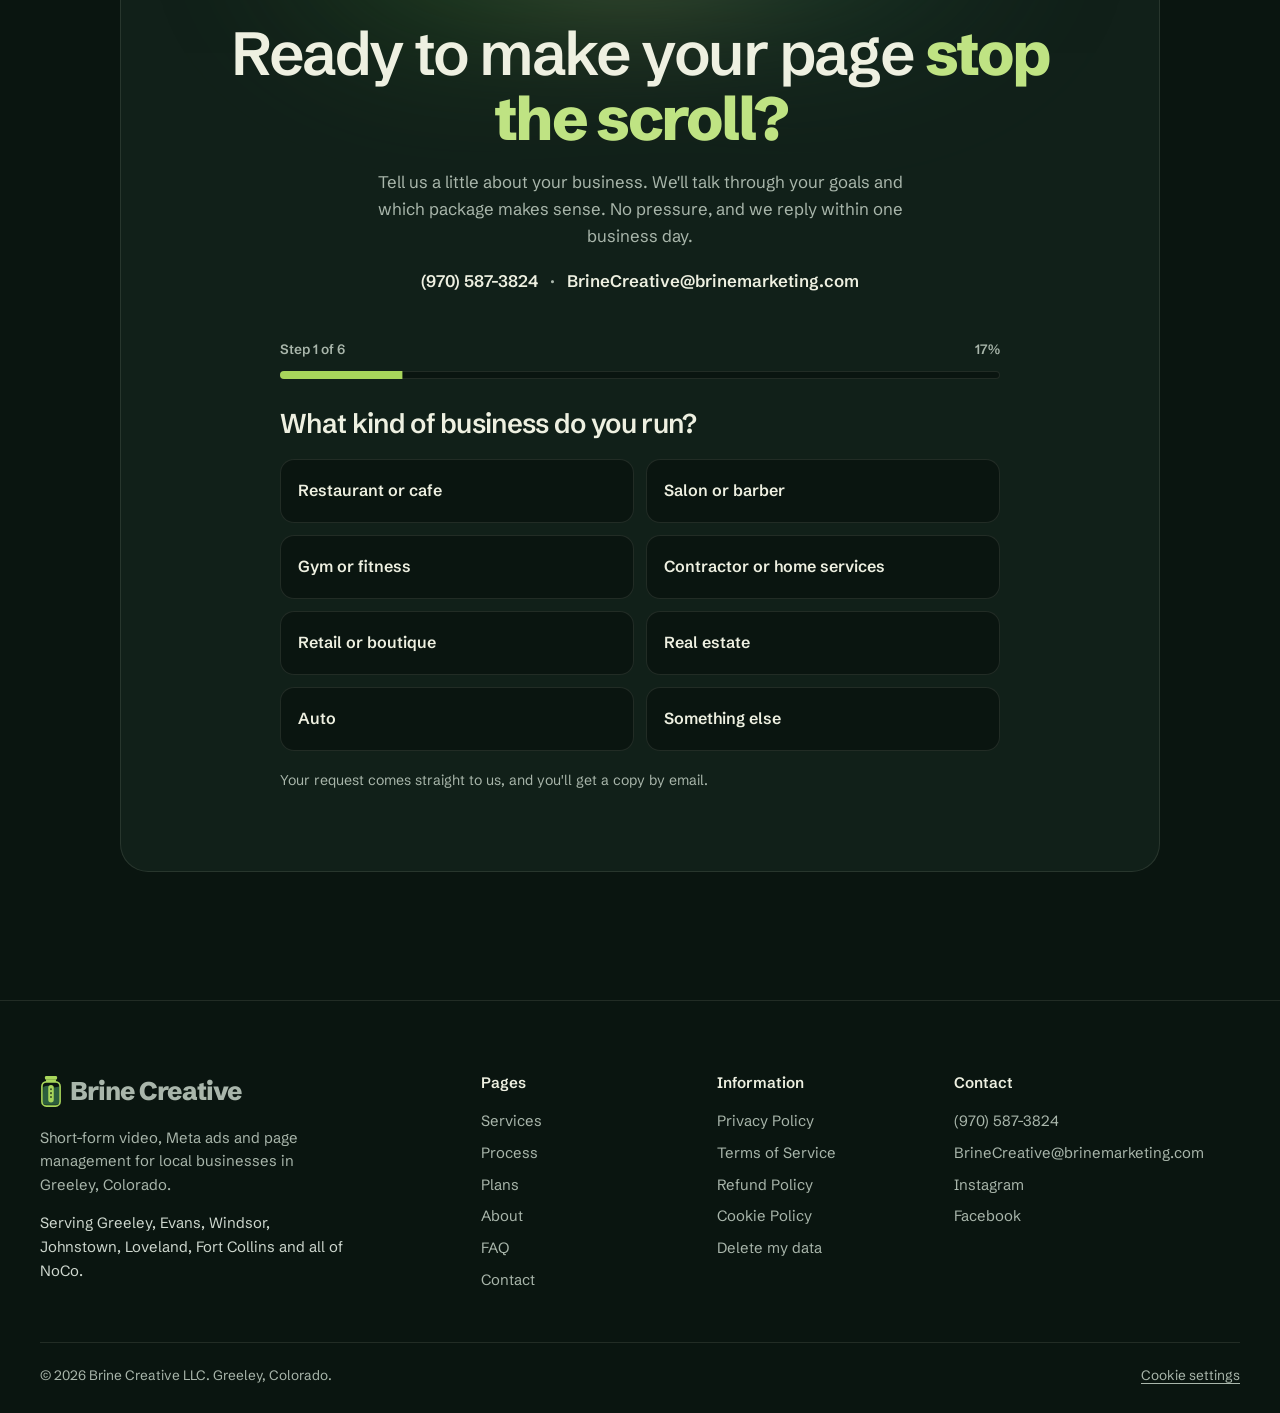
==== commit c659b2b2: "Add files via upload" ====
--- a/index.html
+++ b/index.html
@@ -16,7 +16,7 @@
 <link rel="icon" href="data:image/svg+xml,<svg xmlns='http://www.w3.org/2000/svg' viewBox='0 0 40 56'><rect x='9' y='0' width='22' height='6' rx='2' fill='%2311241b'/><path d='M6 20 Q14 16 20 19 T35 19 V47 a5 5 0 0 1-5 5 H10 a5 5 0 0 1-5-5 Z' fill='%23a8d65b'/><rect x='3.5' y='10.5' width='33' height='44' rx='8' fill='none' stroke='%2311241b' stroke-width='3'/><rect x='15' y='16' width='10' height='32' rx='5' fill='%2311241b'/></svg>">
 <link rel="apple-touch-icon" href="assets/logo-square.png">
 <link rel="preload" href="assets/fonts/schibsted-grotesk-latin.woff2" as="font" type="font/woff2" crossorigin>
-<link rel="stylesheet" href="home.css?v=21">
+<link rel="stylesheet" href="home.css?v=23">
 <script type="application/ld+json">
 {"@context":"https://schema.org","@type":"WebSite","name":"Brine Creative","alternateName":["Brine Creative LLC","Brine Marketing"],"url":"https://brinemarketing.com/"}
 </script>
@@ -354,63 +354,102 @@
       <form class="book" id="book-form" action="https://formsubmit.co/BrineCreative@brinemarketing.com" method="POST" novalidate aria-describedby="form-privacy-note">
         <input type="hidden" name="_template" value="table">
         <input type="hidden" name="_captcha" value="false">
-        <div class="row2">
-          <div class="field">
-            <label for="f-name">Your name</label>
-            <input id="f-name" name="name" type="text" autocomplete="name" required aria-describedby="f-name-err">
-            <span class="err" id="f-name-err" aria-live="polite"></span>
-          </div>
+
+        <div class="ms-progress" aria-hidden="true">
+          <div class="ms-progress-top"><span id="ms-count">Step 1 of 6</span><span id="ms-pct">17%</span></div>
+          <div class="ms-track"><div class="ms-fill" id="ms-fill"></div></div>
+        </div>
+
+        <fieldset class="step" data-auto>
+          <legend tabindex="-1">What kind of business do you run?</legend>
+          <div class="choices">
+            <label class="choice"><input type="radio" name="industry" value="Restaurant or cafe"><span>Restaurant or cafe</span></label>
+            <label class="choice"><input type="radio" name="industry" value="Salon or barber"><span>Salon or barber</span></label>
+            <label class="choice"><input type="radio" name="industry" value="Gym or fitness"><span>Gym or fitness</span></label>
+            <label class="choice"><input type="radio" name="industry" value="Contractor or home services"><span>Contractor or home services</span></label>
+            <label class="choice"><input type="radio" name="industry" value="Retail or boutique"><span>Retail or boutique</span></label>
+            <label class="choice"><input type="radio" name="industry" value="Real estate"><span>Real estate</span></label>
+            <label class="choice"><input type="radio" name="industry" value="Auto"><span>Auto</span></label>
+            <label class="choice"><input type="radio" name="industry" value="Something else"><span>Something else</span></label>
+          </div>
+        </fieldset>
+
+        <fieldset class="step" data-auto>
+          <legend tabindex="-1">Which plan are you interested in?</legend>
+          <div class="choices plans-pick">
+            <label class="choice"><input type="radio" name="package" value="One-Time Video Shoot ($360)"><span><b>One-time shoot</b><small>1 video &middot; $360</small></span></label>
+            <label class="choice"><input type="radio" name="package" value="4 Video Package ($1,100/mo)"><span><b>4 videos a month</b><small>$1,100/mo</small></span></label>
+            <label class="choice"><input type="radio" name="package" value="8 Video Package ($1,950/mo)"><span><b>8 videos a month</b><small>$1,950/mo &middot; Recommended</small></span></label>
+            <label class="choice"><input type="radio" name="package" value="11 Video Package ($2,400/mo)"><span><b>11 videos a month</b><small>$2,400/mo</small></span></label>
+            <label class="choice wide"><input type="radio" name="package" value="Not sure yet, help me choose"><span><b>Not sure yet</b><small>Help me choose</small></span></label>
+          </div>
+        </fieldset>
+
+        <fieldset class="step">
+          <legend tabindex="-1">Want any add-ons? <span class="hint">Pick as many as you like, or skip.</span></legend>
+          <div class="choices">
+            <label class="choice"><input type="checkbox" id="f-addon-longform" name="addon_longform" value="Long-form video (+$600/mo)"><span><b>Long-form video</b><small>+$600/mo</small></span></label>
+            <label class="choice"><input type="checkbox" id="f-addon-gbp" name="addon_gbp" value="Google Business Profile management (+$400/mo)"><span><b>Google Business Profile</b><small>+$400/mo</small></span></label>
+            <label class="choice"><input type="checkbox" id="f-addon-dm" name="addon_dm" value="Comment and DM management (+$250/mo)"><span><b>Comment &amp; DM management</b><small>+$250/mo</small></span></label>
+            <label class="choice"><input type="checkbox" id="f-addon-extra" name="addon_extra" value="Extra short-form video (+$300 each)"><span><b>Extra short-form video</b><small>+$300 each</small></span></label>
+            <label class="choice"><input type="checkbox" id="f-addon-variations" name="addon_variations" value="Ad variations (+$75 per video)"><span><b>Ad variations</b><small>+$75 per video</small></span></label>
+            <label class="choice"><input type="checkbox" id="f-addon-photos" name="addon_photos" value="Photo package (+$200 per shoot)"><span><b>Photo package</b><small>+$200 per shoot</small></span></label>
+            <label class="choice"><input type="checkbox" id="f-addon-rush" name="addon_rush" value="Rush delivery (+$200 per video)"><span><b>Rush delivery</b><small>+$200 per video</small></span></label>
+          </div>
+        </fieldset>
+
+        <fieldset class="step" data-auto>
+          <legend tabindex="-1">What's your main goal right now?</legend>
+          <div class="choices">
+            <label class="choice"><input type="radio" name="goal" value="More customers through the door"><span>More customers through the door</span></label>
+            <label class="choice"><input type="radio" name="goal" value="Grow our social media"><span>Grow our social media</span></label>
+            <label class="choice"><input type="radio" name="goal" value="Ads that actually bring in leads"><span>Ads that actually bring in leads</span></label>
+            <label class="choice"><input type="radio" name="goal" value="Promote a launch or event"><span>Promote a launch or event</span></label>
+          </div>
+        </fieldset>
+
+        <fieldset class="step">
+          <legend tabindex="-1">Tell us about your business</legend>
           <div class="field">
             <label for="f-business">Business name</label>
             <input id="f-business" name="business" type="text" autocomplete="organization" required aria-describedby="f-business-err">
             <span class="err" id="f-business-err" aria-live="polite"></span>
           </div>
-        </div>
-        <div class="row2">
+          <div class="field">
+            <label for="f-message">Anything we should know? <span class="hint">(optional)</span></label>
+            <textarea id="f-message" name="message" placeholder="What you do, who your customers are, what you'd like more of"></textarea>
+          </div>
+        </fieldset>
+
+        <fieldset class="step">
+          <legend tabindex="-1">Where should we reach you?</legend>
+          <div class="row2">
+            <div class="field">
+              <label for="f-name">Your name</label>
+              <input id="f-name" name="name" type="text" autocomplete="name" required aria-describedby="f-name-err">
+              <span class="err" id="f-name-err" aria-live="polite"></span>
+            </div>
+            <div class="field">
+              <label for="f-phone">Phone <span class="hint">(optional)</span></label>
+              <input id="f-phone" name="phone" type="tel" autocomplete="tel">
+            </div>
+          </div>
           <div class="field">
             <label for="f-email">Email</label>
             <input id="f-email" name="email" type="email" autocomplete="email" required aria-describedby="f-email-err">
             <span class="err" id="f-email-err" aria-live="polite"></span>
           </div>
-          <div class="field">
-            <label for="f-phone">Phone <span class="hint">(optional)</span></label>
-            <input id="f-phone" name="phone" type="tel" autocomplete="tel">
-          </div>
-        </div>
-        <div class="field">
-          <label for="f-package">What are you interested in?</label>
-          <select id="f-package" name="package">
-            <option>Not sure yet, help me choose</option>
-            <option>One-Time Video Shoot ($360)</option>
-            <option>4 Video Package ($1,100/mo)</option>
-            <option>8 Video Package ($1,950/mo)</option>
-            <option>11 Video Package ($2,400/mo)</option>
-          </select>
-        </div>
-        <fieldset class="field addon-pick">
-          <legend>Add-ons</legend>
-          <div class="addon-checks">
-          <label class="consent"><input type="checkbox" id="f-addon-longform" name="addon_longform" value="Long-form video (+$600/mo)"><span>Long-form video (+$600/mo)</span></label>
-          <label class="consent"><input type="checkbox" id="f-addon-gbp" name="addon_gbp" value="Google Business Profile management (+$400/mo)"><span>Google Business Profile management (+$400/mo)</span></label>
-          <label class="consent"><input type="checkbox" id="f-addon-dm" name="addon_dm" value="Comment and DM management (+$250/mo)"><span>Comment and DM management (+$250/mo)</span></label>
-          <label class="consent"><input type="checkbox" id="f-addon-extra" name="addon_extra" value="Extra short-form video (+$300 each)"><span>Extra short-form video (+$300 each)</span></label>
-          <label class="consent"><input type="checkbox" id="f-addon-variations" name="addon_variations" value="Ad variations (+$75 per video)"><span>Ad variations (+$75 per video)</span></label>
-          <label class="consent"><input type="checkbox" id="f-addon-photos" name="addon_photos" value="Photo package (+$200 per shoot)"><span>Photo package (+$200 per shoot)</span></label>
-          <label class="consent"><input type="checkbox" id="f-addon-rush" name="addon_rush" value="Rush delivery (+$200 per video)"><span>Rush delivery (+$200 per video)</span></label>
-          </div>
-        </fieldset>
-        <div class="field">
-          <label for="f-message">About your business <span class="hint">(optional)</span></label>
-          <textarea id="f-message" name="message" placeholder="What you do, who your customers are, what you'd like more of"></textarea>
-        </div>
-        <fieldset class="consents">
-          <legend class="sr-only">Consent</legend>
-          <label class="consent"><input type="checkbox" id="f-privacy" name="privacy" value="yes" required aria-describedby="f-privacy-err"><span>I've read the <a href="privacy.html">Privacy Policy</a> and agree to Brine Creative using these details to reply to me. <span class="err" id="f-privacy-err" aria-live="polite"></span></span></label>
-          <label class="consent"><input type="checkbox" id="f-adult" name="adult" value="yes" required aria-describedby="f-adult-err"><span>I'm 18 or older and asking on behalf of a business. <span class="err" id="f-adult-err" aria-live="polite"></span></span></label>
-          <label class="consent"><input type="checkbox" id="f-updates" name="updates" value="yes"><span class="opt">Optional: email me occasional updates and offers. Every email has an unsubscribe link.</span></label>
-        </fieldset>
+          <div class="consents">
+            <label class="consent"><input type="checkbox" id="f-privacy" name="privacy" value="yes" required aria-describedby="f-privacy-err"><span>I've read the <a href="privacy.html">Privacy Policy</a> and agree to Brine Creative using these details to reply to me. <span class="err" id="f-privacy-err" aria-live="polite"></span></span></label>
+            <label class="consent"><input type="checkbox" id="f-adult" name="adult" value="yes" required aria-describedby="f-adult-err"><span>I'm 18 or older and asking on behalf of a business. <span class="err" id="f-adult-err" aria-live="polite"></span></span></label>
+            <label class="consent"><input type="checkbox" id="f-updates" name="updates" value="yes"><span class="opt">Optional: email me occasional updates and offers. Every email has an unsubscribe link.</span></label>
+          </div>
+        </fieldset>
+
         <div class="form-foot">
-          <button class="btn btn-lime" type="submit">Send request <svg aria-hidden="true"><use href="#arrow"/></svg></button>
+          <button class="btn btn-dark ms-back" type="button" hidden>Back</button>
+          <button class="btn btn-lime ms-next" type="button" hidden>Continue <svg aria-hidden="true"><use href="#arrow"/></svg></button>
+          <button class="btn btn-lime ms-send" type="submit">Send request <svg aria-hidden="true"><use href="#arrow"/></svg></button>
           <p id="form-privacy-note">Your request comes straight to us, and you'll get a copy by email.</p>
         </div>
         <div class="form-status" id="form-status" role="status" aria-live="polite" hidden></div>
@@ -452,7 +491,7 @@
   <div class="row"><button class="btn btn-lime btn-sm" type="button" data-consent="granted">Accept</button><button class="btn btn-dark btn-sm" type="button" data-consent="denied">Decline</button></div>
 </aside>
 
-<script src="site.js?v=10"></script>
-<script src="home.js?v=13"></script>
+<script src="site.js?v=13"></script>
+<script src="home.js?v=14"></script>
 </body>
 </html>
--- a/home.css
+++ b/home.css
@@ -1,299 +1,327 @@
-/* Brine Creative home page: dark agency layout (pill nav, glowing hero, rounded cards,
-   comparison, steps, pricing, FAQ, CTA box) in the Brine pickle palette.
-   Fonts are self-hosted under the SIL Open Font License (see assets/fonts/OFL-*.txt). */
-
-@font-face{font-family:"Schibsted Grotesk";src:url("assets/fonts/schibsted-grotesk-latin.woff2") format("woff2");font-weight:400 900;font-style:normal;font-display:swap}
-
-:root{
-  --bg:#0a1510;
-  --card:#112019;
-  --card-2:#16291f;
-  --line:rgba(238,240,225,.1);
-  --text:#eef0e1;
-  --muted:#a9b6ab;
-  --lime:#a8d65b;
-  --lime-2:#bfe383;
-  --brine:#2d5e3e;
-  --pickle:#3f7d32;
-  --ink:#0a1510;
-  --sans:"Schibsted Grotesk",system-ui,-apple-system,"Segoe UI",sans-serif;
-  --serif:"Source Serif 4",Georgia,"Times New Roman",serif;
-  --r:20px;
-  --ease:cubic-bezier(.16,1,.3,1);
-}
-
-*,*::before,*::after{box-sizing:border-box}
-html{-webkit-text-size-adjust:100%;scroll-padding-top:100px}
-@media (prefers-reduced-motion:no-preference){html{scroll-behavior:smooth}}
-body{margin:0;background:var(--bg);color:var(--text);font-family:var(--sans);font-size:1rem;line-height:1.6;-webkit-font-smoothing:antialiased}
-h1,h2,h3,p,ul,ol,figure{margin:0}
-ul,ol{padding:0;list-style:none}
-img,svg,video{display:block;max-width:100%}
-a{color:inherit}
-.hl{font-weight:800;color:var(--lime-2)}
-::selection{background:var(--lime);color:var(--ink)}
-:focus-visible{outline:2px solid var(--lime);outline-offset:3px;border-radius:6px}
-.skip{position:absolute;left:16px;top:-100px;z-index:100;background:var(--lime);color:var(--ink);padding:10px 16px;border-radius:10px;font-weight:700}
-.skip:focus{top:12px}
-.sr-only{position:absolute;width:1px;height:1px;padding:0;margin:-1px;overflow:hidden;clip:rect(0,0,0,0);white-space:nowrap;border:0}
-
-/* ---------- Buttons ---------- */
-.btn{display:inline-flex;align-items:center;justify-content:center;gap:8px;font:600 .95rem/1 var(--sans);text-decoration:none;padding:15px 22px;border-radius:12px;border:0;cursor:pointer;transition:transform .2s var(--ease),background-color .2s,box-shadow .2s}
-.btn:hover{transform:translateY(-1px)}
-.btn svg{width:16px;height:16px}
-.btn-lime{background:var(--lime);color:var(--ink)}
-.btn-lime:hover{background:var(--lime-2)}
-.btn-dark{background:var(--card-2);color:var(--text);box-shadow:inset 0 0 0 1px var(--line)}
-.btn-dark:hover{background:#1d3427}
-.btn-sm{padding:11px 16px;font-size:.88rem;border-radius:10px}
-.btn[disabled]{opacity:.55;cursor:wait;transform:none}
-
-/* ---------- Pill nav ---------- */
-.top{position:fixed;top:14px;left:0;right:0;z-index:50;display:flex;justify-content:center;padding:0 12px;pointer-events:none}
-.pill{pointer-events:auto;position:relative;display:flex;align-items:center;gap:6px;padding:7px 7px 7px 16px;border-radius:16px;background:rgba(17,32,25,.78);backdrop-filter:blur(14px);-webkit-backdrop-filter:blur(14px);box-shadow:inset 0 0 0 1px var(--line),0 10px 30px -12px rgba(0,0,0,.6)}
-.brand{display:flex;align-items:center;gap:8px;text-decoration:none;font-weight:800;font-size:1.15rem;letter-spacing:-.04em;margin-right:14px;color:var(--text);--jar-liquid:#2d5e3e}
-.brand svg{width:17px;height:24px;color:var(--lime)}
-.links{display:flex;gap:2px}
-.links a{text-decoration:none;font-size:.9rem;font-weight:500;color:var(--muted);padding:9px 12px;border-radius:10px;transition:color .2s,background-color .2s}
-.links a:hover{color:var(--text);background:rgba(238,240,225,.06)}
-.pill .btn{margin-left:8px}
-.menu-btn{display:none;font:600 .88rem/1 var(--sans);background:var(--card-2);color:var(--text);border:0;border-radius:10px;padding:11px 14px;margin-left:6px;cursor:pointer;box-shadow:inset 0 0 0 1px var(--line)}
-
-/* ---------- Hero ---------- */
-.hero{position:relative;overflow:hidden;min-height:100vh;min-height:100svh;display:flex;flex-direction:column;align-items:center;text-align:center;padding:170px 20px 260px}
-.badge{display:inline-flex;align-items:center;gap:10px;font-size:.85rem;font-weight:500;color:var(--muted);padding:8px 14px;border-radius:999px;background:var(--card);box-shadow:inset 0 0 0 1px var(--line)}
-.dot{width:8px;height:8px;border-radius:50%;background:var(--lime)}
-.hero h1{margin-top:26px;max-width:15ch;font-weight:600;font-size:clamp(2.7rem,6.6vw,5.6rem);line-height:1.02;letter-spacing:-.045em}
-.lead{margin-top:22px;max-width:56ch;color:var(--muted);font-size:1.1rem}
-.cta-row{display:flex;flex-wrap:wrap;justify-content:center;gap:12px;margin-top:32px}
-.glow{position:absolute;left:50%;bottom:-120px;width:min(980px,120vw);height:440px;transform:translateX(-50%);pointer-events:none;z-index:-1;filter:blur(70px);opacity:.9;
-  background:radial-gradient(30% 45% at 50% 55%,rgba(191,227,131,.9),transparent 70%),radial-gradient(35% 50% at 32% 60%,rgba(63,125,50,.95),transparent 70%),radial-gradient(35% 50% at 68% 60%,rgba(45,94,62,.95),transparent 70%)}
-.hero>*:not(.glow){position:relative}
-@media (prefers-reduced-motion:no-preference){.glow{animation:breathe 9s ease-in-out infinite}}
-@keyframes breathe{50%{opacity:.65;transform:translateX(-50%) scale(1.08)}}
-
-/* ---------- Strip ---------- */
-.strip{padding:10px 0 30px;text-align:center}
-.strip>p{font-size:.9rem;color:var(--muted)}
-.marquee{margin-top:22px;overflow:hidden;-webkit-mask-image:linear-gradient(90deg,transparent,#000 15%,#000 85%,transparent);mask-image:linear-gradient(90deg,transparent,#000 15%,#000 85%,transparent)}
-.marquee-track{display:flex;width:max-content;gap:56px;padding-right:56px;font-size:1.4rem;font-weight:700;letter-spacing:-.03em;color:#cfd8cf}
-@media (prefers-reduced-motion:no-preference){.marquee-track{animation:slide 40s linear infinite}}
-@keyframes slide{to{transform:translateX(-50%)}}
-
-/* ---------- Sections ---------- */
-.sec{padding:clamp(80px,10vw,130px) 20px}
-.head{max-width:760px;margin:0 auto 56px;text-align:center}
-.tag{display:inline-block;font-size:.82rem;font-weight:600;padding:7px 13px;border-radius:9px;background:var(--card-2);box-shadow:inset 0 0 0 1px var(--line);margin-bottom:22px}
-.head h2,.cta-box h2{font-weight:600;font-size:clamp(2.2rem,4.8vw,3.8rem);line-height:1.06;letter-spacing:-.04em}
-.head p:not(.tag){margin:18px auto 0;max-width:54ch;color:var(--muted);font-size:1.05rem}
-.card{position:relative;overflow:hidden;border-radius:var(--r);background:var(--card);box-shadow:inset 0 0 0 1px var(--line)}
-
-/* Our work */
-.reels{display:grid;grid-template-columns:repeat(3,1fr);gap:20px;max-width:940px;margin:0 auto}
-.reel{padding:12px;border-radius:var(--r);background:var(--card);box-shadow:inset 0 0 0 1px var(--line)}
-.reel-ph,.reel video{aspect-ratio:9/16;width:100%;border-radius:12px;object-fit:cover;background:var(--card-2)}
-.reel-ph{display:grid;place-items:center;background:radial-gradient(120% 70% at 50% 110%,rgba(168,214,91,.35),transparent 60%),linear-gradient(170deg,var(--brine),#12261a 70%)}
-.reel-play{width:64px;height:64px;padding:20px 18px 20px 22px;border-radius:50%;background:var(--lime);color:var(--ink)}
-.reel figcaption{padding:14px 6px 4px;font-size:.92rem;color:var(--muted)}
-.reel figcaption b{display:block;color:var(--text);font-weight:600}
-
-/* Statement */
-.statement{max-width:1000px;margin:0 auto;padding:clamp(60px,8vw,110px) 20px;text-align:center}
-.statement p{font-size:clamp(1.6rem,3.3vw,2.6rem);font-weight:500;line-height:1.3;letter-spacing:-.03em}
-.statement .btn{margin-top:34px}
-
-/* Services */
-.svc{display:grid;grid-template-columns:1fr 1fr;gap:20px;max-width:1100px;margin:0 auto}
-.svc .card{padding:clamp(36px,5vw,56px) clamp(24px,4vw,44px);text-align:center}
-.svc .wide{grid-column:span 2}
-.svc .card::before{content:"";position:absolute;width:340px;height:340px;border-radius:50%;filter:blur(60px);opacity:.55;pointer-events:none;background:radial-gradient(circle,var(--pickle),transparent 65%)}
-.g-tl::before{top:-200px;left:-160px}
-.g-tr::before{top:-200px;right:-160px;background:radial-gradient(circle,var(--lime),transparent 65%)!important;opacity:.35!important}
-.g-bl::before{bottom:-220px;left:-120px}
-.g-bl::after{content:"";position:absolute;width:340px;height:340px;border-radius:50%;filter:blur(60px);opacity:.35;pointer-events:none;top:-220px;right:-120px;background:radial-gradient(circle,var(--lime),transparent 65%)}
-.svc h3{position:relative;font-weight:600;font-size:clamp(1.7rem,3vw,2.4rem);letter-spacing:-.035em}
-.svc p{position:relative;margin:12px auto 0;max-width:46ch;color:var(--muted)}
-.svc ul{position:relative;display:flex;flex-wrap:wrap;justify-content:center;gap:8px;margin-top:24px}
-.svc li{font-size:.85rem;font-weight:500;padding:7px 12px;border-radius:999px;background:rgba(238,240,225,.05);box-shadow:inset 0 0 0 1px var(--line)}
-
-/* Comparison */
-.compare{display:grid;grid-template-columns:1fr 1fr;gap:20px;max-width:920px;margin:0 auto}
-.compare .col{padding:36px 32px;border-radius:var(--r)}
-.compare h3{display:flex;align-items:center;gap:10px;font-weight:600;font-size:1.5rem;letter-spacing:-.03em;margin-bottom:22px}
-.compare li{display:flex;gap:12px;align-items:flex-start;padding:10px 0;font-size:1rem}
-.compare li svg{width:20px;height:20px;flex:none;margin-top:2px}
-.them{color:var(--muted)}
-.them h3{color:var(--muted)}
-.us{position:relative;overflow:hidden;background:linear-gradient(160deg,rgba(63,125,50,.35),var(--card) 55%);box-shadow:inset 0 0 0 1px rgba(168,214,91,.35)}
-.us li svg{color:var(--lime)}
-.us-jar{width:20px;height:28px;color:var(--lime);--jar-liquid:#2d5e3e;--jar-ground:#16291f}
-
-/* Process */
-.steps{display:grid;grid-template-columns:repeat(4,1fr);gap:28px;max-width:1140px;margin:0 auto;text-align:center}
-.ico{display:block;margin:0 auto 18px;color:var(--lime)}
-.ico svg{width:38px;height:38px;margin:0 auto}
-.steps h3{font-weight:600;font-size:1.3rem;letter-spacing:-.025em}
-.steps p{margin-top:8px;color:var(--muted);font-size:.98rem}
-
-/* Plans */
-.plans{display:grid;grid-template-columns:repeat(4,1fr);gap:16px;max-width:1200px;margin:0 auto;align-items:stretch}
-.plan{position:relative;display:flex;flex-direction:column;padding:30px 26px;border-radius:var(--r);background:var(--card);box-shadow:inset 0 0 0 1px var(--line)}
-.plan.hot{background:linear-gradient(180deg,rgba(168,214,91,.14),var(--card) 45%);box-shadow:inset 0 0 0 1.5px var(--lime)}
-.flag{position:absolute;top:18px;right:18px;font-size:.75rem;font-weight:700;color:var(--ink);background:var(--lime);padding:5px 10px;border-radius:999px}
-.plan h3{font-weight:600;font-size:1.25rem;letter-spacing:-.02em}
-.plan .sub{margin-top:4px;font-size:.9rem;color:var(--muted)}
-.plan .price{margin-top:22px;font-weight:700;font-size:2.6rem;line-height:1;letter-spacing:-.045em}
-.plan .price small{font-size:.95rem;font-weight:500;letter-spacing:0;color:var(--muted)}
-.plan .per{margin-top:8px;font-size:.88rem;font-weight:600;color:var(--lime-2)}
-.plan .btn{margin:24px 0 22px;width:100%}
-.plan ul{display:grid;gap:10px;font-size:.93rem;color:#d3dbd3}
-.plan li{display:flex;gap:10px;align-items:flex-start}
-.plan li svg{width:18px;height:18px;flex:none;margin-top:2px;color:var(--lime)}
-.addons{max-width:1200px;margin:28px auto 0}
-.addons-title{font-weight:600;font-size:1.6rem;letter-spacing:-.02em;margin-bottom:14px}
-.addons-title span{font-size:.92rem;font-weight:500;color:var(--muted);margin-left:6px}
-.addon-grid{display:grid;grid-template-columns:repeat(4,1fr);gap:16px}
-.addon{display:flex;flex-direction:column;padding:24px 22px;border-radius:var(--r);background:var(--card);box-shadow:inset 0 0 0 1px var(--line)}
-.addon h4{margin:0;font-weight:600;font-size:1.25rem;line-height:1.25;letter-spacing:-.02em}
-.addon-desc{margin-top:8px;color:var(--muted);font-size:.92rem;flex:1}
-.addon-price{margin-top:18px;font-weight:700;font-size:1.8rem;letter-spacing:-.04em;white-space:nowrap}
-.addon-price small{font-size:.85rem;font-weight:500;letter-spacing:0;color:var(--muted)}
-.addon .btn{margin-top:14px;width:100%}
-.addon.soon{box-shadow:inset 0 0 0 1px var(--line);background:transparent}
-.soon-tag{align-self:flex-start;font-size:.75rem;font-weight:700;color:var(--ink);background:var(--lime);padding:5px 10px;border-radius:999px;margin-bottom:12px}
-.addon-pick{border:0;padding:0;margin:0 0 16px}
-.addon-pick legend{font-size:.88rem;font-weight:600;margin-bottom:10px;padding:0}
-.addon-checks{display:grid;grid-template-columns:1fr 1fr;gap:0 16px}
-@media (max-width:1020px){.addon-grid{grid-template-columns:repeat(2,1fr)}}
-@media (max-width:560px){.addon-grid,.addon-checks{grid-template-columns:1fr}}
-.notes{display:grid;grid-template-columns:repeat(3,1fr);gap:20px;max-width:1200px;margin:28px auto 0}
-.notes p{font-size:.93rem;color:var(--muted);padding:18px 20px;border-radius:14px;box-shadow:inset 0 0 0 1px var(--line)}
-.notes b{color:var(--text)}
-
-/* Founder */
-.founder{max-width:320px;margin:0 auto;padding:12px;border-radius:var(--r);background:var(--card);box-shadow:inset 0 0 0 1px var(--line);text-align:center}
-.founder img,.founder-ph{width:100%;aspect-ratio:4/5;border-radius:12px;object-fit:cover}
-.founder-ph{display:grid;place-items:center;background:radial-gradient(90% 60% at 50% 100%,rgba(168,214,91,.3),transparent 60%),linear-gradient(170deg,var(--brine),#12261a)}
-.founder-ph svg{width:72px;height:100px;color:var(--lime);opacity:.85;--jar-liquid:#1d3f2a;--jar-ground:#1d3f2a}
-.founder figcaption{padding:16px 6px 6px;color:var(--muted);font-size:.92rem}
-.founder figcaption b{display:block;color:var(--text);font-weight:600;font-size:1.1rem}
-
-/* FAQ */
-.faq{max-width:820px;margin:0 auto;display:grid;gap:10px}
-.faq details{border-radius:14px;background:var(--card);box-shadow:inset 0 0 0 1px var(--line);padding:0 22px}
-.faq summary{list-style:none;cursor:pointer;display:flex;justify-content:space-between;align-items:center;gap:20px;padding:20px 0;font-weight:600;font-size:1.02rem}
-.faq summary::-webkit-details-marker{display:none}
-.faq summary svg{width:20px;height:20px;flex:none;color:var(--muted);transition:transform .25s var(--ease)}
-.faq details[open] summary svg{transform:rotate(45deg);color:var(--lime)}
-.faq .ans{padding:0 0 22px;color:var(--muted);max-width:68ch}
-.faq .ans a{color:var(--lime-2)}
-
-/* CTA + form */
-.cta-box{position:relative;overflow:hidden;isolation:isolate;max-width:1040px;margin:0 auto;padding:clamp(48px,7vw,80px) clamp(20px,5vw,64px);border-radius:28px;background:var(--card);box-shadow:inset 0 0 0 1px var(--line);text-align:center}
-.cta-box>p{margin:18px auto 0;max-width:54ch;color:var(--muted);font-size:1.05rem}
-.cta-box .direct{display:flex;flex-wrap:wrap;justify-content:center;gap:6px 12px;font-weight:600;color:var(--text)}
-.direct a{text-decoration:none;overflow-wrap:anywhere}
-.direct a:hover{color:var(--lime-2)}
-.direct span{color:var(--muted)}
-.glow.small{top:-260px;bottom:auto;height:420px;opacity:.45}
-.book{max-width:720px;margin:44px auto 0;text-align:left}
-.row2{display:grid;grid-template-columns:1fr 1fr;gap:0 16px}
-.field{display:flex;flex-direction:column;gap:7px;margin-bottom:16px}
-.field label{font-size:.88rem;font-weight:600}
-.hint{font-weight:400;color:var(--muted)}
-.field input,.field select,.field textarea{font:inherit;font-size:1rem;color:var(--text);background:var(--bg);border:0;border-radius:12px;padding:14px 16px;width:100%;box-shadow:inset 0 0 0 1px var(--line);transition:box-shadow .2s}
-.field select{appearance:none;background-image:url("data:image/svg+xml,%3Csvg xmlns='http://www.w3.org/2000/svg' viewBox='0 0 24 24' fill='none' stroke='%23a9b6ab' stroke-width='2' stroke-linecap='round' stroke-linejoin='round'%3E%3Cpath d='m6 9 6 6 6-6'/%3E%3C/svg%3E");background-repeat:no-repeat;background-position:right 14px center;background-size:18px;padding-right:42px}
-.field select option{background:var(--card);color:var(--text)}
-.field textarea{min-height:110px;resize:vertical}
-.field input:focus,.field select:focus,.field textarea:focus{outline:none;box-shadow:inset 0 0 0 1.5px var(--lime)}
-.field input::placeholder,.field textarea::placeholder{color:#7f8c82;opacity:1}
-.field [aria-invalid="true"]{box-shadow:inset 0 0 0 1.5px #ff8a7a}
-.err{font-size:.85rem;font-weight:600;color:#ff9d8f}
-.consents{border:0;padding:0;margin:6px 0 0}
-.consent{display:grid;grid-template-columns:auto 1fr;gap:12px;align-items:start;margin-bottom:12px;font-size:.93rem;line-height:1.45;color:#d3dbd3}
-.consent a{color:var(--lime-2)}
-.consent input{appearance:none;width:20px;height:20px;margin:1px 0 0;border-radius:6px;background:var(--bg);box-shadow:inset 0 0 0 1.5px var(--muted);display:grid;place-content:center;cursor:pointer}
-.consent input::after{content:"";width:11px;height:11px;transform:scale(0);transition:transform .15s var(--ease);background:var(--ink);clip-path:polygon(14% 44%,0 65%,50% 100%,100% 16%,80% 0,43% 62%)}
-.consent input:checked{background:var(--lime);box-shadow:none}
-.consent input:checked::after{transform:scale(1)}
-.consent input[aria-invalid="true"]{box-shadow:inset 0 0 0 1.5px #ff8a7a}
-.consent .opt{color:var(--muted)}
-.form-foot{display:flex;flex-wrap:wrap;align-items:center;gap:16px;margin-top:18px}
-.form-foot p{flex:1 1 220px;font-size:.88rem;color:var(--muted)}
-.form-status{margin-top:18px;padding:14px 16px;border-radius:12px;font-weight:600;box-shadow:inset 0 0 0 1px var(--line)}
-.form-status[data-kind="ok"]{background:rgba(168,214,91,.14);color:var(--lime-2)}
-.form-status[data-kind="error"]{background:rgba(255,138,122,.1);color:#ff9d8f}
-
-/* ---------- Footer ---------- */
-.foot{border-top:1px solid var(--line);padding:70px 20px 26px}
-.foot-grid{display:grid;grid-template-columns:2fr 1fr 1fr 1.4fr;gap:32px;max-width:1200px;margin:0 auto}
-.foot-grid>div{display:flex;flex-direction:column;gap:8px}
-.foot-grid h3{margin:0;font-size:.95rem;font-weight:600;margin-bottom:6px}
-.foot-grid a{text-decoration:none;color:var(--muted);font-size:.93rem;overflow-wrap:anywhere;width:fit-content}
-.foot-grid a:hover{color:var(--lime-2)}
-.foot .brand.big{font-size:1.6rem;margin-bottom:6px}
-.foot .brand.big svg{width:22px;height:31px}
-.foot-id p{color:var(--muted);font-size:.93rem;max-width:34ch}
-.foot-id .area{margin-top:6px;color:#cfd8cf}
-.foot-base{display:flex;flex-wrap:wrap;justify-content:space-between;gap:10px 20px;max-width:1200px;margin:50px auto 0;padding-top:22px;border-top:1px solid var(--line);font-size:.85rem;color:var(--muted)}
-.linkbtn{font:inherit;color:var(--muted);background:none;border:0;padding:0;text-decoration:underline;text-underline-offset:.2em;cursor:pointer}
-.linkbtn:hover{color:var(--text)}
-
-/* Cookie notice */
-.notice{position:fixed;right:16px;bottom:16px;left:16px;z-index:60;max-width:420px;margin-left:auto;padding:20px 22px;border-radius:16px;background:var(--card-2);box-shadow:inset 0 0 0 1px var(--line);font-size:.92rem;line-height:1.45;color:var(--muted)}
-.notice[hidden]{display:none}
-.notice h2{font-size:1rem;font-weight:700;color:var(--text);margin-bottom:6px}
-.notice a{color:var(--lime-2)}
-.notice .row{display:flex;flex-wrap:wrap;gap:10px;margin-top:14px}
-
-/* Scroll reveal (only applied to elements home.js tags) */
-@media (prefers-reduced-motion:no-preference){
-  .rv{opacity:0;transform:translateY(24px);transition:opacity .8s var(--ease),transform .8s var(--ease)}
-  .rv.in{opacity:1;transform:none}
-}
-
-/* ---------- Responsive ---------- */
-@media (max-width:1020px){
-  .plans{grid-template-columns:repeat(2,1fr)}
-  .steps{grid-template-columns:repeat(2,1fr);row-gap:44px}
-  .foot-grid{grid-template-columns:1fr 1fr}
-}
-@media (max-width:760px){
-  .links{display:none;position:absolute;top:calc(100% + 8px);left:0;right:0;flex-direction:column;padding:8px;border-radius:16px;background:var(--card);box-shadow:inset 0 0 0 1px var(--line),0 20px 40px -20px rgba(0,0,0,.7)}
-  .links.open{display:flex}
-  .links a{padding:14px}
-  .menu-btn{display:block}
-  .brand{margin-right:auto}
-  .pill{width:100%;max-width:520px}
-  .svc,.compare,.notes{grid-template-columns:1fr}
-  .svc .wide{grid-column:auto}
-  .reels{grid-template-columns:none;grid-auto-flow:column;grid-auto-columns:72%;overflow-x:auto;scroll-snap-type:x mandatory;padding-bottom:6px;scrollbar-width:none}
-  .reels::-webkit-scrollbar{display:none}
-  .reel{scroll-snap-align:center}
-  .hero{padding:140px 18px 200px}
-}
-@media (max-width:560px){
-  .plans,.steps,.row2,.foot-grid{grid-template-columns:1fr}
-  .compare .col{padding:28px 22px}
-  .cta-row .btn{flex:1 1 100%}
-}
-
-/* ---------- About page ---------- */
-.hero-short{min-height:0;padding:170px 20px 150px}
-.hero-short h1{max-width:17ch}
-.story{display:grid;grid-template-columns:320px 1fr;gap:clamp(32px,6vw,80px);max-width:1100px;margin:0 auto;align-items:start}
-.story-photo{position:sticky;top:110px;margin:0}
-.chapters{display:grid;gap:20px}
-.chapter{padding:clamp(28px,4vw,44px);border-radius:var(--r);background:var(--card);box-shadow:inset 0 0 0 1px var(--line)}
-.chapter .tag{margin-bottom:16px}
-.chapter h3{font-weight:600;font-size:clamp(1.5rem,2.6vw,2rem);line-height:1.15;letter-spacing:-.035em}
-.chapter p:not(.tag){margin-top:14px;color:var(--muted);font-size:1.02rem;max-width:62ch}
-.chapter b{color:var(--text)}
-.lessons .card h3{font-size:clamp(1.5rem,2.6vw,2rem)}
-.statement .tag{font-size:.82rem;font-weight:600;letter-spacing:0;line-height:1.4}
-.life{columns:3 260px;column-gap:16px;max-width:1100px;margin:0 auto}
-.life-item{break-inside:avoid;margin:0 0 16px;padding:10px;border-radius:var(--r);background:var(--card);box-shadow:inset 0 0 0 1px var(--line)}
-.life-item img{display:block;width:100%;height:auto;border-radius:12px}
-.life-item figcaption{padding:10px 4px 2px;font-size:.88rem;color:var(--muted)}
-.team-more{text-align:center;margin-top:28px}
-@media (max-width:860px){.story{grid-template-columns:1fr}.story-photo{position:static;max-width:320px;margin:0 auto}}
+/* Brine Creative home page: dark agency layout (pill nav, glowing hero, rounded cards,
+   comparison, steps, pricing, FAQ, CTA box) in the Brine pickle palette.
+   Fonts are self-hosted under the SIL Open Font License (see assets/fonts/OFL-*.txt). */
+
+@font-face{font-family:"Schibsted Grotesk";src:url("assets/fonts/schibsted-grotesk-latin.woff2") format("woff2");font-weight:400 900;font-style:normal;font-display:swap}
+
+:root{
+  --bg:#0a1510;
+  --card:#112019;
+  --card-2:#16291f;
+  --line:rgba(238,240,225,.1);
+  --text:#eef0e1;
+  --muted:#a9b6ab;
+  --lime:#a8d65b;
+  --lime-2:#bfe383;
+  --brine:#2d5e3e;
+  --pickle:#3f7d32;
+  --ink:#0a1510;
+  --sans:"Schibsted Grotesk",system-ui,-apple-system,"Segoe UI",sans-serif;
+  --serif:"Source Serif 4",Georgia,"Times New Roman",serif;
+  --r:20px;
+  --ease:cubic-bezier(.16,1,.3,1);
+}
+
+*,*::before,*::after{box-sizing:border-box}
+html{-webkit-text-size-adjust:100%;scroll-padding-top:100px}
+@media (prefers-reduced-motion:no-preference){html{scroll-behavior:smooth}}
+body{margin:0;background:var(--bg);color:var(--text);font-family:var(--sans);font-size:1rem;line-height:1.6;-webkit-font-smoothing:antialiased}
+h1,h2,h3,p,ul,ol,figure{margin:0}
+ul,ol{padding:0;list-style:none}
+img,svg,video{display:block;max-width:100%}
+a{color:inherit}
+.hl{font-weight:800;color:var(--lime-2)}
+::selection{background:var(--lime);color:var(--ink)}
+:focus-visible{outline:2px solid var(--lime);outline-offset:3px;border-radius:6px}
+.skip{position:absolute;left:16px;top:-100px;z-index:100;background:var(--lime);color:var(--ink);padding:10px 16px;border-radius:10px;font-weight:700}
+.skip:focus{top:12px}
+.sr-only{position:absolute;width:1px;height:1px;padding:0;margin:-1px;overflow:hidden;clip:rect(0,0,0,0);white-space:nowrap;border:0}
+
+/* ---------- Buttons ---------- */
+.btn{display:inline-flex;align-items:center;justify-content:center;gap:8px;font:600 .95rem/1 var(--sans);text-decoration:none;padding:15px 22px;border-radius:12px;border:0;cursor:pointer;transition:transform .2s var(--ease),background-color .2s,box-shadow .2s}
+.btn:hover{transform:translateY(-1px)}
+.btn svg{width:16px;height:16px}
+.btn-lime{background:var(--lime);color:var(--ink)}
+.btn-lime:hover{background:var(--lime-2)}
+.btn-dark{background:var(--card-2);color:var(--text);box-shadow:inset 0 0 0 1px var(--line)}
+.btn-dark:hover{background:#1d3427}
+.btn-sm{padding:11px 16px;font-size:.88rem;border-radius:10px}
+.btn[disabled]{opacity:.55;cursor:wait;transform:none}
+
+/* ---------- Pill nav ---------- */
+.top{position:fixed;top:14px;left:0;right:0;z-index:50;display:flex;justify-content:center;padding:0 12px;pointer-events:none}
+.pill{pointer-events:auto;position:relative;display:flex;align-items:center;gap:6px;padding:7px 7px 7px 16px;border-radius:16px;background:rgba(17,32,25,.78);backdrop-filter:blur(14px);-webkit-backdrop-filter:blur(14px);box-shadow:inset 0 0 0 1px var(--line),0 10px 30px -12px rgba(0,0,0,.6)}
+.brand{display:flex;align-items:center;gap:8px;text-decoration:none;font-weight:800;font-size:1.15rem;letter-spacing:-.04em;margin-right:14px;color:var(--text);--jar-liquid:#2d5e3e}
+.brand svg{width:17px;height:24px;color:var(--lime)}
+.links{display:flex;gap:2px}
+.links a{text-decoration:none;font-size:.9rem;font-weight:500;color:var(--muted);padding:9px 12px;border-radius:10px;transition:color .2s,background-color .2s}
+.links a:hover{color:var(--text);background:rgba(238,240,225,.06)}
+.pill .btn{margin-left:8px}
+.menu-btn{display:none;font:600 .88rem/1 var(--sans);background:var(--card-2);color:var(--text);border:0;border-radius:10px;padding:11px 14px;margin-left:6px;cursor:pointer;box-shadow:inset 0 0 0 1px var(--line)}
+
+/* ---------- Hero ---------- */
+.hero{position:relative;overflow:hidden;min-height:100vh;min-height:100svh;display:flex;flex-direction:column;align-items:center;text-align:center;padding:170px 20px 260px}
+.badge{display:inline-flex;align-items:center;gap:10px;font-size:.85rem;font-weight:500;color:var(--muted);padding:8px 14px;border-radius:999px;background:var(--card);box-shadow:inset 0 0 0 1px var(--line)}
+.dot{width:8px;height:8px;border-radius:50%;background:var(--lime)}
+.hero h1{margin-top:26px;max-width:15ch;font-weight:600;font-size:clamp(2.7rem,6.6vw,5.6rem);line-height:1.02;letter-spacing:-.045em}
+.lead{margin-top:22px;max-width:56ch;color:var(--muted);font-size:1.1rem}
+.cta-row{display:flex;flex-wrap:wrap;justify-content:center;gap:12px;margin-top:32px}
+.glow{position:absolute;left:50%;bottom:-120px;width:min(980px,120vw);height:440px;transform:translateX(-50%);pointer-events:none;z-index:-1;filter:blur(70px);opacity:.9;
+  background:radial-gradient(30% 45% at 50% 55%,rgba(191,227,131,.9),transparent 70%),radial-gradient(35% 50% at 32% 60%,rgba(63,125,50,.95),transparent 70%),radial-gradient(35% 50% at 68% 60%,rgba(45,94,62,.95),transparent 70%)}
+.hero>*:not(.glow){position:relative}
+@media (prefers-reduced-motion:no-preference){.glow{animation:breathe 9s ease-in-out infinite}}
+@keyframes breathe{50%{opacity:.65;transform:translateX(-50%) scale(1.08)}}
+
+/* ---------- Strip ---------- */
+.strip{padding:10px 0 30px;text-align:center}
+.strip>p{font-size:.9rem;color:var(--muted)}
+.marquee{margin-top:22px;overflow:hidden;-webkit-mask-image:linear-gradient(90deg,transparent,#000 15%,#000 85%,transparent);mask-image:linear-gradient(90deg,transparent,#000 15%,#000 85%,transparent)}
+.marquee-track{display:flex;width:max-content;gap:56px;padding-right:56px;font-size:1.4rem;font-weight:700;letter-spacing:-.03em;color:#cfd8cf}
+@media (prefers-reduced-motion:no-preference){.marquee-track{animation:slide 40s linear infinite}}
+@keyframes slide{to{transform:translateX(-50%)}}
+
+/* ---------- Sections ---------- */
+.sec{padding:clamp(80px,10vw,130px) 20px}
+.head{max-width:760px;margin:0 auto 56px;text-align:center}
+.tag{display:inline-block;font-size:.82rem;font-weight:600;padding:7px 13px;border-radius:9px;background:var(--card-2);box-shadow:inset 0 0 0 1px var(--line);margin-bottom:22px}
+.head h2,.cta-box h2{font-weight:600;font-size:clamp(2.2rem,4.8vw,3.8rem);line-height:1.06;letter-spacing:-.04em}
+.head p:not(.tag){margin:18px auto 0;max-width:54ch;color:var(--muted);font-size:1.05rem}
+.card{position:relative;overflow:hidden;border-radius:var(--r);background:var(--card);box-shadow:inset 0 0 0 1px var(--line)}
+
+/* Our work */
+.reels{display:grid;grid-template-columns:repeat(3,1fr);gap:20px;max-width:940px;margin:0 auto}
+.reel{padding:12px;border-radius:var(--r);background:var(--card);box-shadow:inset 0 0 0 1px var(--line)}
+.reel-ph,.reel video{aspect-ratio:9/16;width:100%;border-radius:12px;object-fit:cover;background:var(--card-2)}
+.reel-ph{display:grid;place-items:center;background:radial-gradient(120% 70% at 50% 110%,rgba(168,214,91,.35),transparent 60%),linear-gradient(170deg,var(--brine),#12261a 70%)}
+.reel-play{width:64px;height:64px;padding:20px 18px 20px 22px;border-radius:50%;background:var(--lime);color:var(--ink)}
+.reel figcaption{padding:14px 6px 4px;font-size:.92rem;color:var(--muted)}
+.reel figcaption b{display:block;color:var(--text);font-weight:600}
+
+/* Statement */
+.statement{max-width:1000px;margin:0 auto;padding:clamp(60px,8vw,110px) 20px;text-align:center}
+.statement p{font-size:clamp(1.6rem,3.3vw,2.6rem);font-weight:500;line-height:1.3;letter-spacing:-.03em}
+.statement .btn{margin-top:34px}
+
+/* Services */
+.svc{display:grid;grid-template-columns:1fr 1fr;gap:20px;max-width:1100px;margin:0 auto}
+.svc .card{padding:clamp(36px,5vw,56px) clamp(24px,4vw,44px);text-align:center}
+.svc .wide{grid-column:span 2}
+.svc .card::before{content:"";position:absolute;width:340px;height:340px;border-radius:50%;filter:blur(60px);opacity:.55;pointer-events:none;background:radial-gradient(circle,var(--pickle),transparent 65%)}
+.g-tl::before{top:-200px;left:-160px}
+.g-tr::before{top:-200px;right:-160px;background:radial-gradient(circle,var(--lime),transparent 65%)!important;opacity:.35!important}
+.g-bl::before{bottom:-220px;left:-120px}
+.g-bl::after{content:"";position:absolute;width:340px;height:340px;border-radius:50%;filter:blur(60px);opacity:.35;pointer-events:none;top:-220px;right:-120px;background:radial-gradient(circle,var(--lime),transparent 65%)}
+.svc h3{position:relative;font-weight:600;font-size:clamp(1.7rem,3vw,2.4rem);letter-spacing:-.035em}
+.svc p{position:relative;margin:12px auto 0;max-width:46ch;color:var(--muted)}
+.svc ul{position:relative;display:flex;flex-wrap:wrap;justify-content:center;gap:8px;margin-top:24px}
+.svc li{font-size:.85rem;font-weight:500;padding:7px 12px;border-radius:999px;background:rgba(238,240,225,.05);box-shadow:inset 0 0 0 1px var(--line)}
+
+/* Comparison */
+.compare{display:grid;grid-template-columns:1fr 1fr;gap:20px;max-width:920px;margin:0 auto}
+.compare .col{padding:36px 32px;border-radius:var(--r)}
+.compare h3{display:flex;align-items:center;gap:10px;font-weight:600;font-size:1.5rem;letter-spacing:-.03em;margin-bottom:22px}
+.compare li{display:flex;gap:12px;align-items:flex-start;padding:10px 0;font-size:1rem}
+.compare li svg{width:20px;height:20px;flex:none;margin-top:2px}
+.them{color:var(--muted)}
+.them h3{color:var(--muted)}
+.us{position:relative;overflow:hidden;background:linear-gradient(160deg,rgba(63,125,50,.35),var(--card) 55%);box-shadow:inset 0 0 0 1px rgba(168,214,91,.35)}
+.us li svg{color:var(--lime)}
+.us-jar{width:20px;height:28px;color:var(--lime);--jar-liquid:#2d5e3e;--jar-ground:#16291f}
+
+/* Process */
+.steps{display:grid;grid-template-columns:repeat(4,1fr);gap:28px;max-width:1140px;margin:0 auto;text-align:center}
+.ico{display:block;margin:0 auto 18px;color:var(--lime)}
+.ico svg{width:38px;height:38px;margin:0 auto}
+.steps h3{font-weight:600;font-size:1.3rem;letter-spacing:-.025em}
+.steps p{margin-top:8px;color:var(--muted);font-size:.98rem}
+
+/* Plans */
+.plans{display:grid;grid-template-columns:repeat(4,1fr);gap:16px;max-width:1200px;margin:0 auto;align-items:stretch}
+.plan{position:relative;display:flex;flex-direction:column;padding:30px 26px;border-radius:var(--r);background:var(--card);box-shadow:inset 0 0 0 1px var(--line)}
+.plan.hot{background:linear-gradient(180deg,rgba(168,214,91,.14),var(--card) 45%);box-shadow:inset 0 0 0 1.5px var(--lime)}
+.flag{position:absolute;top:18px;right:18px;font-size:.75rem;font-weight:700;color:var(--ink);background:var(--lime);padding:5px 10px;border-radius:999px}
+.plan h3{font-weight:600;font-size:1.25rem;letter-spacing:-.02em}
+.plan .sub{margin-top:4px;font-size:.9rem;color:var(--muted)}
+.plan .price{margin-top:22px;font-weight:700;font-size:2.6rem;line-height:1;letter-spacing:-.045em}
+.plan .price small{font-size:.95rem;font-weight:500;letter-spacing:0;color:var(--muted)}
+.plan .per{margin-top:8px;font-size:.88rem;font-weight:600;color:var(--lime-2)}
+.plan .btn{margin:24px 0 22px;width:100%}
+.plan ul{display:grid;gap:10px;font-size:.93rem;color:#d3dbd3}
+.plan li{display:flex;gap:10px;align-items:flex-start}
+.plan li svg{width:18px;height:18px;flex:none;margin-top:2px;color:var(--lime)}
+.addons{max-width:1200px;margin:28px auto 0}
+.addons-title{font-weight:600;font-size:1.6rem;letter-spacing:-.02em;margin-bottom:14px}
+.addons-title span{font-size:.92rem;font-weight:500;color:var(--muted);margin-left:6px}
+.addon-grid{display:grid;grid-template-columns:repeat(4,1fr);gap:16px}
+.addon{display:flex;flex-direction:column;padding:24px 22px;border-radius:var(--r);background:var(--card);box-shadow:inset 0 0 0 1px var(--line)}
+.addon h4{margin:0;font-weight:600;font-size:1.25rem;line-height:1.25;letter-spacing:-.02em}
+.addon-desc{margin-top:8px;color:var(--muted);font-size:.92rem;flex:1}
+.addon-price{margin-top:18px;font-weight:700;font-size:1.8rem;letter-spacing:-.04em;white-space:nowrap}
+.addon-price small{font-size:.85rem;font-weight:500;letter-spacing:0;color:var(--muted)}
+.addon .btn{margin-top:14px;width:100%}
+.addon.soon{box-shadow:inset 0 0 0 1px var(--line);background:transparent}
+.soon-tag{align-self:flex-start;font-size:.75rem;font-weight:700;color:var(--ink);background:var(--lime);padding:5px 10px;border-radius:999px;margin-bottom:12px}
+.addon-pick{border:0;padding:0;margin:0 0 16px}
+.addon-pick legend{font-size:.88rem;font-weight:600;margin-bottom:10px;padding:0}
+.addon-checks{display:grid;grid-template-columns:1fr 1fr;gap:0 16px}
+@media (max-width:1020px){.addon-grid{grid-template-columns:repeat(2,1fr)}}
+@media (max-width:560px){.addon-grid,.addon-checks{grid-template-columns:1fr}}
+.notes{display:grid;grid-template-columns:repeat(3,1fr);gap:20px;max-width:1200px;margin:28px auto 0}
+.notes p{font-size:.93rem;color:var(--muted);padding:18px 20px;border-radius:14px;box-shadow:inset 0 0 0 1px var(--line)}
+.notes b{color:var(--text)}
+
+/* Founder */
+.founder{max-width:320px;margin:0 auto;padding:12px;border-radius:var(--r);background:var(--card);box-shadow:inset 0 0 0 1px var(--line);text-align:center}
+.founder img,.founder-ph{width:100%;aspect-ratio:4/5;border-radius:12px;object-fit:cover}
+.founder-ph{display:grid;place-items:center;background:radial-gradient(90% 60% at 50% 100%,rgba(168,214,91,.3),transparent 60%),linear-gradient(170deg,var(--brine),#12261a)}
+.founder-ph svg{width:72px;height:100px;color:var(--lime);opacity:.85;--jar-liquid:#1d3f2a;--jar-ground:#1d3f2a}
+.founder figcaption{padding:16px 6px 6px;color:var(--muted);font-size:.92rem}
+.founder figcaption b{display:block;color:var(--text);font-weight:600;font-size:1.1rem}
+
+/* FAQ */
+.faq{max-width:820px;margin:0 auto;display:grid;gap:10px}
+.faq details{border-radius:14px;background:var(--card);box-shadow:inset 0 0 0 1px var(--line);padding:0 22px}
+.faq summary{list-style:none;cursor:pointer;display:flex;justify-content:space-between;align-items:center;gap:20px;padding:20px 0;font-weight:600;font-size:1.02rem}
+.faq summary::-webkit-details-marker{display:none}
+.faq summary svg{width:20px;height:20px;flex:none;color:var(--muted);transition:transform .25s var(--ease)}
+.faq details[open] summary svg{transform:rotate(45deg);color:var(--lime)}
+.faq .ans{padding:0 0 22px;color:var(--muted);max-width:68ch}
+.faq .ans a{color:var(--lime-2)}
+
+/* CTA + form */
+.cta-box{position:relative;overflow:hidden;isolation:isolate;max-width:1040px;margin:0 auto;padding:clamp(48px,7vw,80px) clamp(20px,5vw,64px);border-radius:28px;background:var(--card);box-shadow:inset 0 0 0 1px var(--line);text-align:center}
+.cta-box>p{margin:18px auto 0;max-width:54ch;color:var(--muted);font-size:1.05rem}
+.cta-box .direct{display:flex;flex-wrap:wrap;justify-content:center;gap:6px 12px;font-weight:600;color:var(--text)}
+.direct a{text-decoration:none;overflow-wrap:anywhere}
+.direct a:hover{color:var(--lime-2)}
+.direct span{color:var(--muted)}
+.glow.small{top:-260px;bottom:auto;height:420px;opacity:.45}
+.book{max-width:720px;margin:44px auto 0;text-align:left}
+.row2{display:grid;grid-template-columns:1fr 1fr;gap:0 16px}
+.field{display:flex;flex-direction:column;gap:7px;margin-bottom:16px}
+.field label{font-size:.88rem;font-weight:600}
+.hint{font-weight:400;color:var(--muted)}
+.field input,.field select,.field textarea{font:inherit;font-size:1rem;color:var(--text);background:var(--bg);border:0;border-radius:12px;padding:14px 16px;width:100%;box-shadow:inset 0 0 0 1px var(--line);transition:box-shadow .2s}
+.field select{appearance:none;background-image:url("data:image/svg+xml,%3Csvg xmlns='http://www.w3.org/2000/svg' viewBox='0 0 24 24' fill='none' stroke='%23a9b6ab' stroke-width='2' stroke-linecap='round' stroke-linejoin='round'%3E%3Cpath d='m6 9 6 6 6-6'/%3E%3C/svg%3E");background-repeat:no-repeat;background-position:right 14px center;background-size:18px;padding-right:42px}
+.field select option{background:var(--card);color:var(--text)}
+.field textarea{min-height:110px;resize:vertical}
+.field input:focus,.field select:focus,.field textarea:focus{outline:none;box-shadow:inset 0 0 0 1.5px var(--lime)}
+.field input::placeholder,.field textarea::placeholder{color:#7f8c82;opacity:1}
+.field [aria-invalid="true"]{box-shadow:inset 0 0 0 1.5px #ff8a7a}
+.err{font-size:.85rem;font-weight:600;color:#ff9d8f}
+.consents{border:0;padding:0;margin:6px 0 0}
+.consent{display:grid;grid-template-columns:auto 1fr;gap:12px;align-items:start;margin-bottom:12px;font-size:.93rem;line-height:1.45;color:#d3dbd3}
+.consent a{color:var(--lime-2)}
+.consent input{appearance:none;width:20px;height:20px;margin:1px 0 0;border-radius:6px;background:var(--bg);box-shadow:inset 0 0 0 1.5px var(--muted);display:grid;place-content:center;cursor:pointer}
+.consent input::after{content:"";width:11px;height:11px;transform:scale(0);transition:transform .15s var(--ease);background:var(--ink);clip-path:polygon(14% 44%,0 65%,50% 100%,100% 16%,80% 0,43% 62%)}
+.consent input:checked{background:var(--lime);box-shadow:none}
+.consent input:checked::after{transform:scale(1)}
+.consent input[aria-invalid="true"]{box-shadow:inset 0 0 0 1.5px #ff8a7a}
+.consent .opt{color:var(--muted)}
+.form-foot{display:flex;flex-wrap:wrap;align-items:center;gap:16px;margin-top:18px}
+.form-foot p{flex:1 1 220px;font-size:.88rem;color:var(--muted)}
+.form-status{margin-top:18px;padding:14px 16px;border-radius:12px;font-weight:600;box-shadow:inset 0 0 0 1px var(--line)}
+.form-status[data-kind="ok"]{background:rgba(168,214,91,.14);color:var(--lime-2)}
+.form-status[data-kind="error"]{background:rgba(255,138,122,.1);color:#ff9d8f}
+
+/* ---------- Footer ---------- */
+.foot{border-top:1px solid var(--line);padding:70px 20px 26px}
+.foot-grid{display:grid;grid-template-columns:2fr 1fr 1fr 1.4fr;gap:32px;max-width:1200px;margin:0 auto}
+.foot-grid>div{display:flex;flex-direction:column;gap:8px}
+.foot-grid h3{margin:0;font-size:.95rem;font-weight:600;margin-bottom:6px}
+.foot-grid a{text-decoration:none;color:var(--muted);font-size:.93rem;overflow-wrap:anywhere;width:fit-content}
+.foot-grid a:hover{color:var(--lime-2)}
+.foot .brand.big{font-size:1.6rem;margin-bottom:6px}
+.foot .brand.big svg{width:22px;height:31px}
+.foot-id p{color:var(--muted);font-size:.93rem;max-width:34ch}
+.foot-id .area{margin-top:6px;color:#cfd8cf}
+.foot-base{display:flex;flex-wrap:wrap;justify-content:space-between;gap:10px 20px;max-width:1200px;margin:50px auto 0;padding-top:22px;border-top:1px solid var(--line);font-size:.85rem;color:var(--muted)}
+.linkbtn{font:inherit;color:var(--muted);background:none;border:0;padding:0;text-decoration:underline;text-underline-offset:.2em;cursor:pointer}
+.linkbtn:hover{color:var(--text)}
+
+/* Cookie notice */
+.notice{position:fixed;right:16px;bottom:16px;left:16px;z-index:60;max-width:420px;margin-left:auto;padding:20px 22px;border-radius:16px;background:var(--card-2);box-shadow:inset 0 0 0 1px var(--line);font-size:.92rem;line-height:1.45;color:var(--muted)}
+.notice[hidden]{display:none}
+.notice h2{font-size:1rem;font-weight:700;color:var(--text);margin-bottom:6px}
+.notice a{color:var(--lime-2)}
+.notice .row{display:flex;flex-wrap:wrap;gap:10px;margin-top:14px}
+
+/* Scroll reveal (only applied to elements home.js tags) */
+@media (prefers-reduced-motion:no-preference){
+  .rv{opacity:0;transform:translateY(24px);transition:opacity .8s var(--ease),transform .8s var(--ease)}
+  .rv.in{opacity:1;transform:none}
+}
+
+/* ---------- Responsive ---------- */
+@media (max-width:1020px){
+  .plans{grid-template-columns:repeat(2,1fr)}
+  .steps{grid-template-columns:repeat(2,1fr);row-gap:44px}
+  .foot-grid{grid-template-columns:1fr 1fr}
+}
+@media (max-width:760px){
+  .links{display:none;position:absolute;top:calc(100% + 8px);left:0;right:0;flex-direction:column;padding:8px;border-radius:16px;background:var(--card);box-shadow:inset 0 0 0 1px var(--line),0 20px 40px -20px rgba(0,0,0,.7)}
+  .links.open{display:flex}
+  .links a{padding:14px}
+  .menu-btn{display:block}
+  .brand{margin-right:auto}
+  .pill{width:100%;max-width:520px}
+  .svc,.compare,.notes{grid-template-columns:1fr}
+  .svc .wide{grid-column:auto}
+  .reels{grid-template-columns:none;grid-auto-flow:column;grid-auto-columns:72%;overflow-x:auto;scroll-snap-type:x mandatory;padding-bottom:6px;scrollbar-width:none}
+  .reels::-webkit-scrollbar{display:none}
+  .reel{scroll-snap-align:center}
+  .hero{padding:140px 18px 200px}
+}
+@media (max-width:560px){
+  .plans,.steps,.row2,.foot-grid{grid-template-columns:1fr}
+  .compare .col{padding:28px 22px}
+  .cta-row .btn{flex:1 1 100%}
+}
+
+/* ---------- About page ---------- */
+.hero-short{min-height:0;padding:170px 20px 150px}
+.hero-short h1{max-width:17ch}
+.story{display:grid;grid-template-columns:320px 1fr;gap:clamp(32px,6vw,80px);max-width:1100px;margin:0 auto;align-items:start}
+.story-photo{position:sticky;top:110px;margin:0}
+.chapters{display:grid;gap:20px}
+.chapter{padding:clamp(28px,4vw,44px);border-radius:var(--r);background:var(--card);box-shadow:inset 0 0 0 1px var(--line)}
+.chapter .tag{margin-bottom:16px}
+.chapter h3{font-weight:600;font-size:clamp(1.5rem,2.6vw,2rem);line-height:1.15;letter-spacing:-.035em}
+.chapter p:not(.tag){margin-top:14px;color:var(--muted);font-size:1.02rem;max-width:62ch}
+.chapter b{color:var(--text)}
+.lessons .card h3{font-size:clamp(1.5rem,2.6vw,2rem)}
+.statement .tag{font-size:.82rem;font-weight:600;letter-spacing:0;line-height:1.4}
+.life{columns:3 260px;column-gap:16px;max-width:1100px;margin:0 auto}
+.life-item{break-inside:avoid;margin:0 0 16px;padding:10px;border-radius:var(--r);background:var(--card);box-shadow:inset 0 0 0 1px var(--line)}
+.life-item img{display:block;width:100%;height:auto;border-radius:12px}
+.life-item figcaption{padding:10px 4px 2px;font-size:.88rem;color:var(--muted)}
+.team-more{text-align:center;margin-top:28px}
+@media (max-width:860px){.story{grid-template-columns:1fr}.story-photo{position:static;max-width:320px;margin:0 auto}}
+
+/* ---------- Multi-step booking form ---------- */
+.book:not(.ms) .ms-progress{display:none}
+.book.ms .step:not(.on){display:none}
+.form-foot [hidden]{display:none}
+.ms-progress{margin-bottom:28px}
+.ms-progress-top{display:flex;justify-content:space-between;font-size:.85rem;font-weight:600;color:var(--muted);margin-bottom:10px}
+.ms-track{height:8px;border-radius:999px;background:var(--bg);box-shadow:inset 0 0 0 1px var(--line);overflow:hidden}
+.ms-fill{height:100%;width:100%;background:var(--lime);transform:scaleX(0);transform-origin:left;transition:transform .4s var(--ease)}
+.step{border:0;padding:0;margin:0 0 8px;min-width:0}
+.step legend{display:block;width:100%;padding:0;margin-bottom:20px;font-weight:600;font-size:clamp(1.35rem,2.6vw,1.7rem);line-height:1.2;letter-spacing:-.025em;outline:none}
+.step legend .hint{display:block;margin-top:6px;font-size:.95rem;letter-spacing:0}
+.book:not(.ms) .step{margin-bottom:36px}
+.choices{display:grid;grid-template-columns:1fr 1fr;gap:12px}
+.choice{position:relative;display:block;cursor:pointer}
+.choice input{position:absolute;opacity:0;width:1px;height:1px}
+.choice>span{display:flex;flex-direction:column;justify-content:center;gap:4px;min-height:64px;height:100%;padding:16px 18px;border-radius:14px;background:var(--bg);box-shadow:inset 0 0 0 1px var(--line);font-weight:600;transition:box-shadow .2s,background-color .2s,transform .15s var(--ease)}
+.choice b{font-weight:600}
+.choice small{font-size:.88rem;font-weight:500;color:var(--muted)}
+.choice:hover>span{box-shadow:inset 0 0 0 1px rgba(168,214,91,.55)}
+.choice:active>span{transform:scale(.98)}
+.choice input:checked+span{background:rgba(168,214,91,.14);box-shadow:inset 0 0 0 1.5px var(--lime)}
+.choice input:checked+span small{color:var(--lime-2)}
+.choice input:focus-visible+span{outline:2px solid var(--lime);outline-offset:2px}
+.choice.wide{grid-column:1/-1}
+@media (prefers-reduced-motion:no-preference){.book.ms .step.on{animation:stepIn .35s var(--ease)}}
+@keyframes stepIn{from{opacity:0;transform:translateY(10px)}}
+@media (max-width:560px){.choices{grid-template-columns:1fr}}
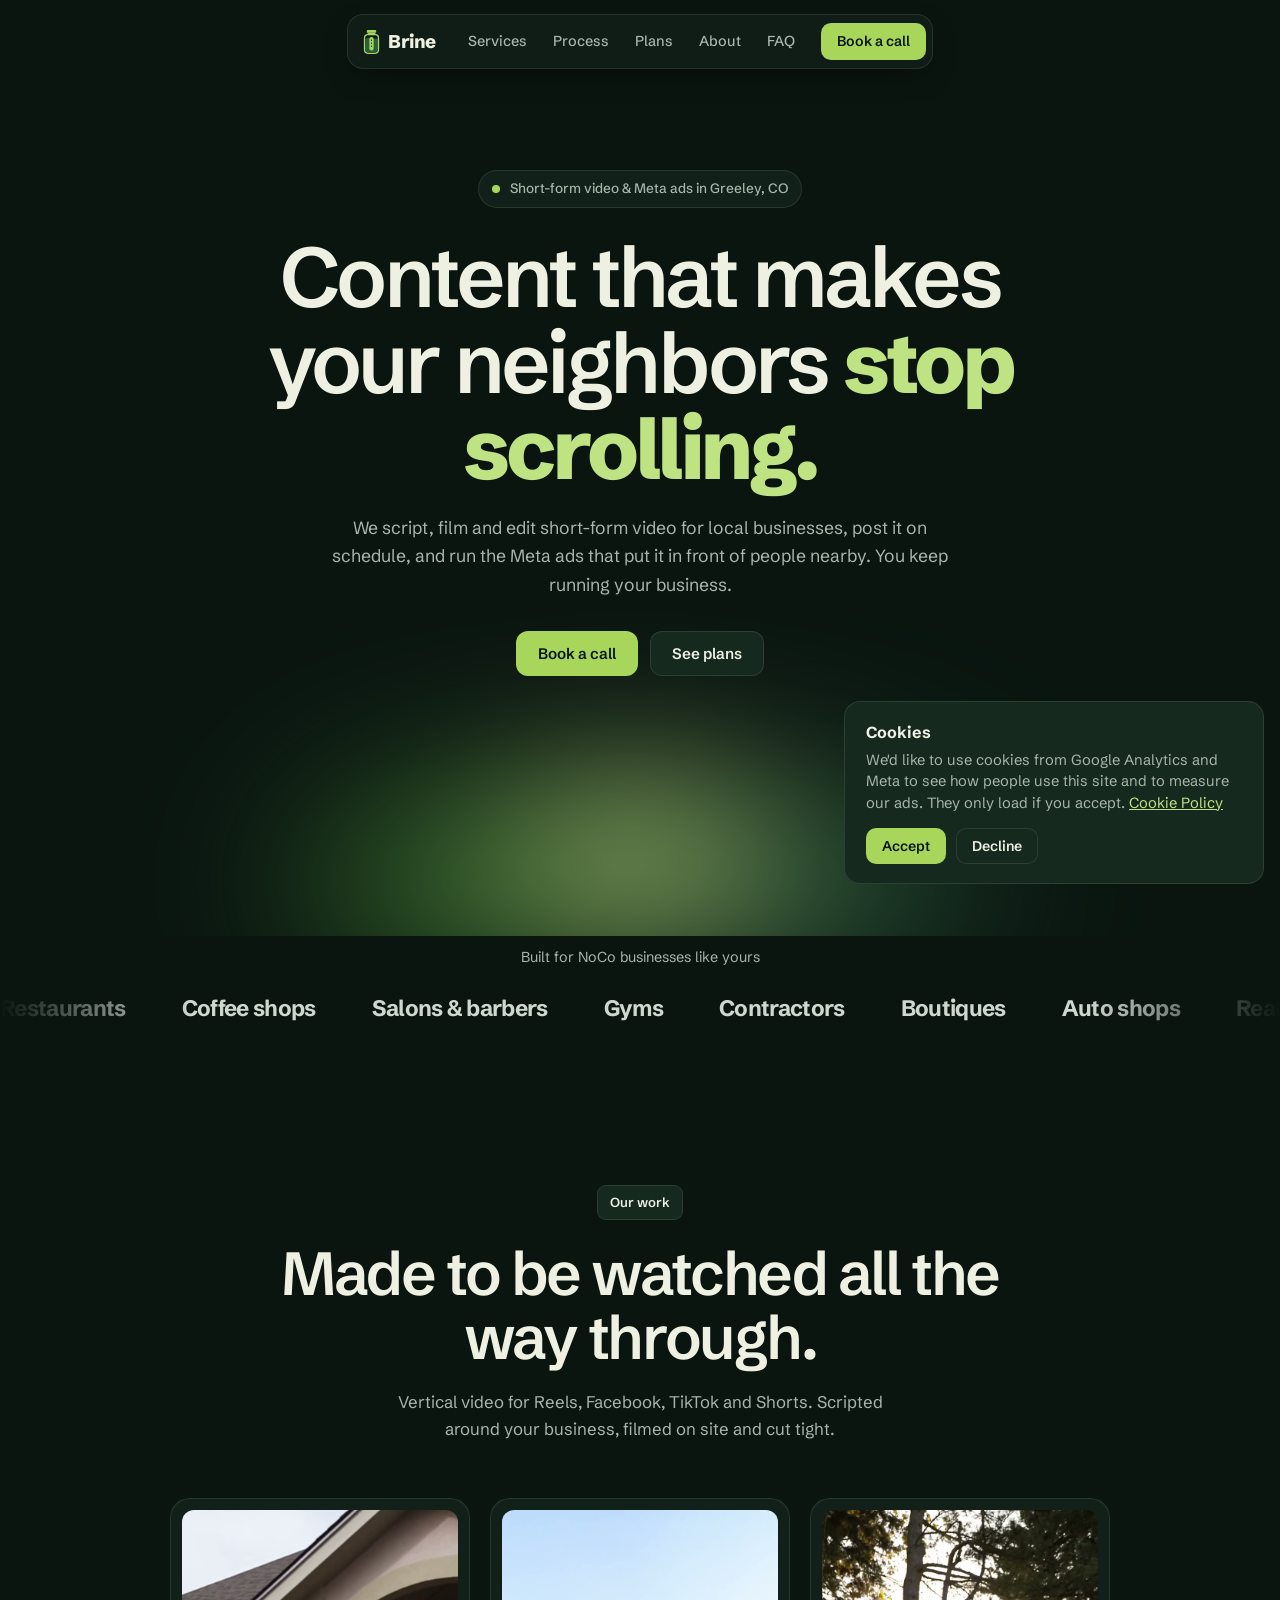
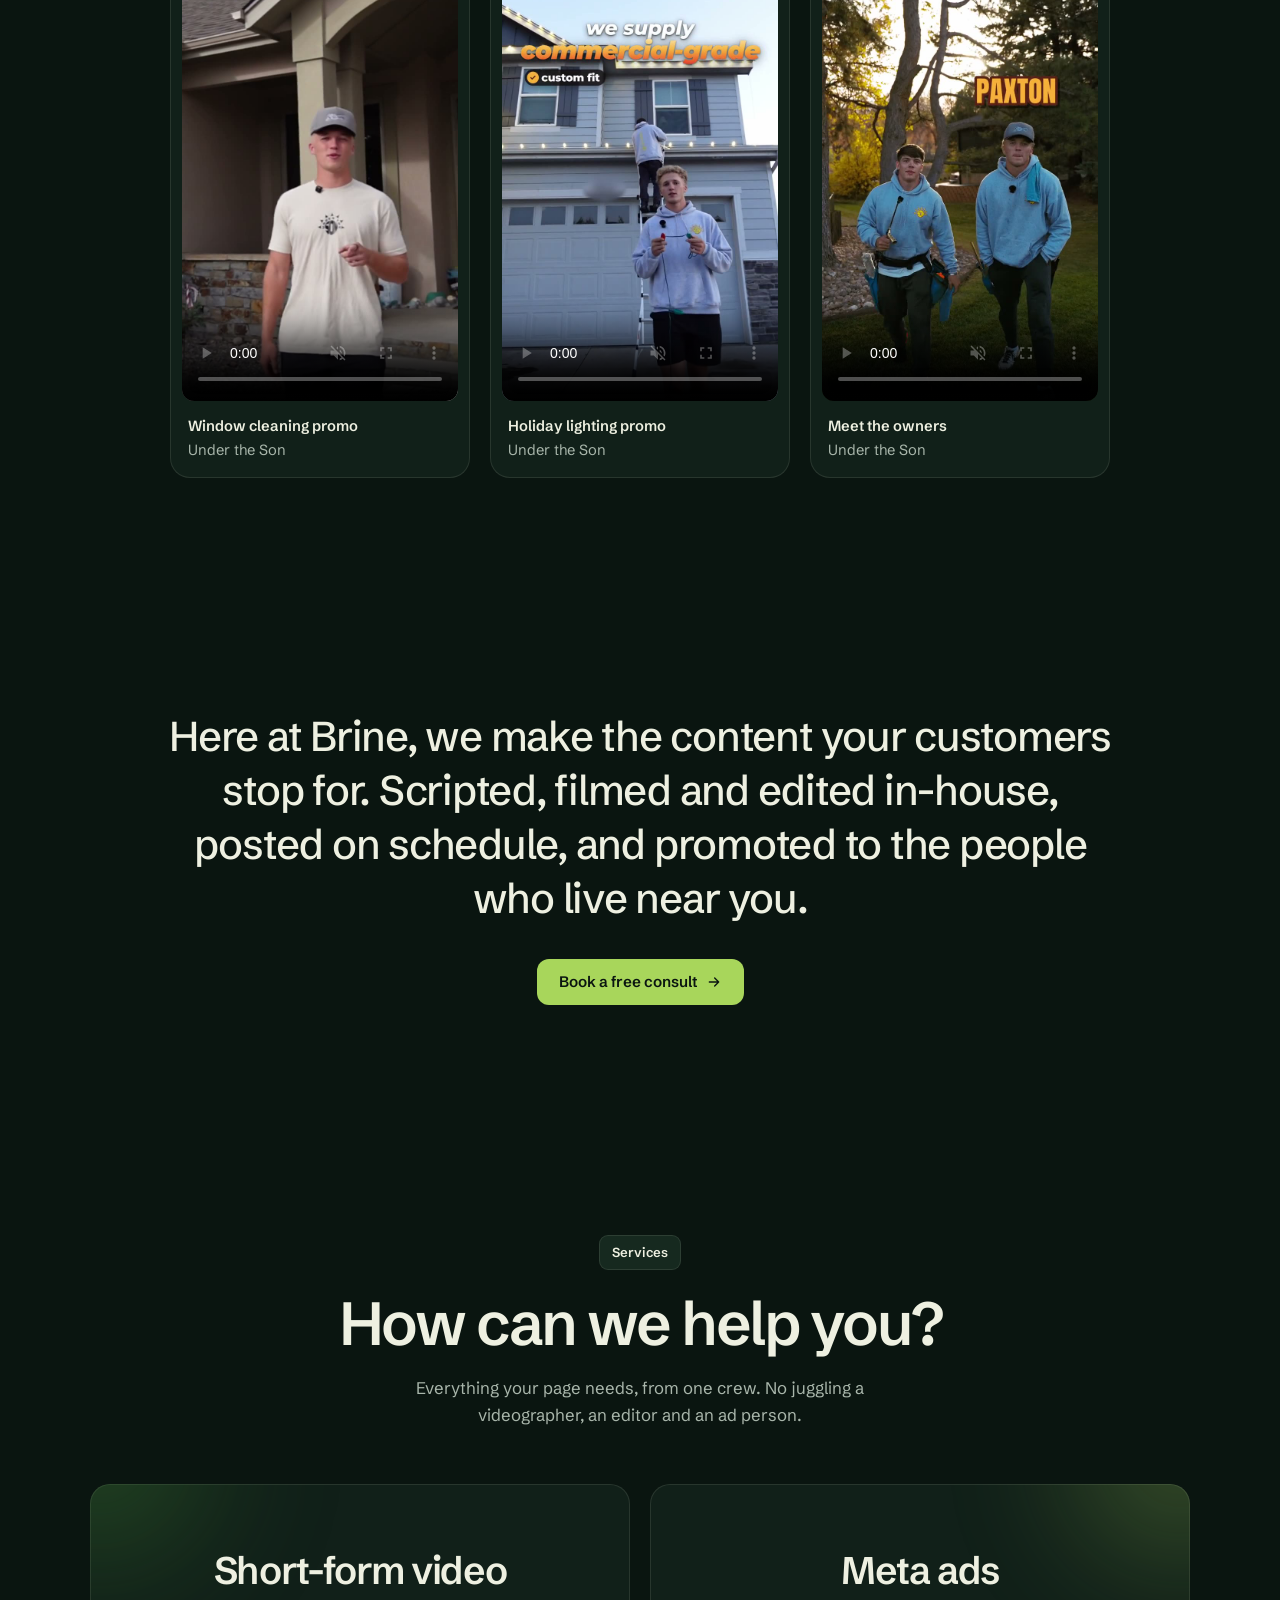
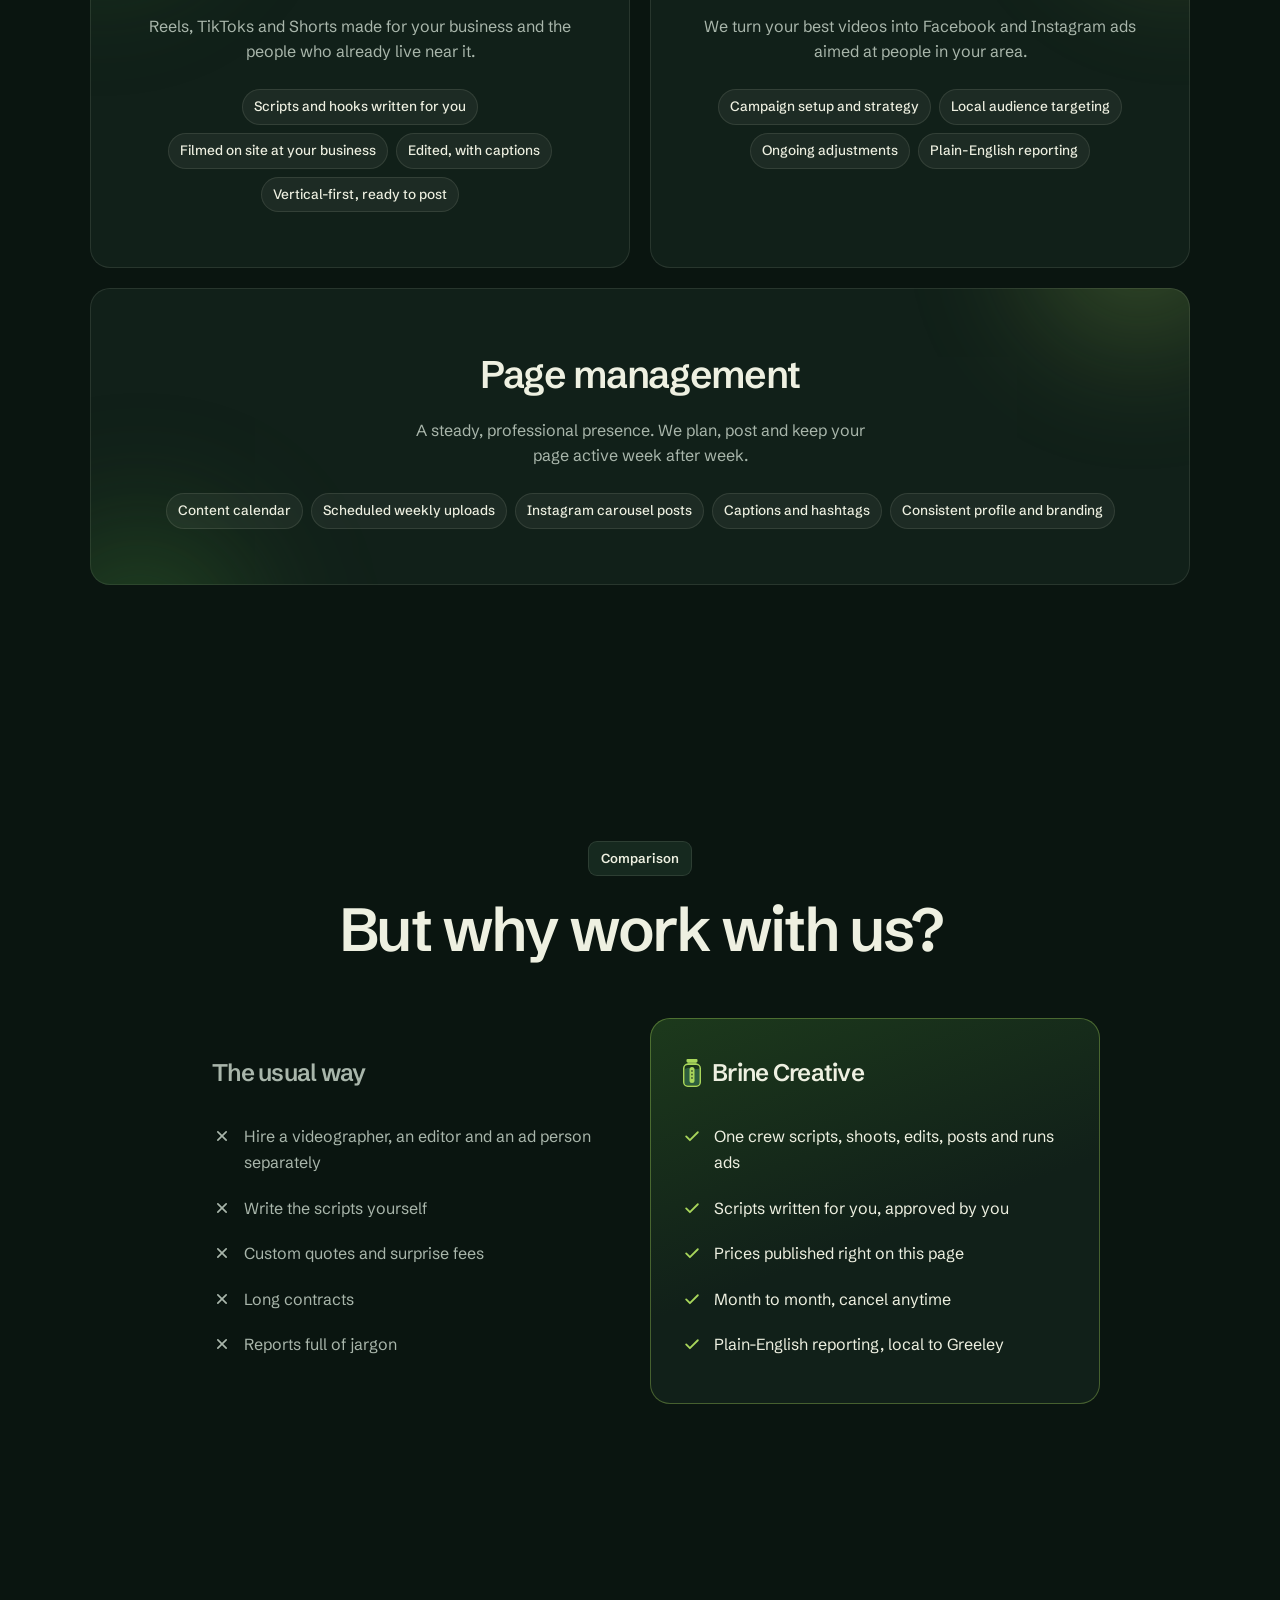
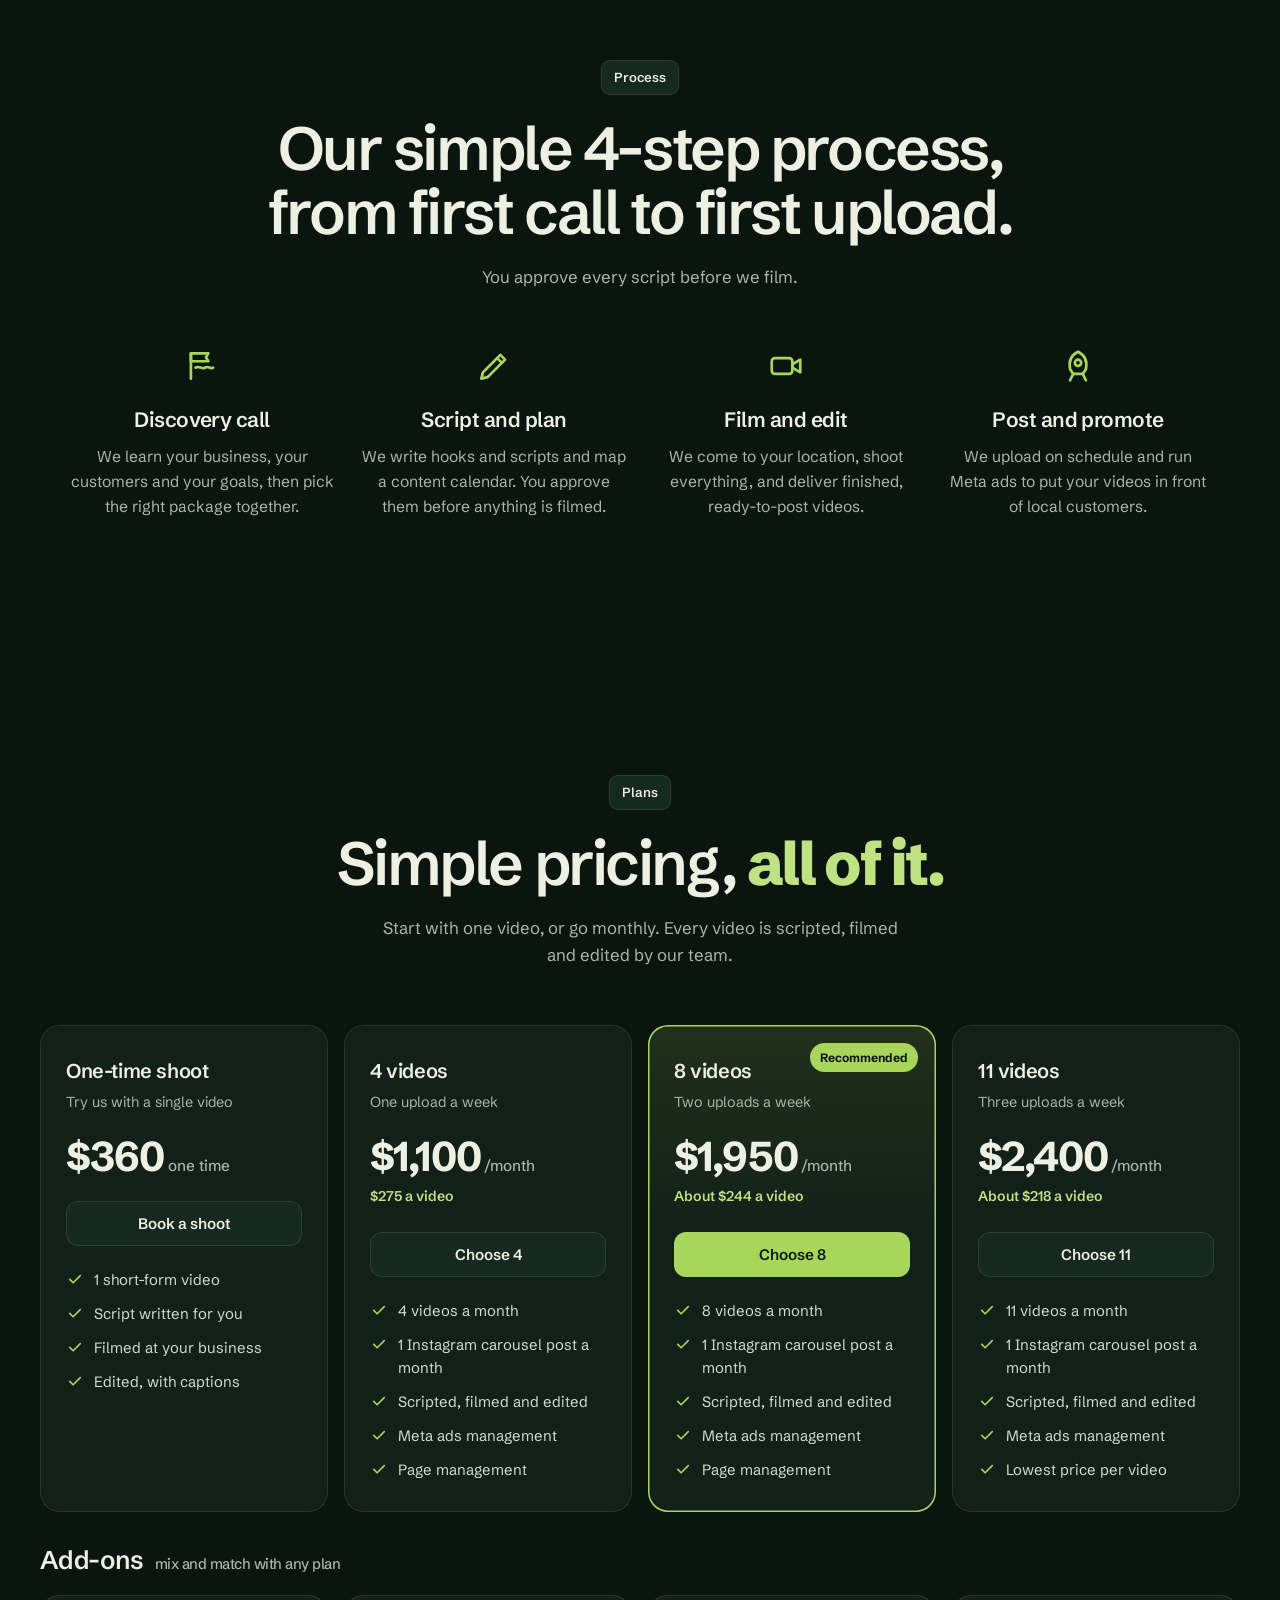
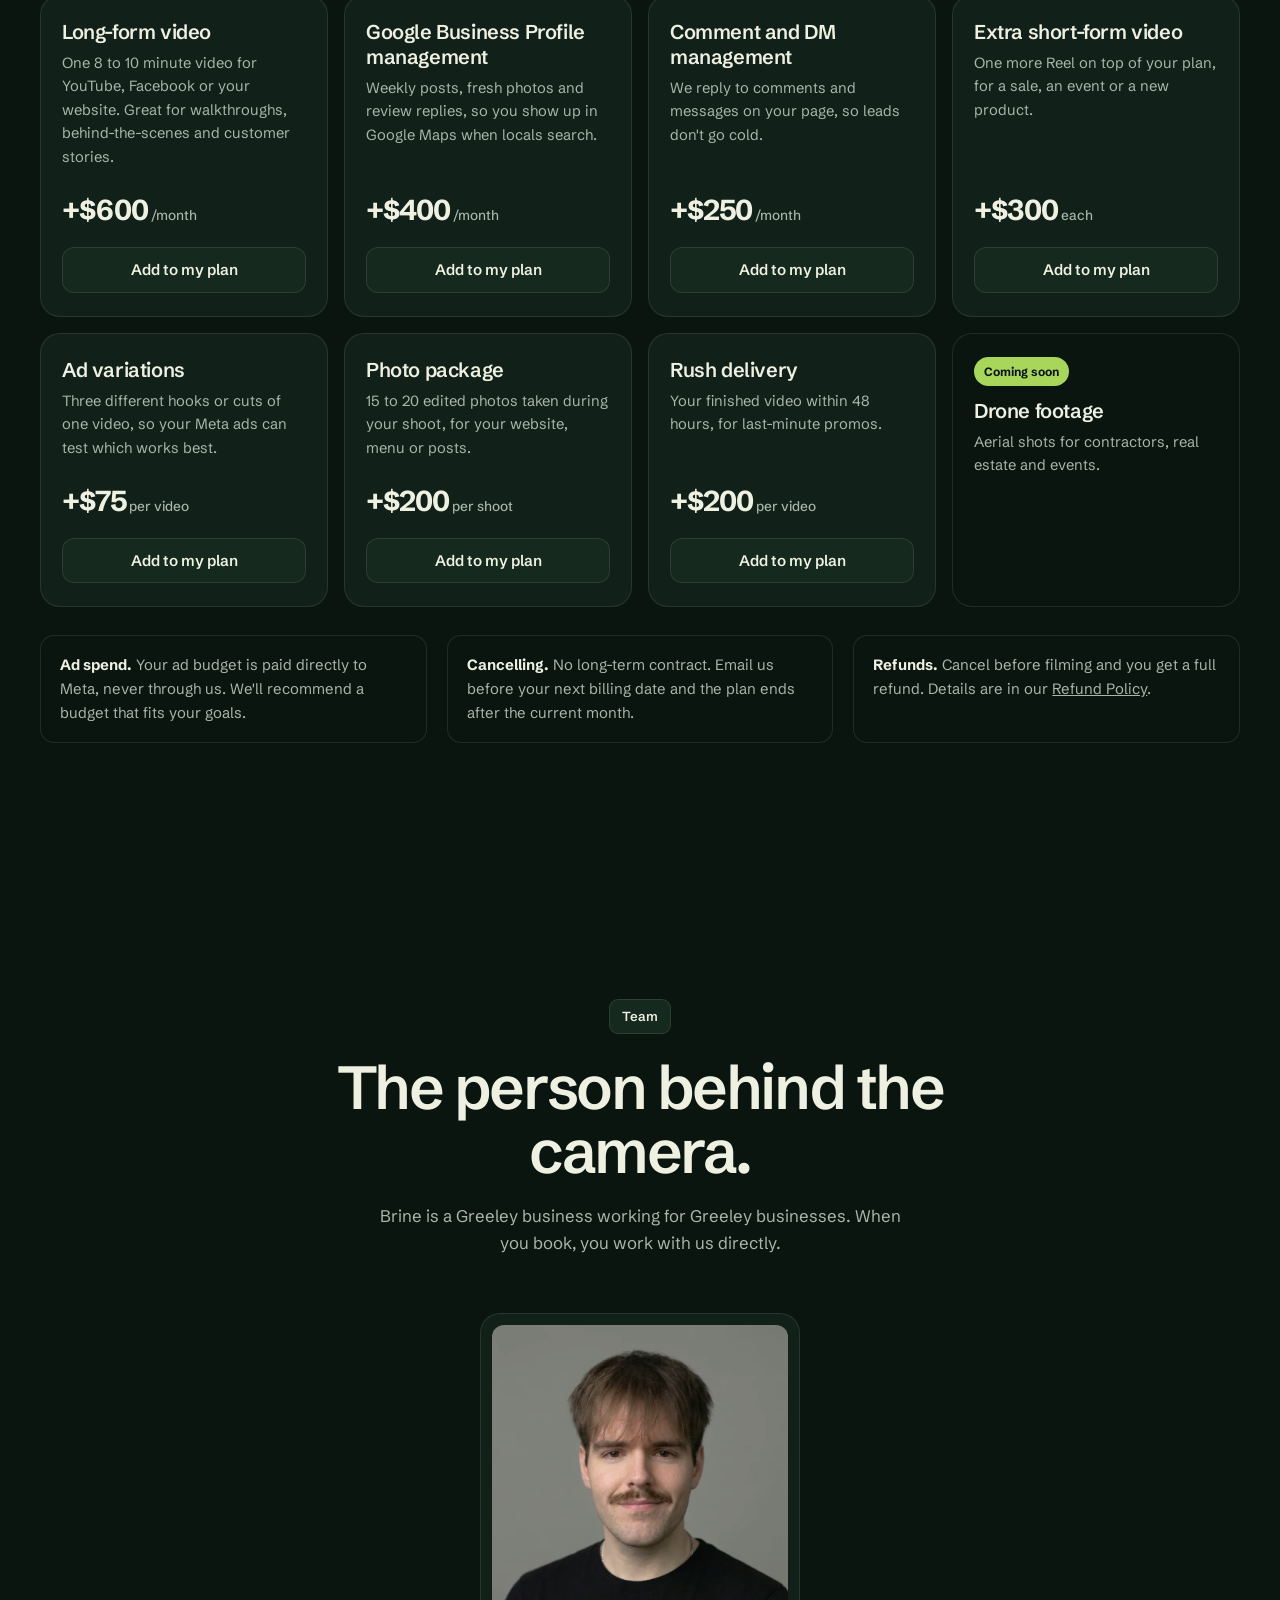
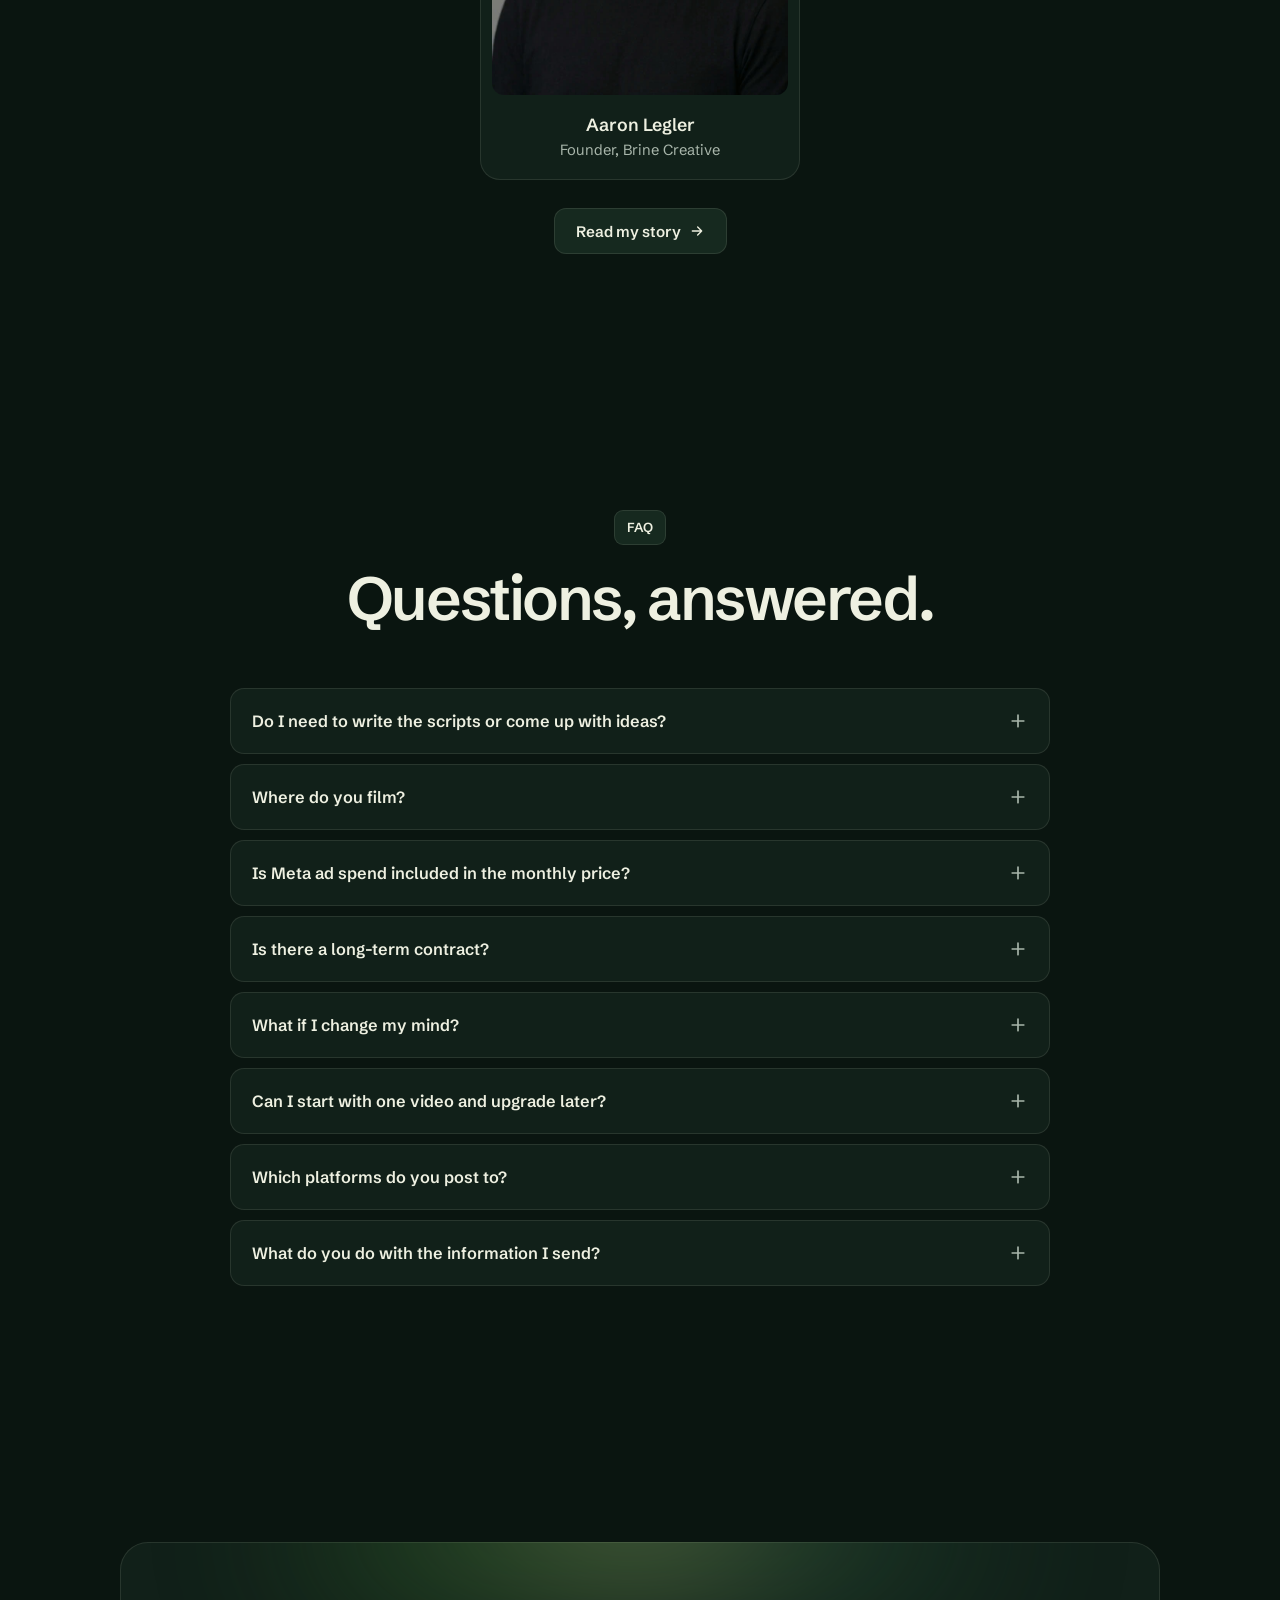
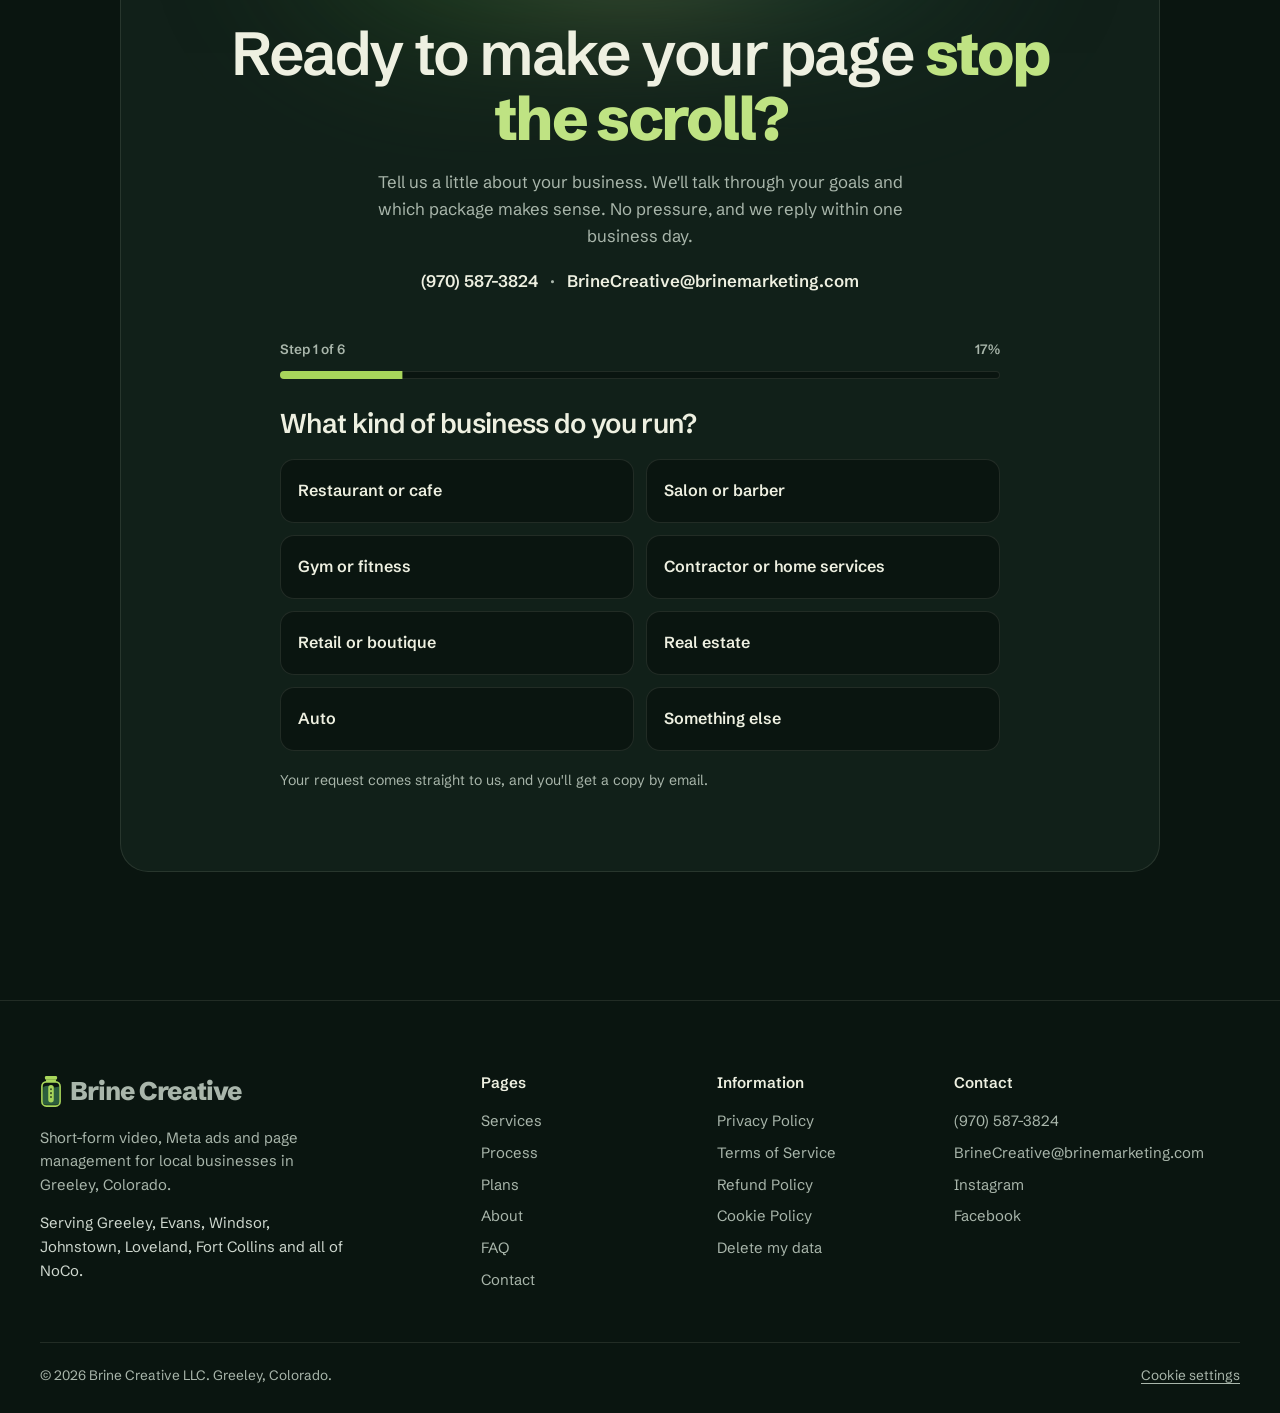
==== commit 54ed2219: "Add files via upload" ====
--- a/index.html
+++ b/index.html
@@ -16,7 +16,7 @@
 <link rel="icon" href="data:image/svg+xml,<svg xmlns='http://www.w3.org/2000/svg' viewBox='0 0 40 56'><rect x='9' y='0' width='22' height='6' rx='2' fill='%2311241b'/><path d='M6 20 Q14 16 20 19 T35 19 V47 a5 5 0 0 1-5 5 H10 a5 5 0 0 1-5-5 Z' fill='%23a8d65b'/><rect x='3.5' y='10.5' width='33' height='44' rx='8' fill='none' stroke='%2311241b' stroke-width='3'/><rect x='15' y='16' width='10' height='32' rx='5' fill='%2311241b'/></svg>">
 <link rel="apple-touch-icon" href="assets/logo-square.png">
 <link rel="preload" href="assets/fonts/schibsted-grotesk-latin.woff2" as="font" type="font/woff2" crossorigin>
-<link rel="stylesheet" href="home.css?v=23">
+<link rel="stylesheet" href="home.css?v=24">
 <script type="application/ld+json">
 {"@context":"https://schema.org","@type":"WebSite","name":"Brine Creative","alternateName":["Brine Creative LLC","Brine Marketing"],"url":"https://brinemarketing.com/"}
 </script>
@@ -121,7 +121,7 @@
            <video src="assets/work/reel-3.mp4" poster="assets/work/reel-3.jpg" controls playsinline preload="none"></video> -->
       <figure class="reel"><video src="assets/work/reel-1.mp4" poster="assets/work/reel-1.jpg" controls muted loop playsinline preload="metadata" aria-label="Window cleaning promo for Under the Son"></video><figcaption><b>Window cleaning promo</b>Under the Son</figcaption></figure>
       <figure class="reel"><video src="assets/work/reel-2.mp4" poster="assets/work/reel-2.jpg" controls muted loop playsinline preload="metadata" aria-label="Holiday lighting promo for Under the Son"></video><figcaption><b>Holiday lighting promo</b>Under the Son</figcaption></figure>
-      <figure class="reel"><div class="reel-ph"><svg class="reel-play"><use href="#play"/></svg></div><figcaption><b>Sample reel</b>Coming soon</figcaption></figure>
+      <figure class="reel"><video src="assets/work/reel-3.mp4" poster="assets/work/reel-3.jpg" controls muted loop playsinline preload="metadata" aria-label="Meet the owners brand video for Under the Son"></video><figcaption><b>Meet the owners</b>Under the Son</figcaption></figure>
     </div>
   </section>
 
@@ -310,8 +310,7 @@
       <p>Brine is a Greeley business working for Greeley businesses. When you book, you work with us directly.</p>
     </div>
     <figure class="founder">
-      <!-- To add a photo, replace .founder-ph with: <img src="assets/team/aaron.jpg" alt="Aaron Legler, founder of Brine Creative"> -->
-      <div class="founder-ph" aria-hidden="true"><svg><use href="#jar"/></svg></div>
+      <img src="assets/team/aaron.jpg" alt="Aaron Legler, founder of Brine Creative" width="768" height="1024" loading="lazy">
       <figcaption><b>Aaron Legler</b>Founder, Brine Creative</figcaption>
     </figure>
     <p class="team-more"><a class="btn btn-dark" href="about.html">Read my story <svg aria-hidden="true"><use href="#arrow"/></svg></a></p>
--- a/home.css
+++ b/home.css
@@ -172,7 +172,7 @@
 
 /* Founder */
 .founder{max-width:320px;margin:0 auto;padding:12px;border-radius:var(--r);background:var(--card);box-shadow:inset 0 0 0 1px var(--line);text-align:center}
-.founder img,.founder-ph{width:100%;aspect-ratio:4/5;border-radius:12px;object-fit:cover}
+.founder img,.founder-ph{width:100%;height:auto;aspect-ratio:4/5;border-radius:12px;object-fit:cover;object-position:50% 20%}
 .founder-ph{display:grid;place-items:center;background:radial-gradient(90% 60% at 50% 100%,rgba(168,214,91,.3),transparent 60%),linear-gradient(170deg,var(--brine),#12261a)}
 .founder-ph svg{width:72px;height:100px;color:var(--lime);opacity:.85;--jar-liquid:#1d3f2a;--jar-ground:#1d3f2a}
 .founder figcaption{padding:16px 6px 6px;color:var(--muted);font-size:.92rem}
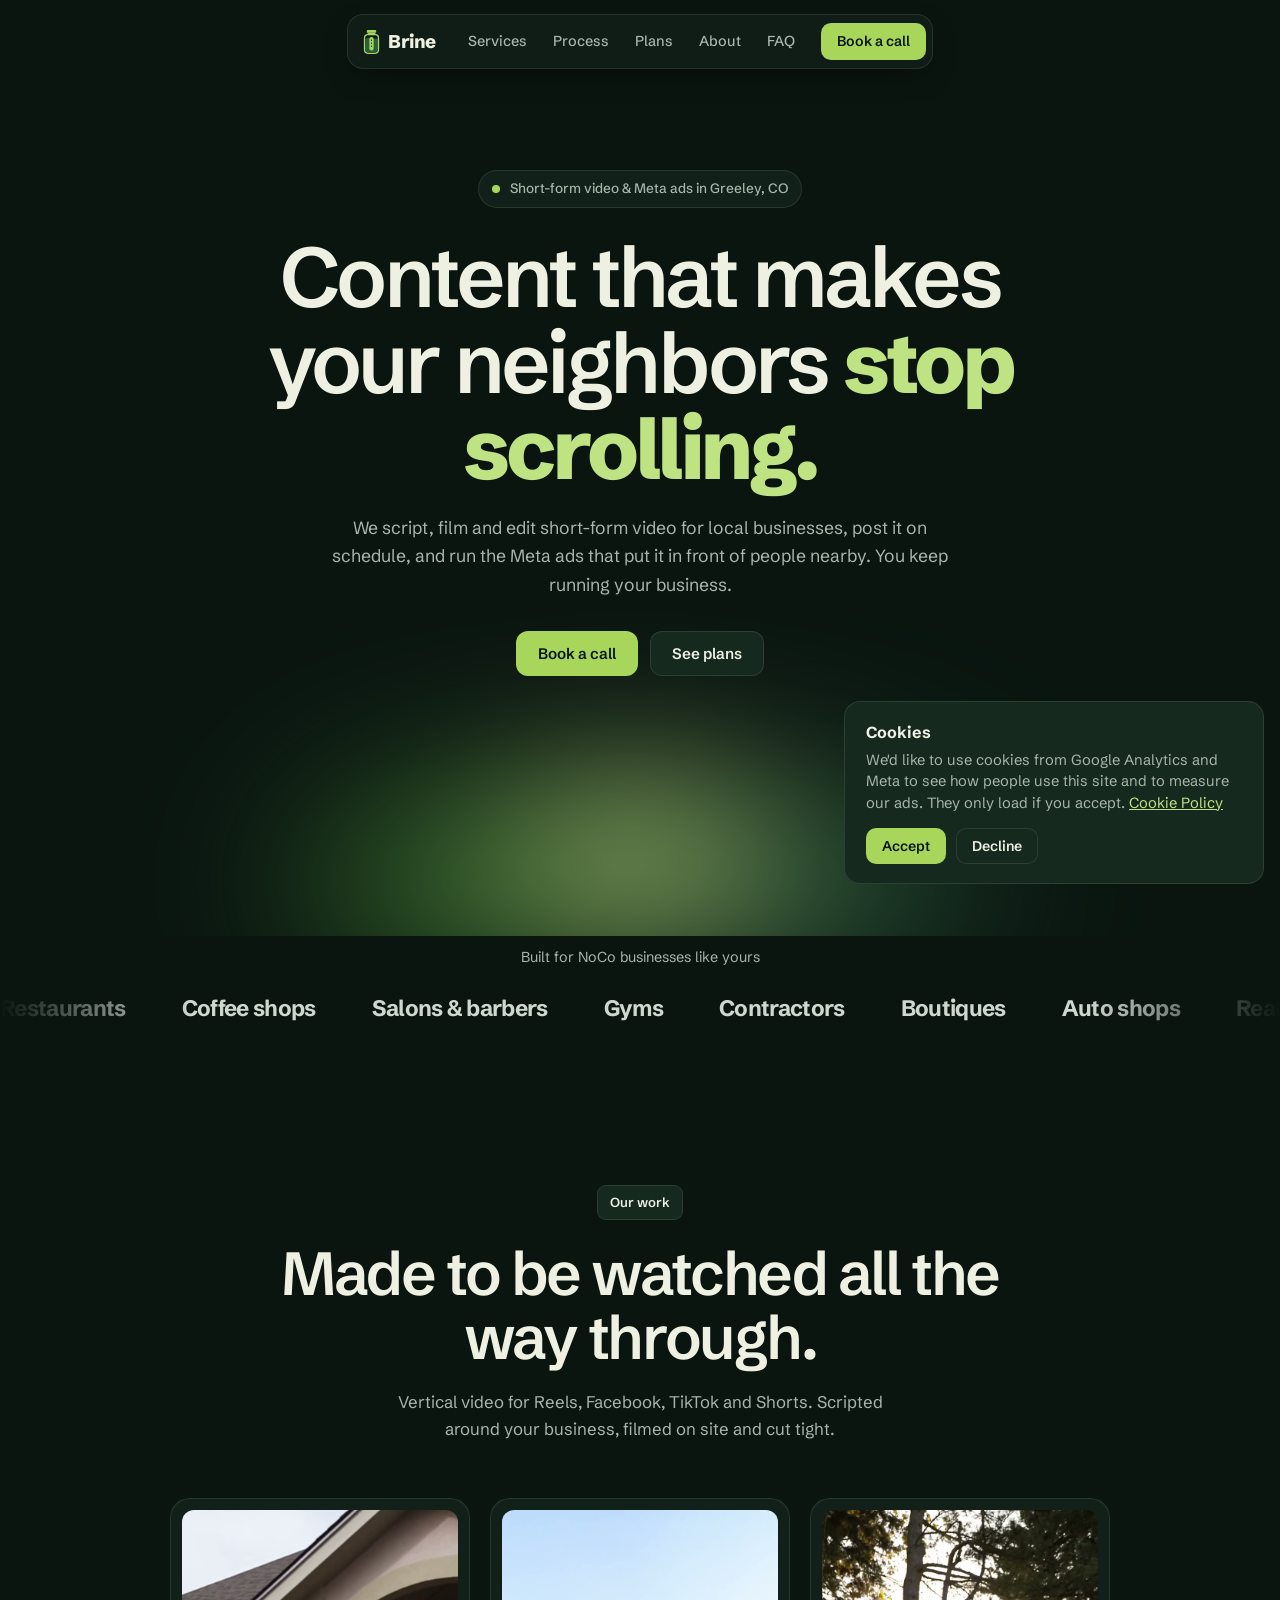
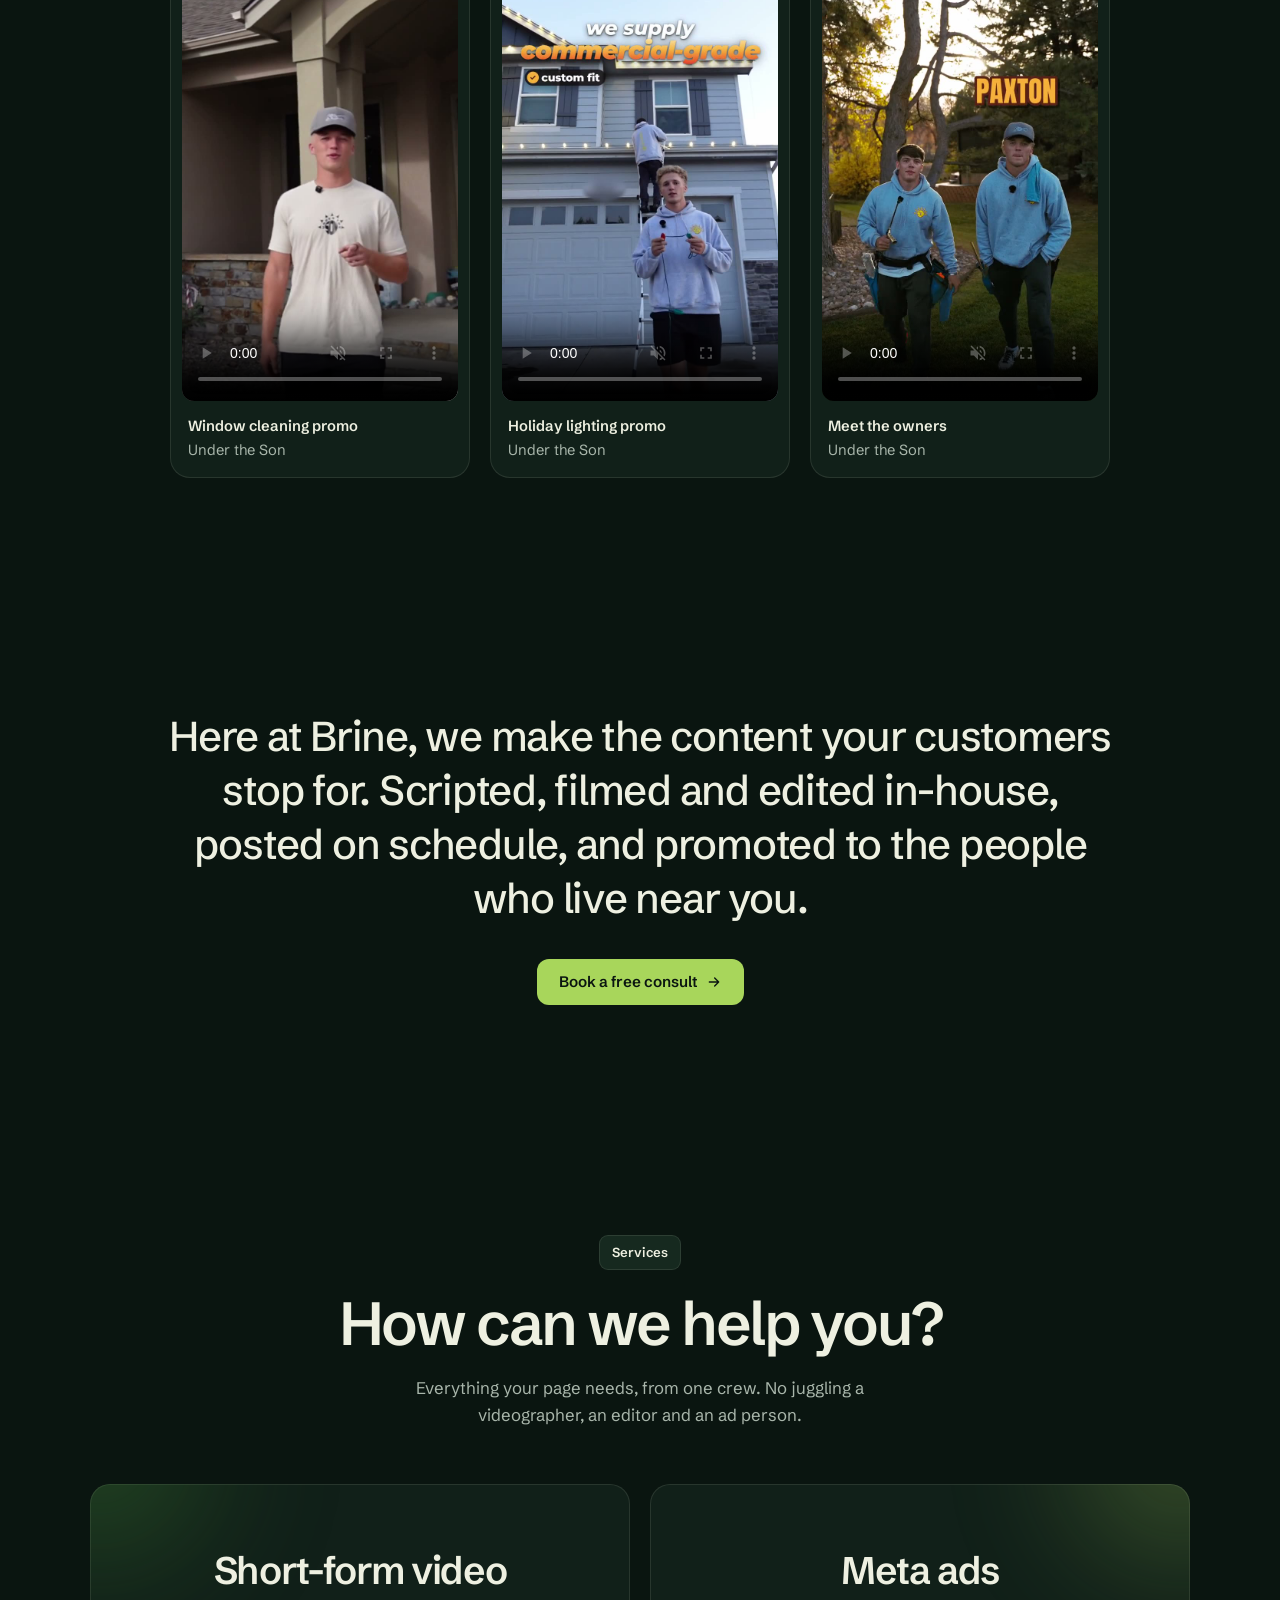
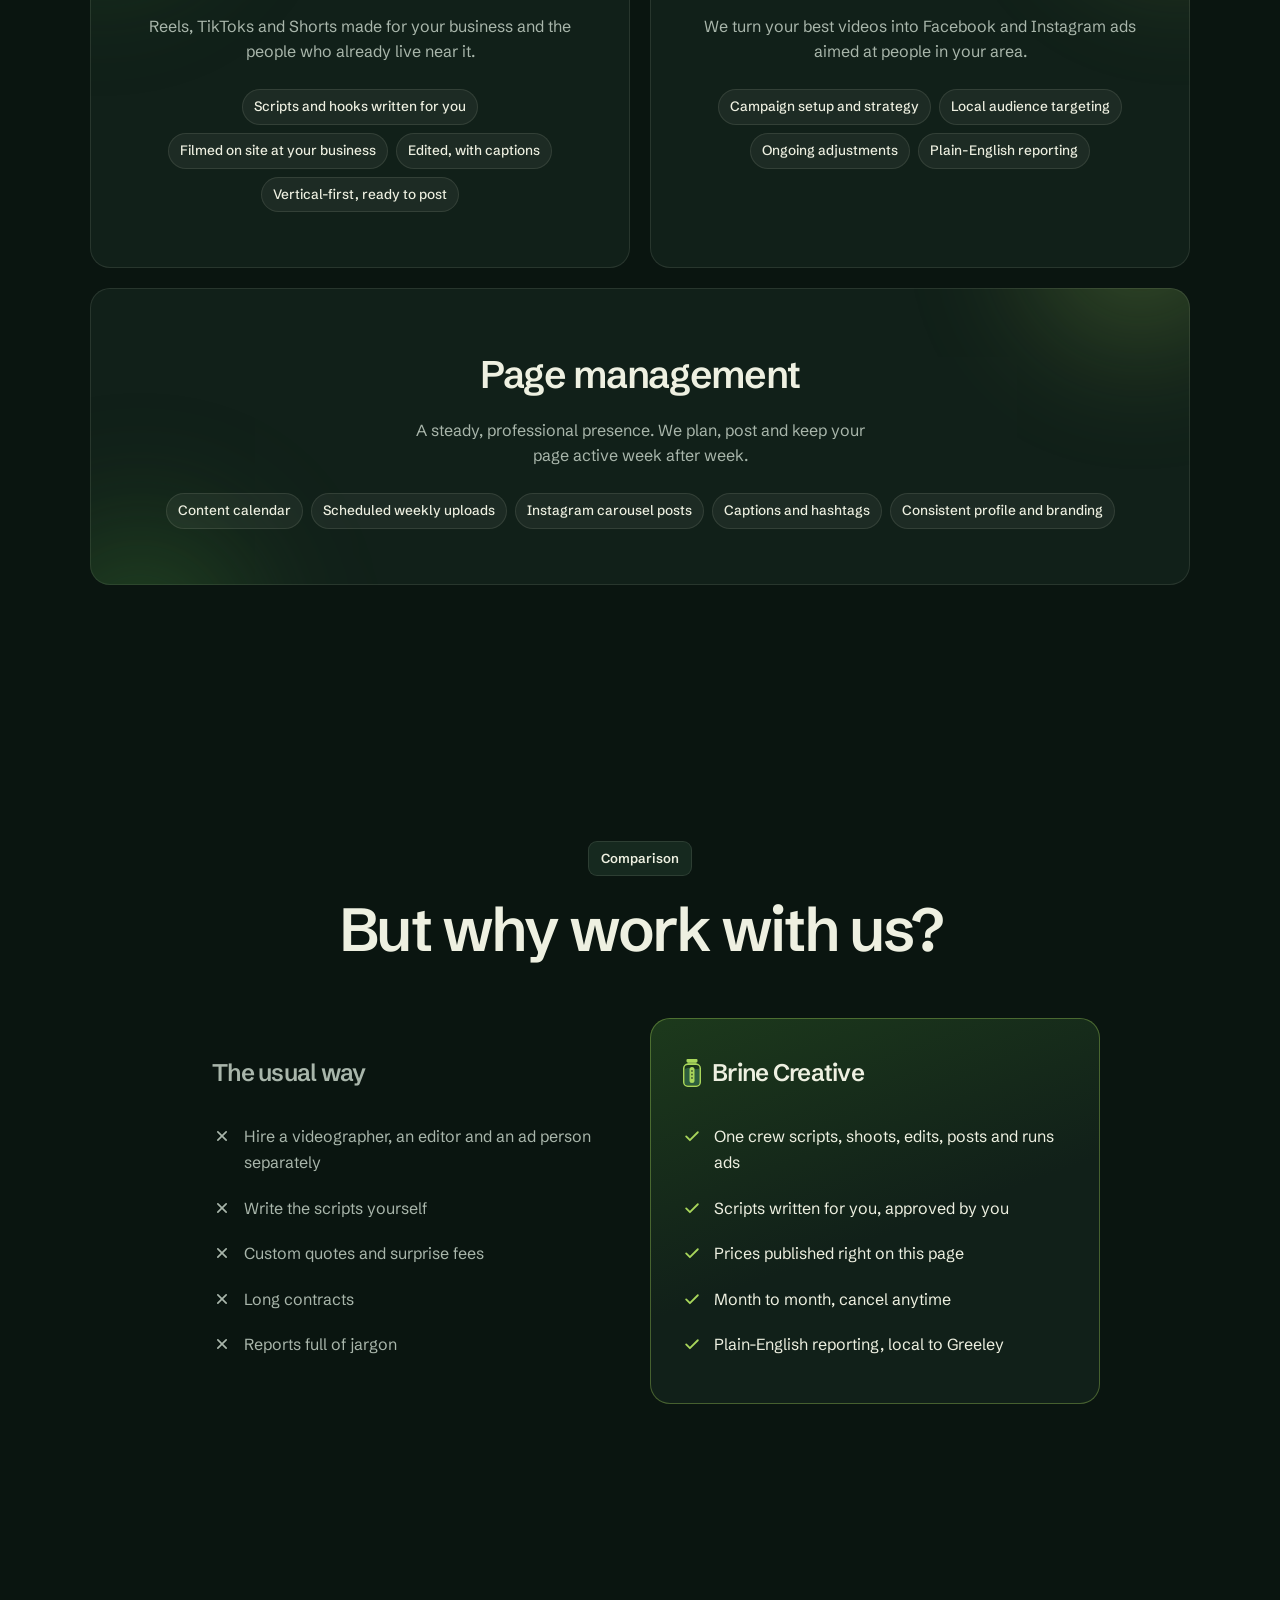
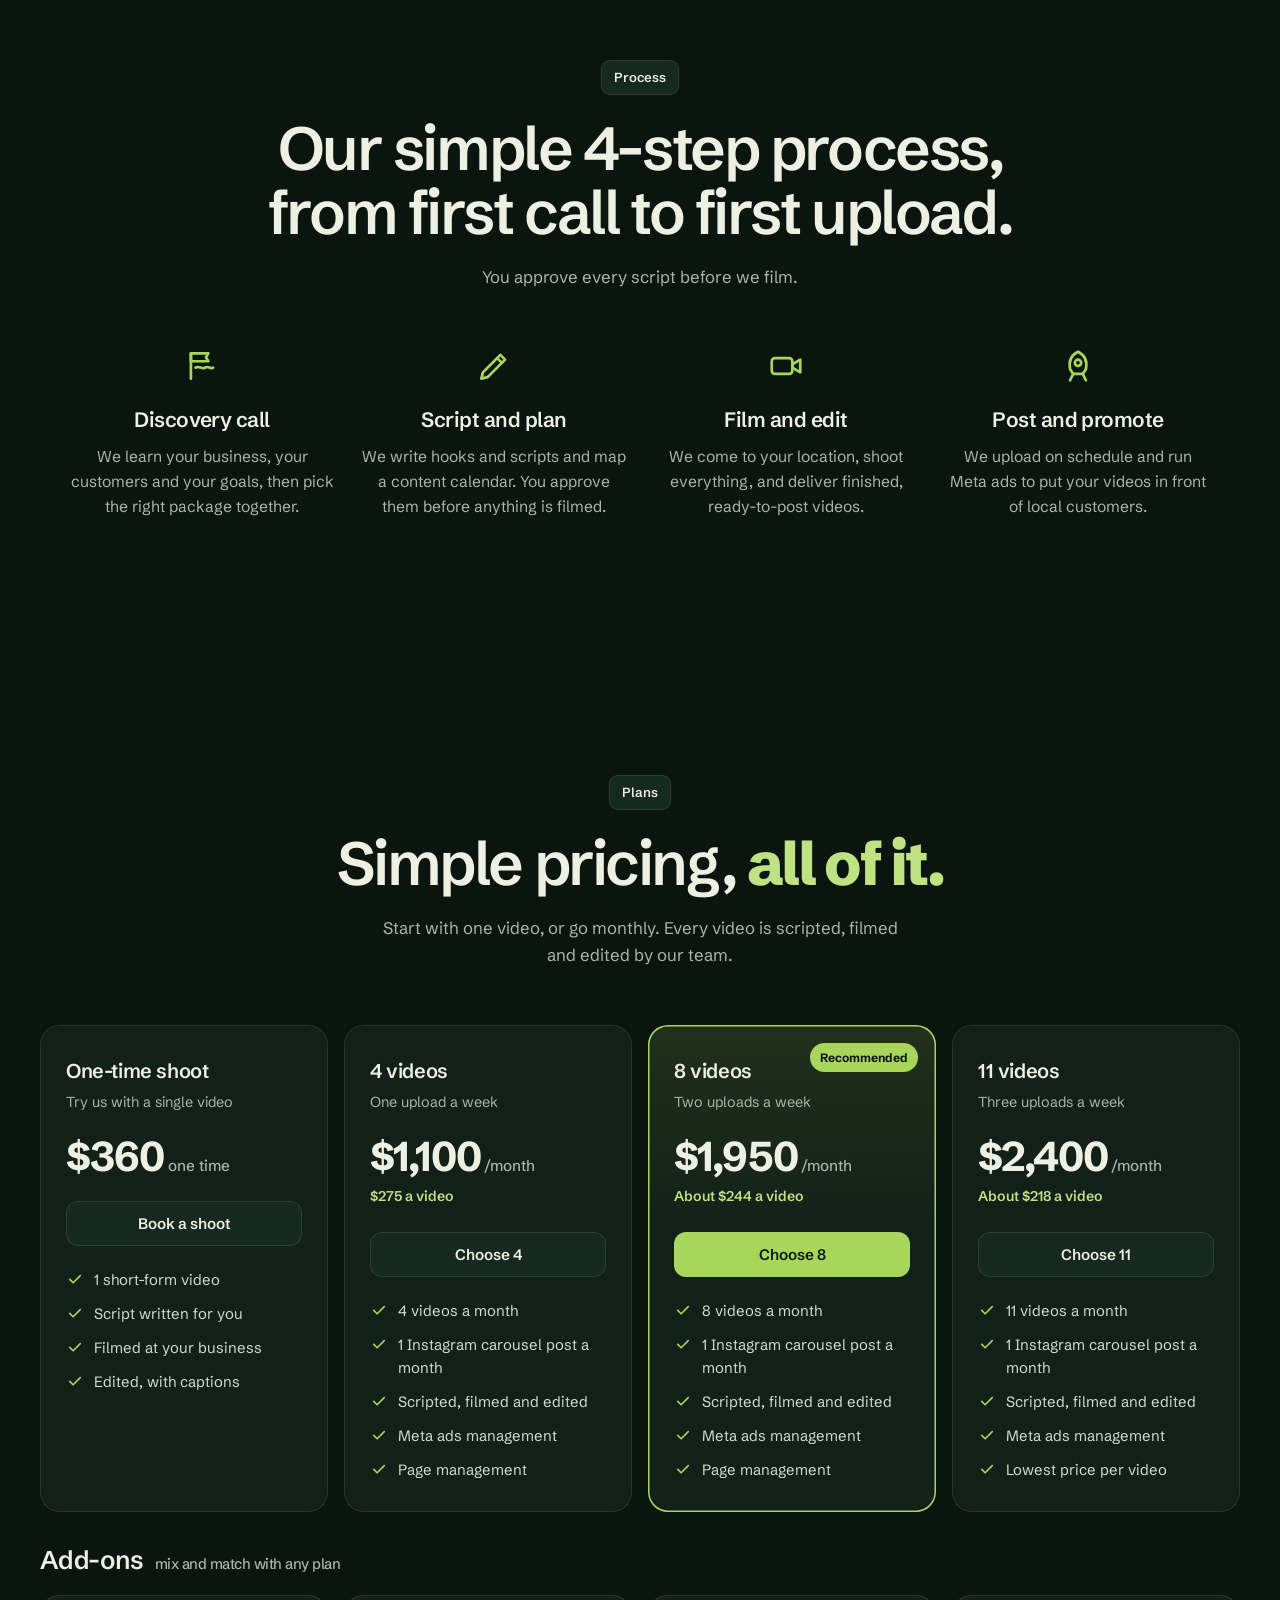
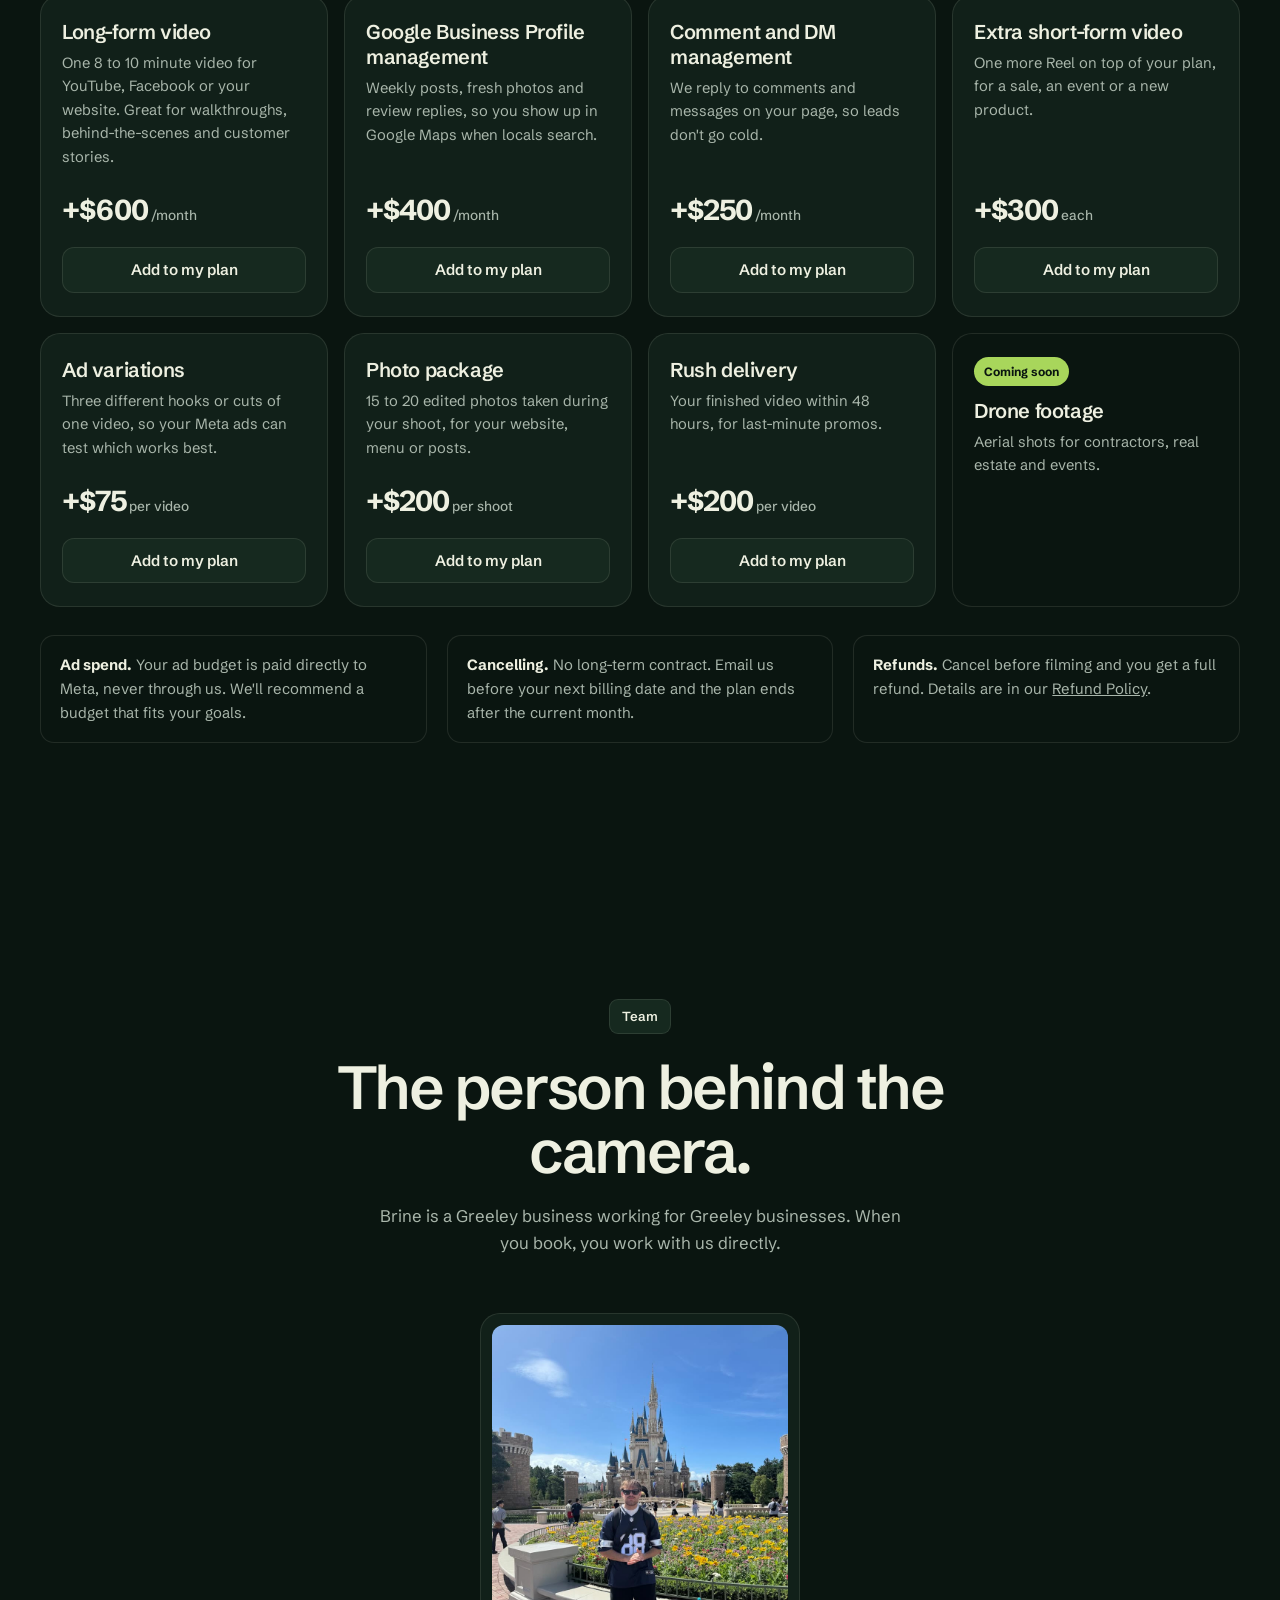
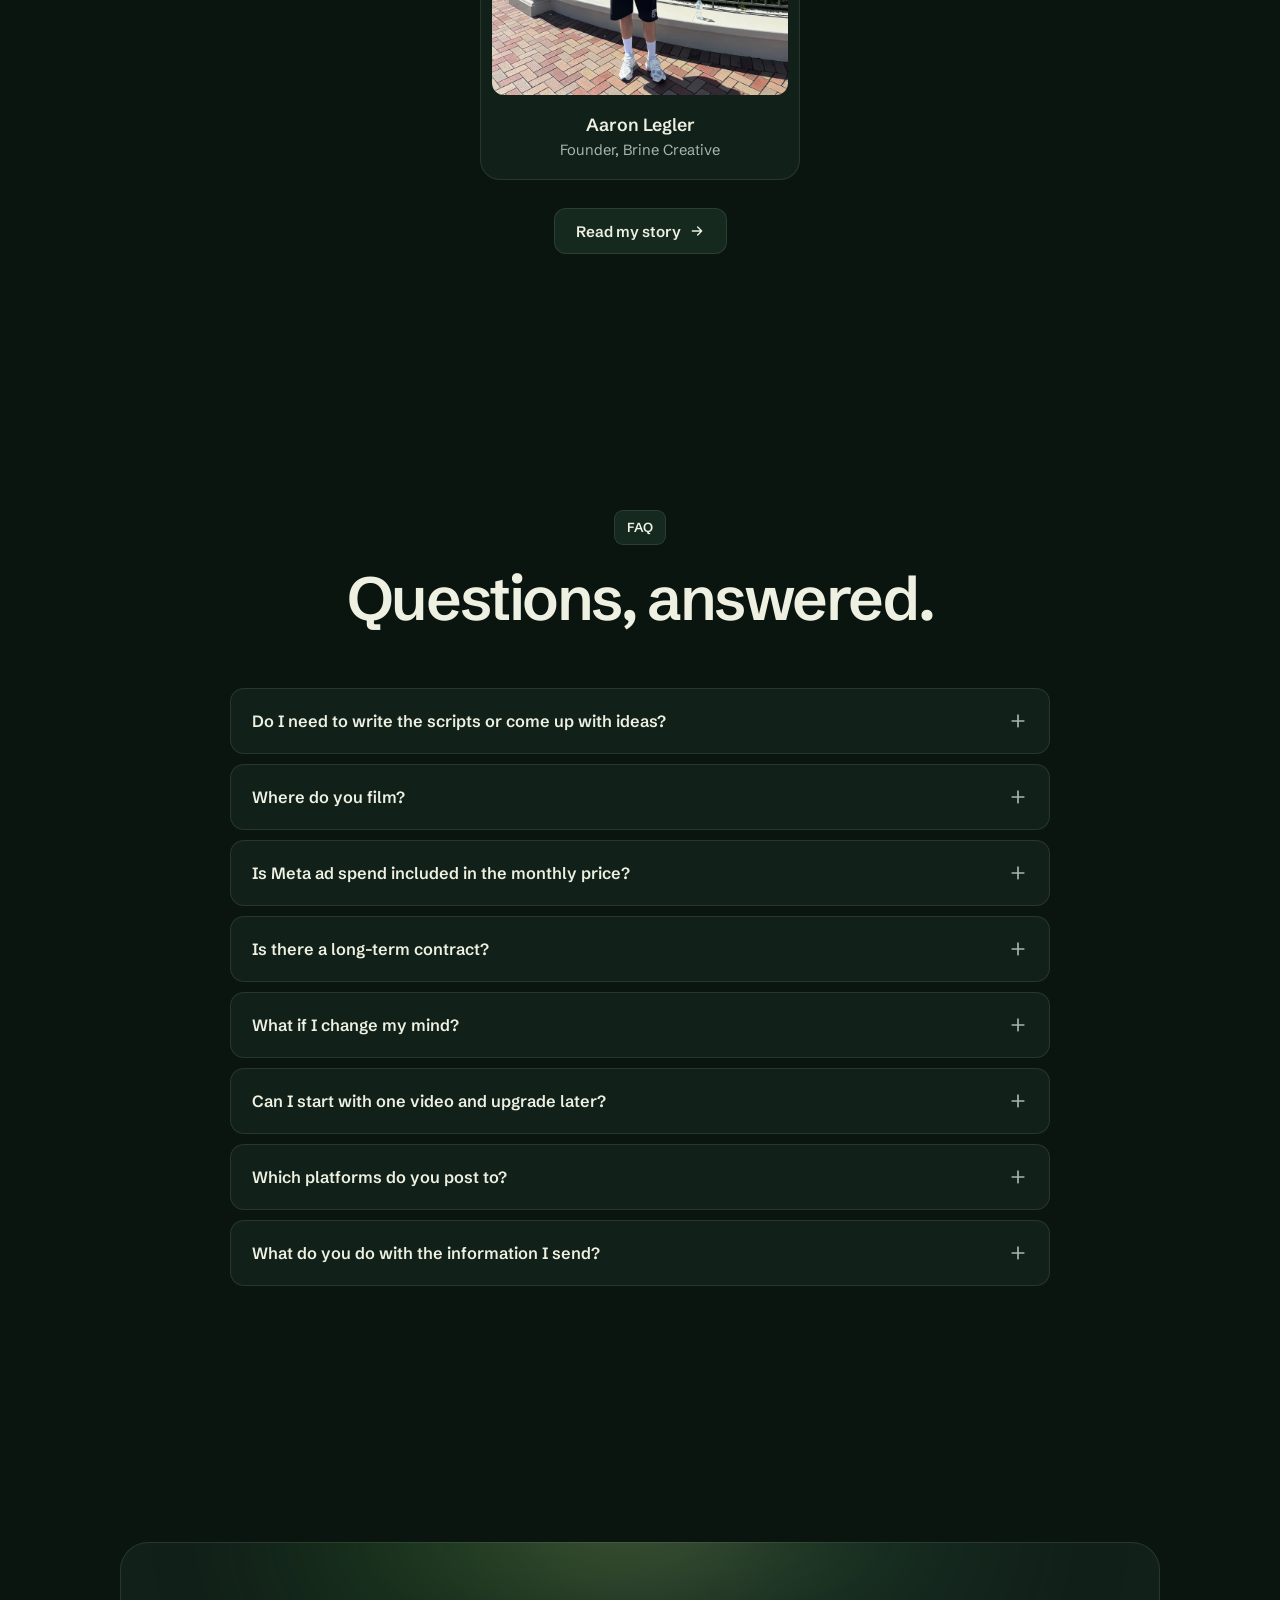
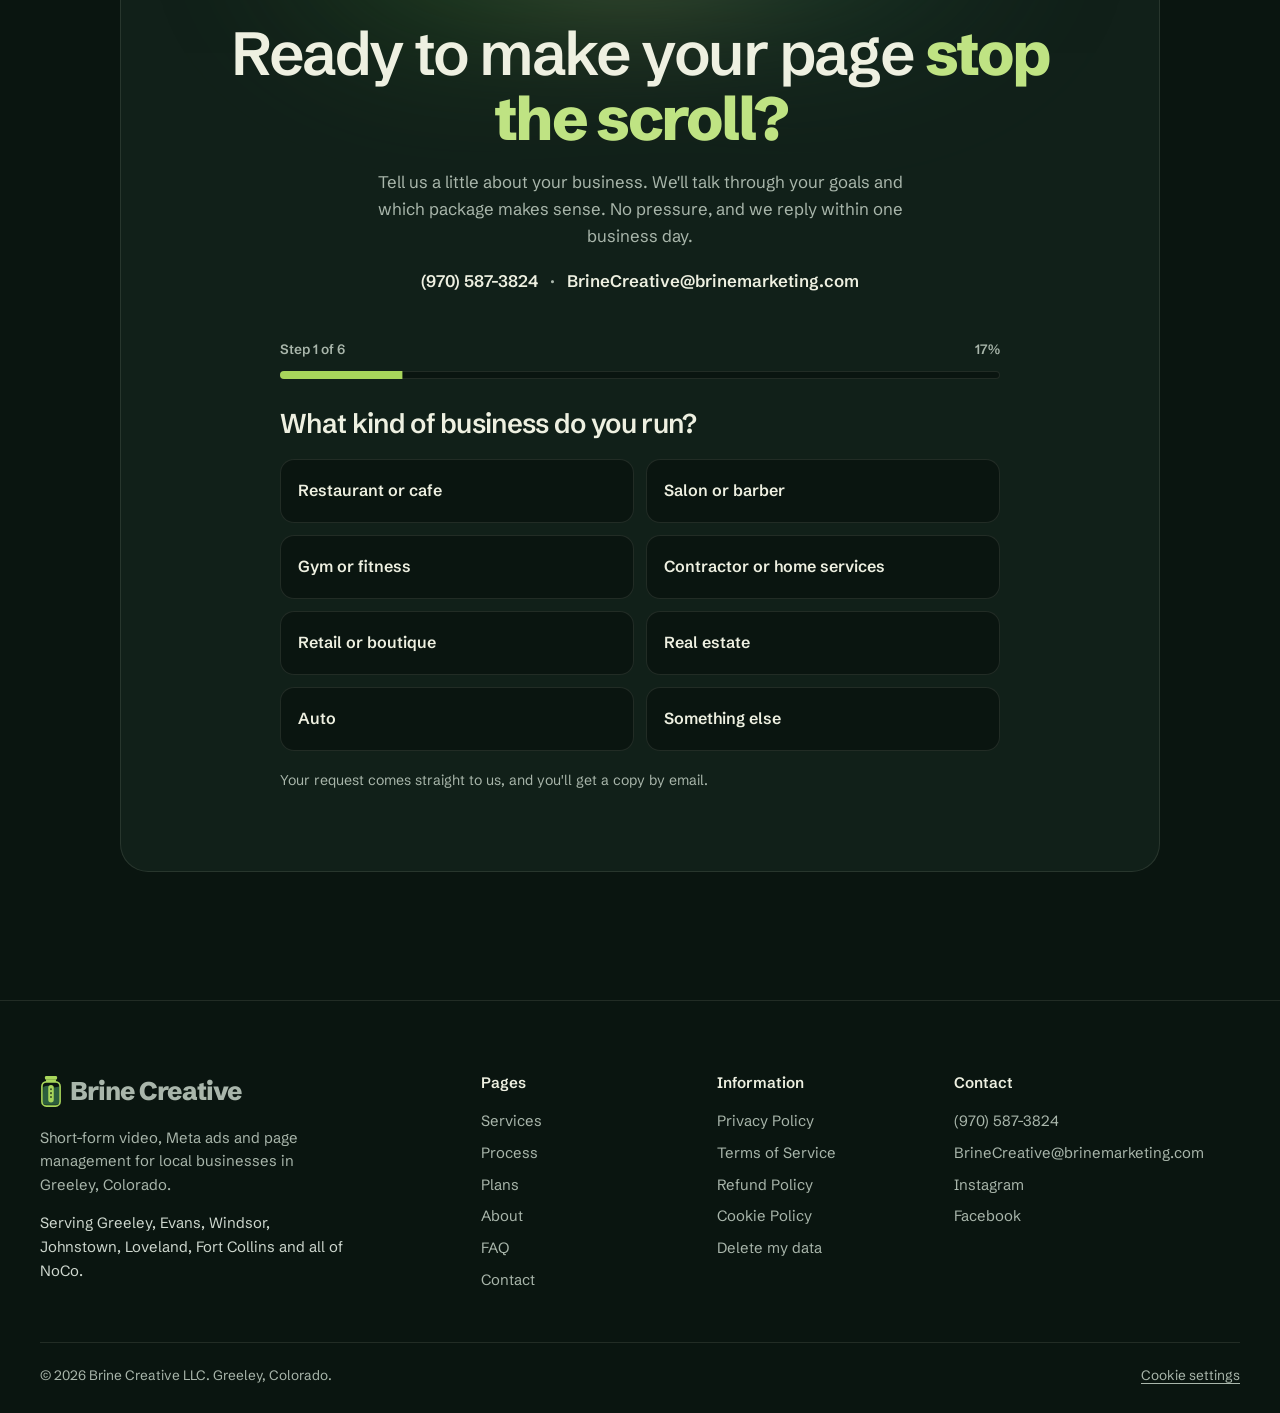
==== commit ee4ea537: "Add files via upload" ====
--- a/index.html
+++ b/index.html
@@ -310,7 +310,7 @@
       <p>Brine is a Greeley business working for Greeley businesses. When you book, you work with us directly.</p>
     </div>
     <figure class="founder">
-      <img src="assets/team/aaron.jpg" alt="Aaron Legler, founder of Brine Creative" width="768" height="1024" loading="lazy">
+      <img src="assets/team/aaron.jpg?v=2" alt="Aaron Legler, founder of Brine Creative" width="800" height="1000" loading="lazy">
       <figcaption><b>Aaron Legler</b>Founder, Brine Creative</figcaption>
     </figure>
     <p class="team-more"><a class="btn btn-dark" href="about.html">Read my story <svg aria-hidden="true"><use href="#arrow"/></svg></a></p>
